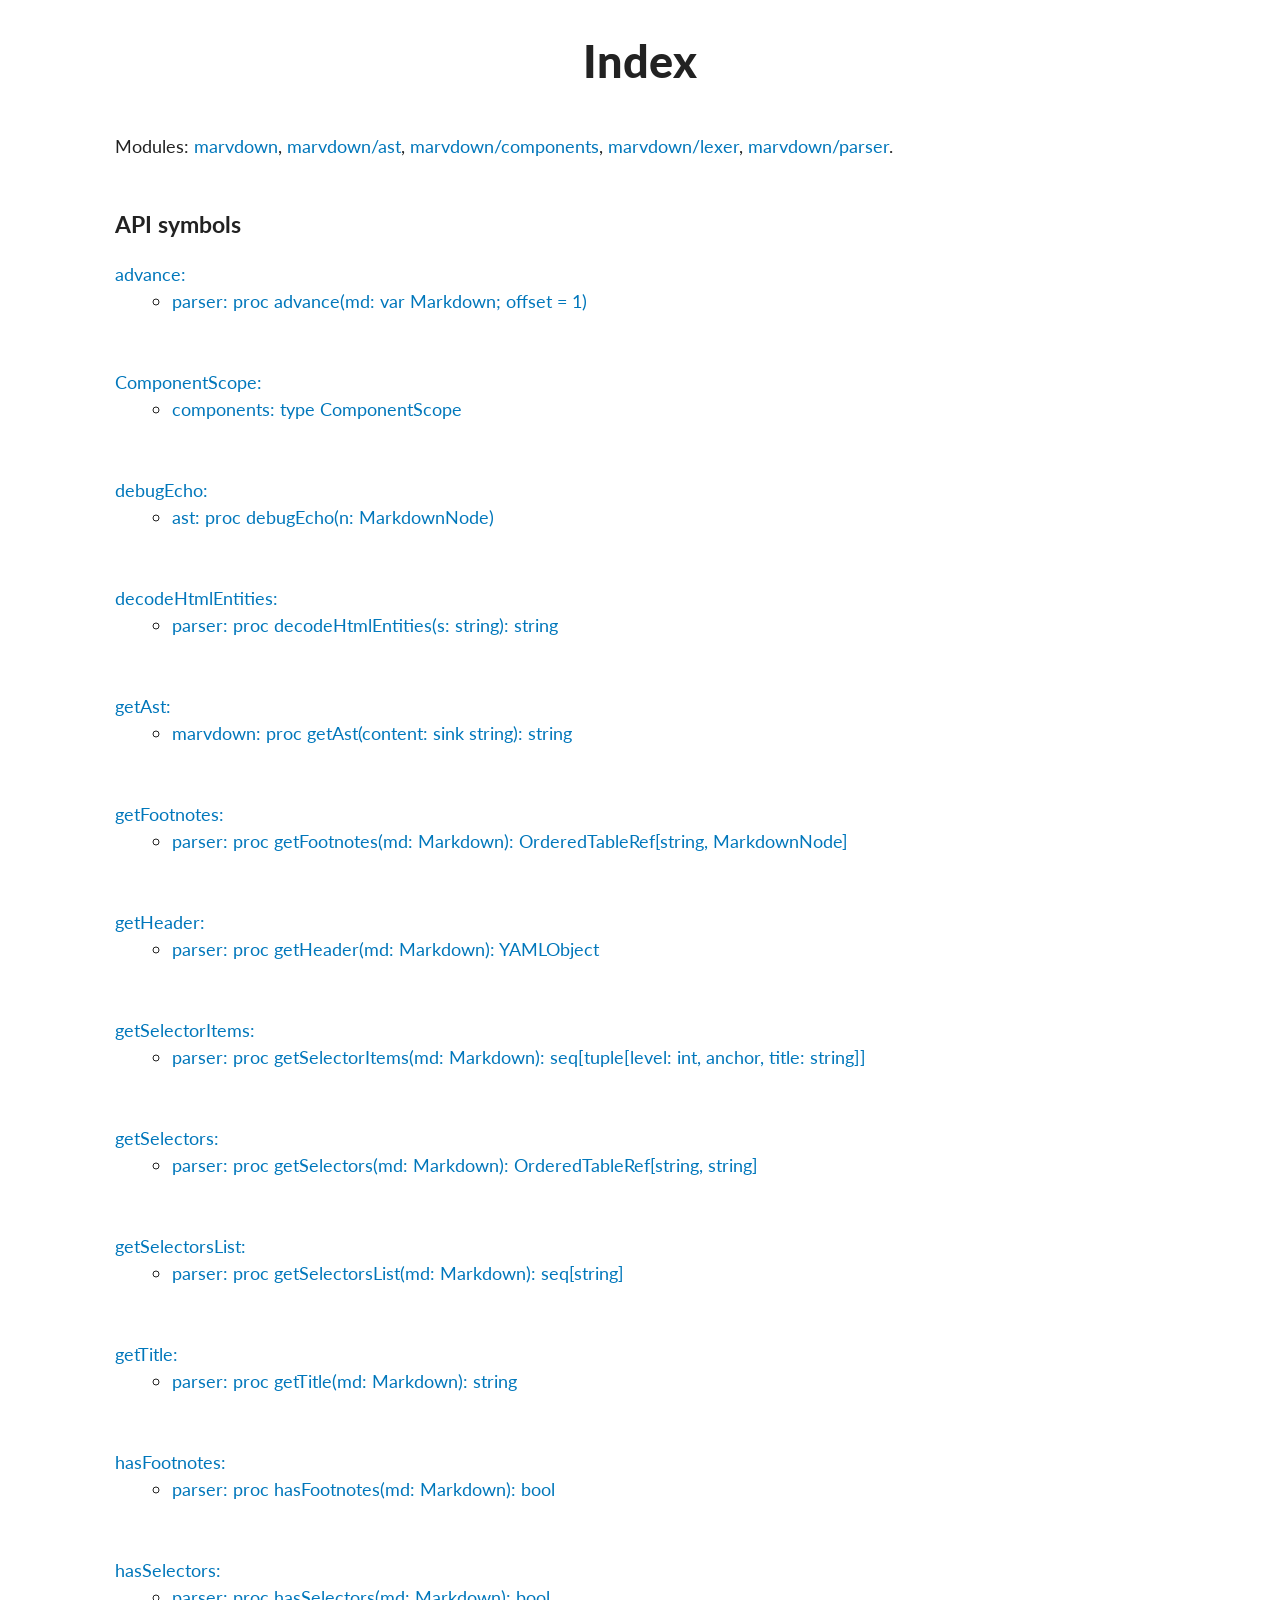
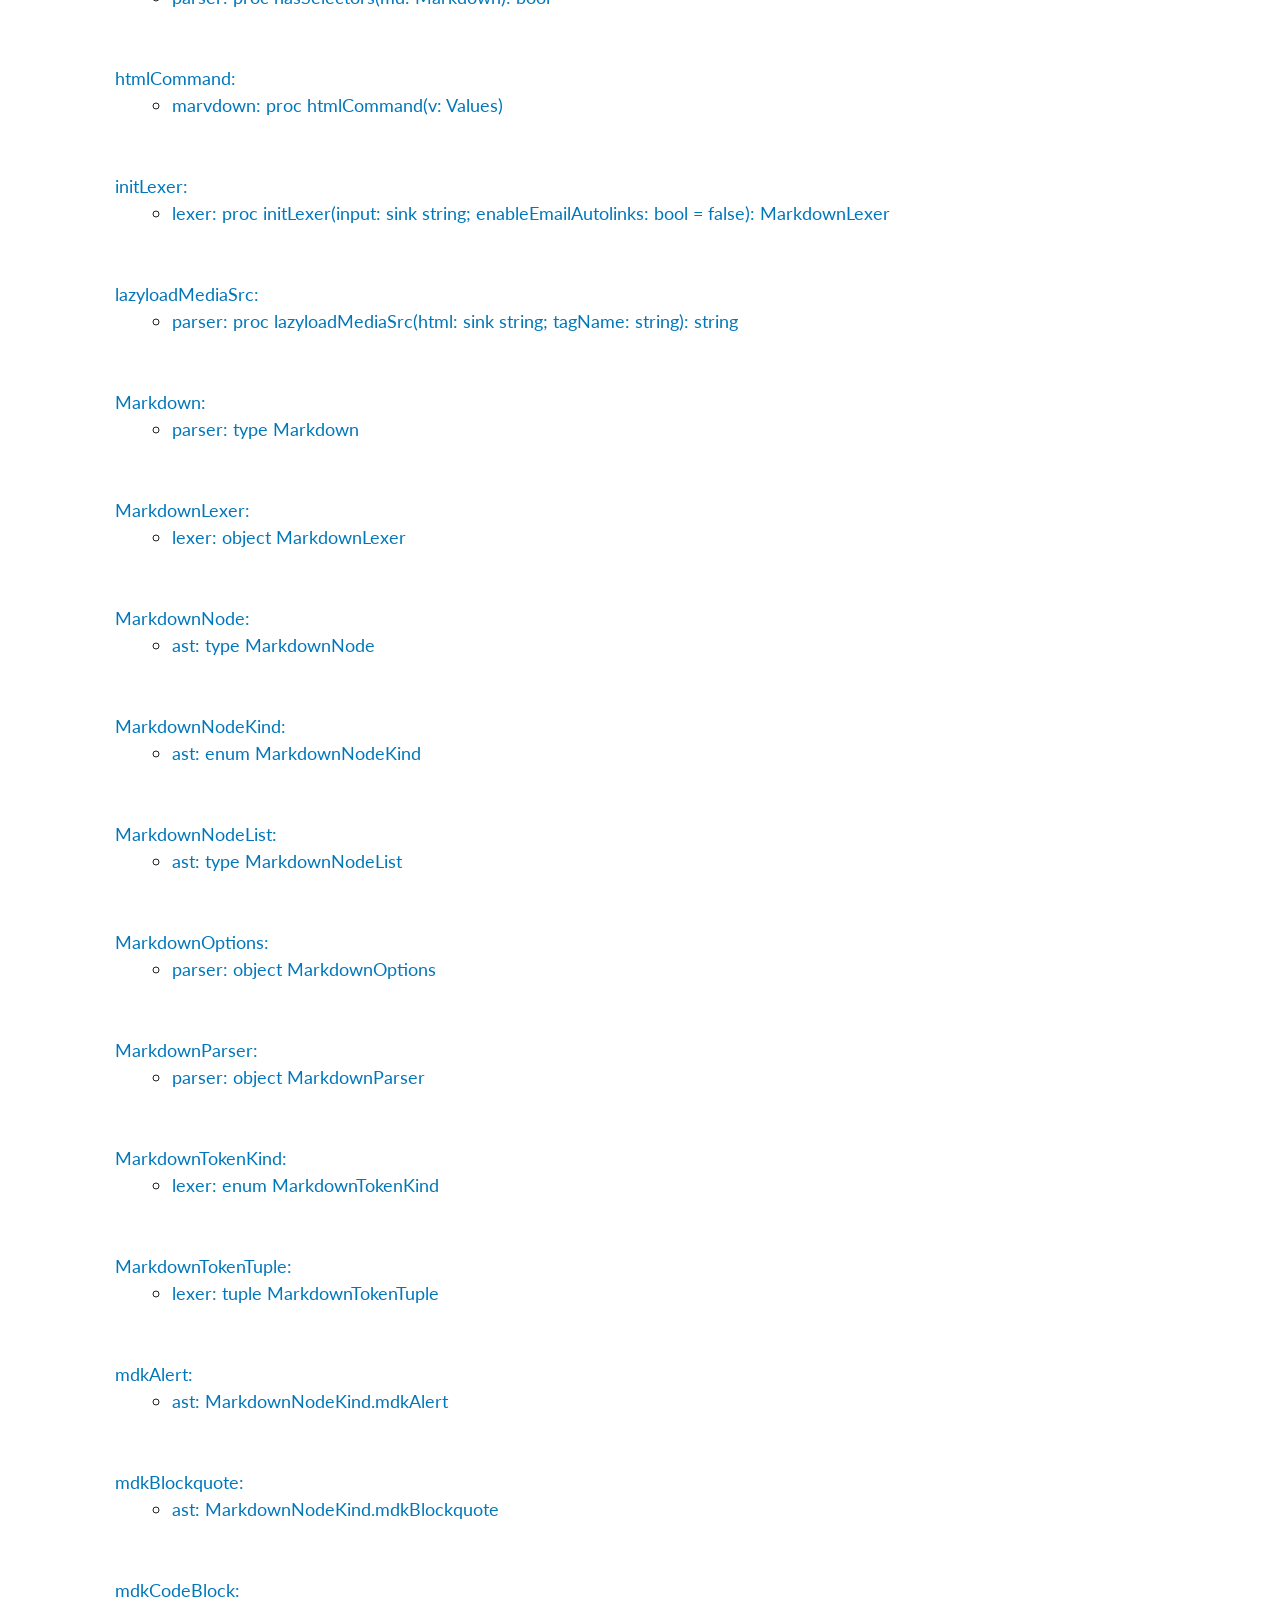
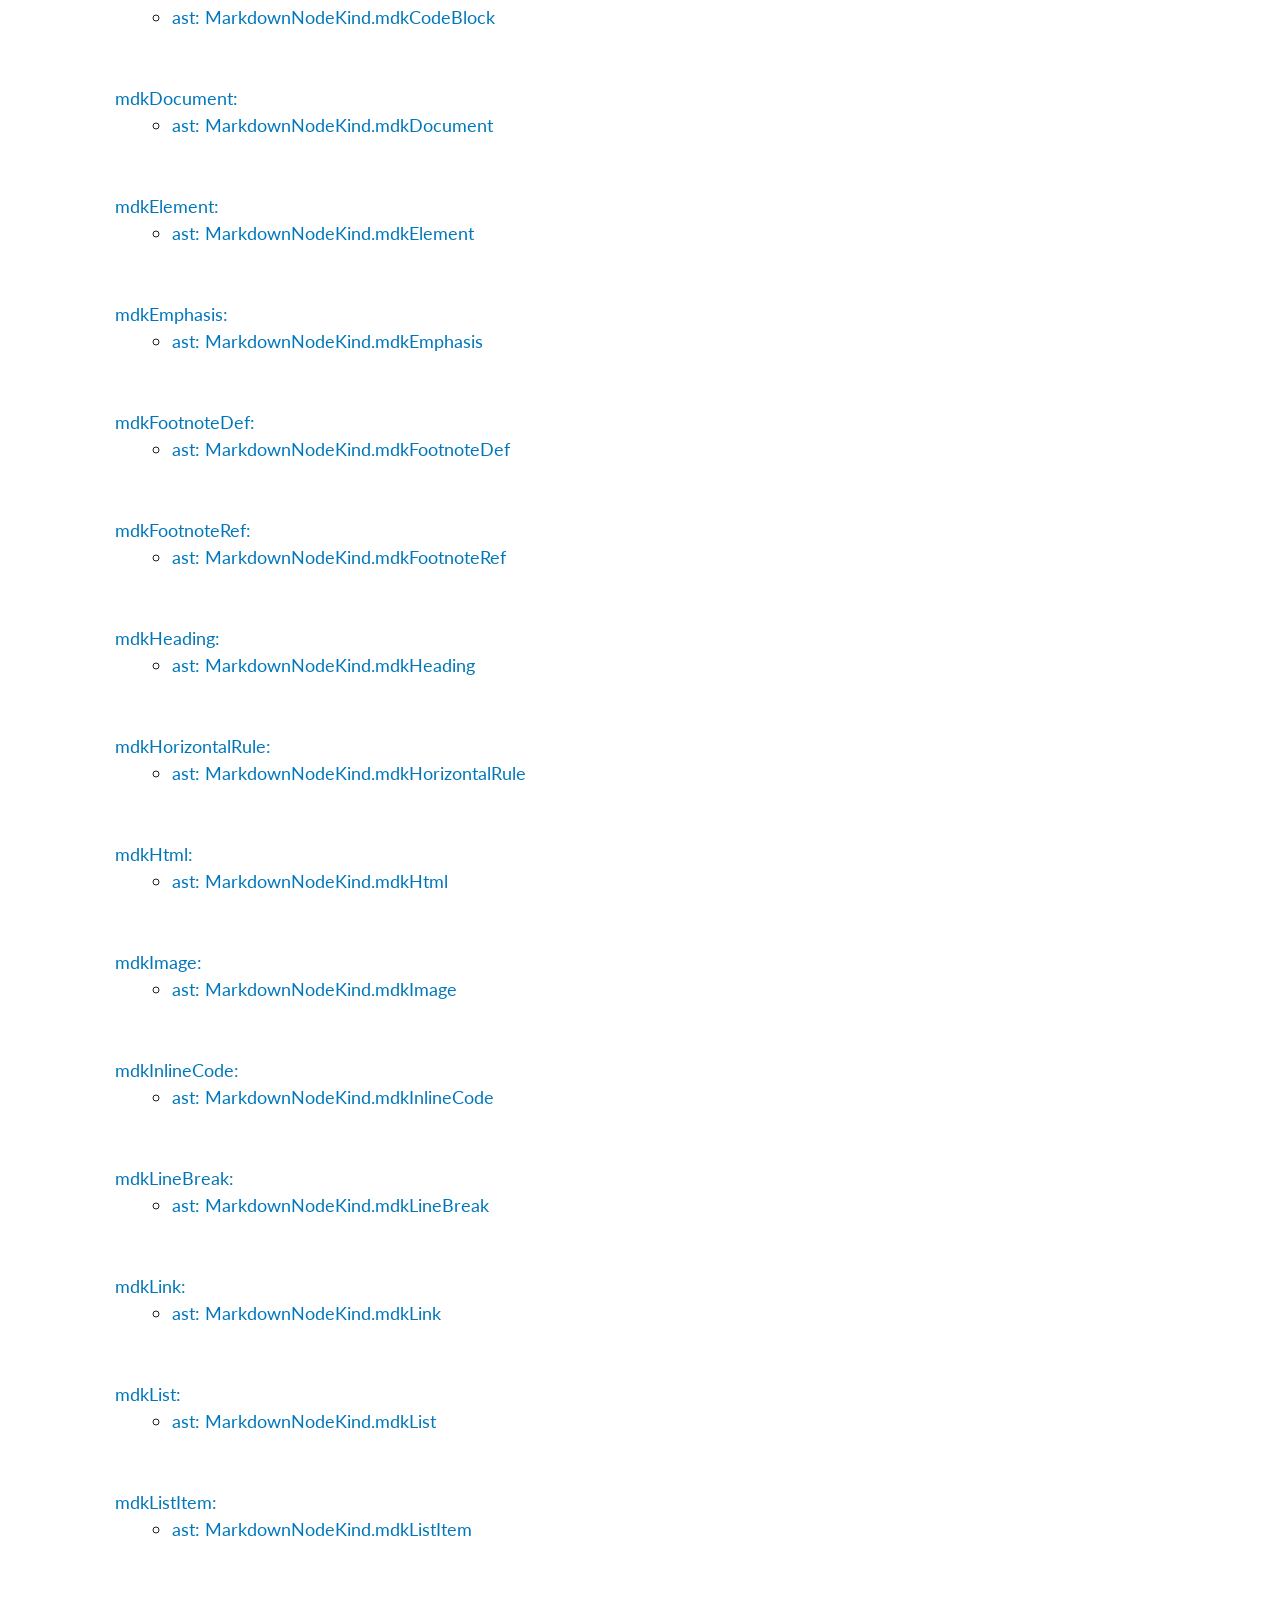
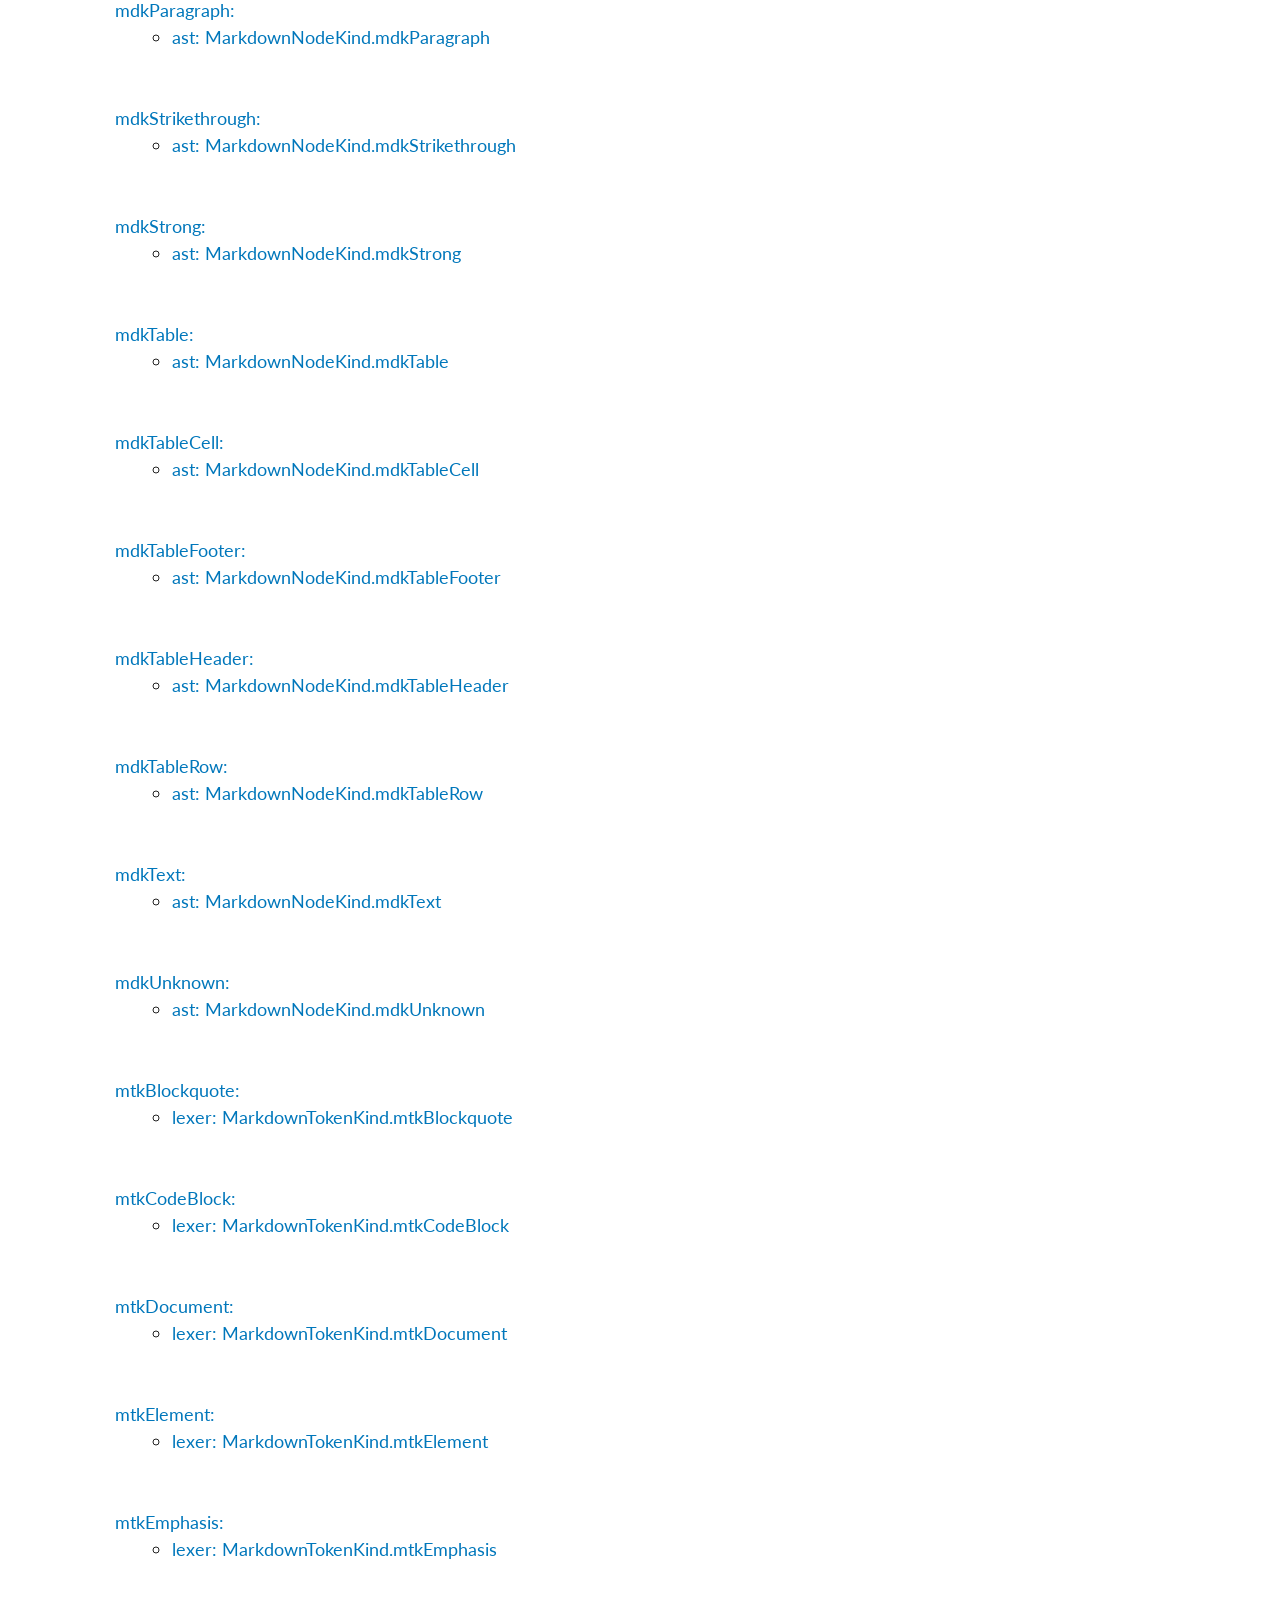
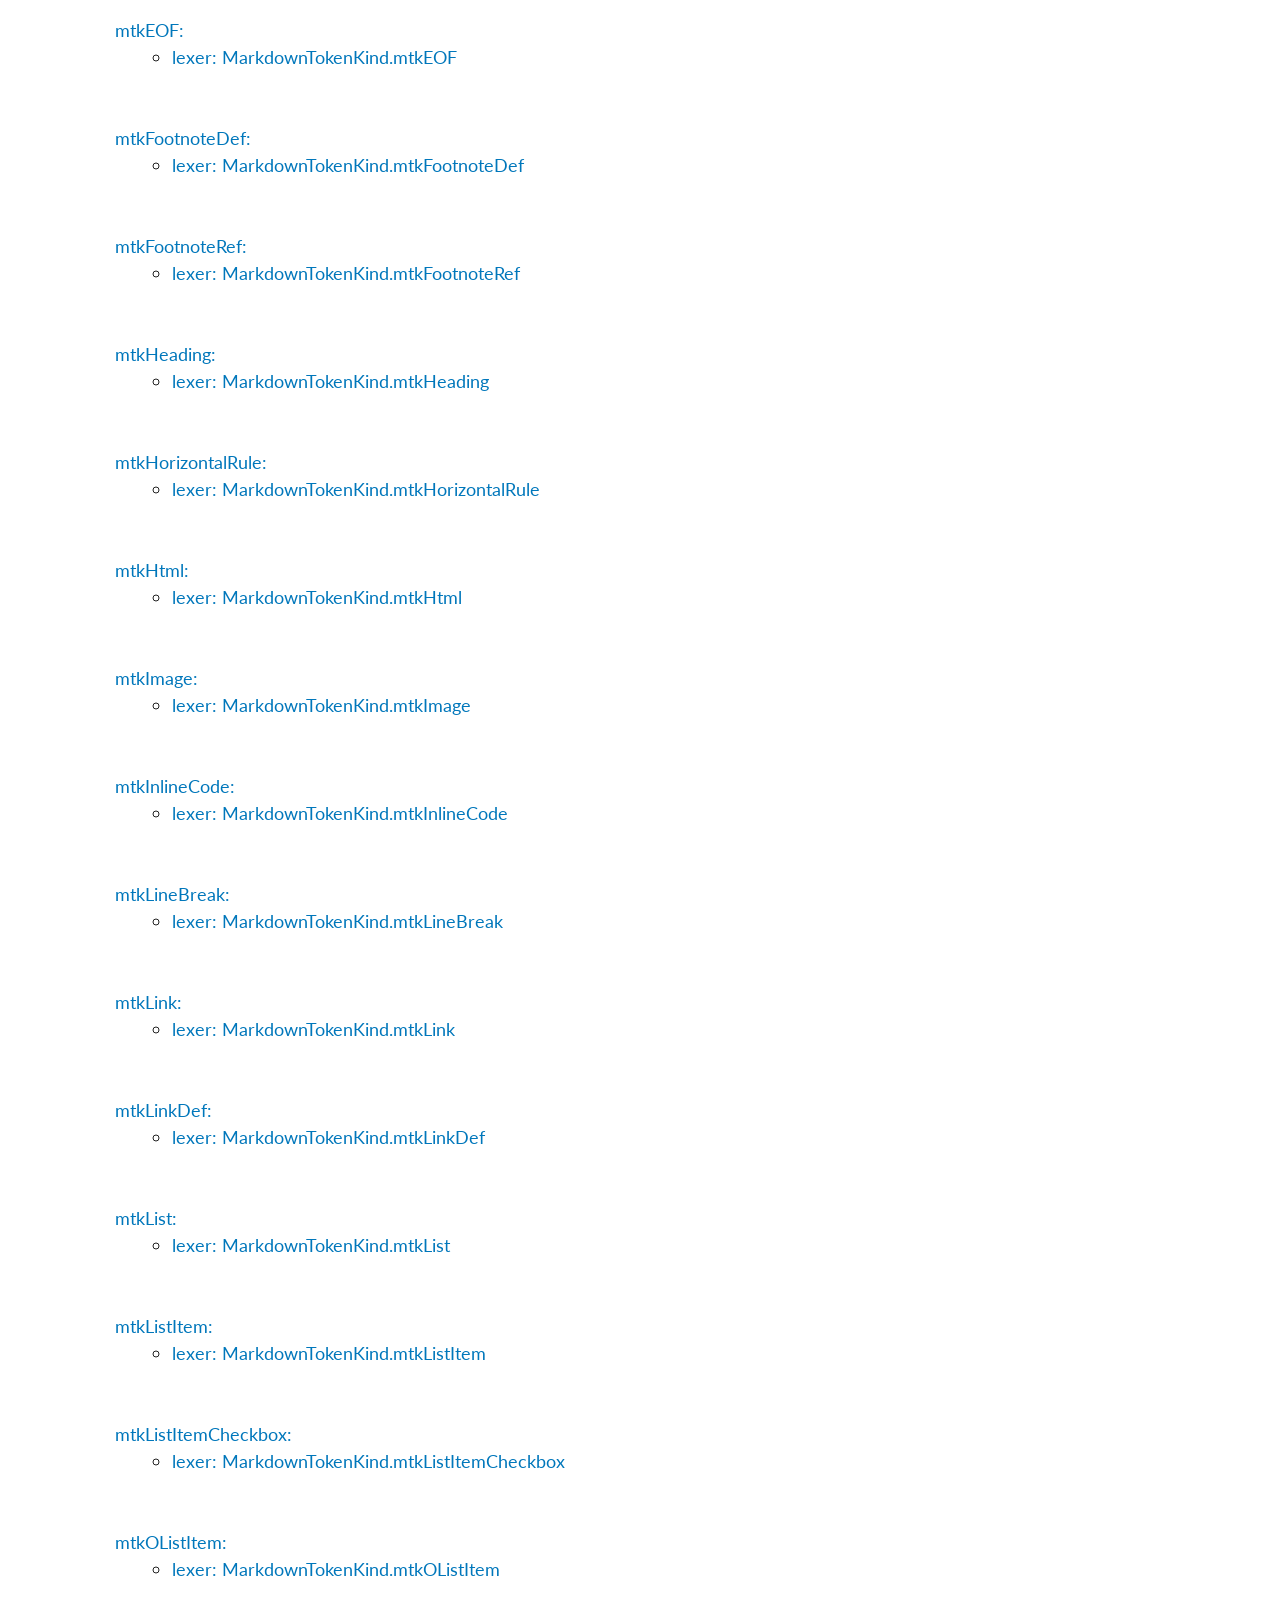
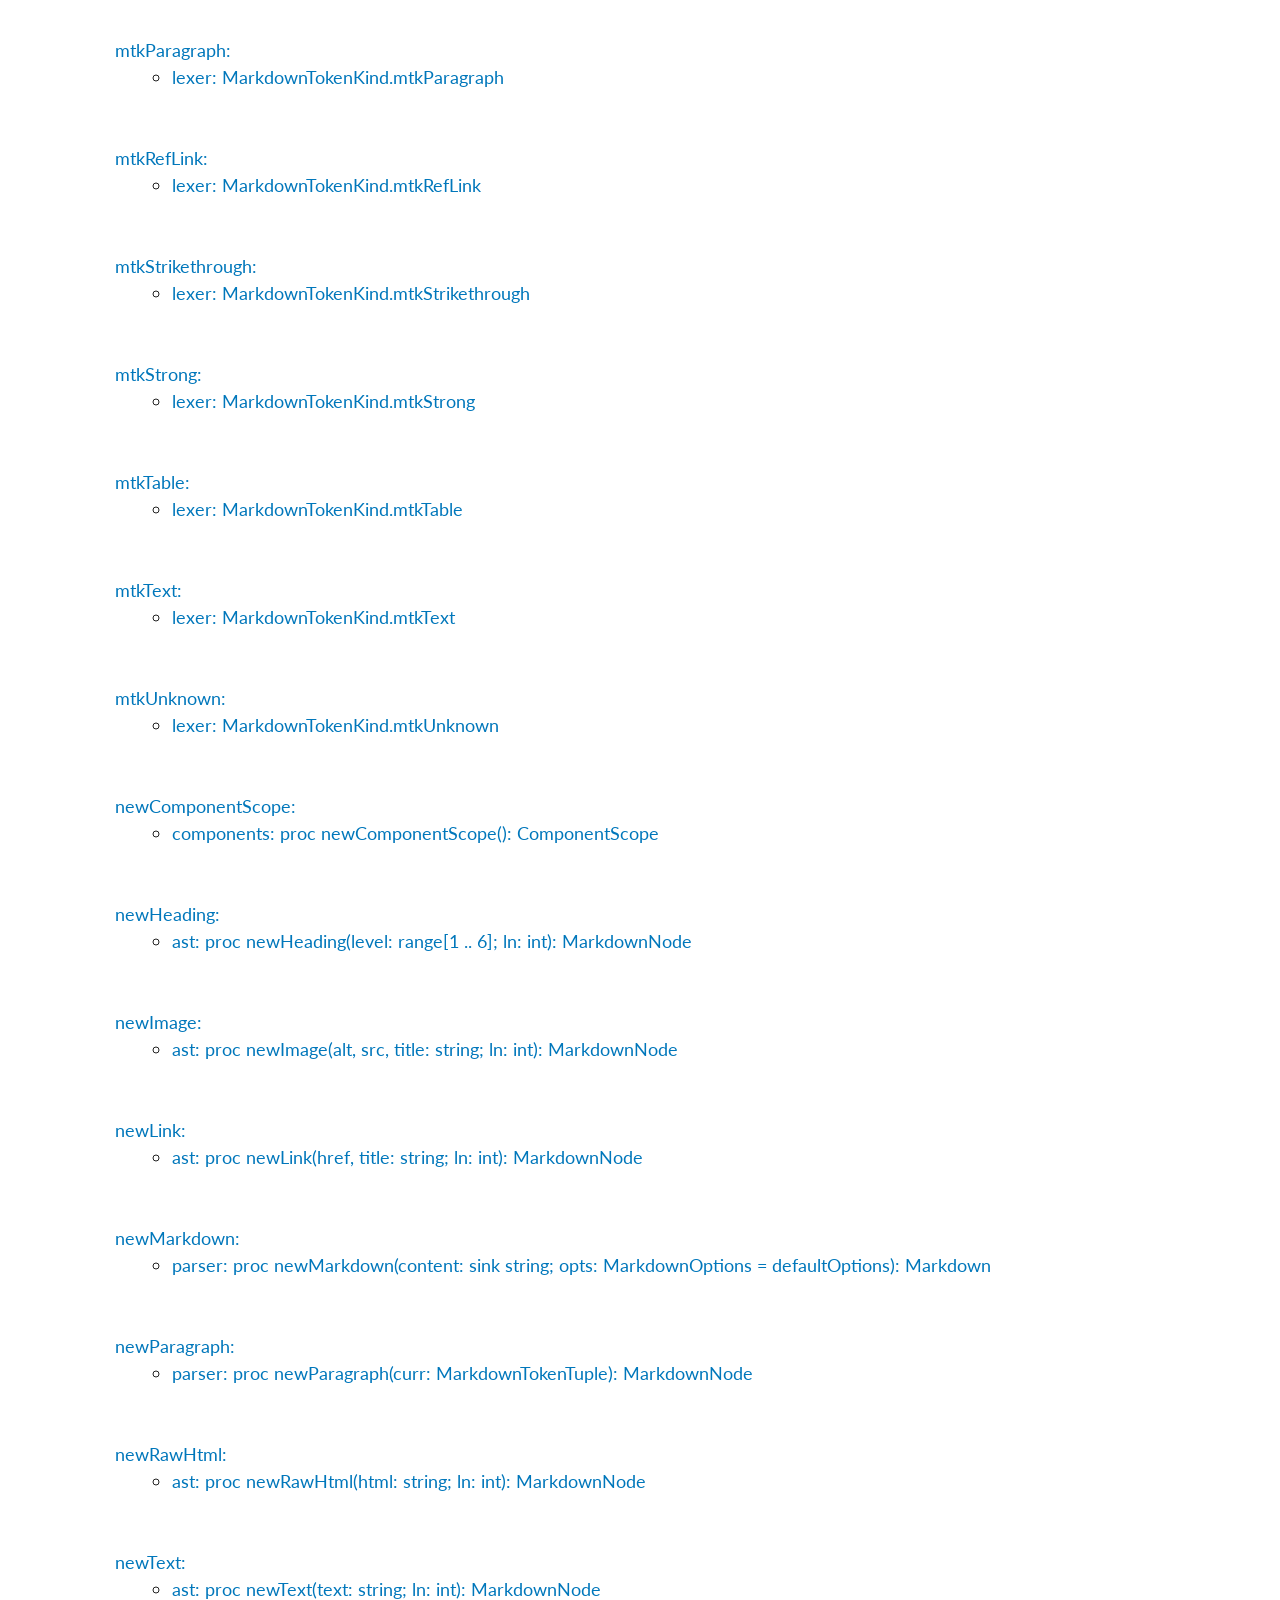
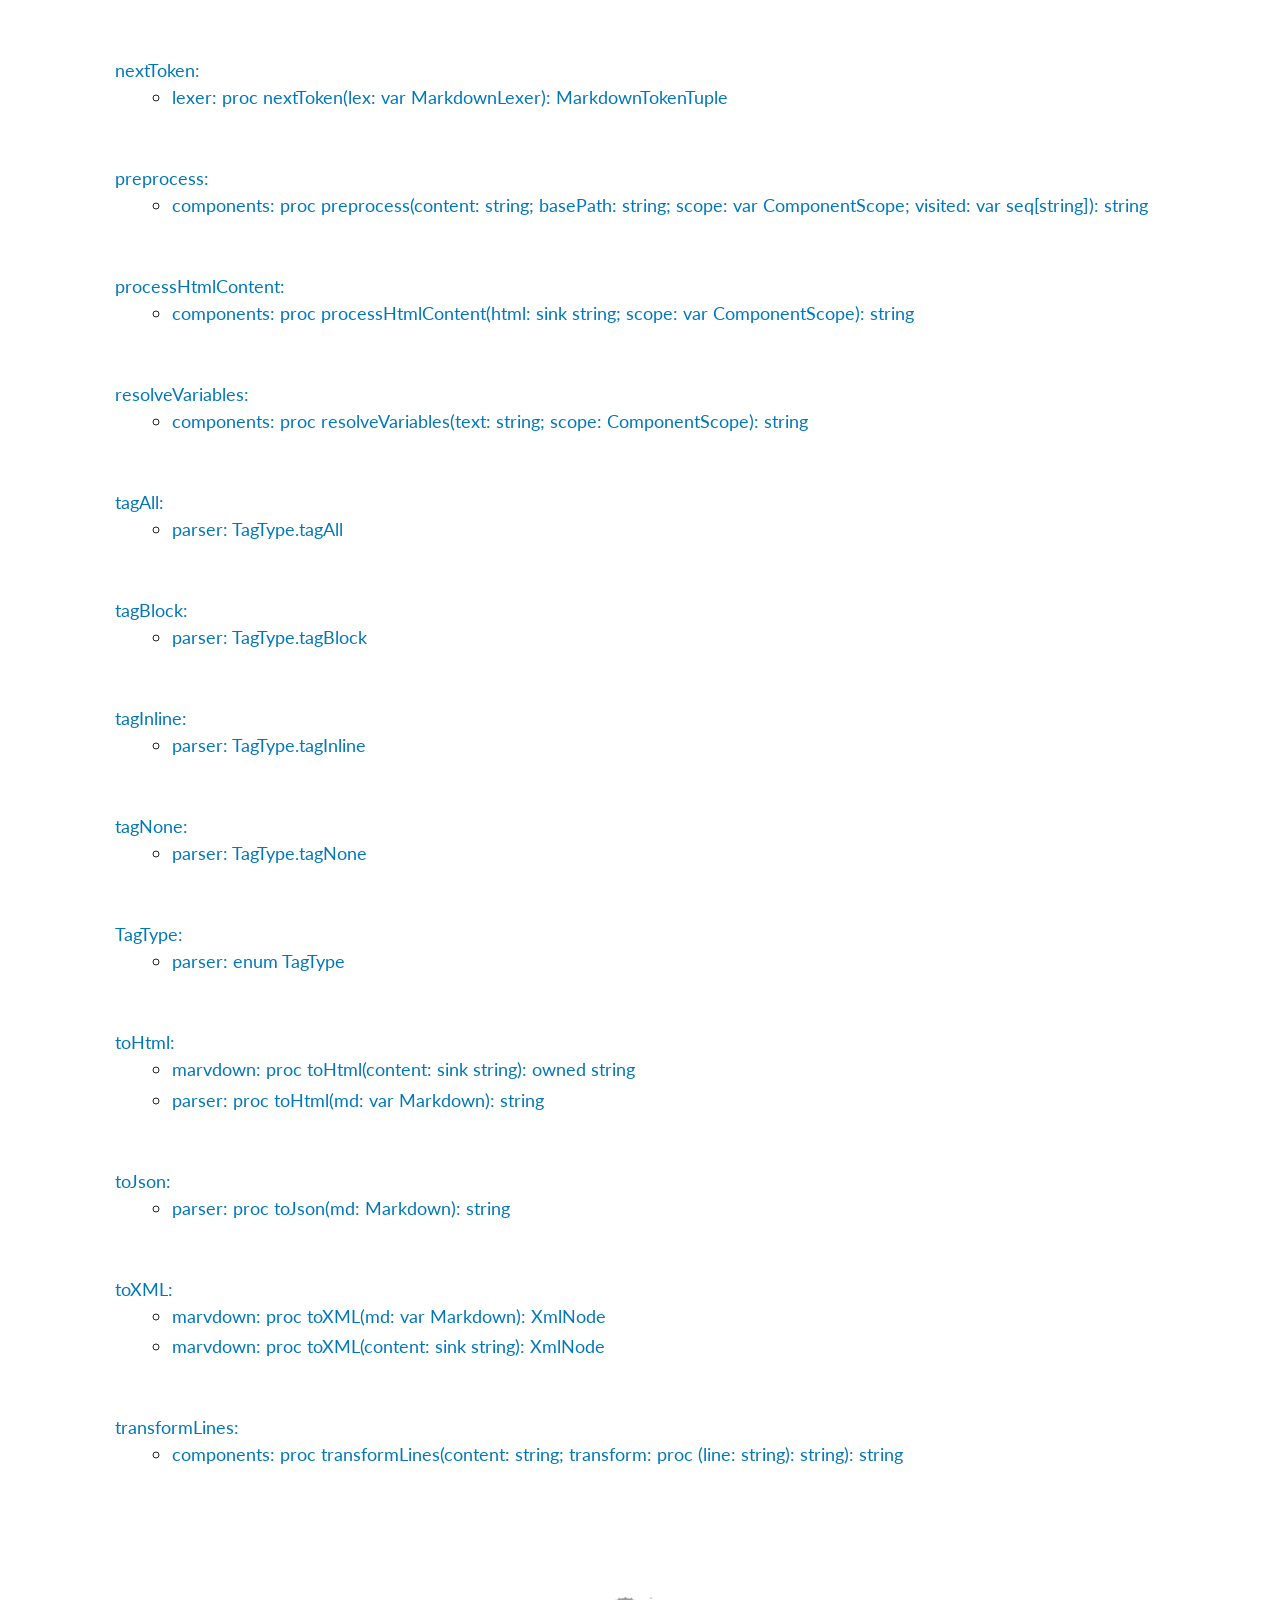
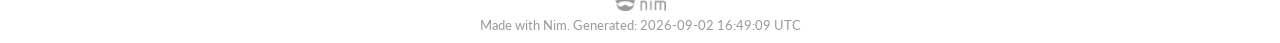
==== theindex.html @ 28900aa8 "deploy: 1a27517451162610bb986bdd2b9c433c51e7cf7b" ====
<?xml version="1.0" encoding="utf-8" ?>
<!DOCTYPE html PUBLIC "-//W3C//DTD XHTML 1.0 Transitional//EN" "https://www.w3.org/TR/xhtml1/DTD/xhtml1-transitional.dtd">
<!--  This file is generated by Nim. -->
<html xmlns="https://www.w3.org/1999/xhtml" xml:lang="en" lang="en" data-theme="auto">
<head>
<meta http-equiv="Content-Type" content="text/html; charset=utf-8" />
<meta name="viewport" content="width=device-width, initial-scale=1.0">
<title>Index</title>

<!-- Google fonts -->
<link href='https://fonts.googleapis.com/css?family=Lato:400,600,900' rel='stylesheet' type='text/css'/>
<link href='https://fonts.googleapis.com/css?family=Source+Code+Pro:400,500,600' rel='stylesheet' type='text/css'/>

<!-- Favicon -->
<link rel="shortcut icon" href="[data-uri]"/>
<link rel="icon" type="image/png" sizes="32x32" href="[data-uri]">

<!-- CSS -->
<link rel="stylesheet" type="text/css" href="nimdoc.out.css?v=2.2.10">

<!-- JS -->
<script type="text/javascript" src="dochack.js?v=2.2.10"></script>
</head>
<body>
  <div class="document" id="documentId">
    <input type="checkbox" id="nav-toggle" hidden>
    <label for="nav-toggle" id="nav-burger">&#9776;</label>
    <label for="nav-toggle" id="nav-overlay"></label>
    <div class="container">
      <h1 class="title">Index</h1>
      Modules: <a href="index.html">marvdown</a>, <a href="marvdown/ast.html">marvdown/ast</a>, <a href="marvdown/components.html">marvdown/components</a>, <a href="marvdown/lexer.html">marvdown/lexer</a>, <a href="marvdown/parser.html">marvdown/parser</a>.<br/><p /><h2>API symbols</h2>
<dl><dt><a name="advance" href="#advance"><span>advance:</span></a></dt><dd><ul class="simple">
<li><a class="reference external"
          data-doc-search-tag="parser: proc advance(md: var Markdown; offset = 1)" href="marvdown/parser.html#advance%2CMarkdown%2Cint">parser: proc advance(md: var Markdown; offset = 1)</a></li>
          </ul></dd>
<dt><a name="ComponentScope" href="#ComponentScope"><span>ComponentScope:</span></a></dt><dd><ul class="simple">
<li><a class="reference external"
          data-doc-search-tag="components: type ComponentScope" href="marvdown/components.html#ComponentScope">components: type ComponentScope</a></li>
          </ul></dd>
<dt><a name="debugEcho" href="#debugEcho"><span>debugEcho:</span></a></dt><dd><ul class="simple">
<li><a class="reference external"
          data-doc-search-tag="ast: proc debugEcho(n: MarkdownNode)" href="marvdown/ast.html#debugEcho%2CMarkdownNode">ast: proc debugEcho(n: MarkdownNode)</a></li>
          </ul></dd>
<dt><a name="decodeHtmlEntities" href="#decodeHtmlEntities"><span>decodeHtmlEntities:</span></a></dt><dd><ul class="simple">
<li><a class="reference external"
          data-doc-search-tag="parser: proc decodeHtmlEntities(s: string): string" href="marvdown/parser.html#decodeHtmlEntities%2Cstring">parser: proc decodeHtmlEntities(s: string): string</a></li>
          </ul></dd>
<dt><a name="getAst" href="#getAst"><span>getAst:</span></a></dt><dd><ul class="simple">
<li><a class="reference external"
          data-doc-search-tag="marvdown: proc getAst(content: sink string): string" href="index.html#getAst%2Csinkstring">marvdown: proc getAst(content: sink string): string</a></li>
          </ul></dd>
<dt><a name="getFootnotes" href="#getFootnotes"><span>getFootnotes:</span></a></dt><dd><ul class="simple">
<li><a class="reference external"
          data-doc-search-tag="parser: proc getFootnotes(md: Markdown): OrderedTableRef[string, MarkdownNode]" href="marvdown/parser.html#getFootnotes%2CMarkdown">parser: proc getFootnotes(md: Markdown): OrderedTableRef[string, MarkdownNode]</a></li>
          </ul></dd>
<dt><a name="getHeader" href="#getHeader"><span>getHeader:</span></a></dt><dd><ul class="simple">
<li><a class="reference external"
          data-doc-search-tag="parser: proc getHeader(md: Markdown): YAMLObject" href="marvdown/parser.html#getHeader%2CMarkdown">parser: proc getHeader(md: Markdown): YAMLObject</a></li>
          </ul></dd>
<dt><a name="getSelectorItems" href="#getSelectorItems"><span>getSelectorItems:</span></a></dt><dd><ul class="simple">
<li><a class="reference external"
          data-doc-search-tag="parser: proc getSelectorItems(md: Markdown): seq[tuple[level: int, anchor, title: string]]" href="marvdown/parser.html#getSelectorItems%2CMarkdown">parser: proc getSelectorItems(md: Markdown): seq[tuple[level: int, anchor, title: string]]</a></li>
          </ul></dd>
<dt><a name="getSelectors" href="#getSelectors"><span>getSelectors:</span></a></dt><dd><ul class="simple">
<li><a class="reference external"
          data-doc-search-tag="parser: proc getSelectors(md: Markdown): OrderedTableRef[string, string]" href="marvdown/parser.html#getSelectors%2CMarkdown">parser: proc getSelectors(md: Markdown): OrderedTableRef[string, string]</a></li>
          </ul></dd>
<dt><a name="getSelectorsList" href="#getSelectorsList"><span>getSelectorsList:</span></a></dt><dd><ul class="simple">
<li><a class="reference external"
          data-doc-search-tag="parser: proc getSelectorsList(md: Markdown): seq[string]" href="marvdown/parser.html#getSelectorsList%2CMarkdown">parser: proc getSelectorsList(md: Markdown): seq[string]</a></li>
          </ul></dd>
<dt><a name="getTitle" href="#getTitle"><span>getTitle:</span></a></dt><dd><ul class="simple">
<li><a class="reference external"
          data-doc-search-tag="parser: proc getTitle(md: Markdown): string" href="marvdown/parser.html#getTitle%2CMarkdown">parser: proc getTitle(md: Markdown): string</a></li>
          </ul></dd>
<dt><a name="hasFootnotes" href="#hasFootnotes"><span>hasFootnotes:</span></a></dt><dd><ul class="simple">
<li><a class="reference external"
          data-doc-search-tag="parser: proc hasFootnotes(md: Markdown): bool" href="marvdown/parser.html#hasFootnotes%2CMarkdown">parser: proc hasFootnotes(md: Markdown): bool</a></li>
          </ul></dd>
<dt><a name="hasSelectors" href="#hasSelectors"><span>hasSelectors:</span></a></dt><dd><ul class="simple">
<li><a class="reference external"
          data-doc-search-tag="parser: proc hasSelectors(md: Markdown): bool" href="marvdown/parser.html#hasSelectors%2CMarkdown">parser: proc hasSelectors(md: Markdown): bool</a></li>
          </ul></dd>
<dt><a name="htmlCommand" href="#htmlCommand"><span>htmlCommand:</span></a></dt><dd><ul class="simple">
<li><a class="reference external"
          data-doc-search-tag="marvdown: proc htmlCommand(v: Values)" href="index.html#htmlCommand%2CValues">marvdown: proc htmlCommand(v: Values)</a></li>
          </ul></dd>
<dt><a name="initLexer" href="#initLexer"><span>initLexer:</span></a></dt><dd><ul class="simple">
<li><a class="reference external"
          data-doc-search-tag="lexer: proc initLexer(input: sink string; enableEmailAutolinks: bool = false): MarkdownLexer" href="marvdown/lexer.html#initLexer%2Csinkstring%2Cbool">lexer: proc initLexer(input: sink string; enableEmailAutolinks: bool = false): MarkdownLexer</a></li>
          </ul></dd>
<dt><a name="lazyloadMediaSrc" href="#lazyloadMediaSrc"><span>lazyloadMediaSrc:</span></a></dt><dd><ul class="simple">
<li><a class="reference external"
          data-doc-search-tag="parser: proc lazyloadMediaSrc(html: sink string; tagName: string): string" href="marvdown/parser.html#lazyloadMediaSrc%2Csinkstring%2Cstring">parser: proc lazyloadMediaSrc(html: sink string; tagName: string): string</a></li>
          </ul></dd>
<dt><a name="Markdown" href="#Markdown"><span>Markdown:</span></a></dt><dd><ul class="simple">
<li><a class="reference external"
          data-doc-search-tag="parser: type Markdown" href="marvdown/parser.html#Markdown">parser: type Markdown</a></li>
          </ul></dd>
<dt><a name="MarkdownLexer" href="#MarkdownLexer"><span>MarkdownLexer:</span></a></dt><dd><ul class="simple">
<li><a class="reference external"
          data-doc-search-tag="lexer: object MarkdownLexer" href="marvdown/lexer.html#MarkdownLexer">lexer: object MarkdownLexer</a></li>
          </ul></dd>
<dt><a name="MarkdownNode" href="#MarkdownNode"><span>MarkdownNode:</span></a></dt><dd><ul class="simple">
<li><a class="reference external"
          data-doc-search-tag="ast: type MarkdownNode" href="marvdown/ast.html#MarkdownNode">ast: type MarkdownNode</a></li>
          </ul></dd>
<dt><a name="MarkdownNodeKind" href="#MarkdownNodeKind"><span>MarkdownNodeKind:</span></a></dt><dd><ul class="simple">
<li><a class="reference external"
          data-doc-search-tag="ast: enum MarkdownNodeKind" href="marvdown/ast.html#MarkdownNodeKind">ast: enum MarkdownNodeKind</a></li>
          </ul></dd>
<dt><a name="MarkdownNodeList" href="#MarkdownNodeList"><span>MarkdownNodeList:</span></a></dt><dd><ul class="simple">
<li><a class="reference external"
          data-doc-search-tag="ast: type MarkdownNodeList" href="marvdown/ast.html#MarkdownNodeList">ast: type MarkdownNodeList</a></li>
          </ul></dd>
<dt><a name="MarkdownOptions" href="#MarkdownOptions"><span>MarkdownOptions:</span></a></dt><dd><ul class="simple">
<li><a class="reference external"
          data-doc-search-tag="parser: object MarkdownOptions" href="marvdown/parser.html#MarkdownOptions">parser: object MarkdownOptions</a></li>
          </ul></dd>
<dt><a name="MarkdownParser" href="#MarkdownParser"><span>MarkdownParser:</span></a></dt><dd><ul class="simple">
<li><a class="reference external"
          data-doc-search-tag="parser: object MarkdownParser" href="marvdown/parser.html#MarkdownParser">parser: object MarkdownParser</a></li>
          </ul></dd>
<dt><a name="MarkdownTokenKind" href="#MarkdownTokenKind"><span>MarkdownTokenKind:</span></a></dt><dd><ul class="simple">
<li><a class="reference external"
          data-doc-search-tag="lexer: enum MarkdownTokenKind" href="marvdown/lexer.html#MarkdownTokenKind">lexer: enum MarkdownTokenKind</a></li>
          </ul></dd>
<dt><a name="MarkdownTokenTuple" href="#MarkdownTokenTuple"><span>MarkdownTokenTuple:</span></a></dt><dd><ul class="simple">
<li><a class="reference external"
          data-doc-search-tag="lexer: tuple MarkdownTokenTuple" href="marvdown/lexer.html#MarkdownTokenTuple">lexer: tuple MarkdownTokenTuple</a></li>
          </ul></dd>
<dt><a name="mdkAlert" href="#mdkAlert"><span>mdkAlert:</span></a></dt><dd><ul class="simple">
<li><a class="reference external"
          data-doc-search-tag="ast: MarkdownNodeKind.mdkAlert" href="marvdown/ast.html#mdkAlert">ast: MarkdownNodeKind.mdkAlert</a></li>
          </ul></dd>
<dt><a name="mdkBlockquote" href="#mdkBlockquote"><span>mdkBlockquote:</span></a></dt><dd><ul class="simple">
<li><a class="reference external"
          data-doc-search-tag="ast: MarkdownNodeKind.mdkBlockquote" href="marvdown/ast.html#mdkBlockquote">ast: MarkdownNodeKind.mdkBlockquote</a></li>
          </ul></dd>
<dt><a name="mdkCodeBlock" href="#mdkCodeBlock"><span>mdkCodeBlock:</span></a></dt><dd><ul class="simple">
<li><a class="reference external"
          data-doc-search-tag="ast: MarkdownNodeKind.mdkCodeBlock" href="marvdown/ast.html#mdkCodeBlock">ast: MarkdownNodeKind.mdkCodeBlock</a></li>
          </ul></dd>
<dt><a name="mdkDocument" href="#mdkDocument"><span>mdkDocument:</span></a></dt><dd><ul class="simple">
<li><a class="reference external"
          data-doc-search-tag="ast: MarkdownNodeKind.mdkDocument" href="marvdown/ast.html#mdkDocument">ast: MarkdownNodeKind.mdkDocument</a></li>
          </ul></dd>
<dt><a name="mdkElement" href="#mdkElement"><span>mdkElement:</span></a></dt><dd><ul class="simple">
<li><a class="reference external"
          data-doc-search-tag="ast: MarkdownNodeKind.mdkElement" href="marvdown/ast.html#mdkElement">ast: MarkdownNodeKind.mdkElement</a></li>
          </ul></dd>
<dt><a name="mdkEmphasis" href="#mdkEmphasis"><span>mdkEmphasis:</span></a></dt><dd><ul class="simple">
<li><a class="reference external"
          data-doc-search-tag="ast: MarkdownNodeKind.mdkEmphasis" href="marvdown/ast.html#mdkEmphasis">ast: MarkdownNodeKind.mdkEmphasis</a></li>
          </ul></dd>
<dt><a name="mdkFootnoteDef" href="#mdkFootnoteDef"><span>mdkFootnoteDef:</span></a></dt><dd><ul class="simple">
<li><a class="reference external"
          data-doc-search-tag="ast: MarkdownNodeKind.mdkFootnoteDef" href="marvdown/ast.html#mdkFootnoteDef">ast: MarkdownNodeKind.mdkFootnoteDef</a></li>
          </ul></dd>
<dt><a name="mdkFootnoteRef" href="#mdkFootnoteRef"><span>mdkFootnoteRef:</span></a></dt><dd><ul class="simple">
<li><a class="reference external"
          data-doc-search-tag="ast: MarkdownNodeKind.mdkFootnoteRef" href="marvdown/ast.html#mdkFootnoteRef">ast: MarkdownNodeKind.mdkFootnoteRef</a></li>
          </ul></dd>
<dt><a name="mdkHeading" href="#mdkHeading"><span>mdkHeading:</span></a></dt><dd><ul class="simple">
<li><a class="reference external"
          data-doc-search-tag="ast: MarkdownNodeKind.mdkHeading" href="marvdown/ast.html#mdkHeading">ast: MarkdownNodeKind.mdkHeading</a></li>
          </ul></dd>
<dt><a name="mdkHorizontalRule" href="#mdkHorizontalRule"><span>mdkHorizontalRule:</span></a></dt><dd><ul class="simple">
<li><a class="reference external"
          data-doc-search-tag="ast: MarkdownNodeKind.mdkHorizontalRule" href="marvdown/ast.html#mdkHorizontalRule">ast: MarkdownNodeKind.mdkHorizontalRule</a></li>
          </ul></dd>
<dt><a name="mdkHtml" href="#mdkHtml"><span>mdkHtml:</span></a></dt><dd><ul class="simple">
<li><a class="reference external"
          data-doc-search-tag="ast: MarkdownNodeKind.mdkHtml" href="marvdown/ast.html#mdkHtml">ast: MarkdownNodeKind.mdkHtml</a></li>
          </ul></dd>
<dt><a name="mdkImage" href="#mdkImage"><span>mdkImage:</span></a></dt><dd><ul class="simple">
<li><a class="reference external"
          data-doc-search-tag="ast: MarkdownNodeKind.mdkImage" href="marvdown/ast.html#mdkImage">ast: MarkdownNodeKind.mdkImage</a></li>
          </ul></dd>
<dt><a name="mdkInlineCode" href="#mdkInlineCode"><span>mdkInlineCode:</span></a></dt><dd><ul class="simple">
<li><a class="reference external"
          data-doc-search-tag="ast: MarkdownNodeKind.mdkInlineCode" href="marvdown/ast.html#mdkInlineCode">ast: MarkdownNodeKind.mdkInlineCode</a></li>
          </ul></dd>
<dt><a name="mdkLineBreak" href="#mdkLineBreak"><span>mdkLineBreak:</span></a></dt><dd><ul class="simple">
<li><a class="reference external"
          data-doc-search-tag="ast: MarkdownNodeKind.mdkLineBreak" href="marvdown/ast.html#mdkLineBreak">ast: MarkdownNodeKind.mdkLineBreak</a></li>
          </ul></dd>
<dt><a name="mdkLink" href="#mdkLink"><span>mdkLink:</span></a></dt><dd><ul class="simple">
<li><a class="reference external"
          data-doc-search-tag="ast: MarkdownNodeKind.mdkLink" href="marvdown/ast.html#mdkLink">ast: MarkdownNodeKind.mdkLink</a></li>
          </ul></dd>
<dt><a name="mdkList" href="#mdkList"><span>mdkList:</span></a></dt><dd><ul class="simple">
<li><a class="reference external"
          data-doc-search-tag="ast: MarkdownNodeKind.mdkList" href="marvdown/ast.html#mdkList">ast: MarkdownNodeKind.mdkList</a></li>
          </ul></dd>
<dt><a name="mdkListItem" href="#mdkListItem"><span>mdkListItem:</span></a></dt><dd><ul class="simple">
<li><a class="reference external"
          data-doc-search-tag="ast: MarkdownNodeKind.mdkListItem" href="marvdown/ast.html#mdkListItem">ast: MarkdownNodeKind.mdkListItem</a></li>
          </ul></dd>
<dt><a name="mdkParagraph" href="#mdkParagraph"><span>mdkParagraph:</span></a></dt><dd><ul class="simple">
<li><a class="reference external"
          data-doc-search-tag="ast: MarkdownNodeKind.mdkParagraph" href="marvdown/ast.html#mdkParagraph">ast: MarkdownNodeKind.mdkParagraph</a></li>
          </ul></dd>
<dt><a name="mdkStrikethrough" href="#mdkStrikethrough"><span>mdkStrikethrough:</span></a></dt><dd><ul class="simple">
<li><a class="reference external"
          data-doc-search-tag="ast: MarkdownNodeKind.mdkStrikethrough" href="marvdown/ast.html#mdkStrikethrough">ast: MarkdownNodeKind.mdkStrikethrough</a></li>
          </ul></dd>
<dt><a name="mdkStrong" href="#mdkStrong"><span>mdkStrong:</span></a></dt><dd><ul class="simple">
<li><a class="reference external"
          data-doc-search-tag="ast: MarkdownNodeKind.mdkStrong" href="marvdown/ast.html#mdkStrong">ast: MarkdownNodeKind.mdkStrong</a></li>
          </ul></dd>
<dt><a name="mdkTable" href="#mdkTable"><span>mdkTable:</span></a></dt><dd><ul class="simple">
<li><a class="reference external"
          data-doc-search-tag="ast: MarkdownNodeKind.mdkTable" href="marvdown/ast.html#mdkTable">ast: MarkdownNodeKind.mdkTable</a></li>
          </ul></dd>
<dt><a name="mdkTableCell" href="#mdkTableCell"><span>mdkTableCell:</span></a></dt><dd><ul class="simple">
<li><a class="reference external"
          data-doc-search-tag="ast: MarkdownNodeKind.mdkTableCell" href="marvdown/ast.html#mdkTableCell">ast: MarkdownNodeKind.mdkTableCell</a></li>
          </ul></dd>
<dt><a name="mdkTableFooter" href="#mdkTableFooter"><span>mdkTableFooter:</span></a></dt><dd><ul class="simple">
<li><a class="reference external"
          data-doc-search-tag="ast: MarkdownNodeKind.mdkTableFooter" href="marvdown/ast.html#mdkTableFooter">ast: MarkdownNodeKind.mdkTableFooter</a></li>
          </ul></dd>
<dt><a name="mdkTableHeader" href="#mdkTableHeader"><span>mdkTableHeader:</span></a></dt><dd><ul class="simple">
<li><a class="reference external"
          data-doc-search-tag="ast: MarkdownNodeKind.mdkTableHeader" href="marvdown/ast.html#mdkTableHeader">ast: MarkdownNodeKind.mdkTableHeader</a></li>
          </ul></dd>
<dt><a name="mdkTableRow" href="#mdkTableRow"><span>mdkTableRow:</span></a></dt><dd><ul class="simple">
<li><a class="reference external"
          data-doc-search-tag="ast: MarkdownNodeKind.mdkTableRow" href="marvdown/ast.html#mdkTableRow">ast: MarkdownNodeKind.mdkTableRow</a></li>
          </ul></dd>
<dt><a name="mdkText" href="#mdkText"><span>mdkText:</span></a></dt><dd><ul class="simple">
<li><a class="reference external"
          data-doc-search-tag="ast: MarkdownNodeKind.mdkText" href="marvdown/ast.html#mdkText">ast: MarkdownNodeKind.mdkText</a></li>
          </ul></dd>
<dt><a name="mdkUnknown" href="#mdkUnknown"><span>mdkUnknown:</span></a></dt><dd><ul class="simple">
<li><a class="reference external"
          data-doc-search-tag="ast: MarkdownNodeKind.mdkUnknown" href="marvdown/ast.html#mdkUnknown">ast: MarkdownNodeKind.mdkUnknown</a></li>
          </ul></dd>
<dt><a name="mtkBlockquote" href="#mtkBlockquote"><span>mtkBlockquote:</span></a></dt><dd><ul class="simple">
<li><a class="reference external"
          data-doc-search-tag="lexer: MarkdownTokenKind.mtkBlockquote" href="marvdown/lexer.html#mtkBlockquote">lexer: MarkdownTokenKind.mtkBlockquote</a></li>
          </ul></dd>
<dt><a name="mtkCodeBlock" href="#mtkCodeBlock"><span>mtkCodeBlock:</span></a></dt><dd><ul class="simple">
<li><a class="reference external"
          data-doc-search-tag="lexer: MarkdownTokenKind.mtkCodeBlock" href="marvdown/lexer.html#mtkCodeBlock">lexer: MarkdownTokenKind.mtkCodeBlock</a></li>
          </ul></dd>
<dt><a name="mtkDocument" href="#mtkDocument"><span>mtkDocument:</span></a></dt><dd><ul class="simple">
<li><a class="reference external"
          data-doc-search-tag="lexer: MarkdownTokenKind.mtkDocument" href="marvdown/lexer.html#mtkDocument">lexer: MarkdownTokenKind.mtkDocument</a></li>
          </ul></dd>
<dt><a name="mtkElement" href="#mtkElement"><span>mtkElement:</span></a></dt><dd><ul class="simple">
<li><a class="reference external"
          data-doc-search-tag="lexer: MarkdownTokenKind.mtkElement" href="marvdown/lexer.html#mtkElement">lexer: MarkdownTokenKind.mtkElement</a></li>
          </ul></dd>
<dt><a name="mtkEmphasis" href="#mtkEmphasis"><span>mtkEmphasis:</span></a></dt><dd><ul class="simple">
<li><a class="reference external"
          data-doc-search-tag="lexer: MarkdownTokenKind.mtkEmphasis" href="marvdown/lexer.html#mtkEmphasis">lexer: MarkdownTokenKind.mtkEmphasis</a></li>
          </ul></dd>
<dt><a name="mtkEOF" href="#mtkEOF"><span>mtkEOF:</span></a></dt><dd><ul class="simple">
<li><a class="reference external"
          data-doc-search-tag="lexer: MarkdownTokenKind.mtkEOF" href="marvdown/lexer.html#mtkEOF">lexer: MarkdownTokenKind.mtkEOF</a></li>
          </ul></dd>
<dt><a name="mtkFootnoteDef" href="#mtkFootnoteDef"><span>mtkFootnoteDef:</span></a></dt><dd><ul class="simple">
<li><a class="reference external"
          data-doc-search-tag="lexer: MarkdownTokenKind.mtkFootnoteDef" href="marvdown/lexer.html#mtkFootnoteDef">lexer: MarkdownTokenKind.mtkFootnoteDef</a></li>
          </ul></dd>
<dt><a name="mtkFootnoteRef" href="#mtkFootnoteRef"><span>mtkFootnoteRef:</span></a></dt><dd><ul class="simple">
<li><a class="reference external"
          data-doc-search-tag="lexer: MarkdownTokenKind.mtkFootnoteRef" href="marvdown/lexer.html#mtkFootnoteRef">lexer: MarkdownTokenKind.mtkFootnoteRef</a></li>
          </ul></dd>
<dt><a name="mtkHeading" href="#mtkHeading"><span>mtkHeading:</span></a></dt><dd><ul class="simple">
<li><a class="reference external"
          data-doc-search-tag="lexer: MarkdownTokenKind.mtkHeading" href="marvdown/lexer.html#mtkHeading">lexer: MarkdownTokenKind.mtkHeading</a></li>
          </ul></dd>
<dt><a name="mtkHorizontalRule" href="#mtkHorizontalRule"><span>mtkHorizontalRule:</span></a></dt><dd><ul class="simple">
<li><a class="reference external"
          data-doc-search-tag="lexer: MarkdownTokenKind.mtkHorizontalRule" href="marvdown/lexer.html#mtkHorizontalRule">lexer: MarkdownTokenKind.mtkHorizontalRule</a></li>
          </ul></dd>
<dt><a name="mtkHtml" href="#mtkHtml"><span>mtkHtml:</span></a></dt><dd><ul class="simple">
<li><a class="reference external"
          data-doc-search-tag="lexer: MarkdownTokenKind.mtkHtml" href="marvdown/lexer.html#mtkHtml">lexer: MarkdownTokenKind.mtkHtml</a></li>
          </ul></dd>
<dt><a name="mtkImage" href="#mtkImage"><span>mtkImage:</span></a></dt><dd><ul class="simple">
<li><a class="reference external"
          data-doc-search-tag="lexer: MarkdownTokenKind.mtkImage" href="marvdown/lexer.html#mtkImage">lexer: MarkdownTokenKind.mtkImage</a></li>
          </ul></dd>
<dt><a name="mtkInlineCode" href="#mtkInlineCode"><span>mtkInlineCode:</span></a></dt><dd><ul class="simple">
<li><a class="reference external"
          data-doc-search-tag="lexer: MarkdownTokenKind.mtkInlineCode" href="marvdown/lexer.html#mtkInlineCode">lexer: MarkdownTokenKind.mtkInlineCode</a></li>
          </ul></dd>
<dt><a name="mtkLineBreak" href="#mtkLineBreak"><span>mtkLineBreak:</span></a></dt><dd><ul class="simple">
<li><a class="reference external"
          data-doc-search-tag="lexer: MarkdownTokenKind.mtkLineBreak" href="marvdown/lexer.html#mtkLineBreak">lexer: MarkdownTokenKind.mtkLineBreak</a></li>
          </ul></dd>
<dt><a name="mtkLink" href="#mtkLink"><span>mtkLink:</span></a></dt><dd><ul class="simple">
<li><a class="reference external"
          data-doc-search-tag="lexer: MarkdownTokenKind.mtkLink" href="marvdown/lexer.html#mtkLink">lexer: MarkdownTokenKind.mtkLink</a></li>
          </ul></dd>
<dt><a name="mtkLinkDef" href="#mtkLinkDef"><span>mtkLinkDef:</span></a></dt><dd><ul class="simple">
<li><a class="reference external"
          data-doc-search-tag="lexer: MarkdownTokenKind.mtkLinkDef" href="marvdown/lexer.html#mtkLinkDef">lexer: MarkdownTokenKind.mtkLinkDef</a></li>
          </ul></dd>
<dt><a name="mtkList" href="#mtkList"><span>mtkList:</span></a></dt><dd><ul class="simple">
<li><a class="reference external"
          data-doc-search-tag="lexer: MarkdownTokenKind.mtkList" href="marvdown/lexer.html#mtkList">lexer: MarkdownTokenKind.mtkList</a></li>
          </ul></dd>
<dt><a name="mtkListItem" href="#mtkListItem"><span>mtkListItem:</span></a></dt><dd><ul class="simple">
<li><a class="reference external"
          data-doc-search-tag="lexer: MarkdownTokenKind.mtkListItem" href="marvdown/lexer.html#mtkListItem">lexer: MarkdownTokenKind.mtkListItem</a></li>
          </ul></dd>
<dt><a name="mtkListItemCheckbox" href="#mtkListItemCheckbox"><span>mtkListItemCheckbox:</span></a></dt><dd><ul class="simple">
<li><a class="reference external"
          data-doc-search-tag="lexer: MarkdownTokenKind.mtkListItemCheckbox" href="marvdown/lexer.html#mtkListItemCheckbox">lexer: MarkdownTokenKind.mtkListItemCheckbox</a></li>
          </ul></dd>
<dt><a name="mtkOListItem" href="#mtkOListItem"><span>mtkOListItem:</span></a></dt><dd><ul class="simple">
<li><a class="reference external"
          data-doc-search-tag="lexer: MarkdownTokenKind.mtkOListItem" href="marvdown/lexer.html#mtkOListItem">lexer: MarkdownTokenKind.mtkOListItem</a></li>
          </ul></dd>
<dt><a name="mtkParagraph" href="#mtkParagraph"><span>mtkParagraph:</span></a></dt><dd><ul class="simple">
<li><a class="reference external"
          data-doc-search-tag="lexer: MarkdownTokenKind.mtkParagraph" href="marvdown/lexer.html#mtkParagraph">lexer: MarkdownTokenKind.mtkParagraph</a></li>
          </ul></dd>
<dt><a name="mtkRefLink" href="#mtkRefLink"><span>mtkRefLink:</span></a></dt><dd><ul class="simple">
<li><a class="reference external"
          data-doc-search-tag="lexer: MarkdownTokenKind.mtkRefLink" href="marvdown/lexer.html#mtkRefLink">lexer: MarkdownTokenKind.mtkRefLink</a></li>
          </ul></dd>
<dt><a name="mtkStrikethrough" href="#mtkStrikethrough"><span>mtkStrikethrough:</span></a></dt><dd><ul class="simple">
<li><a class="reference external"
          data-doc-search-tag="lexer: MarkdownTokenKind.mtkStrikethrough" href="marvdown/lexer.html#mtkStrikethrough">lexer: MarkdownTokenKind.mtkStrikethrough</a></li>
          </ul></dd>
<dt><a name="mtkStrong" href="#mtkStrong"><span>mtkStrong:</span></a></dt><dd><ul class="simple">
<li><a class="reference external"
          data-doc-search-tag="lexer: MarkdownTokenKind.mtkStrong" href="marvdown/lexer.html#mtkStrong">lexer: MarkdownTokenKind.mtkStrong</a></li>
          </ul></dd>
<dt><a name="mtkTable" href="#mtkTable"><span>mtkTable:</span></a></dt><dd><ul class="simple">
<li><a class="reference external"
          data-doc-search-tag="lexer: MarkdownTokenKind.mtkTable" href="marvdown/lexer.html#mtkTable">lexer: MarkdownTokenKind.mtkTable</a></li>
          </ul></dd>
<dt><a name="mtkText" href="#mtkText"><span>mtkText:</span></a></dt><dd><ul class="simple">
<li><a class="reference external"
          data-doc-search-tag="lexer: MarkdownTokenKind.mtkText" href="marvdown/lexer.html#mtkText">lexer: MarkdownTokenKind.mtkText</a></li>
          </ul></dd>
<dt><a name="mtkUnknown" href="#mtkUnknown"><span>mtkUnknown:</span></a></dt><dd><ul class="simple">
<li><a class="reference external"
          data-doc-search-tag="lexer: MarkdownTokenKind.mtkUnknown" href="marvdown/lexer.html#mtkUnknown">lexer: MarkdownTokenKind.mtkUnknown</a></li>
          </ul></dd>
<dt><a name="newComponentScope" href="#newComponentScope"><span>newComponentScope:</span></a></dt><dd><ul class="simple">
<li><a class="reference external"
          data-doc-search-tag="components: proc newComponentScope(): ComponentScope" href="marvdown/components.html#newComponentScope">components: proc newComponentScope(): ComponentScope</a></li>
          </ul></dd>
<dt><a name="newHeading" href="#newHeading"><span>newHeading:</span></a></dt><dd><ul class="simple">
<li><a class="reference external"
          data-doc-search-tag="ast: proc newHeading(level: range[1 .. 6]; ln: int): MarkdownNode" href="marvdown/ast.html#newHeading%2Crange%5B%5D%2Cint">ast: proc newHeading(level: range[1 .. 6]; ln: int): MarkdownNode</a></li>
          </ul></dd>
<dt><a name="newImage" href="#newImage"><span>newImage:</span></a></dt><dd><ul class="simple">
<li><a class="reference external"
          data-doc-search-tag="ast: proc newImage(alt, src, title: string; ln: int): MarkdownNode" href="marvdown/ast.html#newImage%2Cstring%2Cstring%2Cstring%2Cint">ast: proc newImage(alt, src, title: string; ln: int): MarkdownNode</a></li>
          </ul></dd>
<dt><a name="newLink" href="#newLink"><span>newLink:</span></a></dt><dd><ul class="simple">
<li><a class="reference external"
          data-doc-search-tag="ast: proc newLink(href, title: string; ln: int): MarkdownNode" href="marvdown/ast.html#newLink%2Cstring%2Cstring%2Cint">ast: proc newLink(href, title: string; ln: int): MarkdownNode</a></li>
          </ul></dd>
<dt><a name="newMarkdown" href="#newMarkdown"><span>newMarkdown:</span></a></dt><dd><ul class="simple">
<li><a class="reference external"
          data-doc-search-tag="parser: proc newMarkdown(content: sink string; opts: MarkdownOptions = defaultOptions): Markdown" href="marvdown/parser.html#newMarkdown%2Csinkstring%2CMarkdownOptions">parser: proc newMarkdown(content: sink string; opts: MarkdownOptions = defaultOptions): Markdown</a></li>
          </ul></dd>
<dt><a name="newParagraph" href="#newParagraph"><span>newParagraph:</span></a></dt><dd><ul class="simple">
<li><a class="reference external"
          data-doc-search-tag="parser: proc newParagraph(curr: MarkdownTokenTuple): MarkdownNode" href="marvdown/parser.html#newParagraph%2CMarkdownTokenTuple">parser: proc newParagraph(curr: MarkdownTokenTuple): MarkdownNode</a></li>
          </ul></dd>
<dt><a name="newRawHtml" href="#newRawHtml"><span>newRawHtml:</span></a></dt><dd><ul class="simple">
<li><a class="reference external"
          data-doc-search-tag="ast: proc newRawHtml(html: string; ln: int): MarkdownNode" href="marvdown/ast.html#newRawHtml%2Cstring%2Cint">ast: proc newRawHtml(html: string; ln: int): MarkdownNode</a></li>
          </ul></dd>
<dt><a name="newText" href="#newText"><span>newText:</span></a></dt><dd><ul class="simple">
<li><a class="reference external"
          data-doc-search-tag="ast: proc newText(text: string; ln: int): MarkdownNode" href="marvdown/ast.html#newText%2Cstring%2Cint">ast: proc newText(text: string; ln: int): MarkdownNode</a></li>
          </ul></dd>
<dt><a name="nextToken" href="#nextToken"><span>nextToken:</span></a></dt><dd><ul class="simple">
<li><a class="reference external"
          data-doc-search-tag="lexer: proc nextToken(lex: var MarkdownLexer): MarkdownTokenTuple" href="marvdown/lexer.html#nextToken%2CMarkdownLexer">lexer: proc nextToken(lex: var MarkdownLexer): MarkdownTokenTuple</a></li>
          </ul></dd>
<dt><a name="preprocess" href="#preprocess"><span>preprocess:</span></a></dt><dd><ul class="simple">
<li><a class="reference external"
          data-doc-search-tag="components: proc preprocess(content: string; basePath: string; scope: var ComponentScope;
           visited: var seq[string]): string" href="marvdown/components.html#preprocess%2Cstring%2Cstring%2CComponentScope%2Cseq%5Bstring%5D">components: proc preprocess(content: string; basePath: string; scope: var ComponentScope;
           visited: var seq[string]): string</a></li>
          </ul></dd>
<dt><a name="processHtmlContent" href="#processHtmlContent"><span>processHtmlContent:</span></a></dt><dd><ul class="simple">
<li><a class="reference external"
          data-doc-search-tag="components: proc processHtmlContent(html: sink string; scope: var ComponentScope): string" href="marvdown/components.html#processHtmlContent%2Csinkstring%2CComponentScope">components: proc processHtmlContent(html: sink string; scope: var ComponentScope): string</a></li>
          </ul></dd>
<dt><a name="resolveVariables" href="#resolveVariables"><span>resolveVariables:</span></a></dt><dd><ul class="simple">
<li><a class="reference external"
          data-doc-search-tag="components: proc resolveVariables(text: string; scope: ComponentScope): string" href="marvdown/components.html#resolveVariables%2Cstring%2CComponentScope">components: proc resolveVariables(text: string; scope: ComponentScope): string</a></li>
          </ul></dd>
<dt><a name="tagAll" href="#tagAll"><span>tagAll:</span></a></dt><dd><ul class="simple">
<li><a class="reference external"
          data-doc-search-tag="parser: TagType.tagAll" href="marvdown/parser.html#tagAll">parser: TagType.tagAll</a></li>
          </ul></dd>
<dt><a name="tagBlock" href="#tagBlock"><span>tagBlock:</span></a></dt><dd><ul class="simple">
<li><a class="reference external"
          data-doc-search-tag="parser: TagType.tagBlock" href="marvdown/parser.html#tagBlock">parser: TagType.tagBlock</a></li>
          </ul></dd>
<dt><a name="tagInline" href="#tagInline"><span>tagInline:</span></a></dt><dd><ul class="simple">
<li><a class="reference external"
          data-doc-search-tag="parser: TagType.tagInline" href="marvdown/parser.html#tagInline">parser: TagType.tagInline</a></li>
          </ul></dd>
<dt><a name="tagNone" href="#tagNone"><span>tagNone:</span></a></dt><dd><ul class="simple">
<li><a class="reference external"
          data-doc-search-tag="parser: TagType.tagNone" href="marvdown/parser.html#tagNone">parser: TagType.tagNone</a></li>
          </ul></dd>
<dt><a name="TagType" href="#TagType"><span>TagType:</span></a></dt><dd><ul class="simple">
<li><a class="reference external"
          data-doc-search-tag="parser: enum TagType" href="marvdown/parser.html#TagType">parser: enum TagType</a></li>
          </ul></dd>
<dt><a name="toHtml" href="#toHtml"><span>toHtml:</span></a></dt><dd><ul class="simple">
<li><a class="reference external"
          data-doc-search-tag="marvdown: proc toHtml(content: sink string): owned string" href="index.html#toHtml%2Csinkstring">marvdown: proc toHtml(content: sink string): owned string</a></li>
          <li><a class="reference external"
          data-doc-search-tag="parser: proc toHtml(md: var Markdown): string" href="marvdown/parser.html#toHtml%2CMarkdown">parser: proc toHtml(md: var Markdown): string</a></li>
          </ul></dd>
<dt><a name="toJson" href="#toJson"><span>toJson:</span></a></dt><dd><ul class="simple">
<li><a class="reference external"
          data-doc-search-tag="parser: proc toJson(md: Markdown): string" href="marvdown/parser.html#toJson%2CMarkdown">parser: proc toJson(md: Markdown): string</a></li>
          </ul></dd>
<dt><a name="toXML" href="#toXML"><span>toXML:</span></a></dt><dd><ul class="simple">
<li><a class="reference external"
          data-doc-search-tag="marvdown: proc toXML(md: var Markdown): XmlNode" href="index.html#toXML%2CMarkdown">marvdown: proc toXML(md: var Markdown): XmlNode</a></li>
          <li><a class="reference external"
          data-doc-search-tag="marvdown: proc toXML(content: sink string): XmlNode" href="index.html#toXML%2Csinkstring">marvdown: proc toXML(content: sink string): XmlNode</a></li>
          </ul></dd>
<dt><a name="transformLines" href="#transformLines"><span>transformLines:</span></a></dt><dd><ul class="simple">
<li><a class="reference external"
          data-doc-search-tag="components: proc transformLines(content: string; transform: proc (line: string): string): string" href="marvdown/components.html#transformLines%2Cstring%2Cproc%28string%29">components: proc transformLines(content: string; transform: proc (line: string): string): string</a></li>
          </ul></dd>
</dl>
      <div class="twelve-columns footer">
        <span class="nim-sprite"></span>
        <br>
        <small style="color: var(--hint);">Made with Nim. Generated: 2026-09-02 16:49:09 UTC</small>
      </div>
    </div>
  </div>
  
</body>
</html>
---- nimdoc.out.css ----
/*
Stylesheet for use with Docutils/rst2html.

See http://docutils.sf.net/docs/howto/html-stylesheets.html for how to
customize this style sheet.

Modified from Chad Skeeters' rst2html-style
https://bitbucket.org/cskeeters/rst2html-style/

Modified by Boyd Greenfield and narimiran
*/

:root {
  color-scheme: light;
  --primary-background: #fff;
  --secondary-background: ghostwhite;
  --third-background: #e8e8e8;
  --info-background: #50c050;
  --warning-background: #c0a000;
  --error-background: #e04040;
  --border: #dde;
  --text: #222;
  --anchor: #07b;
  --anchor-focus: #607c9f;
  --input-focus: #1fa0eb;
  --strong: #3c3c3c;
  --hint: #9A9A9A;
  --nim-sprite-base64: url("[data-uri]");

  --keyword: #5e8f60;
  --identifier: #222;
  --comment: #484a86;
  --operator: #155da4;
  --punctuation: black;
  --other: black;
  --escapeSequence: #c4891b;
  --number: #252dbe;
  --literal: #a4255b;
  --program: #6060c0;
  --option: #508000;
  --raw-data: #a4255b;

  --clipboard-image-normal: url("data:image/svg+xml,%3Csvg xmlns='http://www.w3.org/2000/svg' style='color: black' fill='none' viewBox='0 0 24 24' stroke='currentColor'%3E %3Cpath stroke-linecap='round' stroke-linejoin='round' stroke-width='2' d='M9 5H7a2 2 0 00-2 2v12a2 2 0 002 2h10a2 2 0 002-2V7a2 2 0 00-2-2h-2M9 5a2 2 0 002 2h2a2 2 0 002-2M9 5a2 2 0 012-2h2a2 2 0 012 2' /%3E %3C/svg%3E");
  --clipboard-image-selected: url("data:image/svg+xml,%3Csvg xmlns='http://www.w3.org/2000/svg' style='color: black' viewBox='0 0 20 20' fill='currentColor'%3E %3Cpath d='M8 3a1 1 0 011-1h2a1 1 0 110 2H9a1 1 0 01-1-1z' /%3E %3Cpath d='M6 3a2 2 0 00-2 2v11a2 2 0 002 2h8a2 2 0 002-2V5a2 2 0 00-2-2 3 3 0 01-3 3H9a3 3 0 01-3-3z' /%3E %3C/svg%3E");
  --clipboard-image: var(--clipboard-image-normal)
}

[data-theme="dark"] {
  color-scheme: dark;
  --primary-background: #171921;
  --secondary-background: #1e202a;
  --third-background: #2b2e3b;
  --info-background: #008000;
  --warning-background: #807000;
  --error-background: #c03000;
  --border: #0e1014;
  --text: #fff;
  --anchor: #8be9fd;
  --anchor-focus: #8be9fd;
  --input-focus: #8be9fd;
  --strong: #bd93f9;
  --hint: #7A7C85;
  --nim-sprite-base64: url("[data-uri]");

  --keyword: #ff79c6;
  --identifier: #f8f8f2;
  --comment: #6272a4;
  --operator: #ff79c6;
  --punctuation: #f8f8f2;
  --other: #f8f8f2;
  --escapeSequence: #bd93f9;
  --number: #bd93f9;
  --literal: #f1fa8c;
  --program: #9090c0;
  --option: #90b010;
  --raw-data: #8be9fd;

  --clipboard-image-normal: url("data:image/svg+xml,%3Csvg xmlns='http://www.w3.org/2000/svg' style='color: lightgray' fill='none' viewBox='0 0 24 24' stroke='currentColor'%3E %3Cpath stroke-linecap='round' stroke-linejoin='round' stroke-width='2' d='M9 5H7a2 2 0 00-2 2v12a2 2 0 002 2h10a2 2 0 002-2V7a2 2 0 00-2-2h-2M9 5a2 2 0 002 2h2a2 2 0 002-2M9 5a2 2 0 012-2h2a2 2 0 012 2' /%3E %3C/svg%3E");
  --clipboard-image-selected: url("data:image/svg+xml,%3Csvg xmlns='http://www.w3.org/2000/svg' style='color: lightgray' viewBox='0 0 20 20' fill='currentColor'%3E %3Cpath d='M8 3a1 1 0 011-1h2a1 1 0 110 2H9a1 1 0 01-1-1z' /%3E %3Cpath d='M6 3a2 2 0 00-2 2v11a2 2 0 002 2h8a2 2 0 002-2V5a2 2 0 00-2-2 3 3 0 01-3 3H9a3 3 0 01-3-3z' /%3E %3C/svg%3E");
  --clipboard-image: var(--clipboard-image-normal);
}

@media (prefers-color-scheme: dark) {
  [data-theme="auto"] {
    color-scheme: dark;
    --primary-background: #171921;
    --secondary-background: #1e202a;
    --third-background: #2b2e3b;
    --info-background: #008000;
    --warning-background: #807000;
    --error-background: #c03000;
    --border: #0e1014;
    --text: #fff;
    --anchor: #8be9fd;
    --anchor-focus: #8be9fd;
    --input-focus: #8be9fd;
    --strong: #bd93f9;
    --hint: #7A7C85;
    --nim-sprite-base64: url("[data-uri]");

    --keyword: #ff79c6;
    --identifier: #f8f8f2;
    --comment: #6272a4;
    --operator: #ff79c6;
    --punctuation: #f8f8f2;
    --other: #f8f8f2;
    --escapeSequence: #bd93f9;
    --number: #bd93f9;
    --literal: #f1fa8c;
    --program: #9090c0;
    --option: #90b010;
    --raw-data: #8be9fd;

    --clipboard-image-normal: url("data:image/svg+xml,%3Csvg xmlns='http://www.w3.org/2000/svg' style='color: lightgray' fill='none' viewBox='0 0 24 24' stroke='currentColor'%3E %3Cpath stroke-linecap='round' stroke-linejoin='round' stroke-width='2' d='M9 5H7a2 2 0 00-2 2v12a2 2 0 002 2h10a2 2 0 002-2V7a2 2 0 00-2-2h-2M9 5a2 2 0 002 2h2a2 2 0 002-2M9 5a2 2 0 012-2h2a2 2 0 012 2' /%3E %3C/svg%3E");
    --clipboard-image-selected: url("data:image/svg+xml,%3Csvg xmlns='http://www.w3.org/2000/svg' style='color: lightgray' viewBox='0 0 20 20' fill='currentColor'%3E %3Cpath d='M8 3a1 1 0 011-1h2a1 1 0 110 2H9a1 1 0 01-1-1z' /%3E %3Cpath d='M6 3a2 2 0 00-2 2v11a2 2 0 002 2h8a2 2 0 002-2V5a2 2 0 00-2-2 3 3 0 01-3 3H9a3 3 0 01-3-3z' /%3E %3C/svg%3E");
    --clipboard-image: var(--clipboard-image-normal);
  }
}

.theme-select-wrapper {
  display: flex;
  align-items: center;
}

html {
  max-width: 100%;
  box-sizing: border-box;
  font-size: 100%;
  -webkit-text-size-adjust: 100%;
  -ms-text-size-adjust: 100%; }

body {
  max-width: 100%;
  box-sizing: border-box;
  font-family: "Lato", "Helvetica Neue", "HelveticaNeue", Helvetica, Arial, sans-serif;
  font-weight: 400;
  font-size: 1.125em;
  line-height: 1.5;
  color: var(--text);
  background-color: var(--primary-background); }

/* Skeleton grid */
.container {
  position: relative;
  width: 100%;
  max-width: 1050px;
  margin: 0 auto;
  padding: 0;
  box-sizing: border-box; }

.column, .columns {
  width: 100%;
  float: left;
  box-sizing: border-box;
  margin-left: 1%; }

@media print {
  #global-links, .link-seesrc, .theme-switch-wrapper, #searchInputDiv, .search-groupby,
  #nav-burger, #nav-overlay, .three.columns  {
    display:none;
  }
  .columns {
    width:100% !important;
  }
}

.column:first-child, .columns:first-child {
  margin-left: 0; }

.container .row {
  display: flex; }

.three.columns {
  width: 25.0%;
  height: 100vh;
  position: sticky;
  top: 0px;
  left: 0px;
  overflow-y: auto;
  padding: 2px;
}

.nine.columns {
  width: 75.0%;
  margin-left: 0;
  padding-left: 1.5em; }

.twelve.columns {
  width: 100%;
  margin-left: 0; }

#nav-burger, #nav-overlay {
  display: none;
}

@media screen and (max-width: 860px) {
  #nav-burger {
    display: flex;
    align-items: center;
    justify-content: center;
    position: fixed;
    top: 0.25em;
    left: 0.25em;
    z-index: 200;
    width: 1.6rem;
    height: 1.6rem;
    font-size: 1.25em;
    cursor: pointer;
    border-radius: 4px;
    background-color: var(--secondary-background);
    color: var(--text);
    border: 1px solid var(--border);
    user-select: none;
    opacity: 0.55;
  }
  #nav-burger:hover {
    background-color: var(--third-background);
  }
  #nav-toggle:checked ~ .container .three.columns {
    transform: translateX(0);
  }
  #nav-toggle:checked ~ #nav-overlay {
    opacity: 1;
    pointer-events: auto;
  }
  #nav-overlay {
    display: block;
    position: fixed;
    top: 0;
    left: 0;
    bottom: 0;
    right: 0;
    z-index: 99; /* below sidebar */
    background: rgba(0, 0, 0, 0.35);
    opacity: 0;
    pointer-events: none;
    transition: opacity 0.22s ease;
  }
  .three.columns {
    display: block;
    position: fixed;
    left: 0;
    width: min(80vw, 24em);
    padding-top: 1.6em;
    height: 100vh;  /* Fallback */
    height: 100dvh;
    overflow-y: auto;
    z-index: 100;
    background-color: var(--secondary-background);
    box-shadow: 2px 0 12px rgba(0,0,0,0.25);
    transform: translateX(-110%);
    transition: transform 0.25s ease;
  }
  .nine.columns {
    width: 100%;
    margin-left: 0;
    padding-left: 0;
  }
  body {
    font-size: 1em;
    line-height: 1.35;
    margin-left: 0.35em;
    margin-right: 0.35em;
  }
}

cite {
  font-style: italic !important; }


/* Nim search input */
div#searchInputDiv {
  margin-bottom: 1em;
}
input#searchInput {
  width: 80%;
}

/*
 * Some custom formatting for input forms.
 * This also fixes input form colors on Firefox with a dark system theme on Linux.
 */
input {
  -moz-appearance: none;
  background-color: var(--secondary-background);
  color: var(--text);
  border: 1px solid var(--border);
  font-family: "Lato", "Helvetica Neue", "HelveticaNeue", Helvetica, Arial, sans-serif;
  font-size: 0.9em;
  padding: 6px;
}

input:focus {
  border: 1px solid var(--input-focus);
  box-shadow: 0 0 3px var(--input-focus);
}

select {
  -moz-appearance: none;
  background-color: var(--secondary-background);
  color: var(--text);
  border: 1px solid var(--border);
  font-family: "Lato", "Helvetica Neue", "HelveticaNeue", Helvetica, Arial, sans-serif;
  font-size: 0.9em;
  padding: 6px;
}

select:focus {
  border: 1px solid var(--input-focus);
  box-shadow: 0 0 3px var(--input-focus);
}

/* Docgen styles */

:target {
  border: 2px solid #B5651D;
  border-style: dotted;
}

/* Links */
a {
  color: var(--anchor);
  text-decoration: none;
}

a span.Identifier {
  text-decoration: underline;
  text-decoration-color: #aab;
}

a.reference-toplevel {
  font-weight: bold;
}

a.nimdoc {
  word-spacing: 0.3em;
}

a.toc-backref {
  text-decoration: none;
  color: var(--text);
}

a.link-seesrc {
  color: #607c9f;
  font-size: 0.9em;
  font-style: italic;
}

a:hover, a:focus {
  color: var(--anchor-focus);
  text-decoration: underline;
}

a:hover span.Identifier {
  color: var(--anchor);
}


sub, sup {
  position: relative;
  font-size: 75%;
  line-height: 0;
  vertical-align: baseline; }

sup {
  top: -0.5em; }

sub {
  bottom: -0.25em; }

img {
  width: auto;
  height: auto;
  max-width: 100%;
  vertical-align: middle;
  border: 0;
  -ms-interpolation-mode: bicubic; }

@media print {
  * {
    color: black !important;
    text-shadow: none !important;
    background: transparent !important;
    box-shadow: none !important; }

  a, a:visited {
    text-decoration: underline; }

  a[href]:after {
    content: " (" attr(href) ")"; }

  abbr[title]:after {
    content: " (" attr(title) ")"; }

  .ir a:after,
  a[href^="javascript:"]:after,
  a[href^="#"]:after {
    content: ""; }

  pre, blockquote {
    border: 1px solid #999;
    page-break-inside: avoid; }

  thead {
    display: table-header-group; }

  tr, img {
    page-break-inside: avoid; }

  img {
    max-width: 100% !important; }

  @page {
    margin: 0.5cm; }

  h1 {
    page-break-before: always; }

  h1.title {
    page-break-before: avoid; }
	
  .nine.columns h1:first-of-type {
    page-break-before: avoid;
  }

  p, h2, h3 {
    orphans: 3;
    widows: 3; }

  h2, h3 {
    page-break-after: avoid; }
}


p {
  margin-top: 0.5em;
  margin-bottom: 0.5em; }

small {
  font-size: 85%; }

strong {
  font-weight: 600;
  font-size: 0.95em;
  color: var(--strong); }

em {
  font-style: italic; }

h1 {
  font-size: 1.8em;
  font-weight: 400;
  padding-bottom: .25em;
  border-bottom: 6px solid var(--third-background);
  margin-top: 2.5em;
  margin-bottom: 1em;
  line-height: 1.2em; }

h1.title {
  padding-bottom: 1em;
  border-bottom: 0px;
  font-size: 2.5em;
  text-align: center;
  font-weight: 900;
  margin-top: 0.75em;
  margin-bottom: 0em; }

h2 {
  font-size: 1.3em;
  margin-top: 2em; }

h2.subtitle {
  margin-top: 0em;
  text-align: center; }

h3 {
  font-size: 1.125em;
  font-style: italic;
  margin-top: 1.5em; }

h4 {
  font-size: 1.125em;
  margin-top: 1em; }

h5 {
  font-size: 1.125em;
  margin-top: 0.75em; }

h6 {
  font-size: 1.1em; }

@media screen and (max-width: 860px) {
  h1.title {
    font-size: 2em;
  }
  h1 {
    font-size: 1.5em;
    margin-top: 1.5em;
    margin-bottom: 0.75em;
  }
  h2 {
    margin-top: 1.3em;
  }
  h3 {
    margin-top: 1.2em;
  }
}

ul, ol {
  padding: 0;
  margin-top: 0.5em;
  margin-left: 0.75em; }

ul ul, ul ol, ol ol, ol ul {
  margin-bottom: 0;
  margin-left: 1.25em; }

ul.simple > li {
  list-style-type: circle; }

ul.simple-boot li {
  list-style-type: none;
  margin-left: 0em;
  margin-bottom: 0.5em; }

ol.simple > li, ul.simple > li {
  margin-bottom: 0.2em;
  margin-left: 0.4em }

ul.simple.simple-toc > li {
  margin-top: 1em; }

ul.simple-toc {
  list-style: none;
  font-size: 0.9em;
  margin-left: -0.3em;
  margin-top: 1em; }

ul.simple-toc > li {
  list-style-type: none; }

ul.simple-toc-section {
  list-style-type: circle;
  margin-left: 0.8em;
  color: #6c9aae; }

ul.nested-toc-section {
  list-style-type: circle;
  margin-left: -0.75em;
  color: var(--text); }

ul.nested-toc-section > li {
  margin-left: 1.25em; }


ol.arabic {
  list-style: decimal; }

ol.loweralpha {
  list-style: lower-alpha; }

ol.upperalpha {
  list-style: upper-alpha; }

ol.lowerroman {
  list-style: lower-roman; }

ol.upperroman {
  list-style: upper-roman; }

ul.auto-toc {
  list-style-type: none; }


dl {
  margin-bottom: 1.5em; }

dt {
  margin-bottom: -0.5em;
  margin-left: 0.0em; }

dd {
  margin-left: 2.0em;
  margin-bottom: 3.0em;
  margin-top: 0.5em; }


hr {
  margin: 2em 0;
  border: 0;
  border-top: 1px solid #aaa; }

hr.footnote {
  width: 25%;
  border-top: 0.15em solid #999;
  margin-bottom: 0.15em;
  margin-top: 0.15em;
}
div.footnote-group {
  margin-left: 1em;
}
div.footnote-label {
  display: inline-block;
  min-width: 1.7em;
}

div.option-list {
  border: 0.1em solid var(--border);
}
div.option-list-item {
  padding-left: 12em;
  padding-right: 0;
  padding-bottom: 0.3em;
  padding-top: 0.3em;
}
div.odd {
  background-color: var(--secondary-background);
}
div.option-list-label {
  margin-left: -11.5em;
  margin-right: 0em;
  min-width: 11.5em;
  display: inline-block;
  vertical-align: top;
}
div.option-list-description {
  width: calc(100% - 1em);
  padding-left: 1em;
  padding-right: 0;
  display: inline-block;
}

blockquote {
  font-size: 0.9em;
  font-style: italic;
  padding-left: 0.5em;
  margin-left: 0;
  border-left: 5px solid #bbc;
}

blockquote.markdown-quote {
  font-size: 0.9rem;  /* use rem to avoid recursion */
  font-style: normal;
}

.pre, span.tok {
  font-family: "Source Code Pro", Monaco, Menlo, Consolas, "Courier New", monospace;
  font-weight: 500;
  font-size: 0.85em;
  color: var(--text);
  background-color: var(--third-background);
  padding-left: 3px;
  padding-right: 3px;
  border-radius: 4px;
  white-space: pre-wrap;
  overflow-wrap: break-word;
}

span.tok {
  border: 1px solid #808080;
  padding-bottom: 0.1em;
  margin-right: 0.2em;
}

.copyToClipBoard {
  position: relative;
}

pre {
  font-family: "Source Code Pro", Monaco, Menlo, Consolas, "Courier New", monospace;
  color: var(--text);
  font-weight: 500;
  display: inline-block;
  box-sizing: border-box;
  min-width: 100%;
  max-width: 100%;
  padding: 0.5em;
  margin-top: 0.5em;
  margin-bottom: 0.5em;
  font-size: 0.85em;
  white-space: pre !important;
  overflow-y: hidden;
  overflow-x: auto;
  background-color: var(--secondary-background);
  border: 1px solid var(--border);
  -webkit-border-radius: 6px;
  -moz-border-radius: 6px;
  border-radius: 6px;
}

@media screen and (max-width: 860px) {
  pre {
    font-stretch: semi-condensed;
    letter-spacing: -0.25px;
    line-height: 1.25;
    padding: 0.33em;
  }
}

.copyToClipBoardBtn {
  visibility: hidden;
  position: absolute;
  width: 24px;
  border-radius: 4px;
  background-image: var(--clipboard-image);
  right: 5px;
  top: 13px;
  background-color: var(--secondary-background);
  padding: 11px;
  border: 0;
}

.copyToClipBoard:hover .copyToClipBoardBtn {
  visibility: visible;
}

.pre-scrollable {
  max-height: 340px;
  overflow-y: scroll; }


/* Nim line-numbered tables */
.line-nums-table {
  width: 100%;
  table-layout: fixed; }

table.line-nums-table {
  border-radius: 4px;
  border: 1px solid var(--border);
  background-color: var(--secondary-background);
  border-collapse: separate;
  margin-top: 15px;
  margin-bottom: 25px; }

.line-nums-table tbody {
  border: none; }

.line-nums-table td pre {
  border: none;
  background-color: transparent; }

.line-nums-table td.blob-line-nums {
  width: 28px; }

.line-nums-table td.blob-line-nums pre {
  color: #b0b0b0;
  -webkit-filter: opacity(75%);
  filter: opacity(75%);
  text-align: right;
  border-color: transparent;
  background-color: transparent;
  padding-left: 0px;
  margin-left: 0px;
  padding-right: 0px;
  margin-right: 0px; }


table {
  max-width: 100%;
  background-color: transparent;
  margin-top: 0.5em;
  margin-bottom: 1.5em;
  border-collapse: collapse;
  border-color: var(--third-background);
  border-spacing: 0;
  display: block;
  overflow-x: auto;
}

table:not(.line-nums-table) {
  font-size: 0.9em;
}

table th, table td {
  padding: 0px 0.5em 0px;
  border-color: var(--third-background);
}

table th {
  background-color: var(--third-background);
  border-color: var(--third-background);
  font-weight: bold; }

table th.docinfo-name {
  background-color: transparent;
  text-align: right;
}

table:not(.line-nums-table) tr:hover {
  background-color: var(--third-background); }


/* rst2html default used to remove borders from tables and images */
.borderless, table.borderless td, table.borderless th {
  border: 0; }

table.borderless td, table.borderless th {
  /* Override padding for "table.docutils td" with "! important".
     The right padding separates the table cells. */
  padding: 0 0.5em 0 0 !important; }

.admonition {
  padding: 0.3em;
  background-color: var(--secondary-background);
  border-left: 0.4em solid #7f7f84;
  margin-bottom: 0.5em;
  -webkit-box-shadow: 0 5px 8px -6px rgba(0,0,0,.2);
      -moz-box-shadow: 0 5px 8px -6px rgba(0,0,0,.2);
          box-shadow: 0 5px 8px -6px rgba(0,0,0,.2);
}
.admonition-info {
  border-color: var(--info-background);
}
.admonition-info-text {
  color: var(--info-background);
}
.admonition-warning {
  border-color: var(--warning-background);
}
.admonition-warning-text {
  color: var(--warning-background);
}
.admonition-error {
  border-color: var(--error-background);
}
.admonition-error-text {
  color: var(--error-background);
}

.first {
  /* Override more specific margin styles with "! important". */
  margin-top: 0 !important; }

.last, .with-subtitle {
  margin-bottom: 0 !important; }

.hidden {
  display: none; }

blockquote.epigraph {
  margin: 2em 5em; }

dl.docutils dd {
  margin-bottom: 0.5em; }

object[type="image/svg+xml"], object[type="application/x-shockwave-flash"] {
  overflow: hidden; }


div.figure {
  margin-left: 2em;
  margin-right: 2em; }

div.footer, div.header {
  clear: both;
  text-align: center;
  color: #666;
  font-size: smaller; }

div.footer {
  padding-top: 5em; }

div.line-block {
  display: block;
  margin-top: 1em;
  margin-bottom: 1em; }

div.line-block div.line-block {
  margin-top: 0;
  margin-bottom: 0;
  margin-left: 1.5em; }

div.topic {
  margin: 2em; }

div.search_results {
  background-color: var(--third-background);
  padding: 1em;
  border: 1px solid #4d4d4d;
  position: sticky;
  top: 1em;
  isolation: isolate;
  max-width: calc(100vw - 6em);
  z-index: 1;
  max-height: calc(100vh - 6em);
  overflow-y: scroll;}

div#global-links ul {
  margin-left: 0;
  list-style-type: none; }

div#global-links > simple-boot {
  margin-left: 3em; }

hr.docutils {
  width: 75%; }

img.align-left, .figure.align-left, object.align-left {
  clear: left;
  float: left;
  margin-right: 1em; }

img.align-right, .figure.align-right, object.align-right {
  clear: right;
  float: right;
  margin-left: 1em; }

img.align-center, .figure.align-center, object.align-center {
  display: block;
  margin-left: auto;
  margin-right: auto; }

.align-left {
  text-align: left; }

.align-center {
  clear: both;
  text-align: center; }

.align-right {
  text-align: right; }

/* reset inner alignment in figures */
div.align-right {
  text-align: inherit; }

p.attribution {
  text-align: right;
  margin-left: 50%; }

p.caption {
  font-style: italic; }

p.credits {
  font-style: italic;
  font-size: smaller; }

p.label {
  white-space: nowrap; }

p.rubric {
  font-weight: bold;
  font-size: larger;
  color: maroon;
  text-align: center; }

p.topic-title {
  font-weight: bold; }

pre.address {
  margin-bottom: 0;
  margin-top: 0;
  font: inherit; }

pre.literal-block, pre.doctest-block, pre.math, pre.code {
  margin-left: 2em;
  margin-right: 2em; }

pre.code .ln {
  color: grey; }

/* line numbers */
pre.code, code {
  background-color: #eeeeee; }

pre.code .comment, code .comment {
  color: #5c6576; }

pre.code .keyword, code .keyword {
  color: #3B0D06;
  font-weight: bold; }

pre.code .literal.string, code .literal.string {
  color: #0c5404; }

pre.code .name.builtin, code .name.builtin {
  color: #352b84; }

pre.code .deleted, code .deleted {
  background-color: #DEB0A1; }

pre.code .inserted, code .inserted {
  background-color: #A3D289; }

span.classifier {
  font-style: oblique; }

span.classifier-delimiter {
  font-weight: bold; }

span.problematic {
  color: #b30000; }

span.section-subtitle {
  /* font-size relative to parent (h1..h6 element) */
  font-size: 80%; }

span.DecNumber {
  color: var(--number); }

span.BinNumber {
  color: var(--number); }

span.HexNumber {
  color: var(--number); }

span.OctNumber {
  color: var(--number); }

span.FloatNumber {
  color: var(--number); }

span.Identifier {
  color: var(--identifier); }

span.Keyword {
  font-weight: 600;
  color: var(--keyword); }

span.StringLit {
  color: var(--literal); }

span.LongStringLit {
  color: var(--literal); }

span.CharLit {
  color: var(--literal); }

span.EscapeSequence {
  color: var(--escapeSequence); }

span.Operator {
  color: var(--operator); }

span.Punctuation {
  color: var(--punctuation); }

span.Comment, span.LongComment {
  font-style: italic;
  font-weight: 400;
  color: var(--comment); }

span.RegularExpression {
  color: darkviolet; }

span.TagStart {
  color: darkviolet; }

span.TagEnd {
  color: darkviolet; }

span.Key {
  color: #252dbe; }

span.Value {
  color: #252dbe; }

span.RawData {
  color: var(--raw-data); }

span.Assembler {
  color: #252dbe; }

span.Preprocessor {
  color: #252dbe; }

span.Directive {
  color: #252dbe; }

span.option {
  font-weight: bold;
  font-family: "Source Code Pro", Monaco, Menlo, Consolas, "Courier New", monospace;
  color: var(--option); }

span.Prompt {
  font-weight: bold;
  color: red; }

span.ProgramOutput {
  font-weight: bold;
  color: #808080; }

span.program {
  font-weight: bold;
  color: var(--program);
  text-decoration: underline;
  text-decoration-color: var(--hint);
  text-decoration-thickness: 0.05em;
  text-underline-offset: 0.15em; }

span.Command, span.Rule, span.Hyperlink,
span.Label, span.Reference, span.Other {
  color: var(--other); }

/* Pop type, const, proc, and iterator defs in nim def blocks */
dt pre > span.Identifier, dt pre > span.Operator {
  color: var(--identifier);
  font-weight: 700; }

dt pre > span.Keyword ~ span.Identifier, dt pre > span.Identifier ~ span.Identifier,
dt pre > span.Operator ~ span.Identifier, dt pre > span.Other ~ span.Identifier {
  color: var(--identifier);
  font-weight: inherit; }

/* Nim sprite for the footer (taken from main page favicon) */
.nim-sprite {
  display: inline-block;
  width: 51px;
  height: 14px;
  background-position: 0 0;
  background-size: 51px 14px;
  -webkit-filter: opacity(50%);
  filter: opacity(50%);
  background-repeat: no-repeat;
  background-image: var(--nim-sprite-base64);
  margin-bottom: 5px; }

span.pragmadots {
  /* Position: relative frees us up to make the dots
  look really nice without fucking up the layout and
  causing bulging in the parent container */
  position: relative;
  /* 1px down looks slightly nicer */
  top: 1px;
  padding: 2px;
  background-color: var(--third-background);
  border-radius: 4px;
  margin: 0 2px;
  cursor: pointer;
  font-size: 0.8em; }

span.pragmadots:hover {
  background-color: var(--hint); }

span.pragmawrap {
  display: none; }

span.attachedType {
  display: none;
  visibility: hidden; }
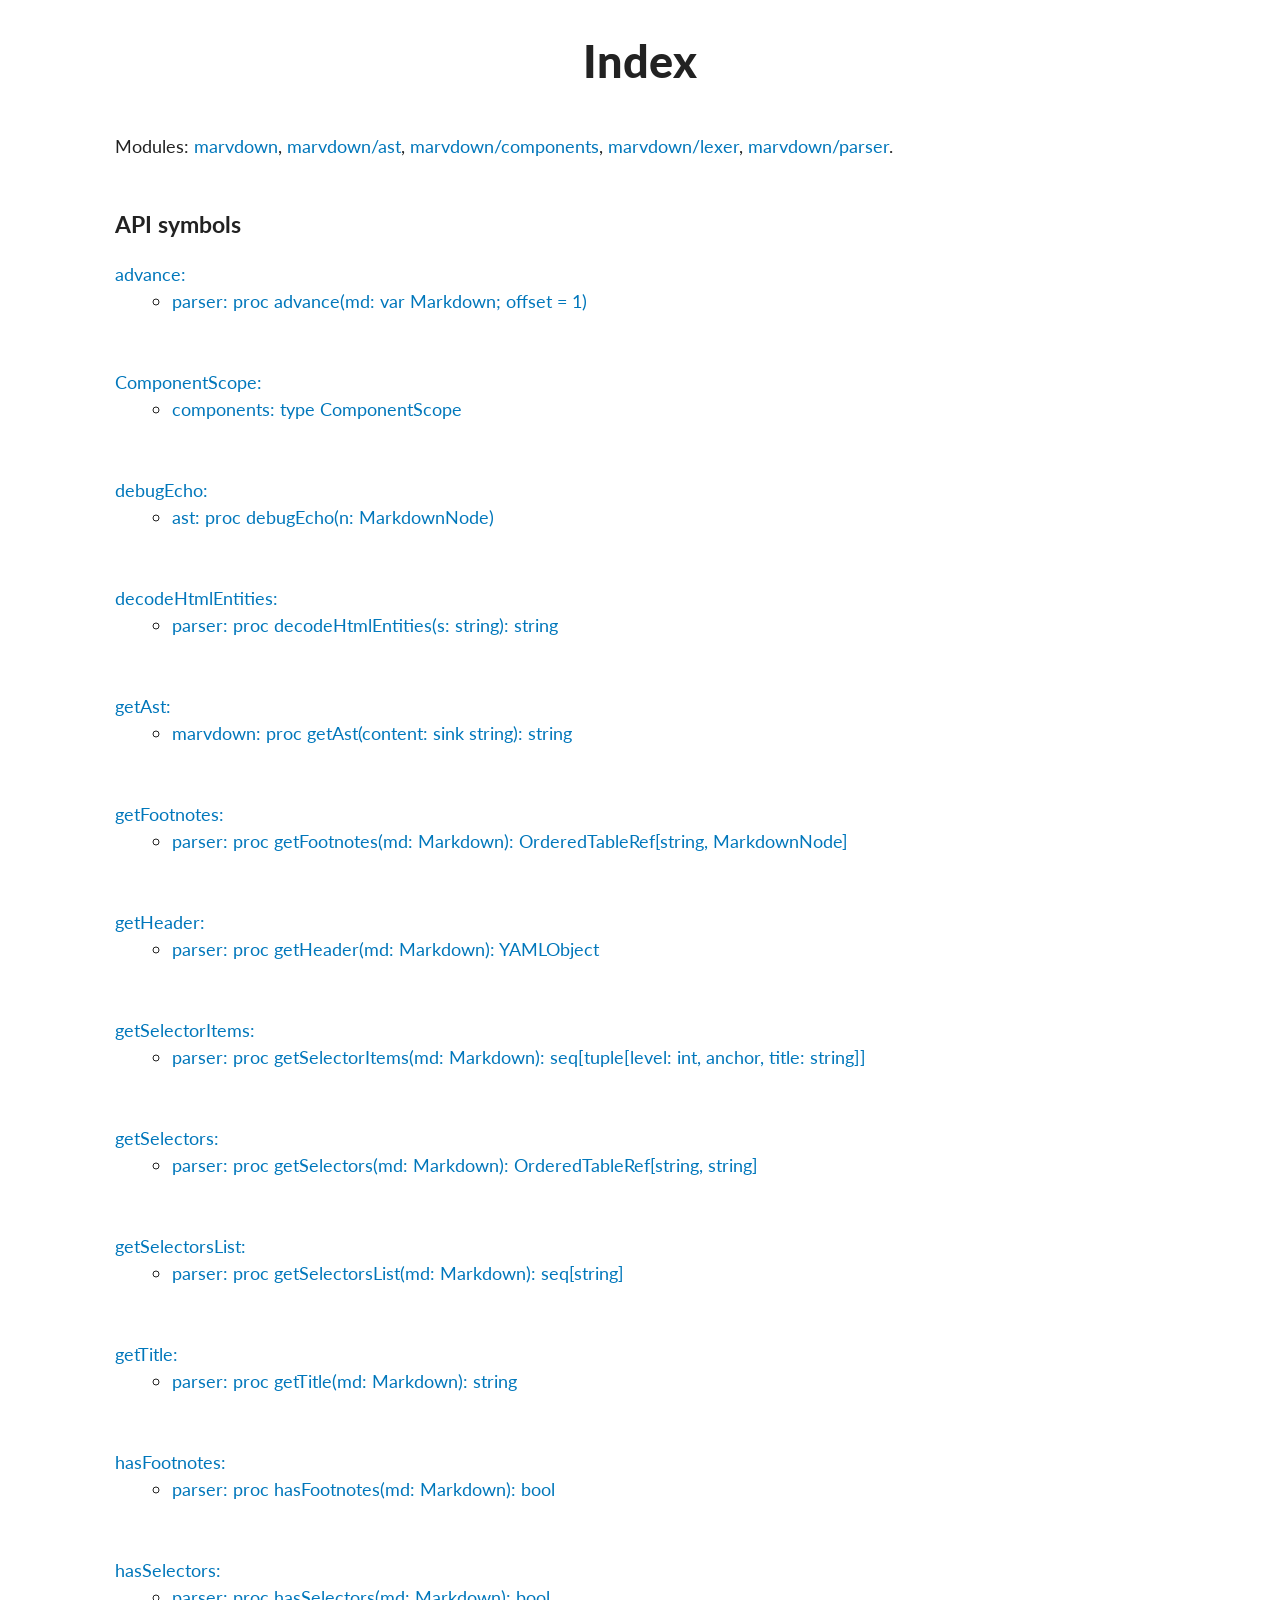
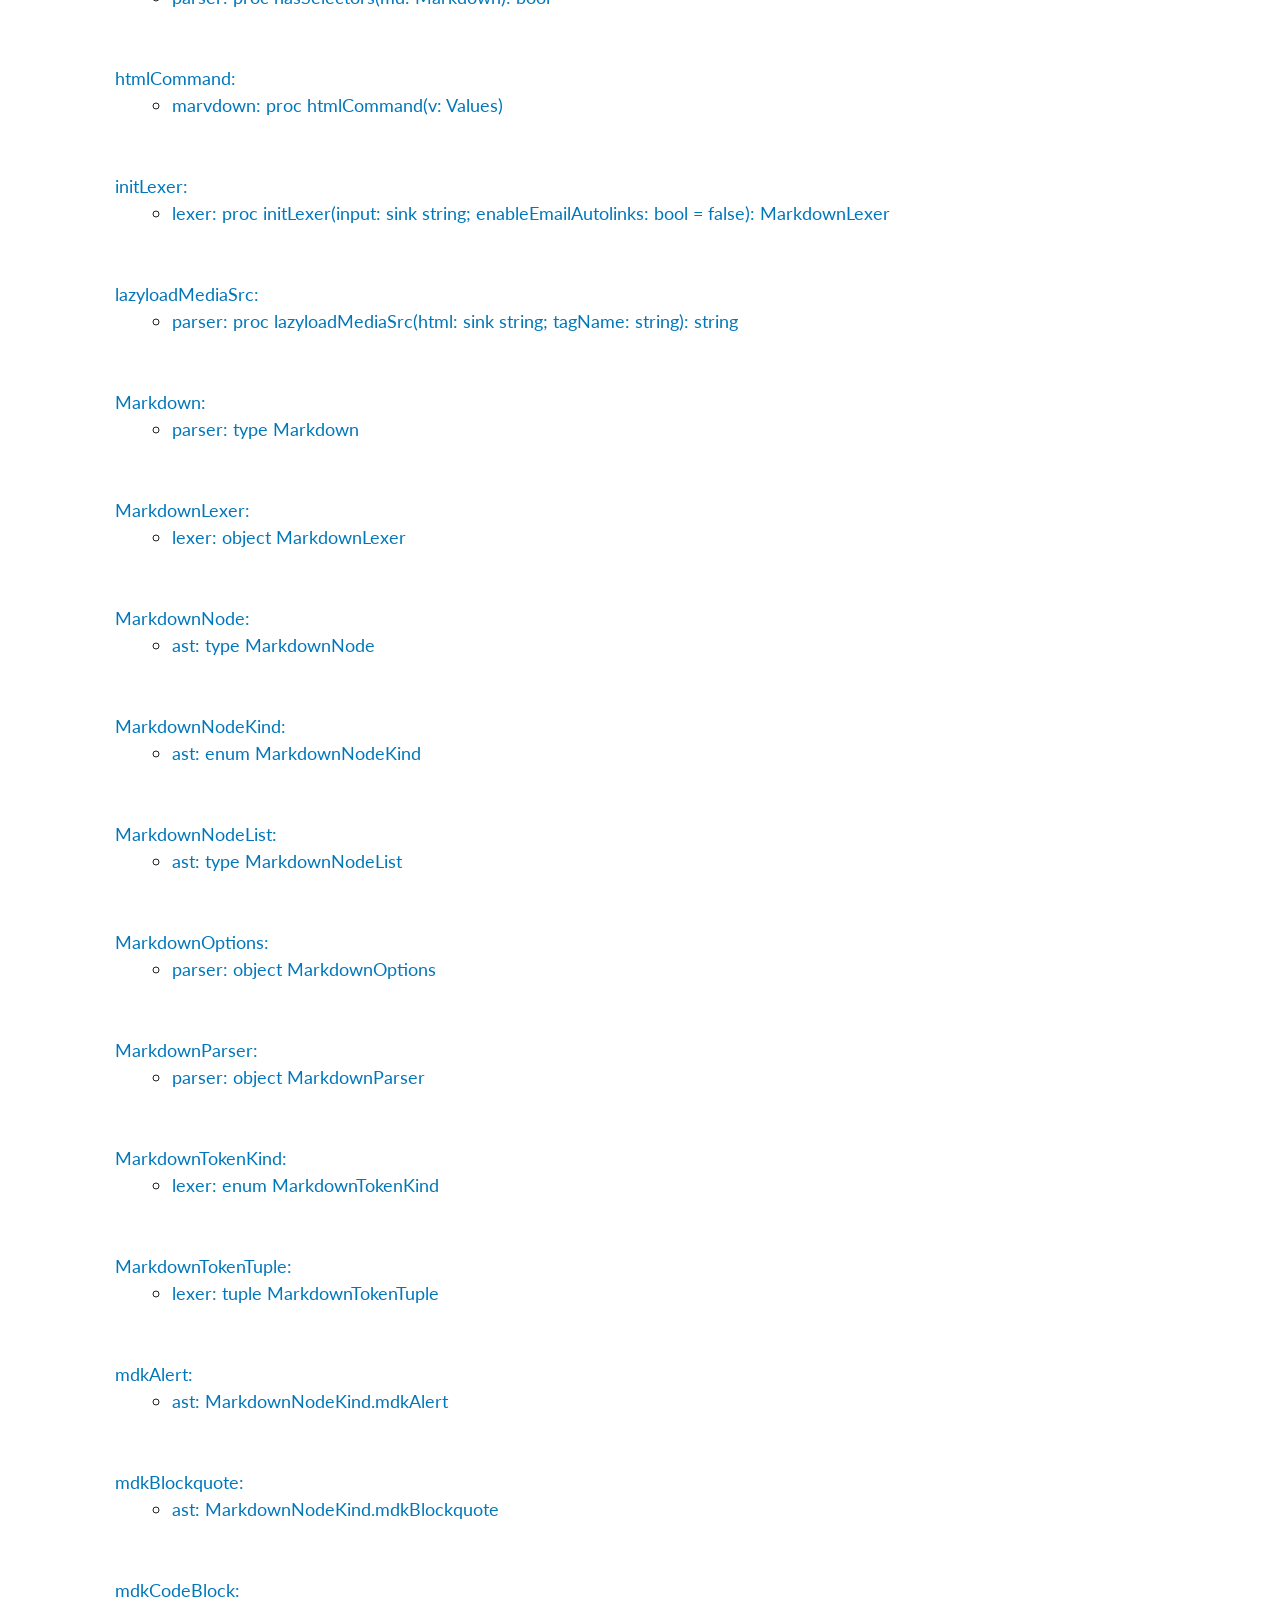
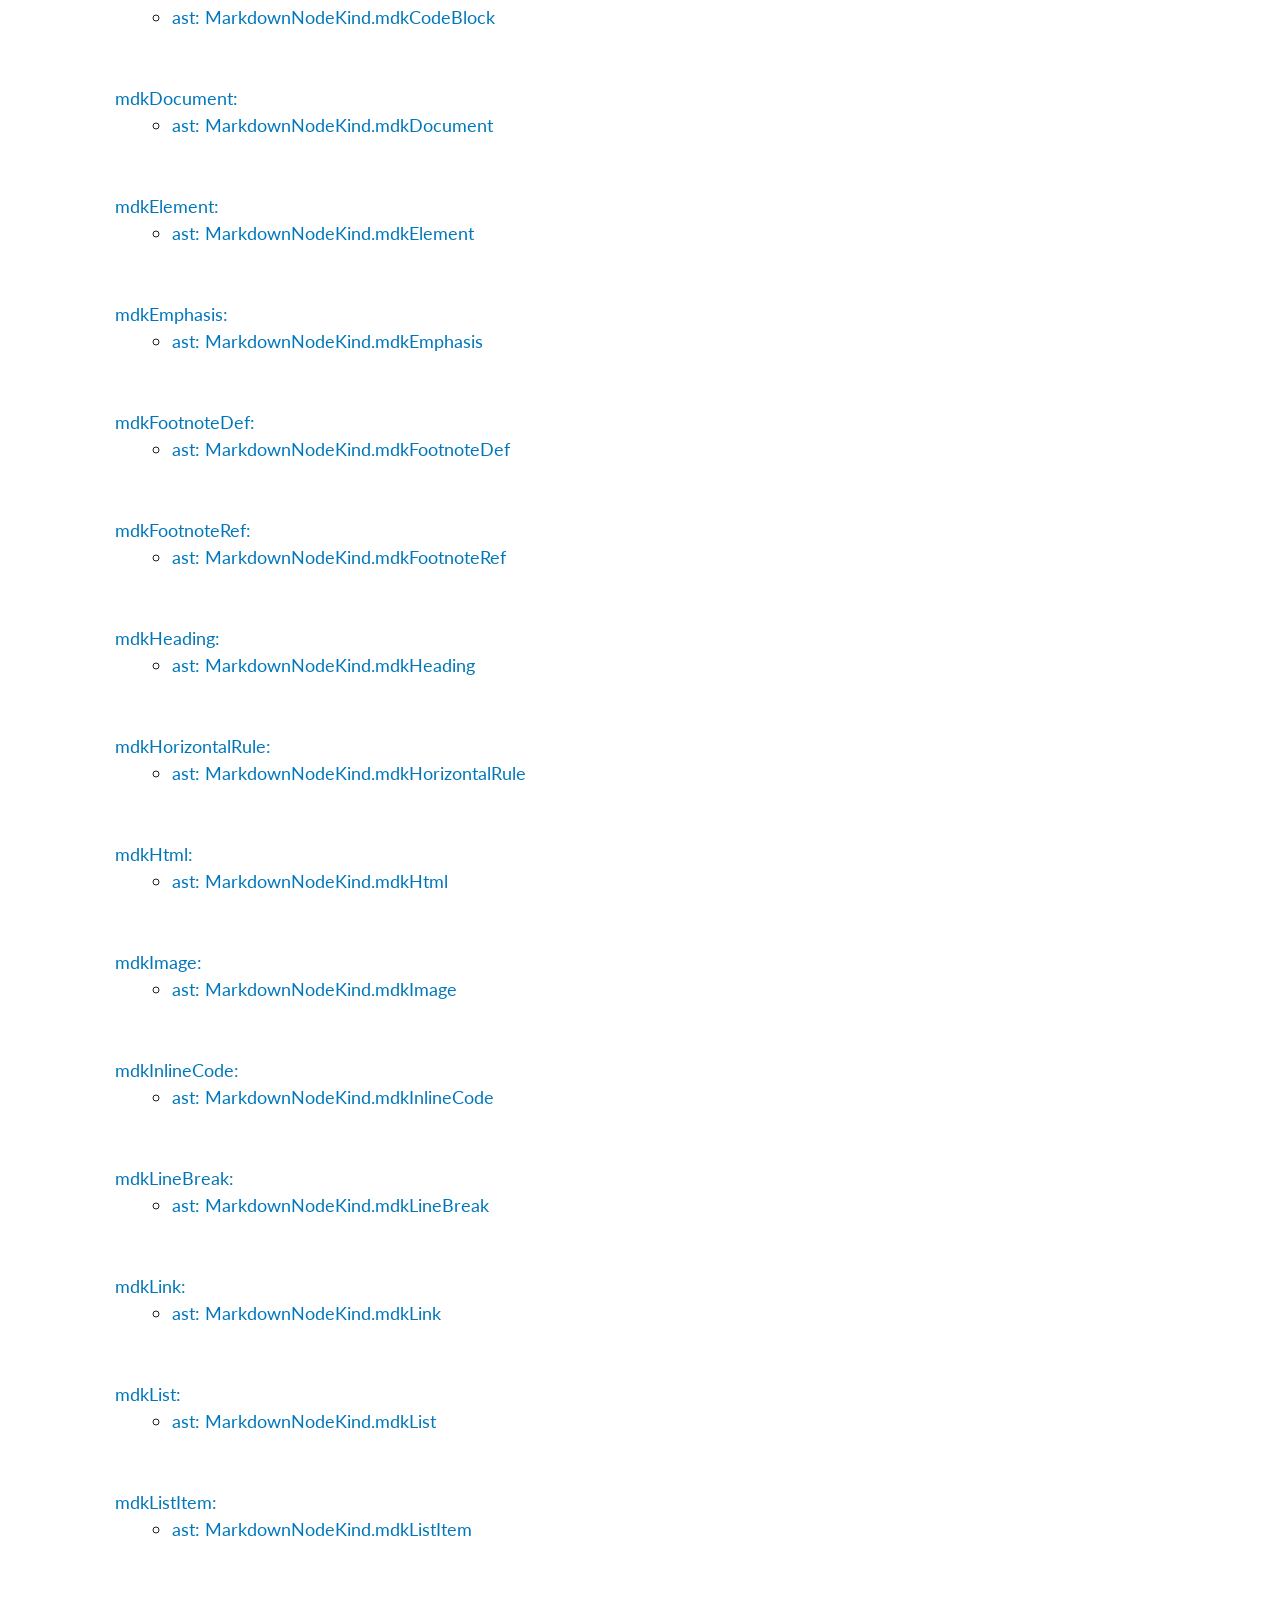
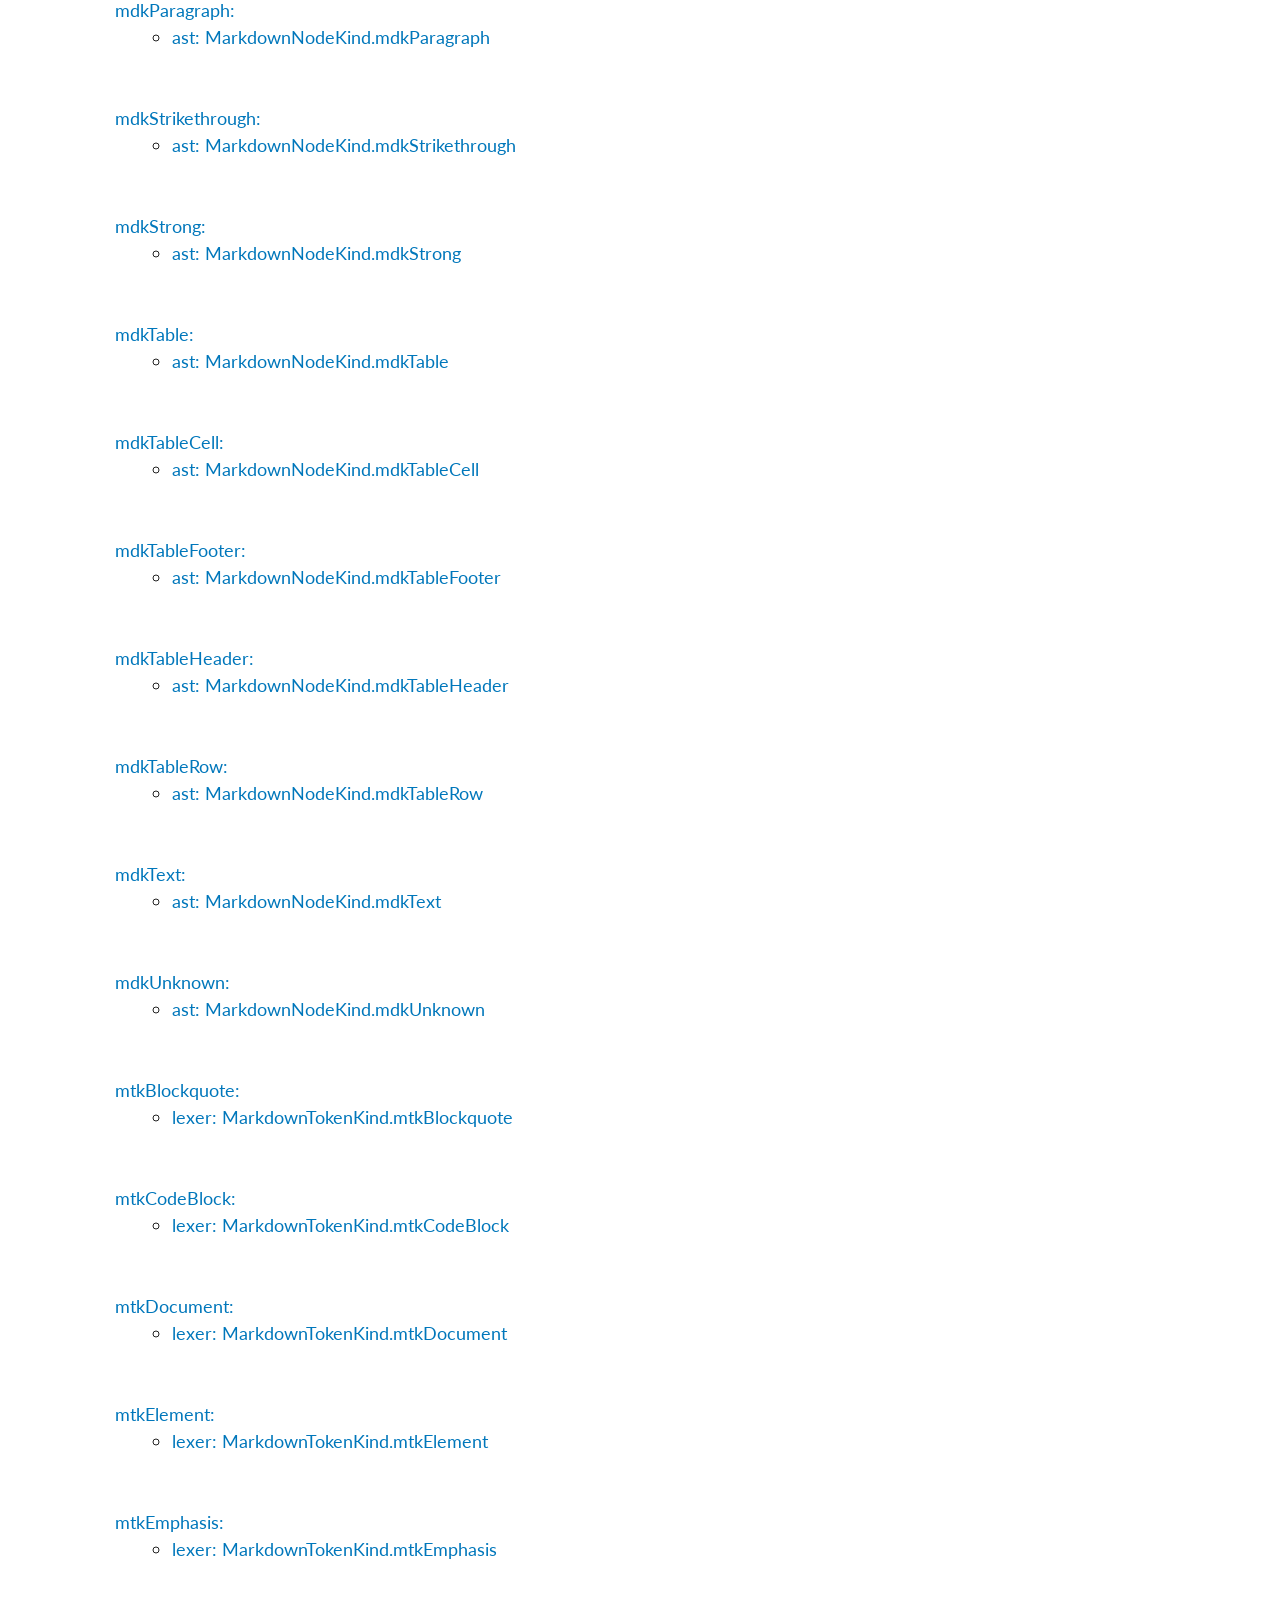
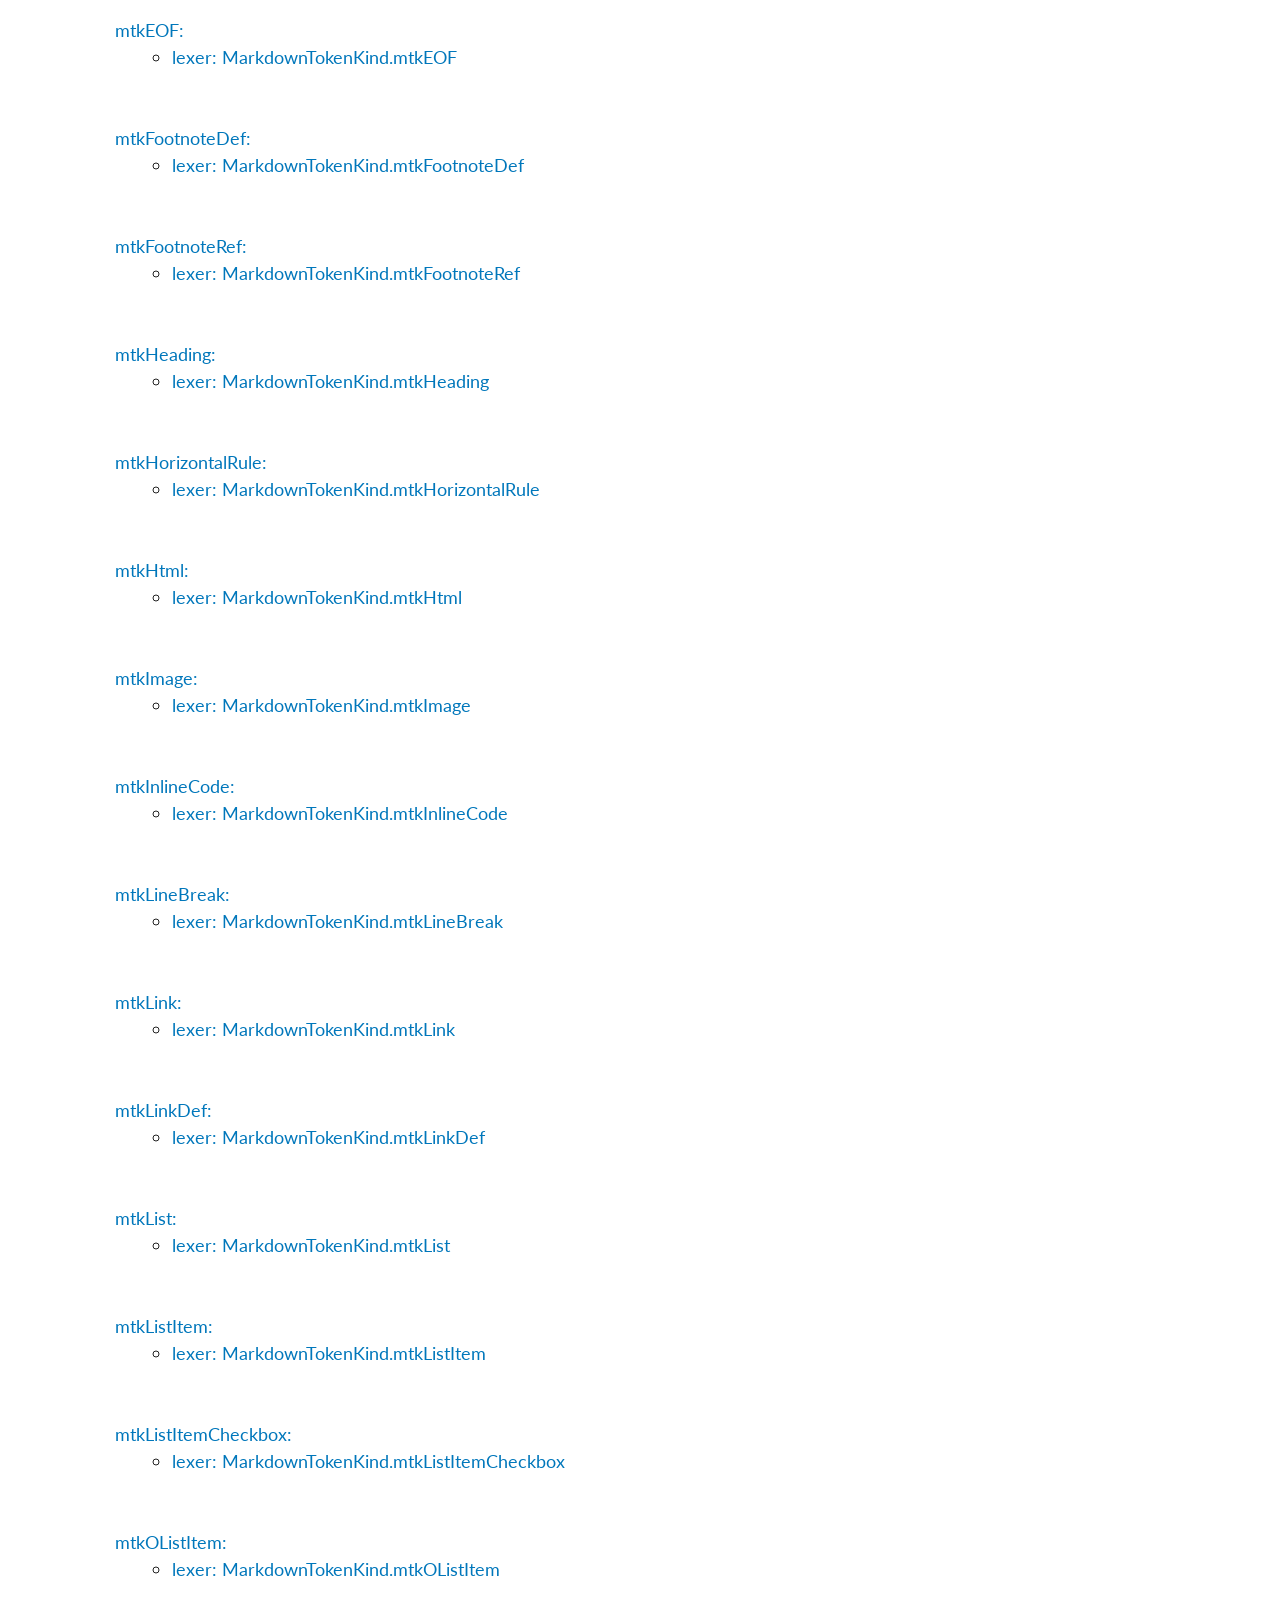
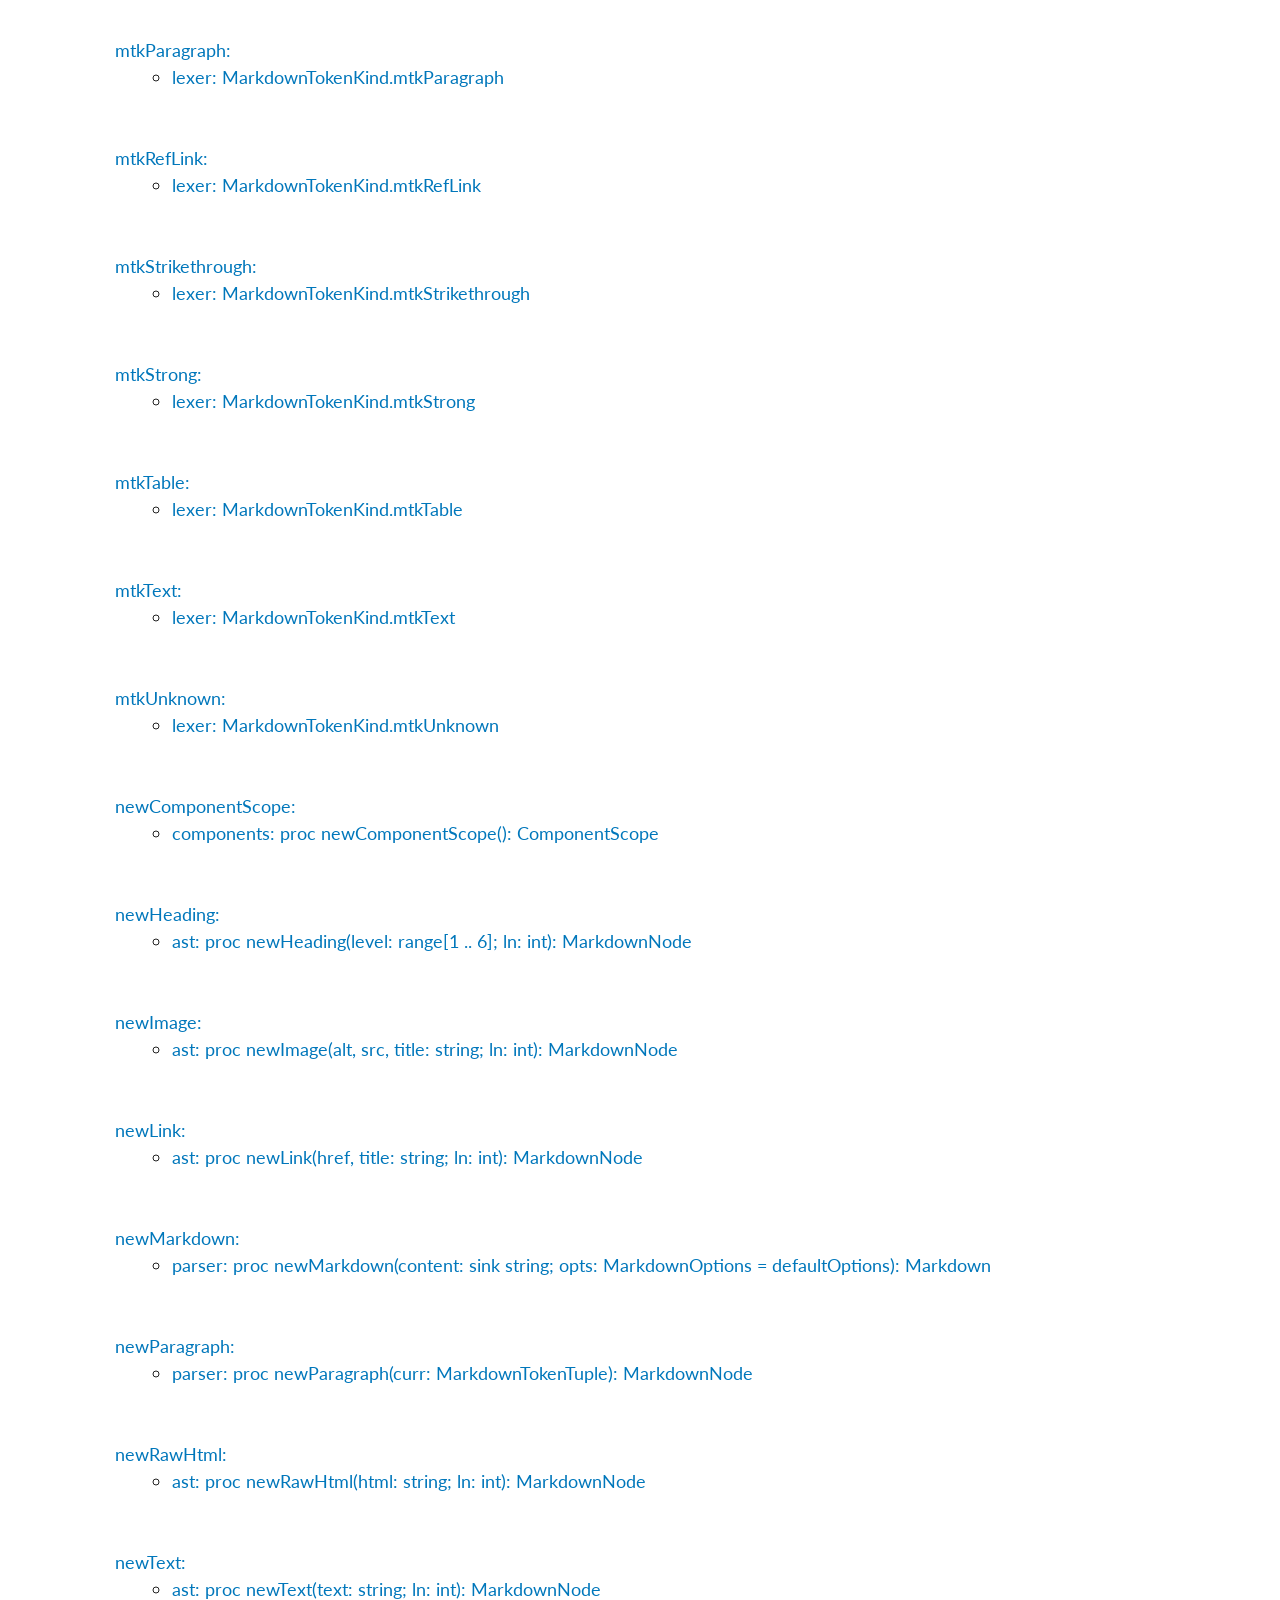
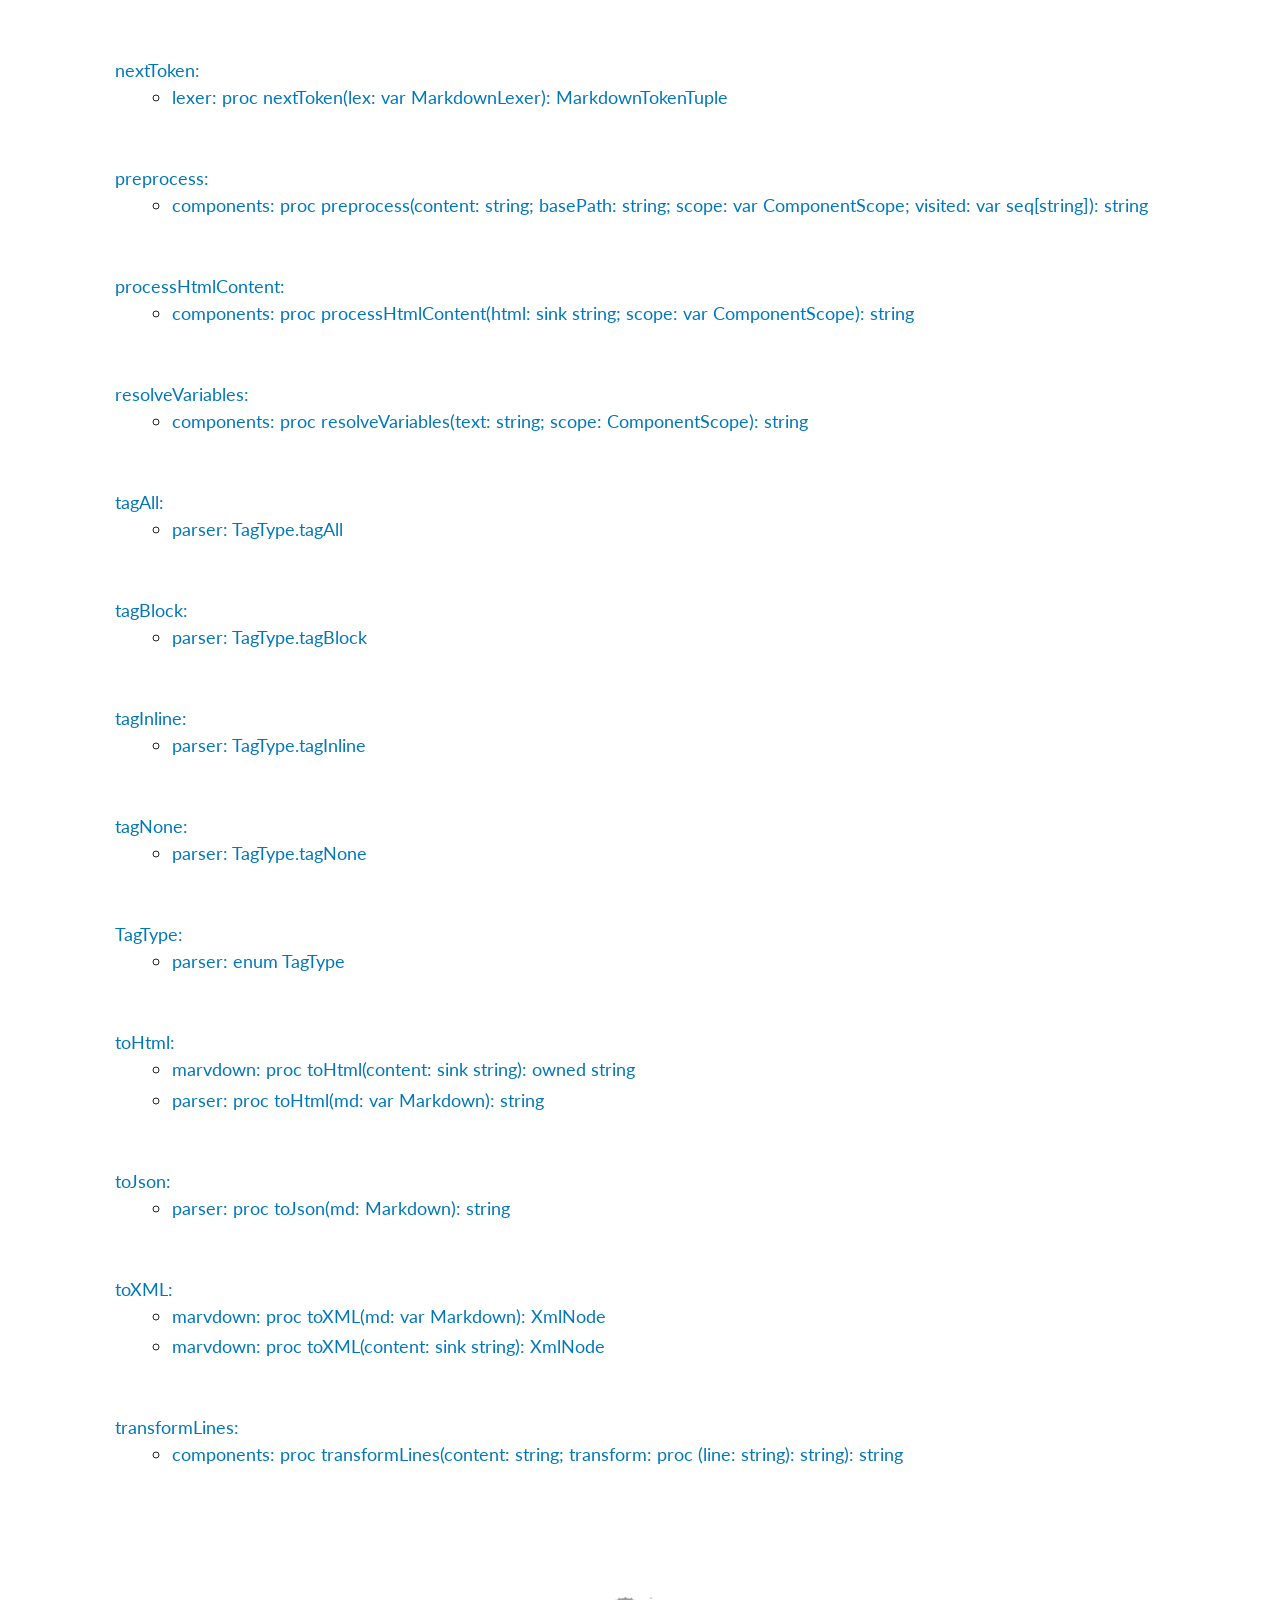
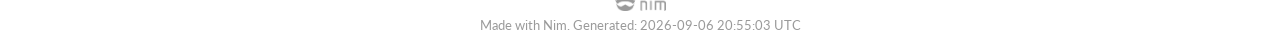
==== commit c98a7507: "deploy: 50050ff3604b27112fa3f3d23930fc98b53a6bd5" ====
--- a/theindex.html
+++ b/theindex.html
@@ -439,7 +439,7 @@
       <div class="twelve-columns footer">
         <span class="nim-sprite"></span>
         <br>
-        <small style="color: var(--hint);">Made with Nim. Generated: 2026-09-02 16:49:09 UTC</small>
+        <small style="color: var(--hint);">Made with Nim. Generated: 2026-09-06 20:55:03 UTC</small>
       </div>
     </div>
   </div>
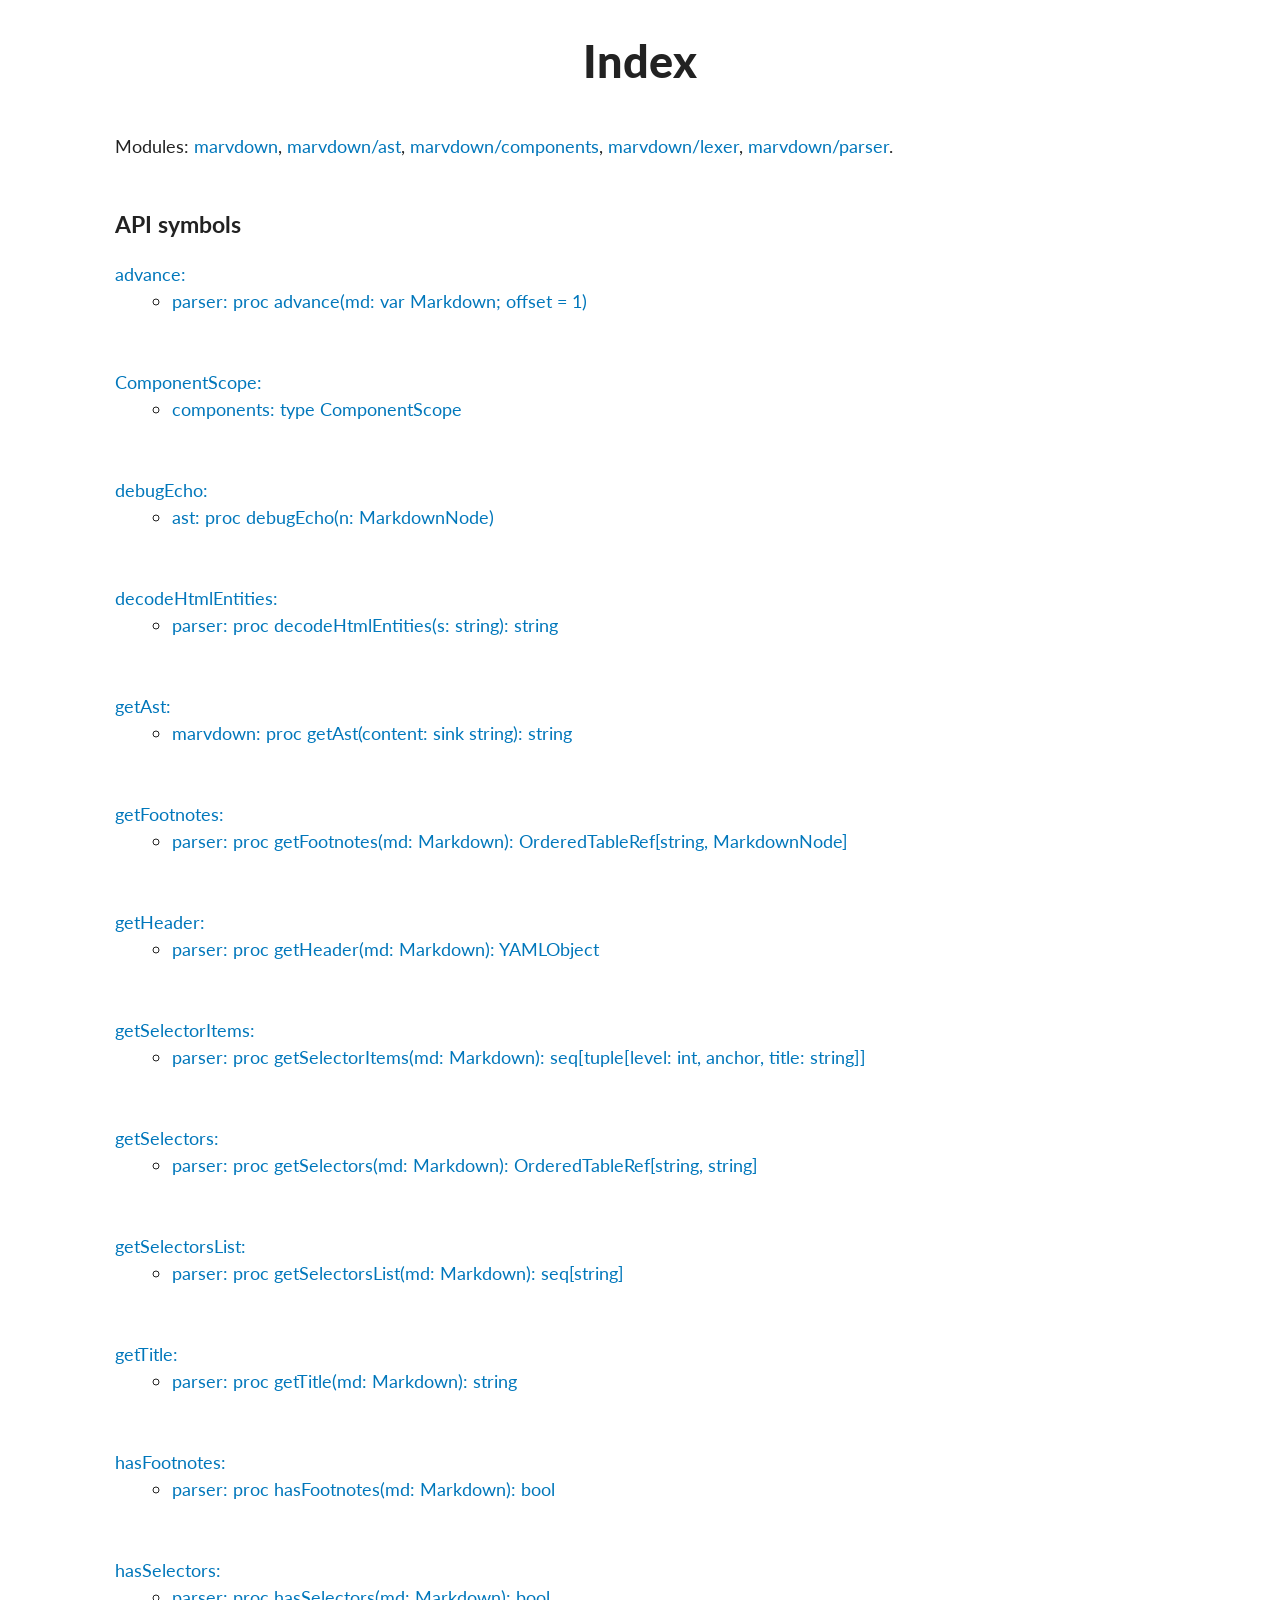
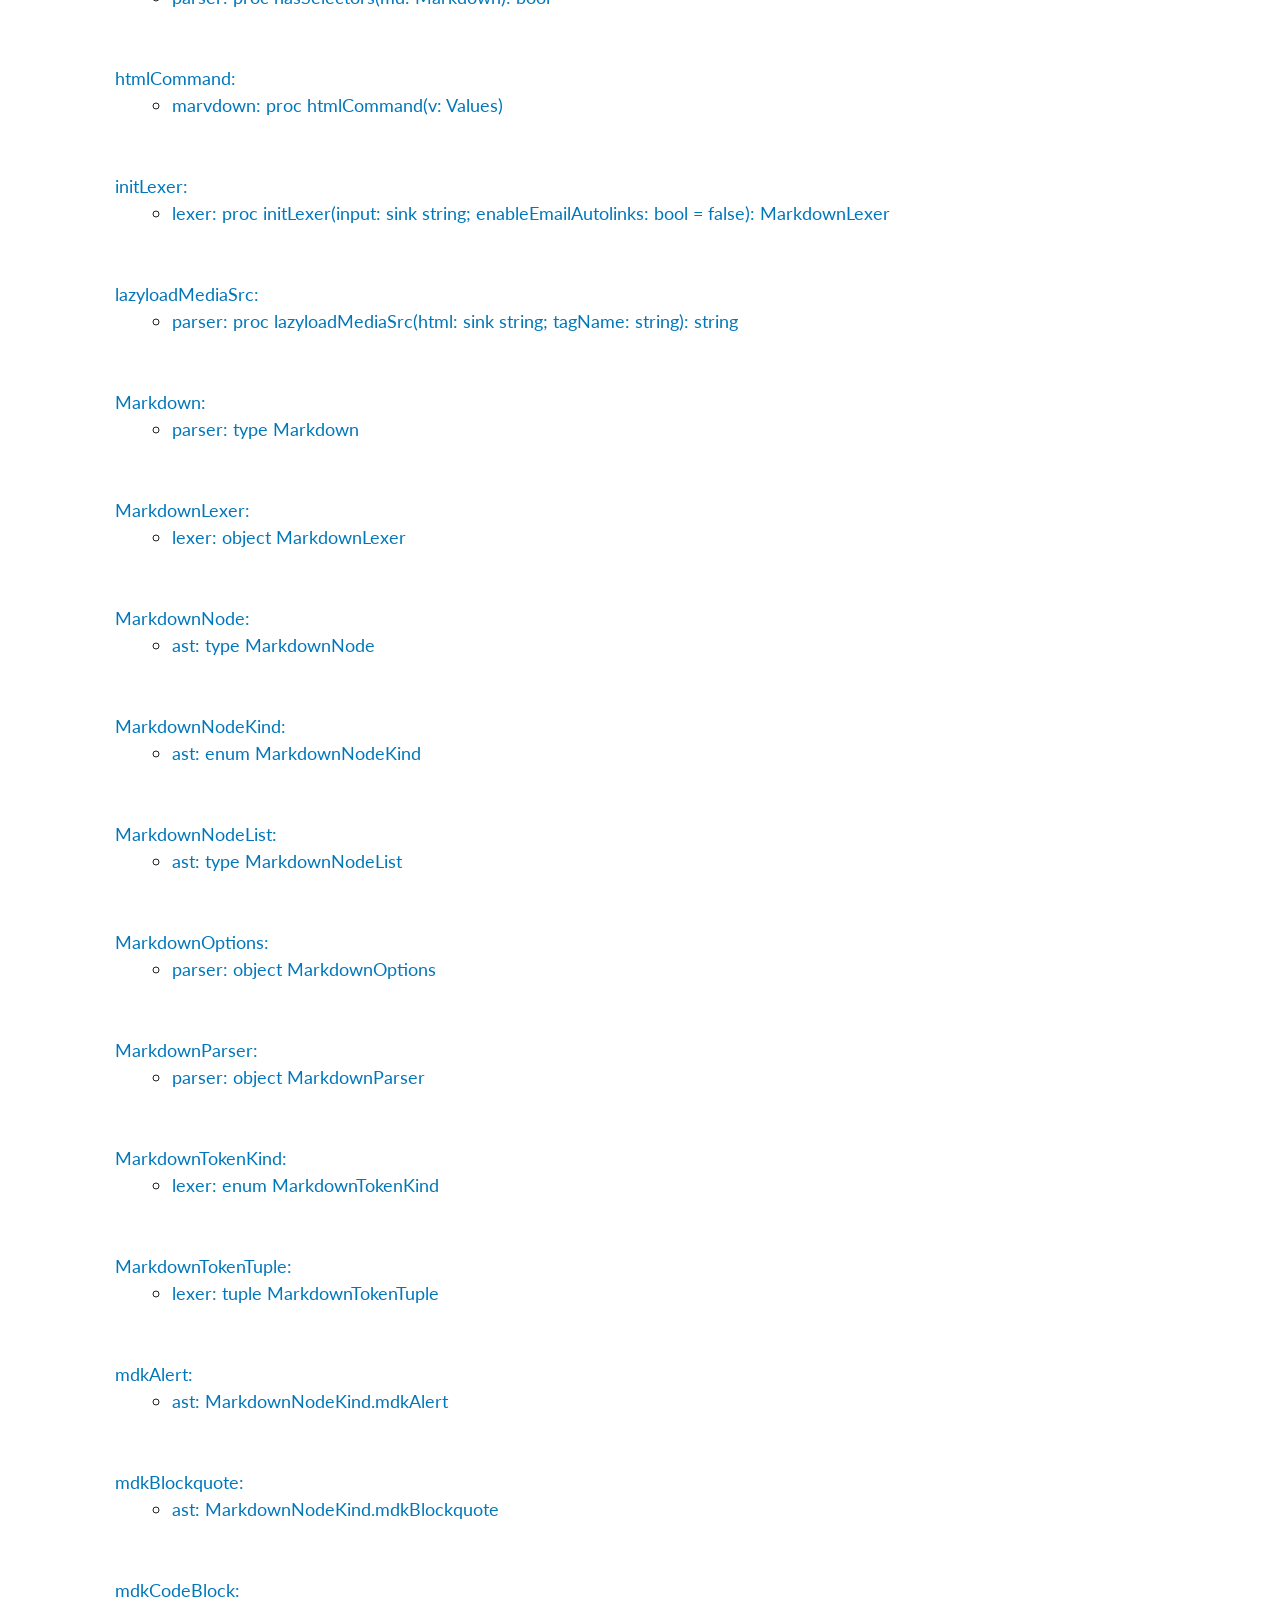
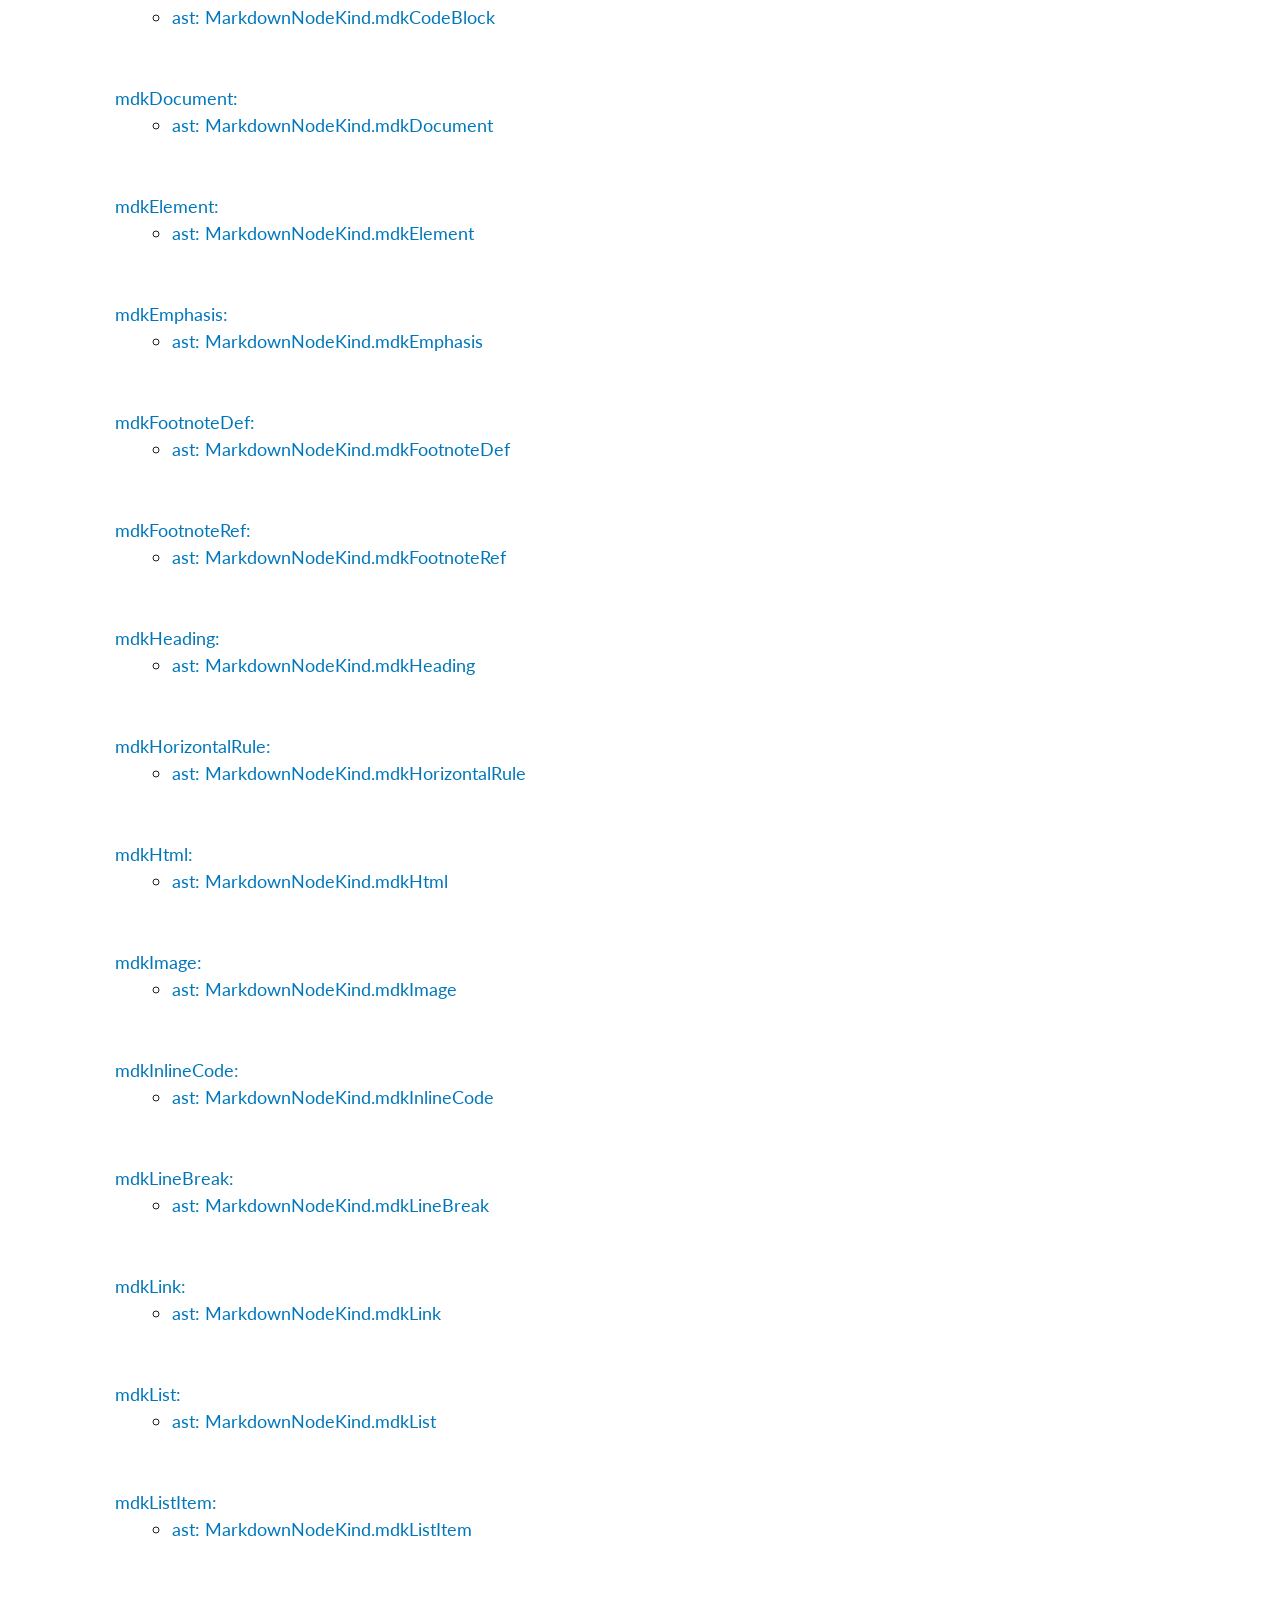
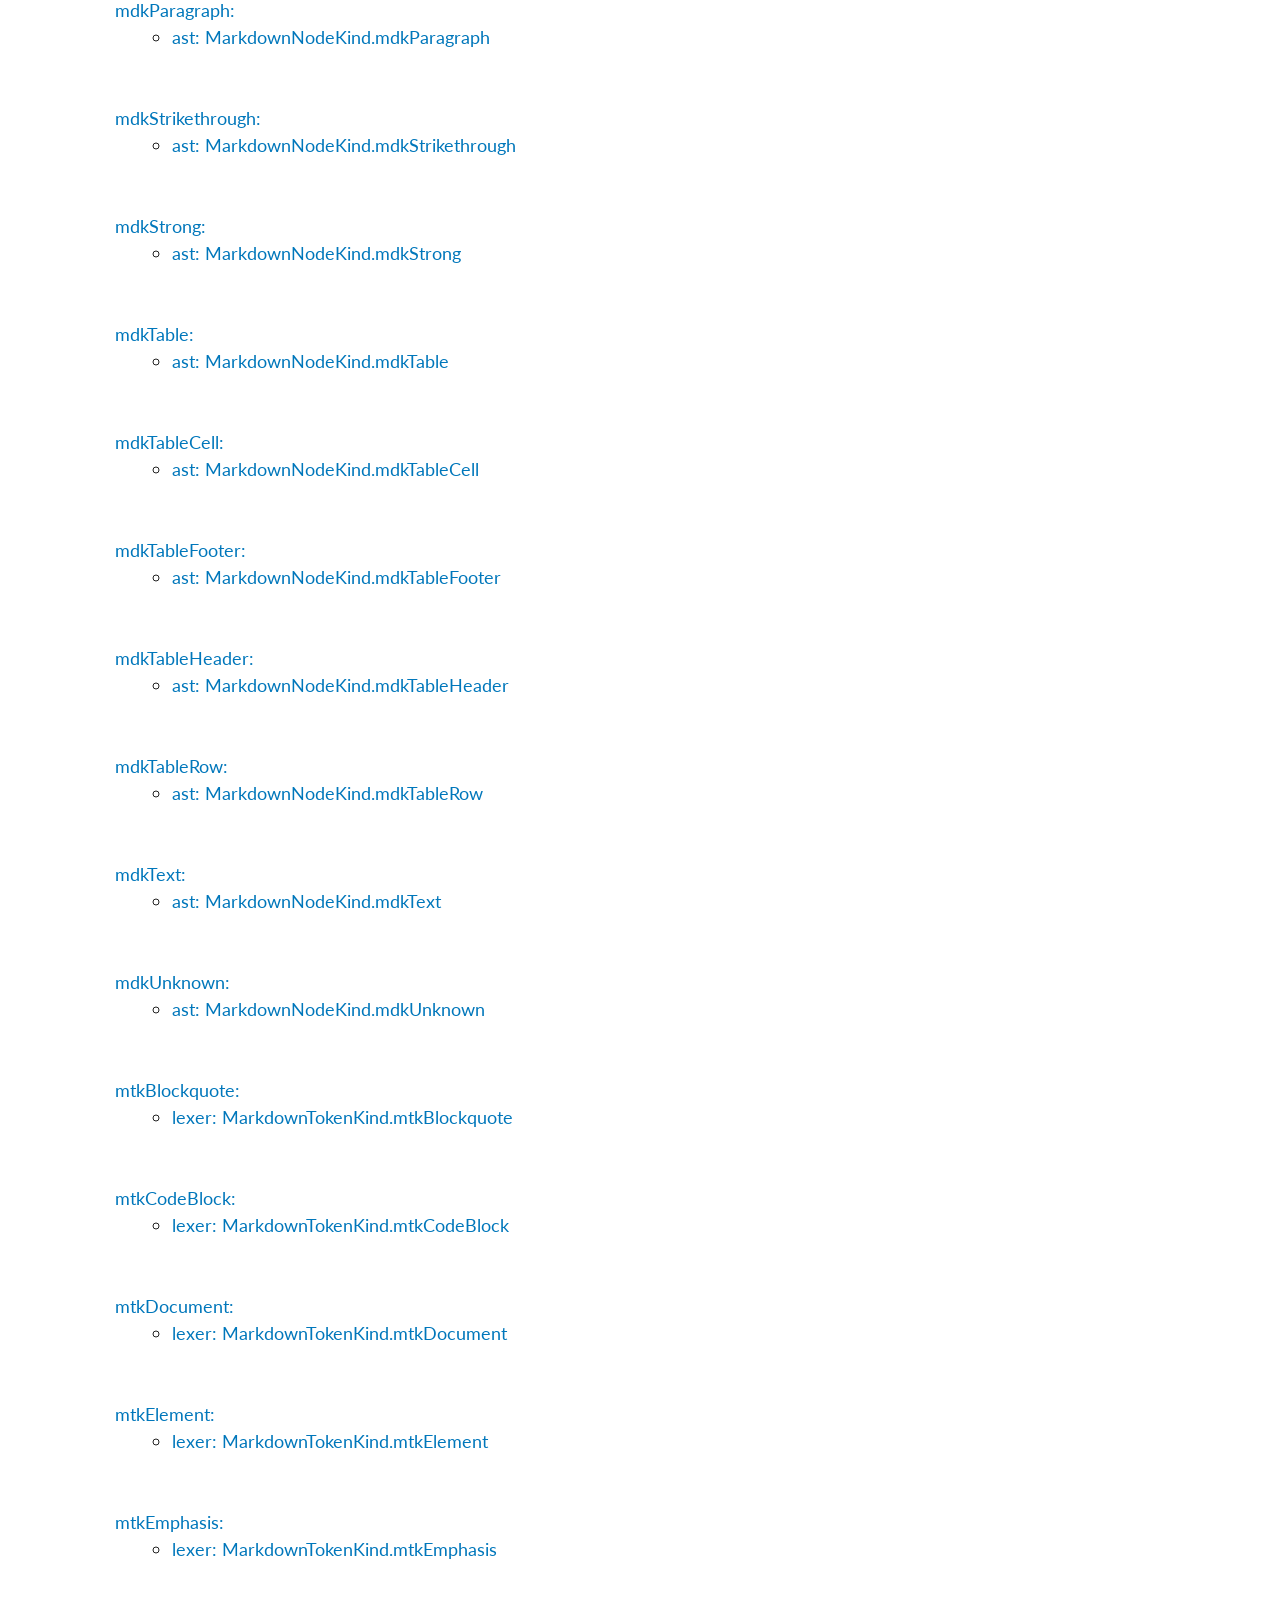
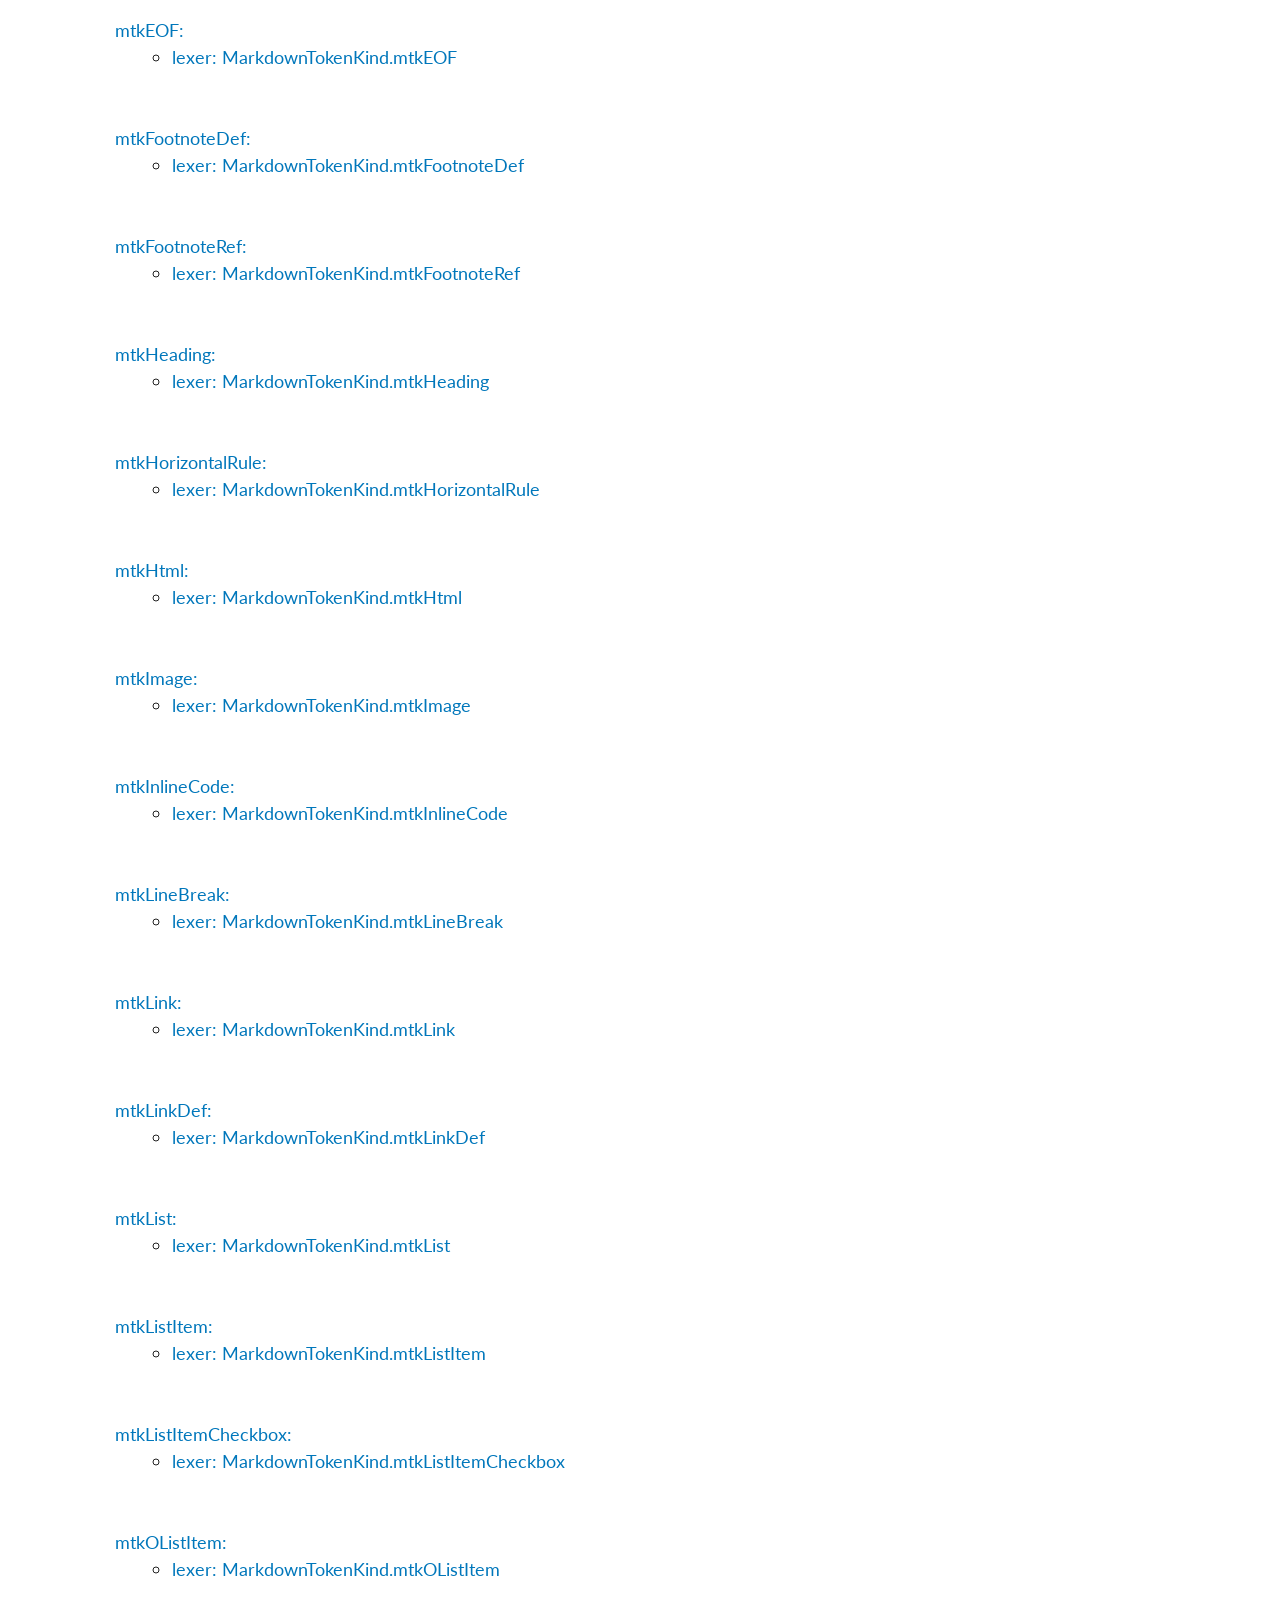
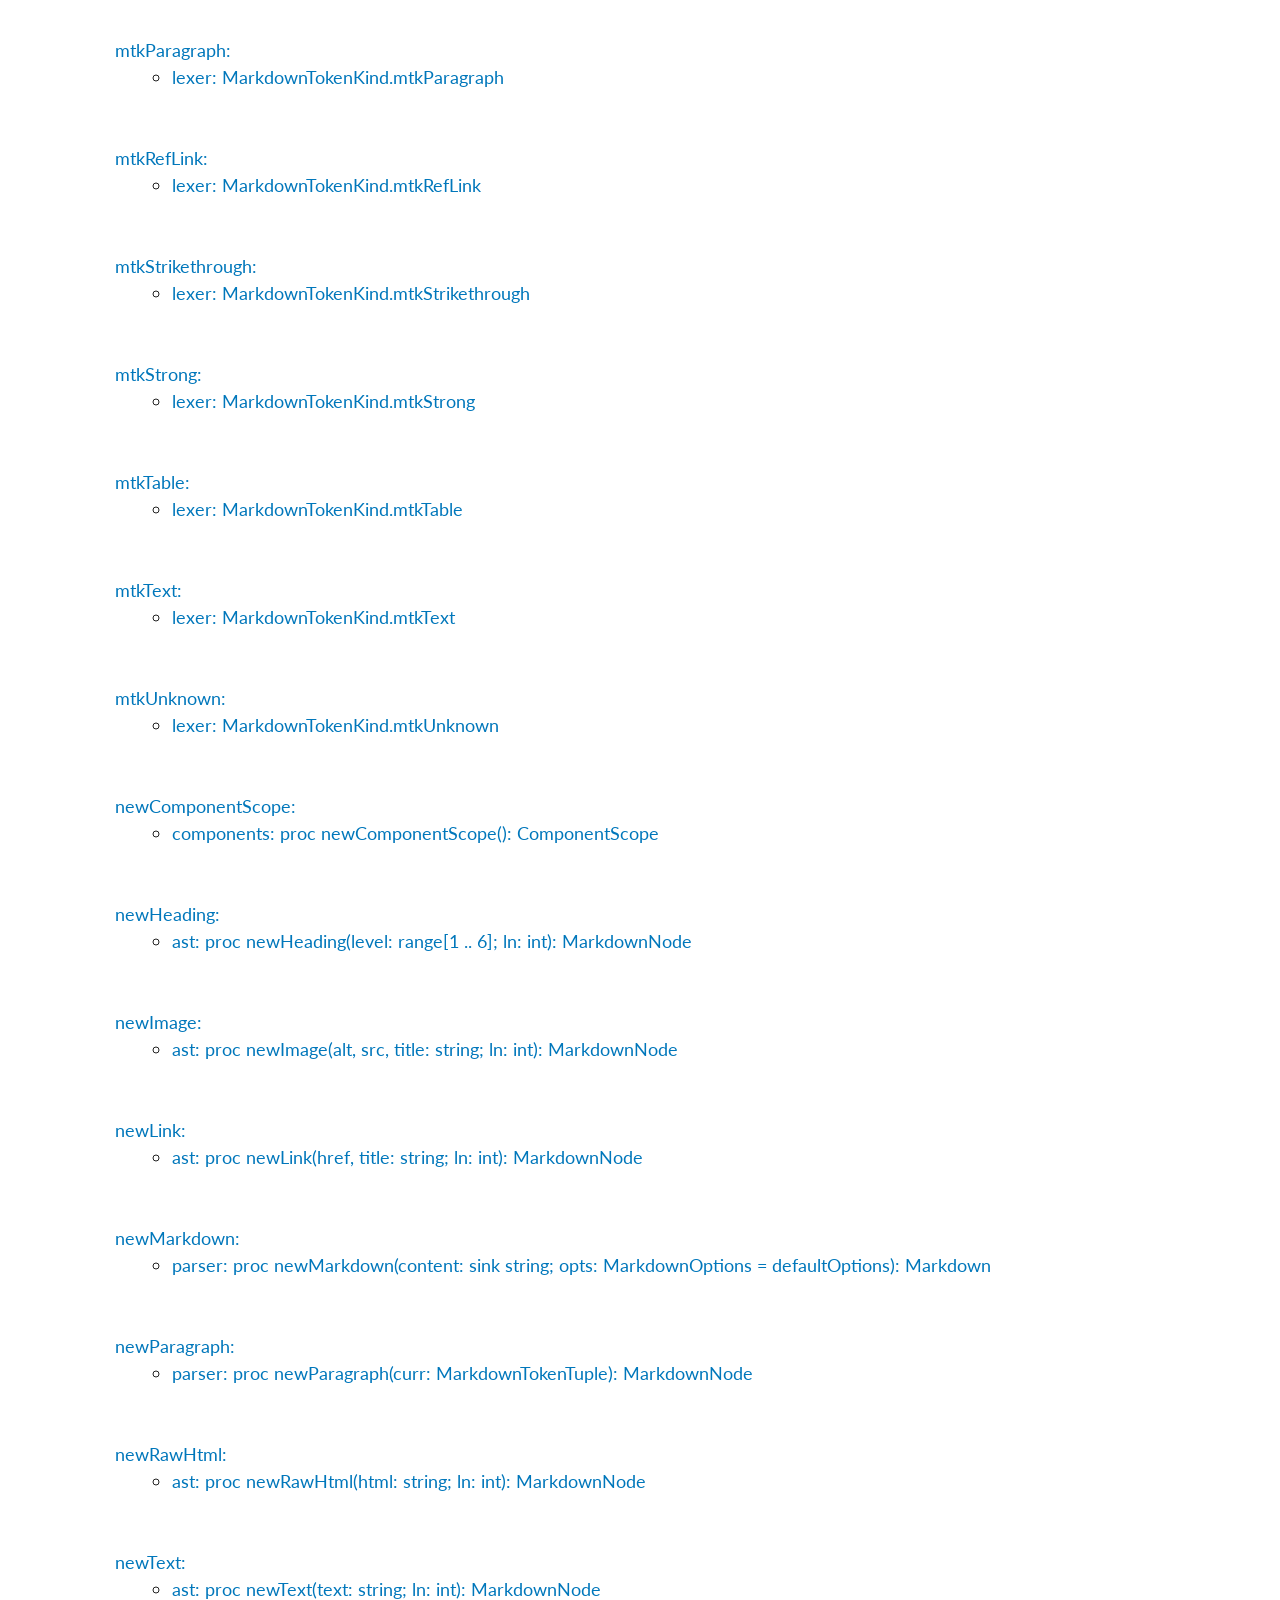
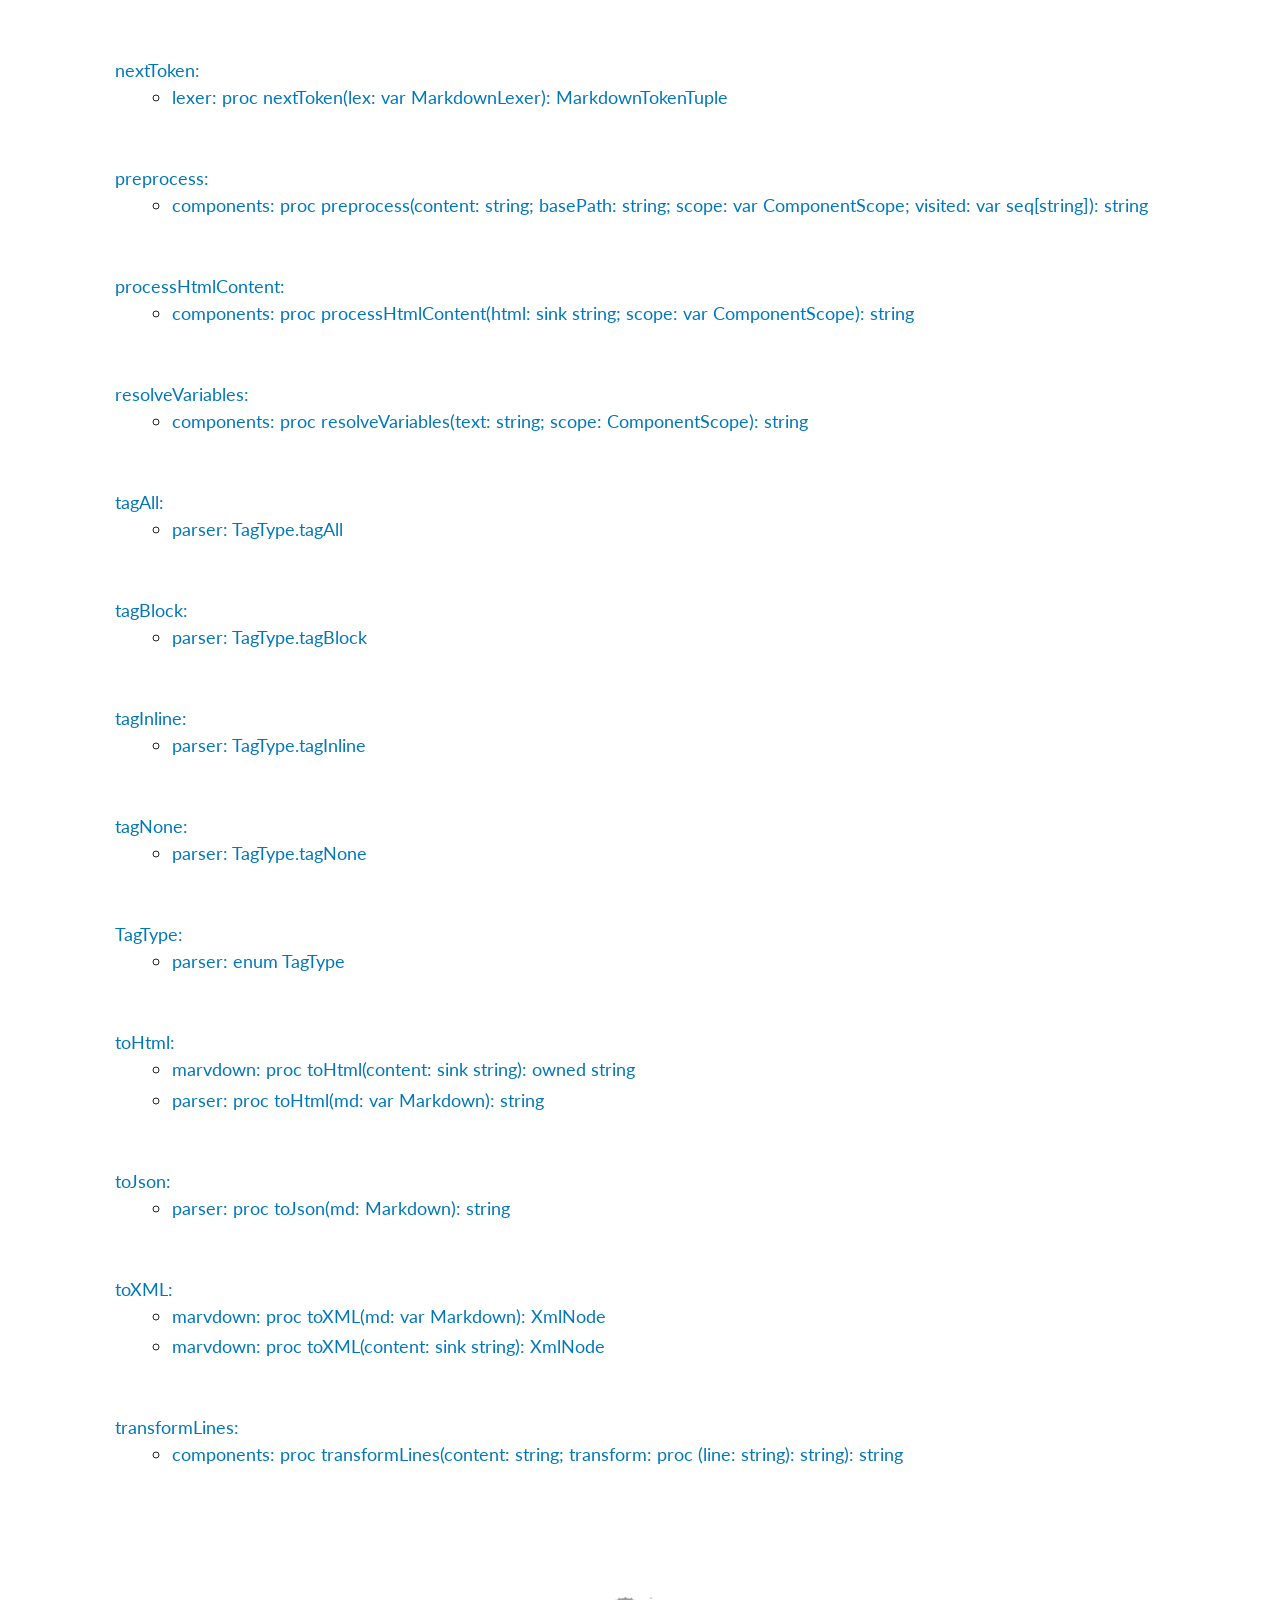
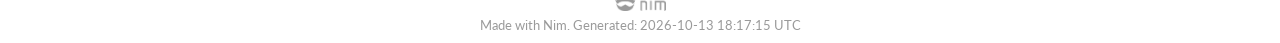
==== commit 1698c0a5: "deploy: b1ca88be606aec800b3a97579fd937297efab959" ====
--- a/theindex.html
+++ b/theindex.html
@@ -16,10 +16,10 @@
 <link rel="icon" type="image/png" sizes="32x32" href="[data-uri]">
 
 <!-- CSS -->
-<link rel="stylesheet" type="text/css" href="nimdoc.out.css?v=2.2.10">
+<link rel="stylesheet" type="text/css" href="nimdoc.out.css?v=2.2.12">
 
 <!-- JS -->
-<script type="text/javascript" src="dochack.js?v=2.2.10"></script>
+<script type="text/javascript" src="dochack.js?v=2.2.12"></script>
 </head>
 <body>
   <div class="document" id="documentId">
@@ -439,7 +439,7 @@
       <div class="twelve-columns footer">
         <span class="nim-sprite"></span>
         <br>
-        <small style="color: var(--hint);">Made with Nim. Generated: 2026-09-06 20:55:03 UTC</small>
+        <small style="color: var(--hint);">Made with Nim. Generated: 2026-10-13 18:17:15 UTC</small>
       </div>
     </div>
   </div>
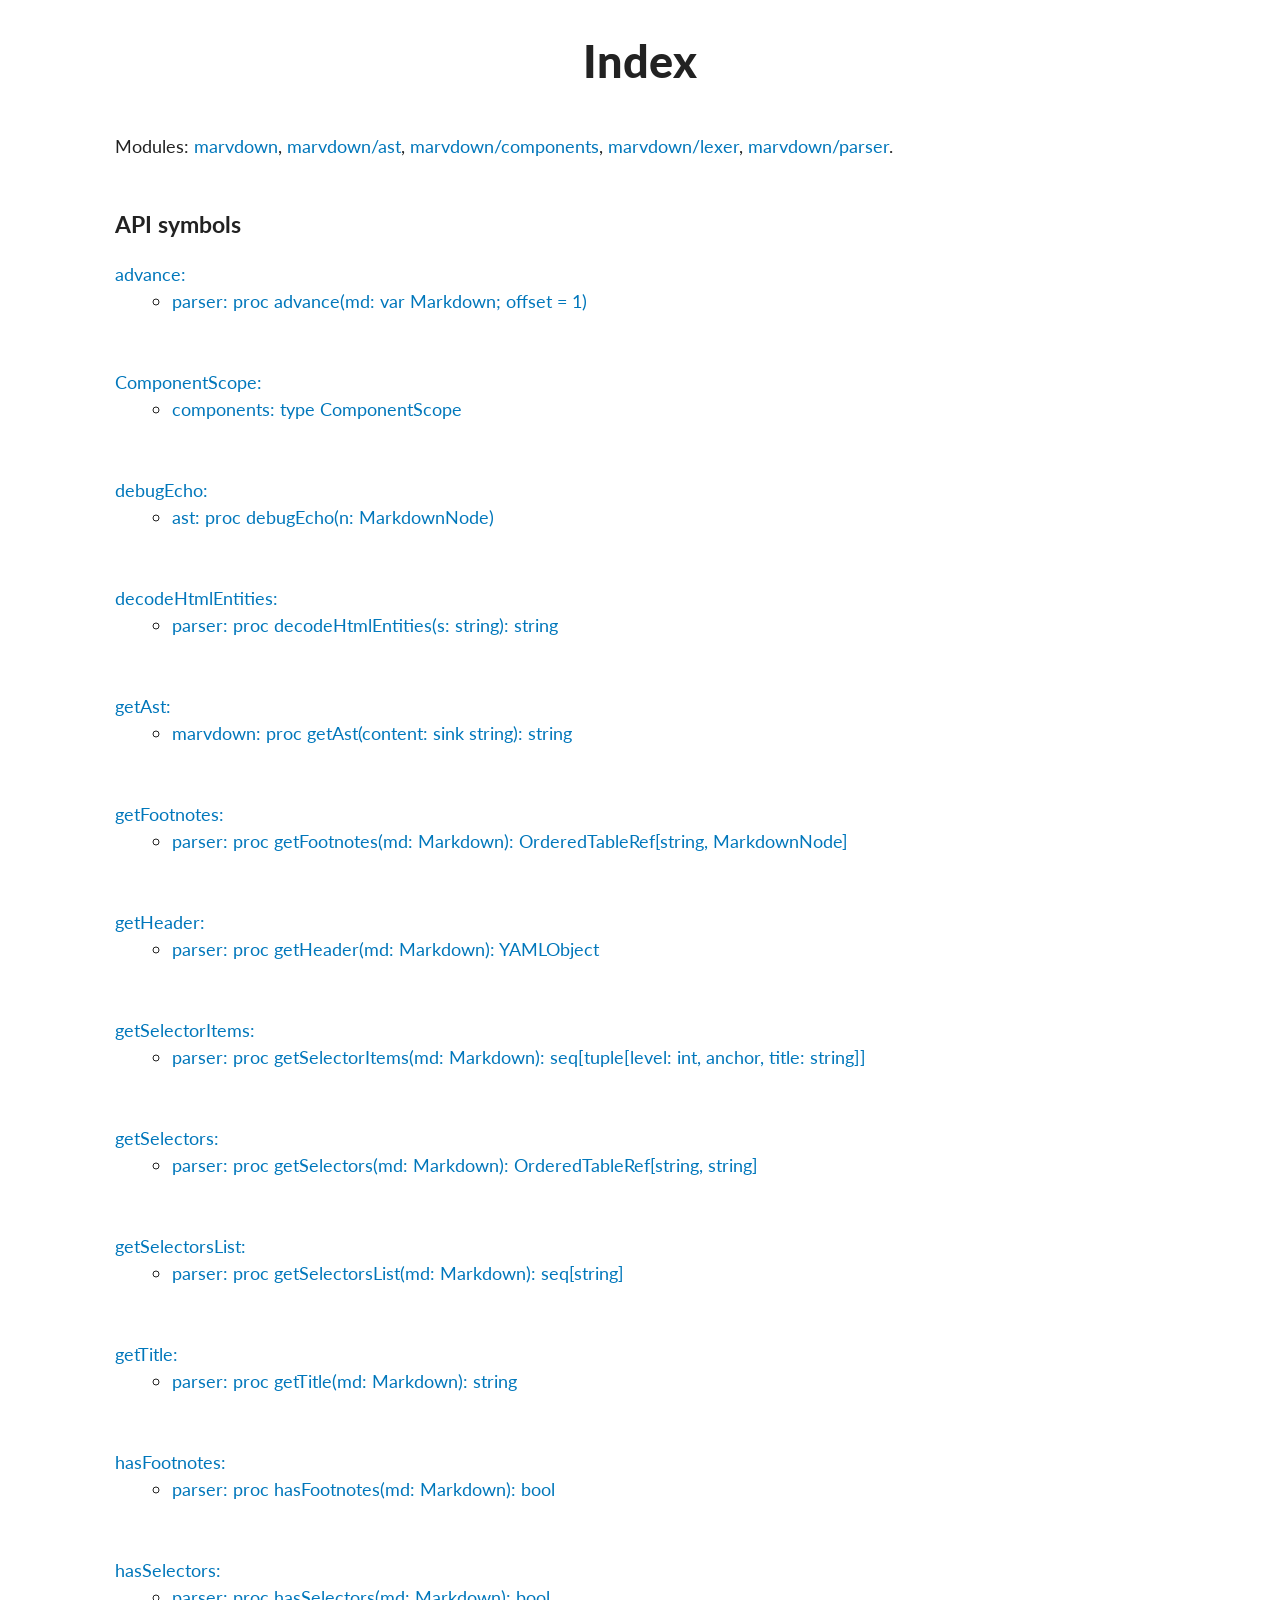
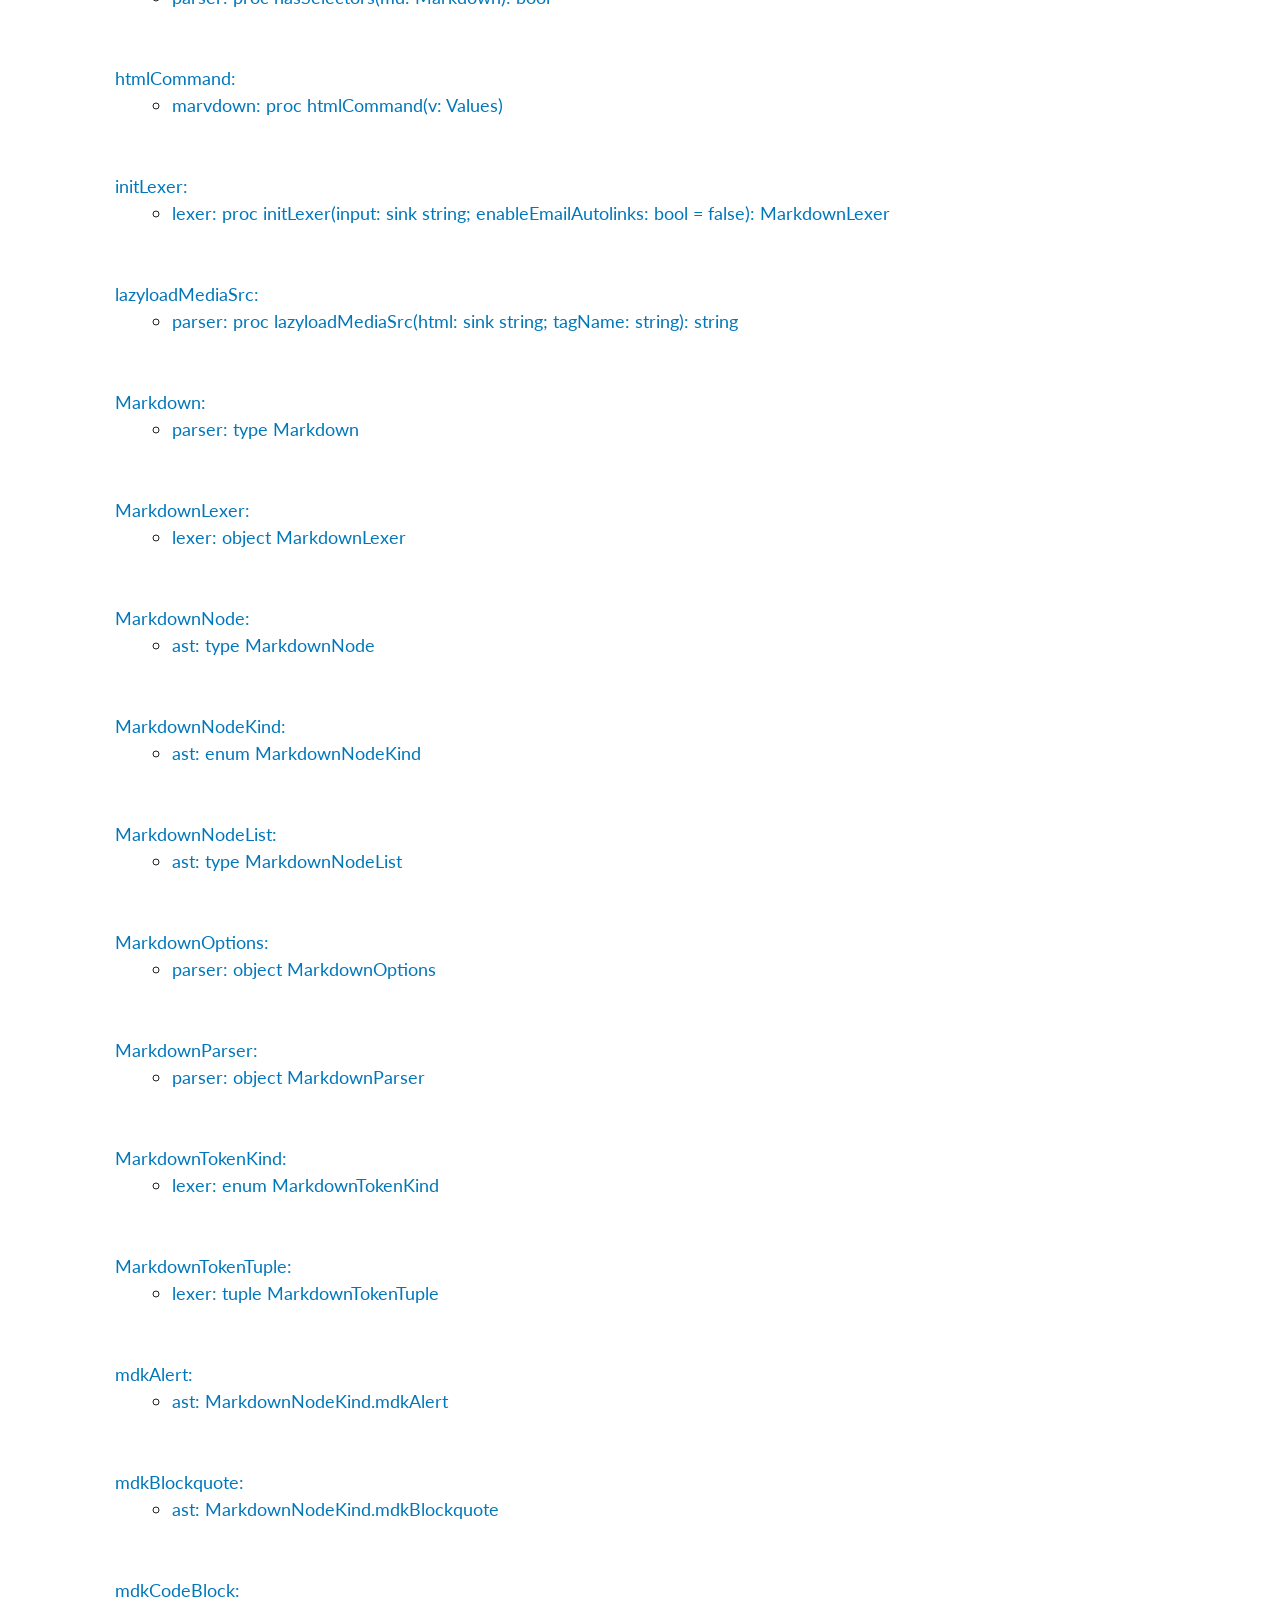
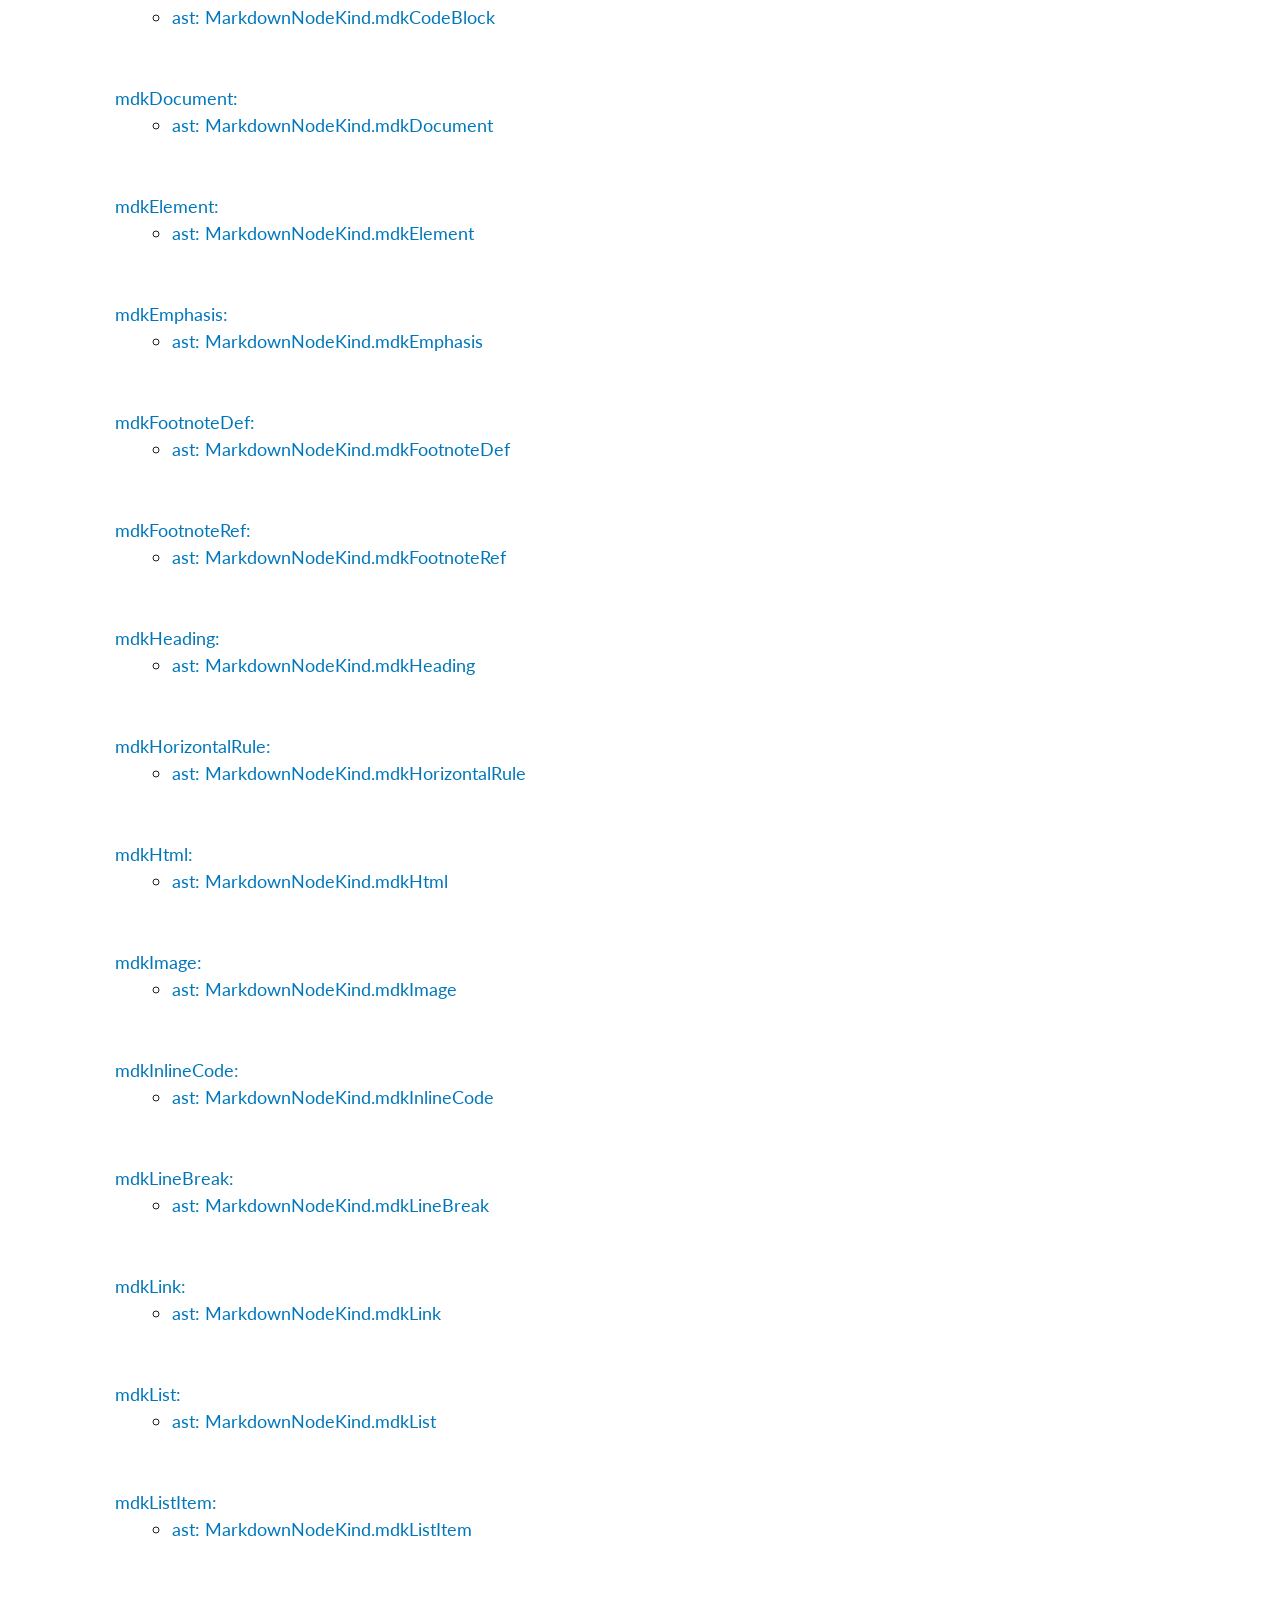
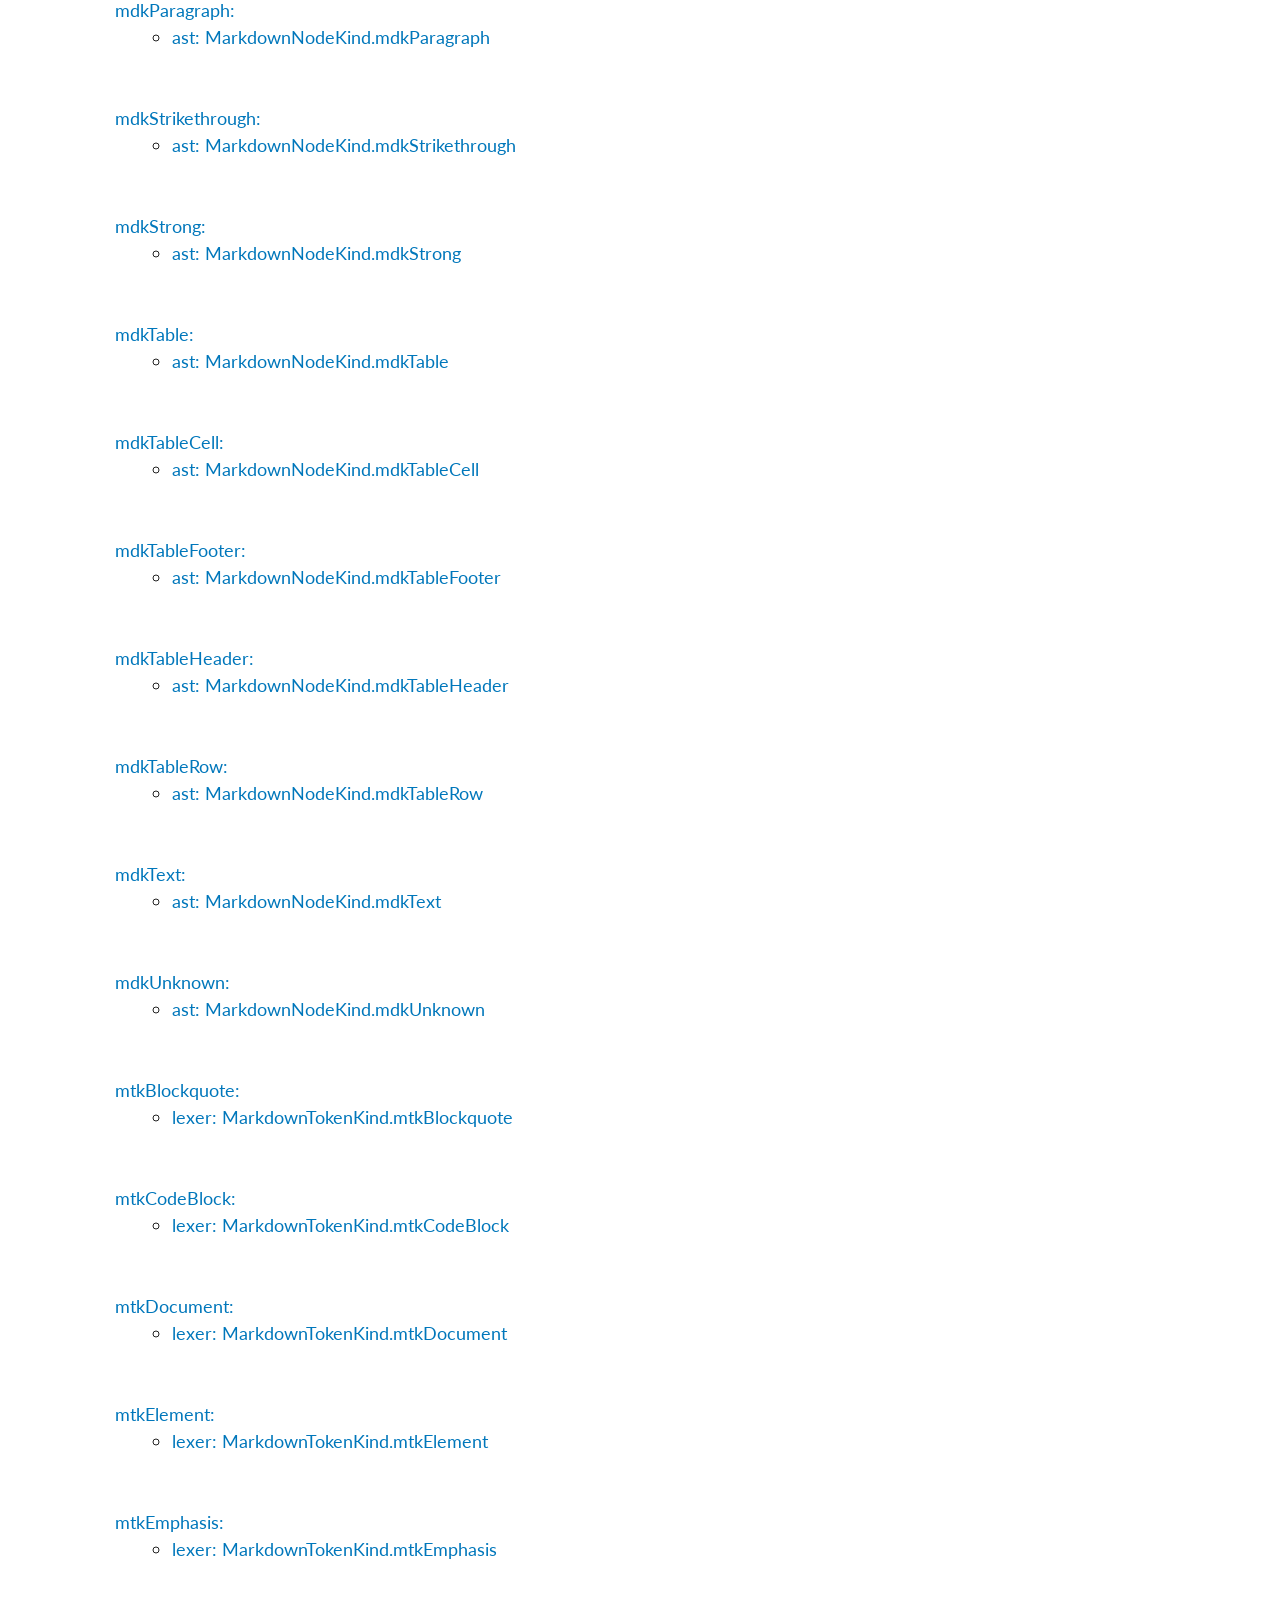
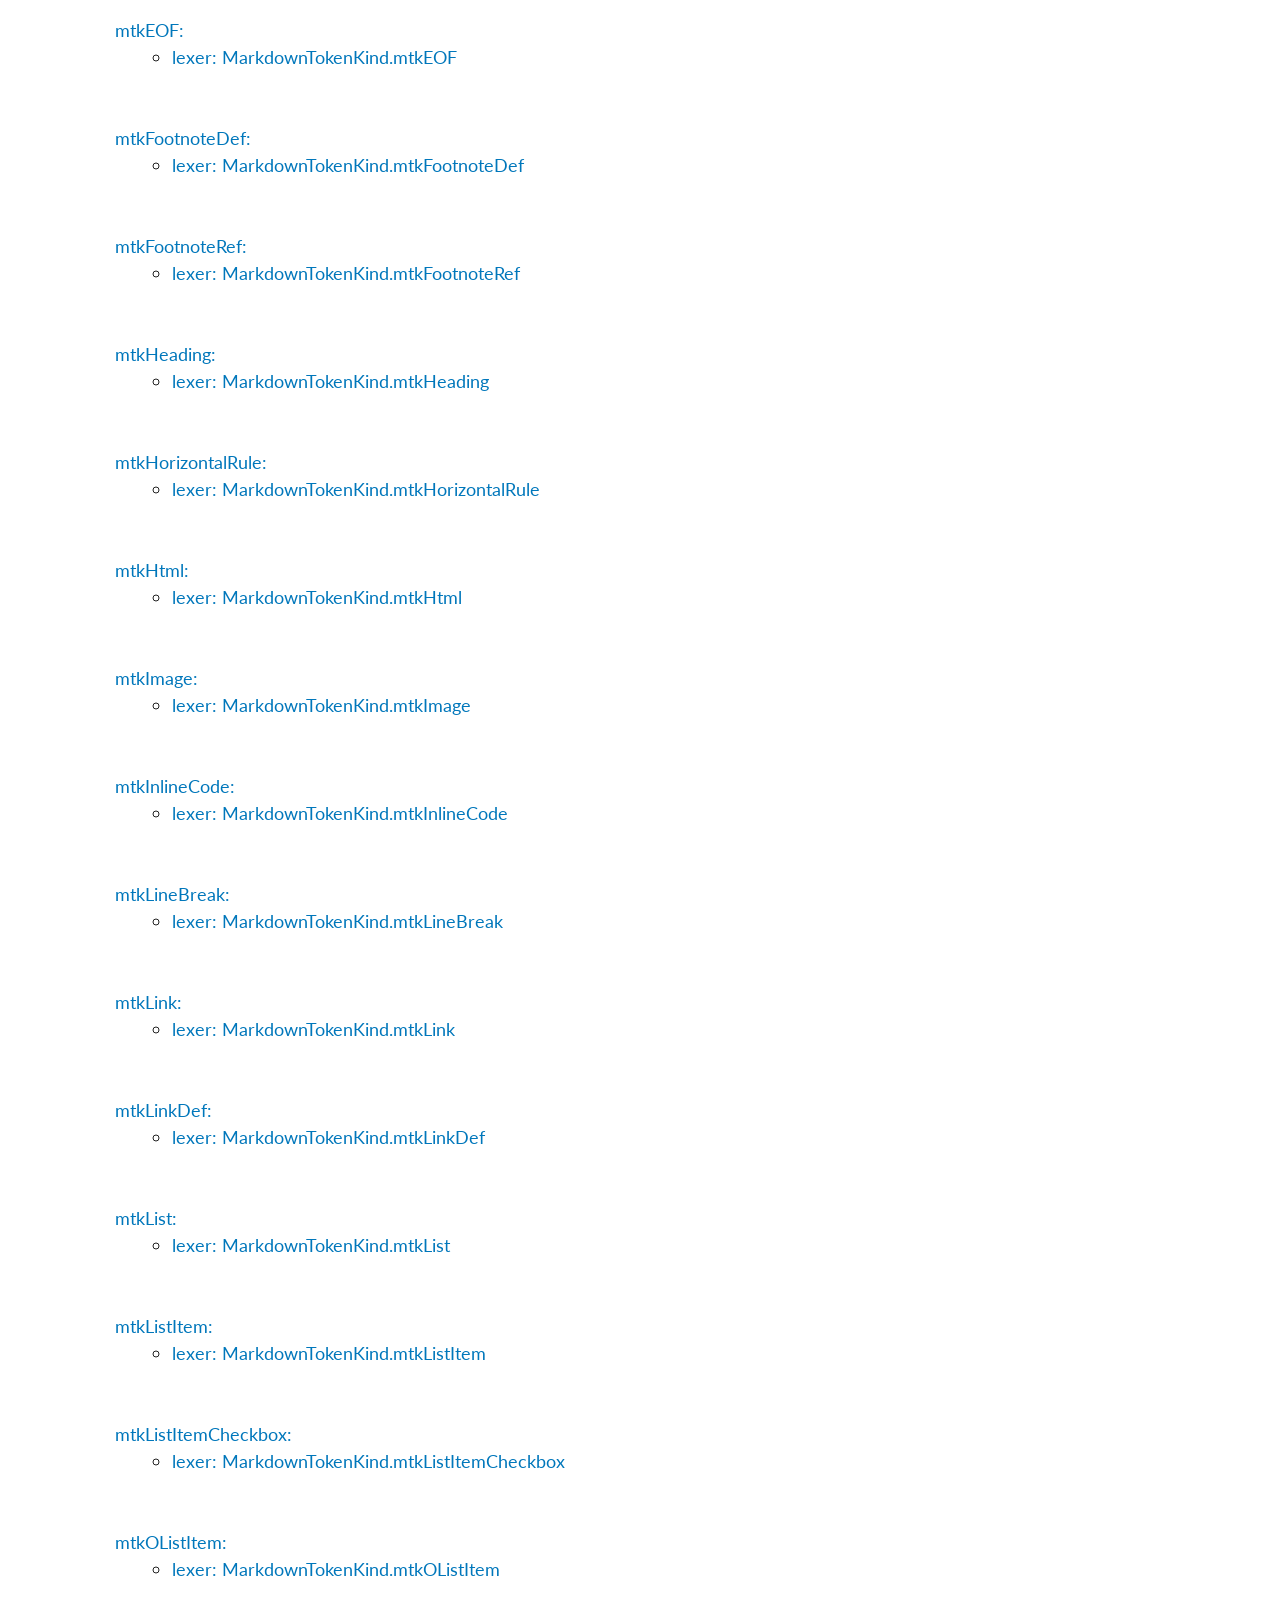
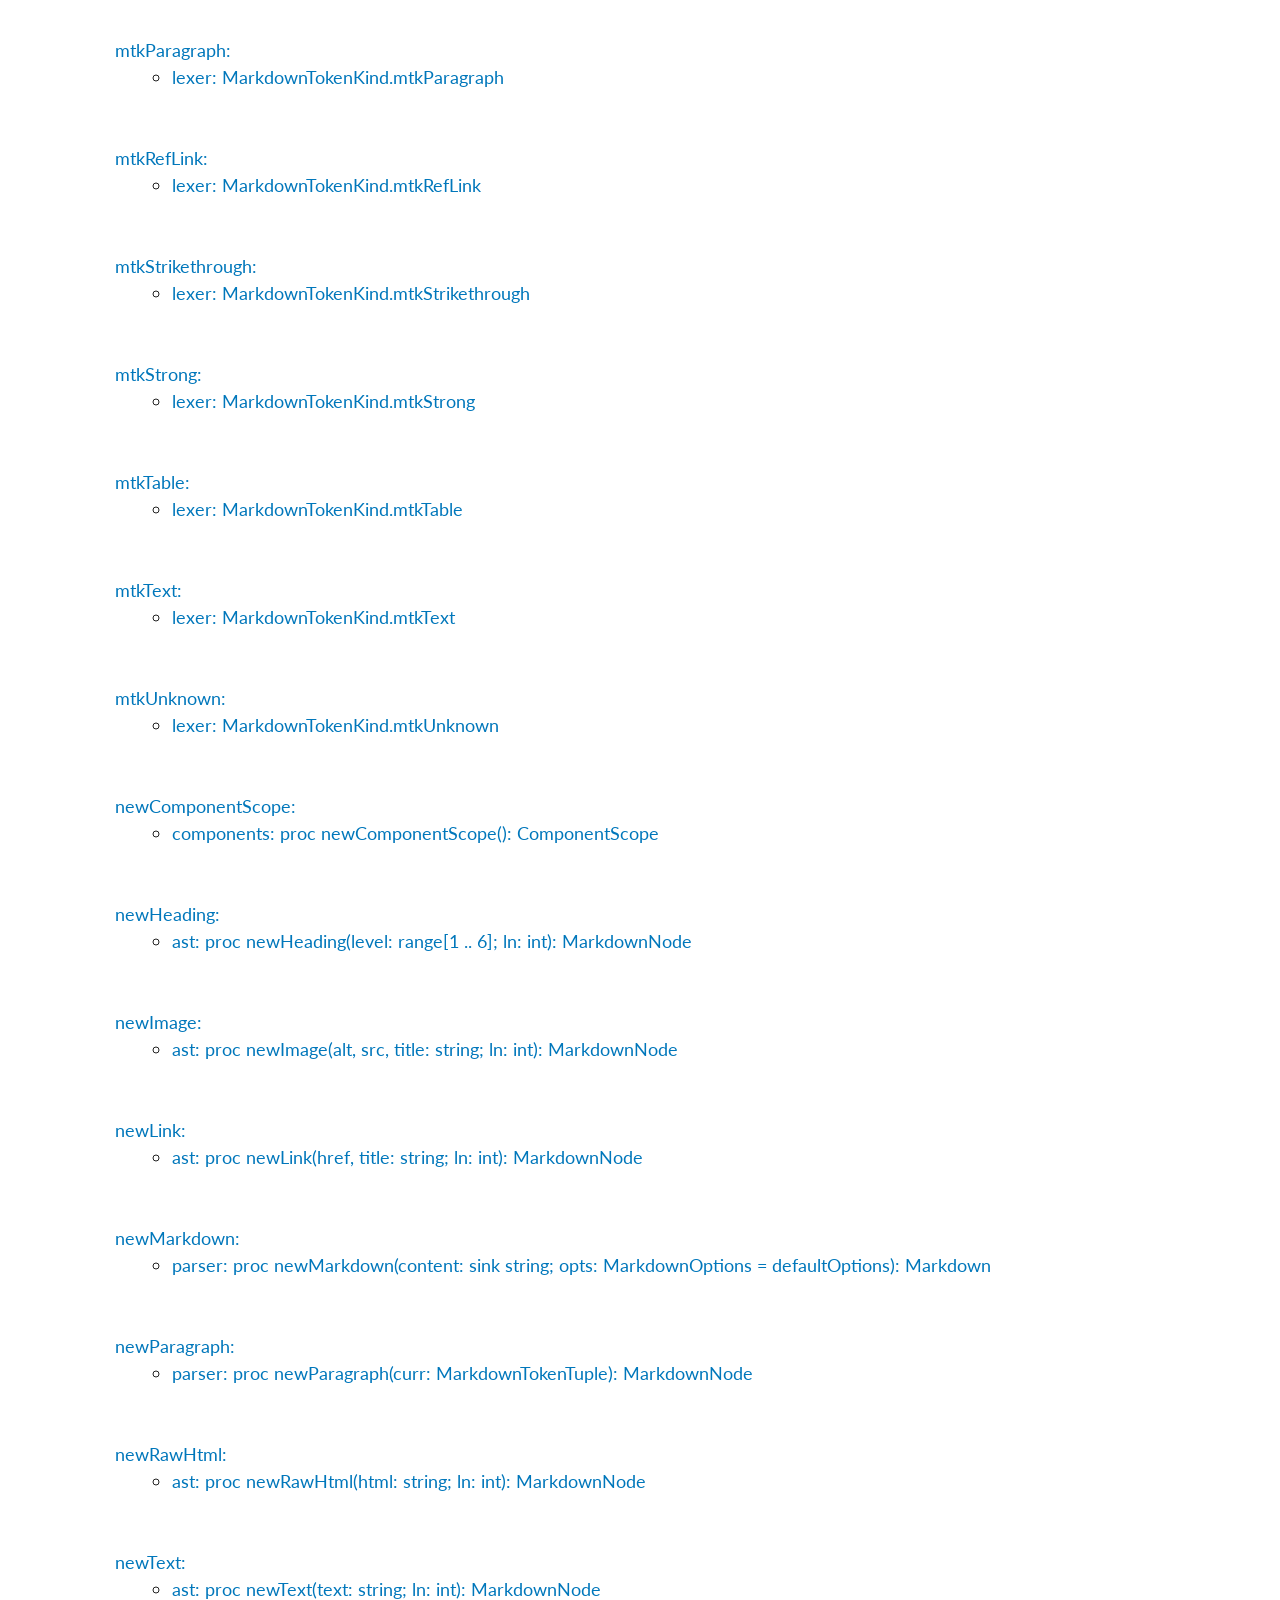
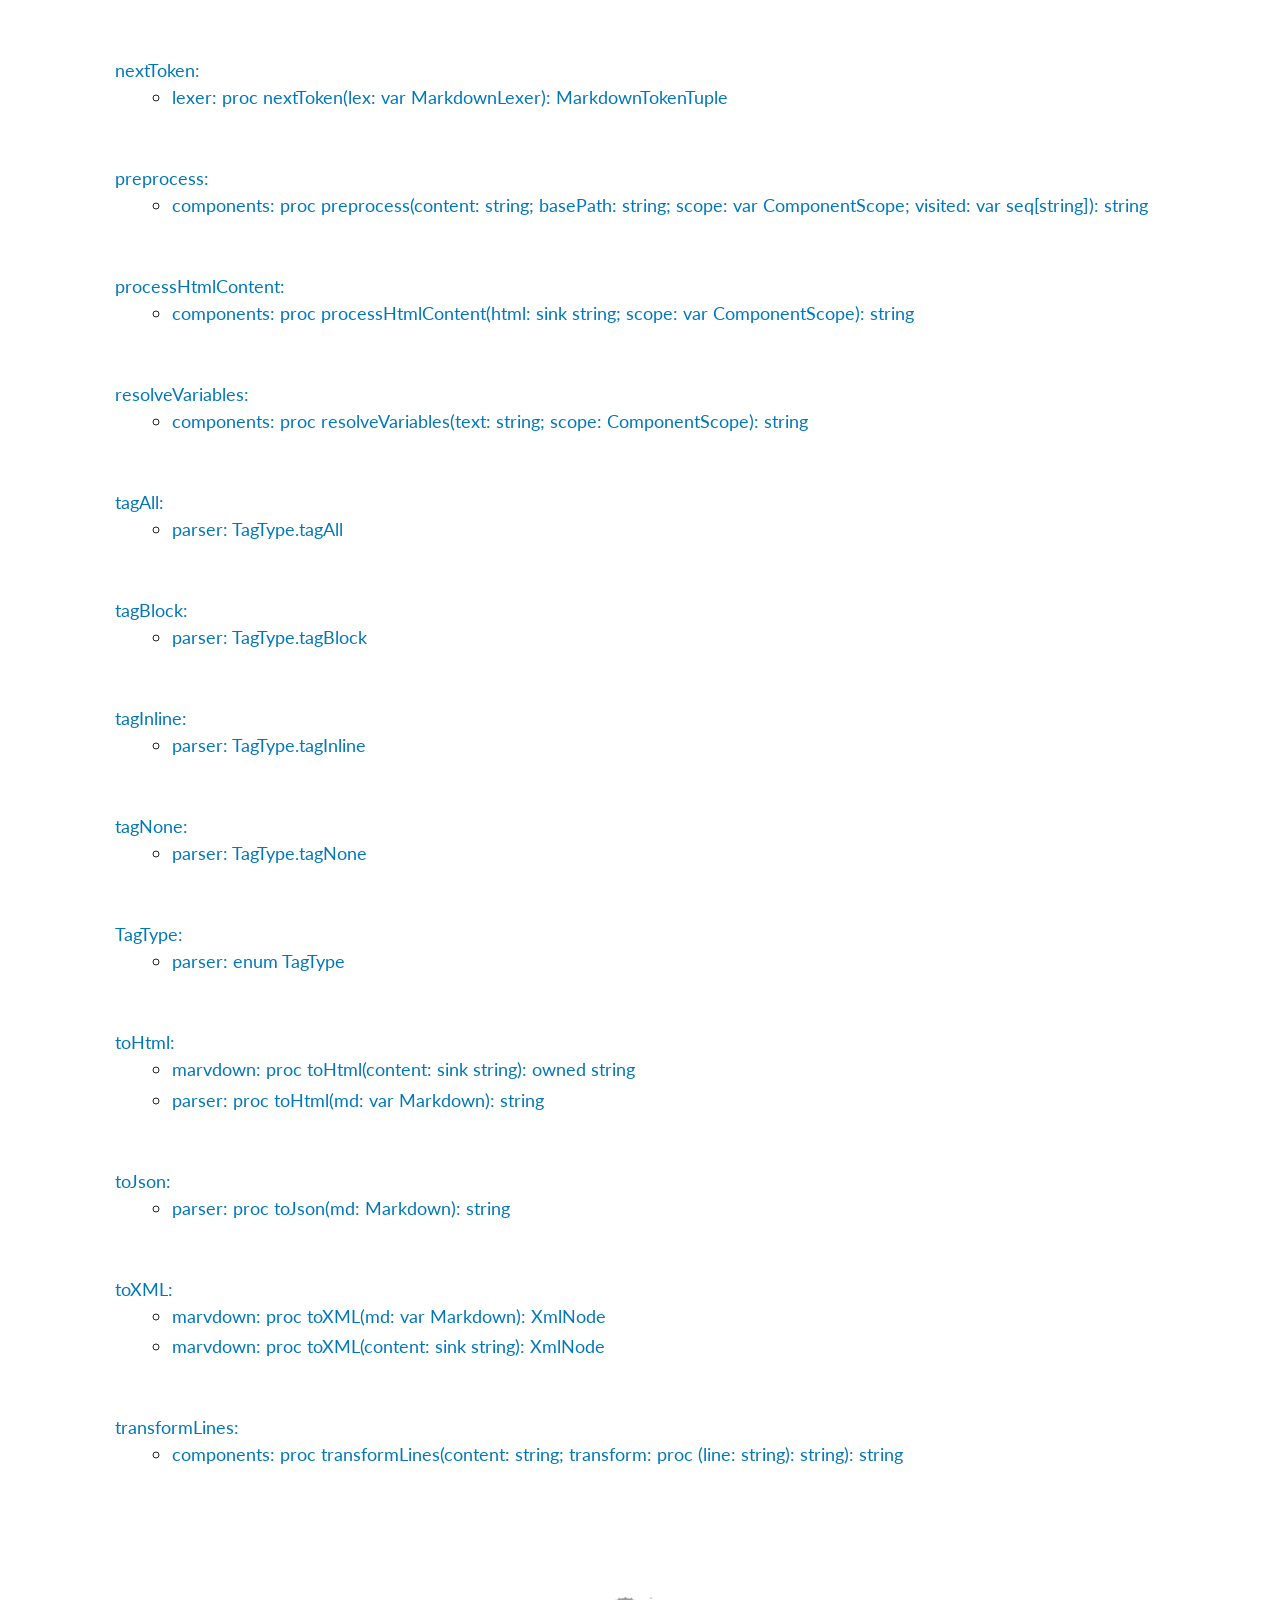
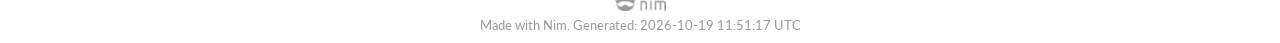
==== commit 734cc154: "deploy: 752f30b895b235f0e68df38bd6b398f04cbe0486" ====
--- a/theindex.html
+++ b/theindex.html
@@ -439,7 +439,7 @@
       <div class="twelve-columns footer">
         <span class="nim-sprite"></span>
         <br>
-        <small style="color: var(--hint);">Made with Nim. Generated: 2026-10-13 18:17:15 UTC</small>
+        <small style="color: var(--hint);">Made with Nim. Generated: 2026-10-19 11:51:17 UTC</small>
       </div>
     </div>
   </div>
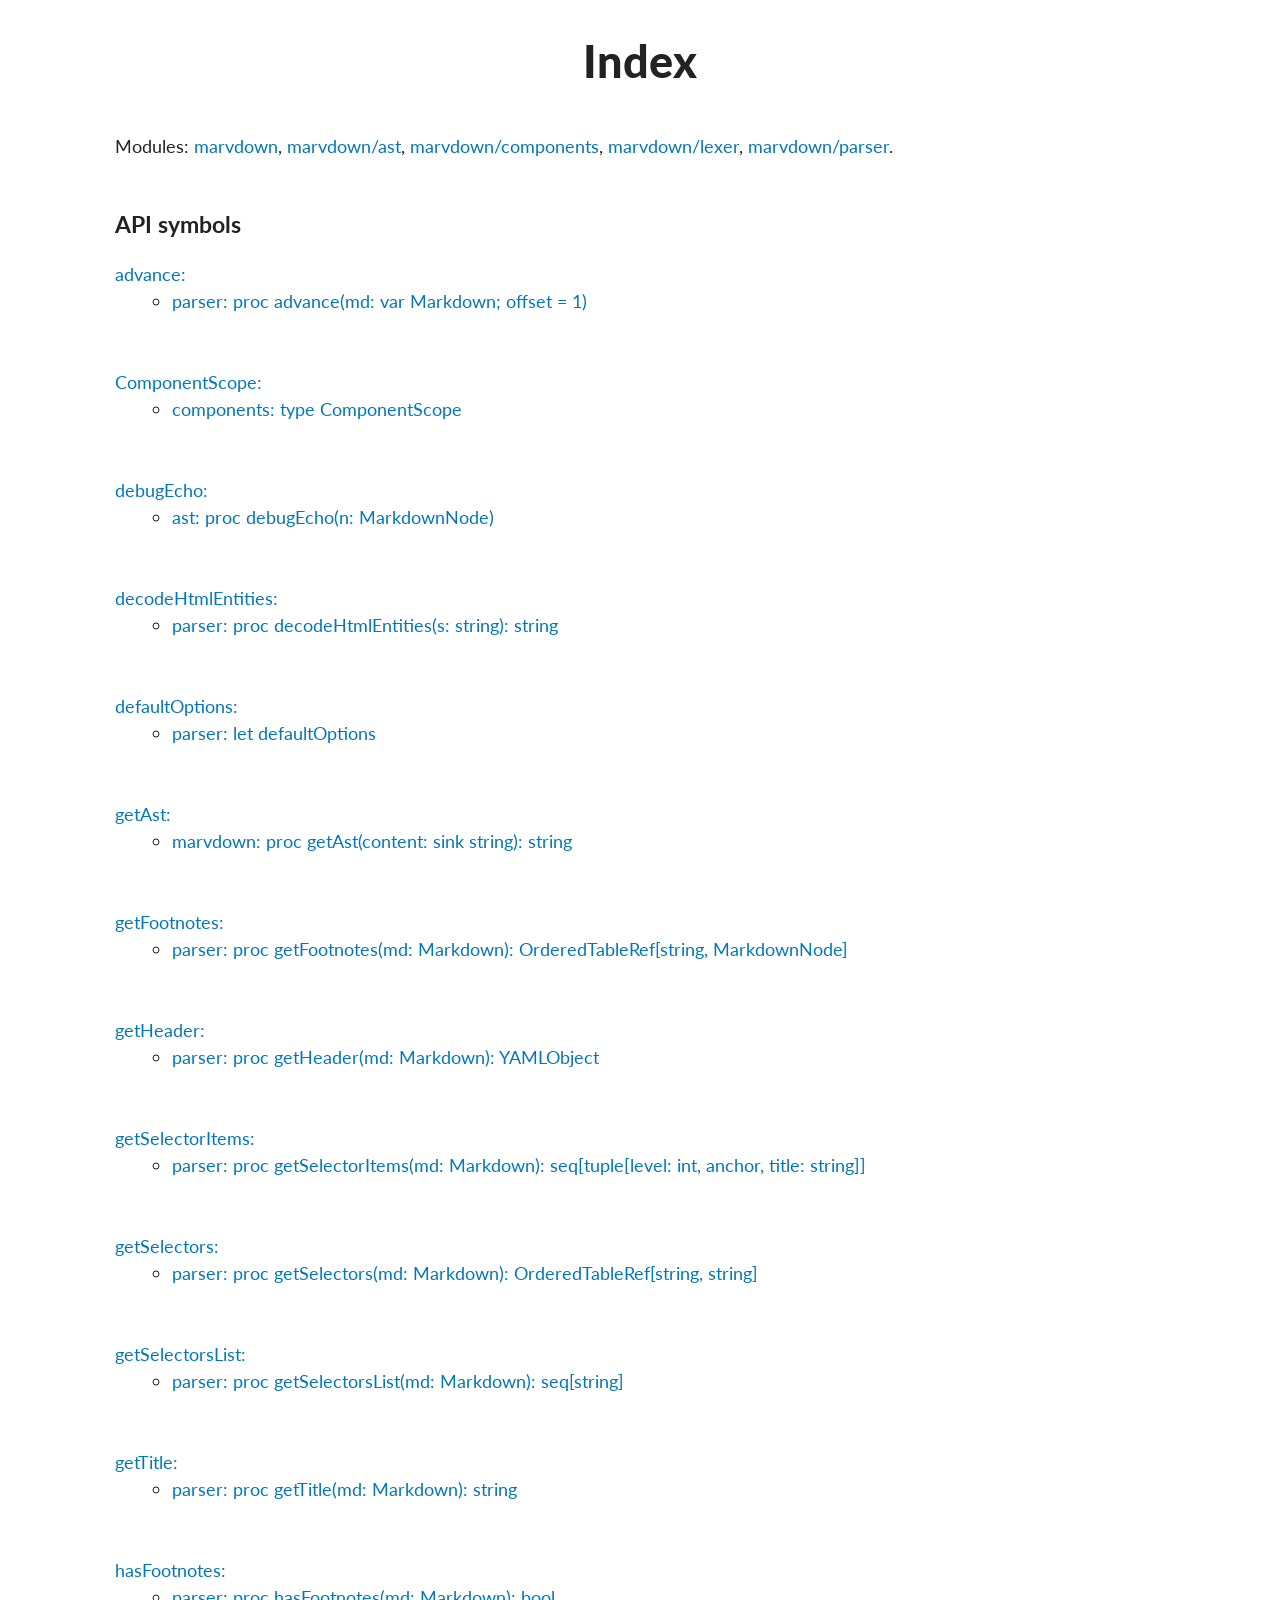
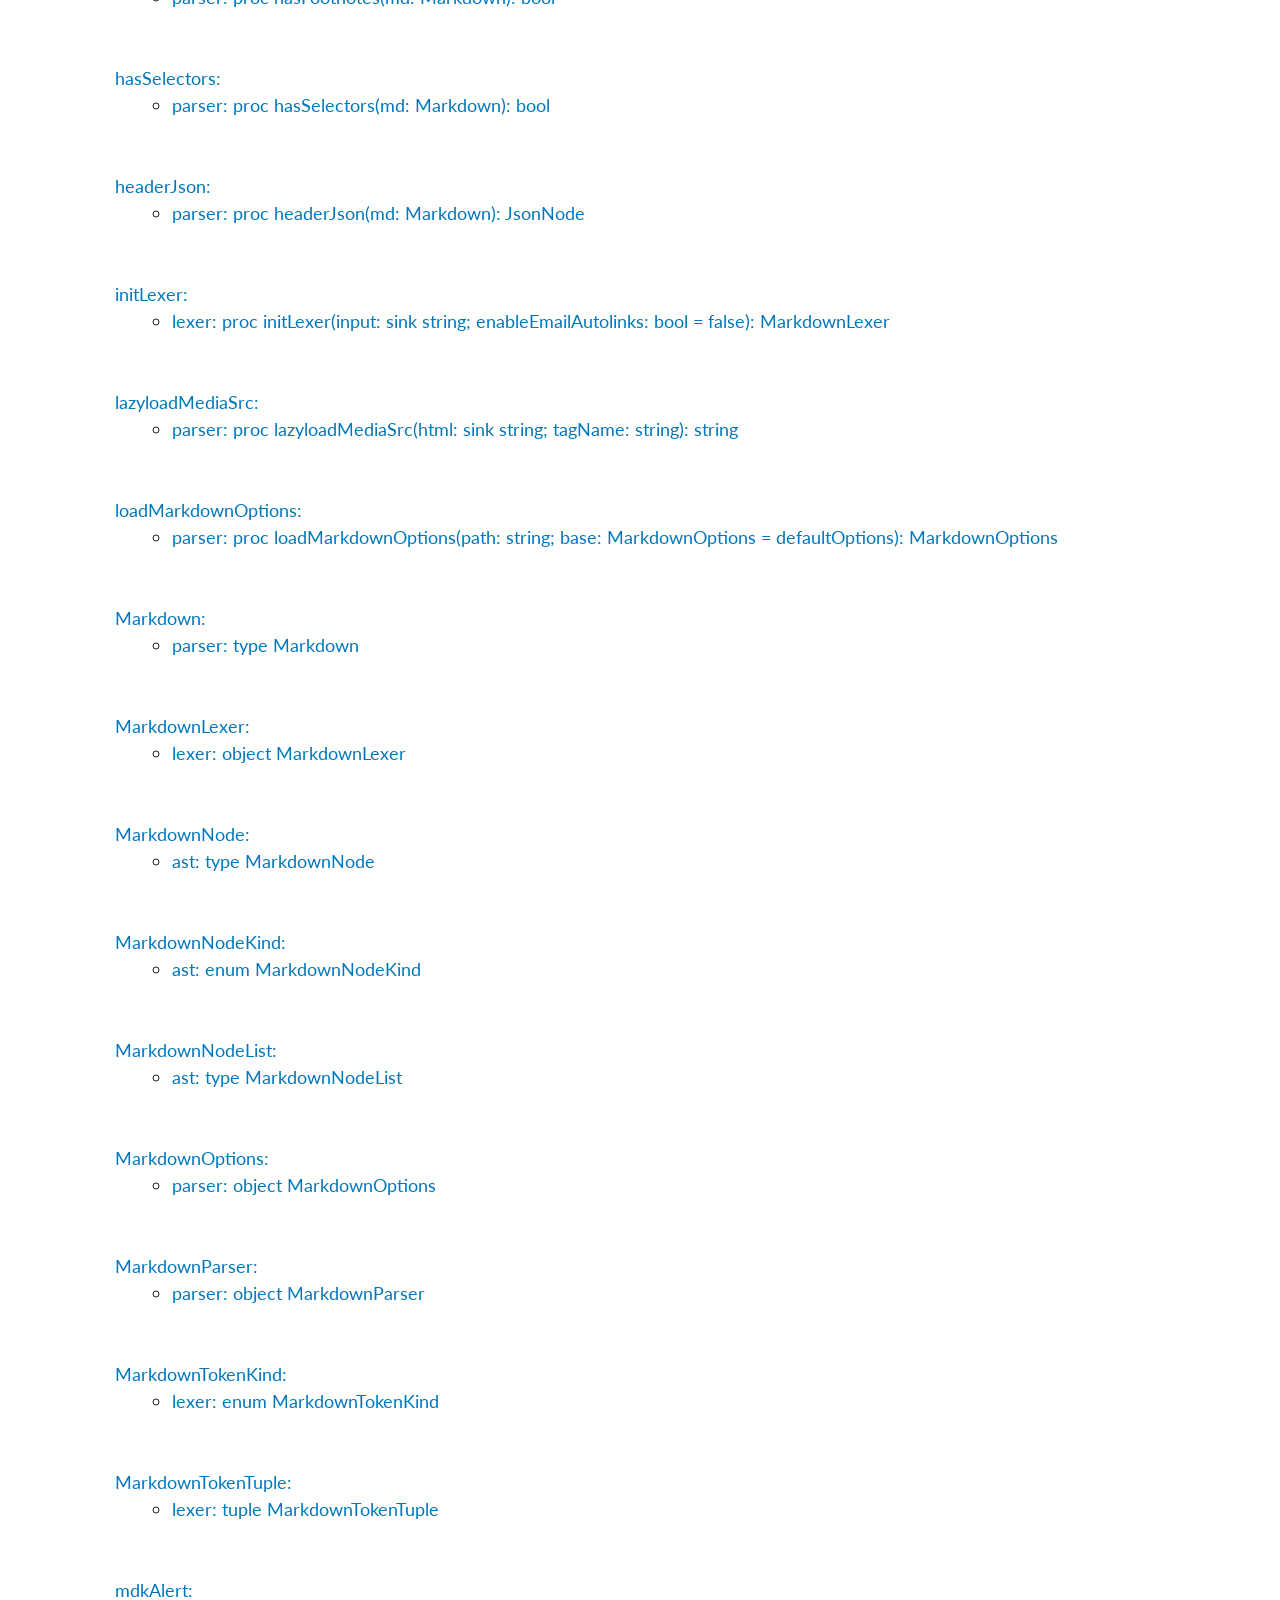
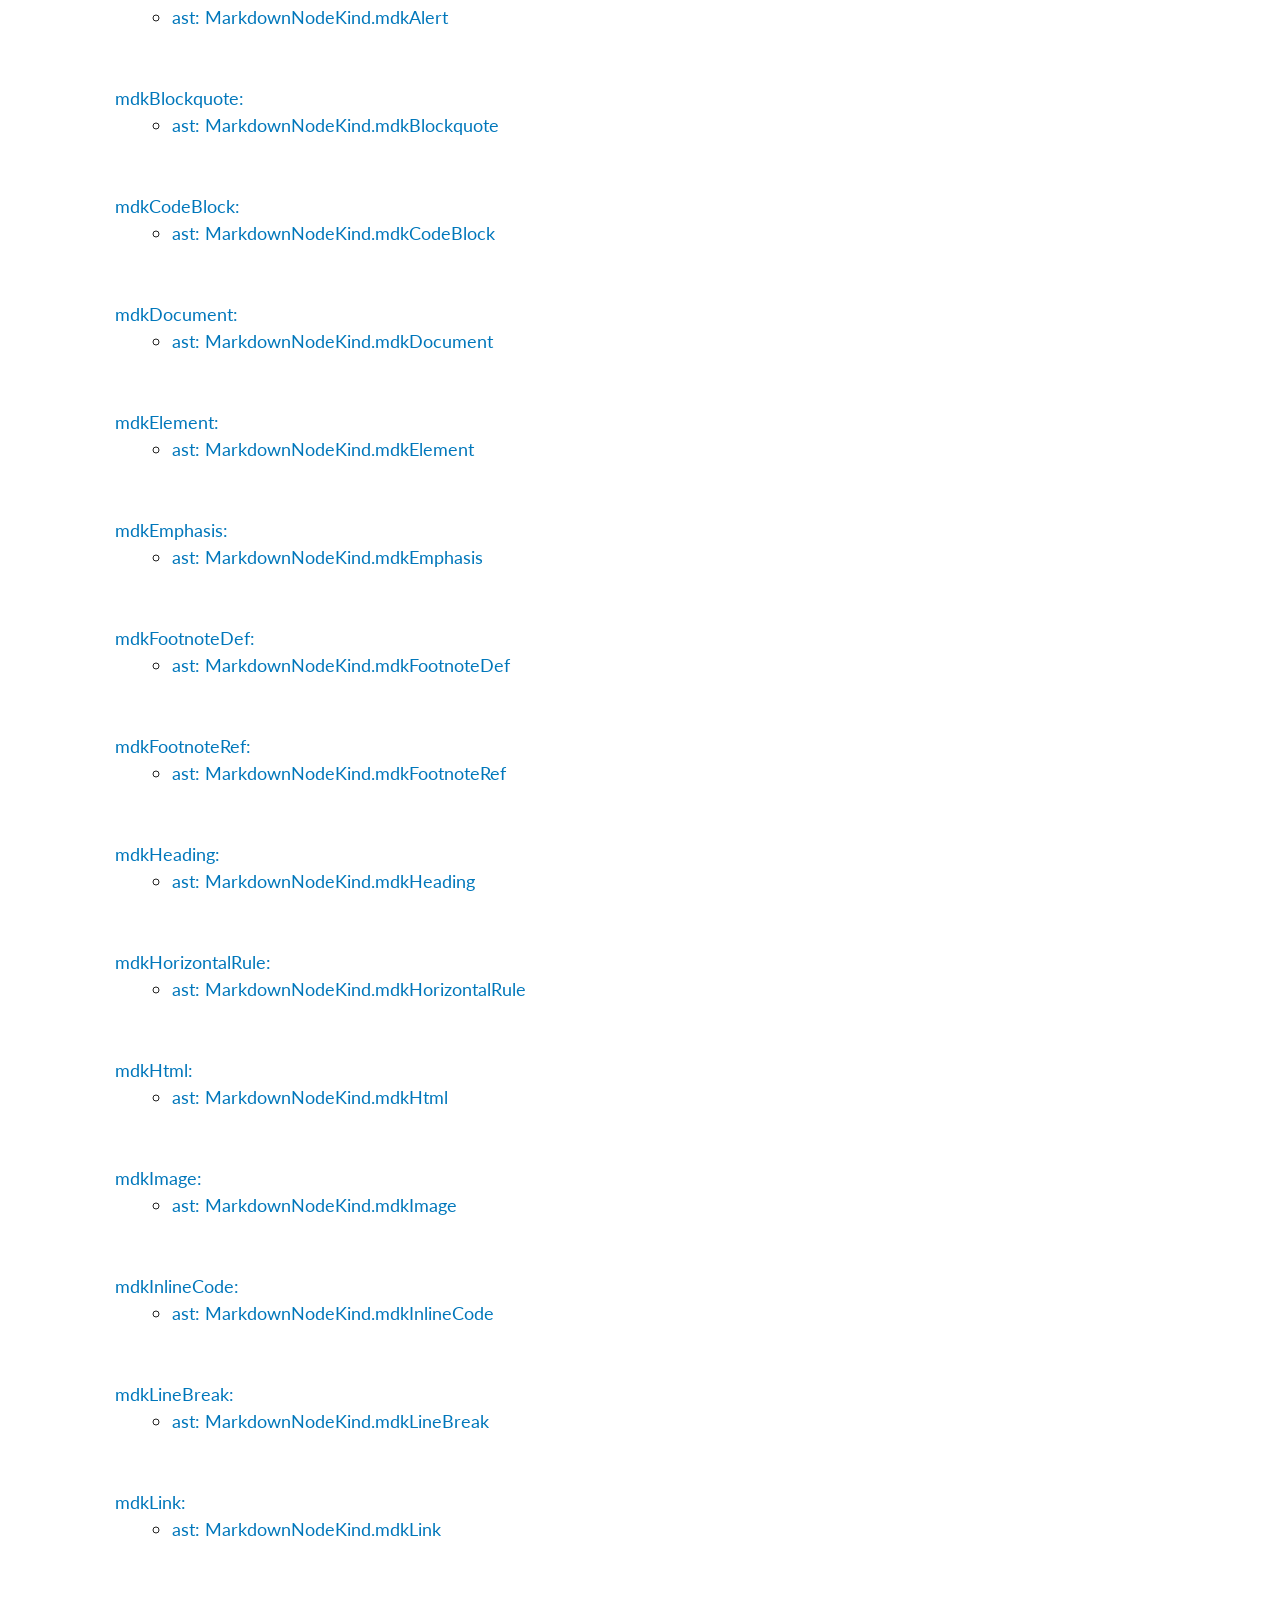
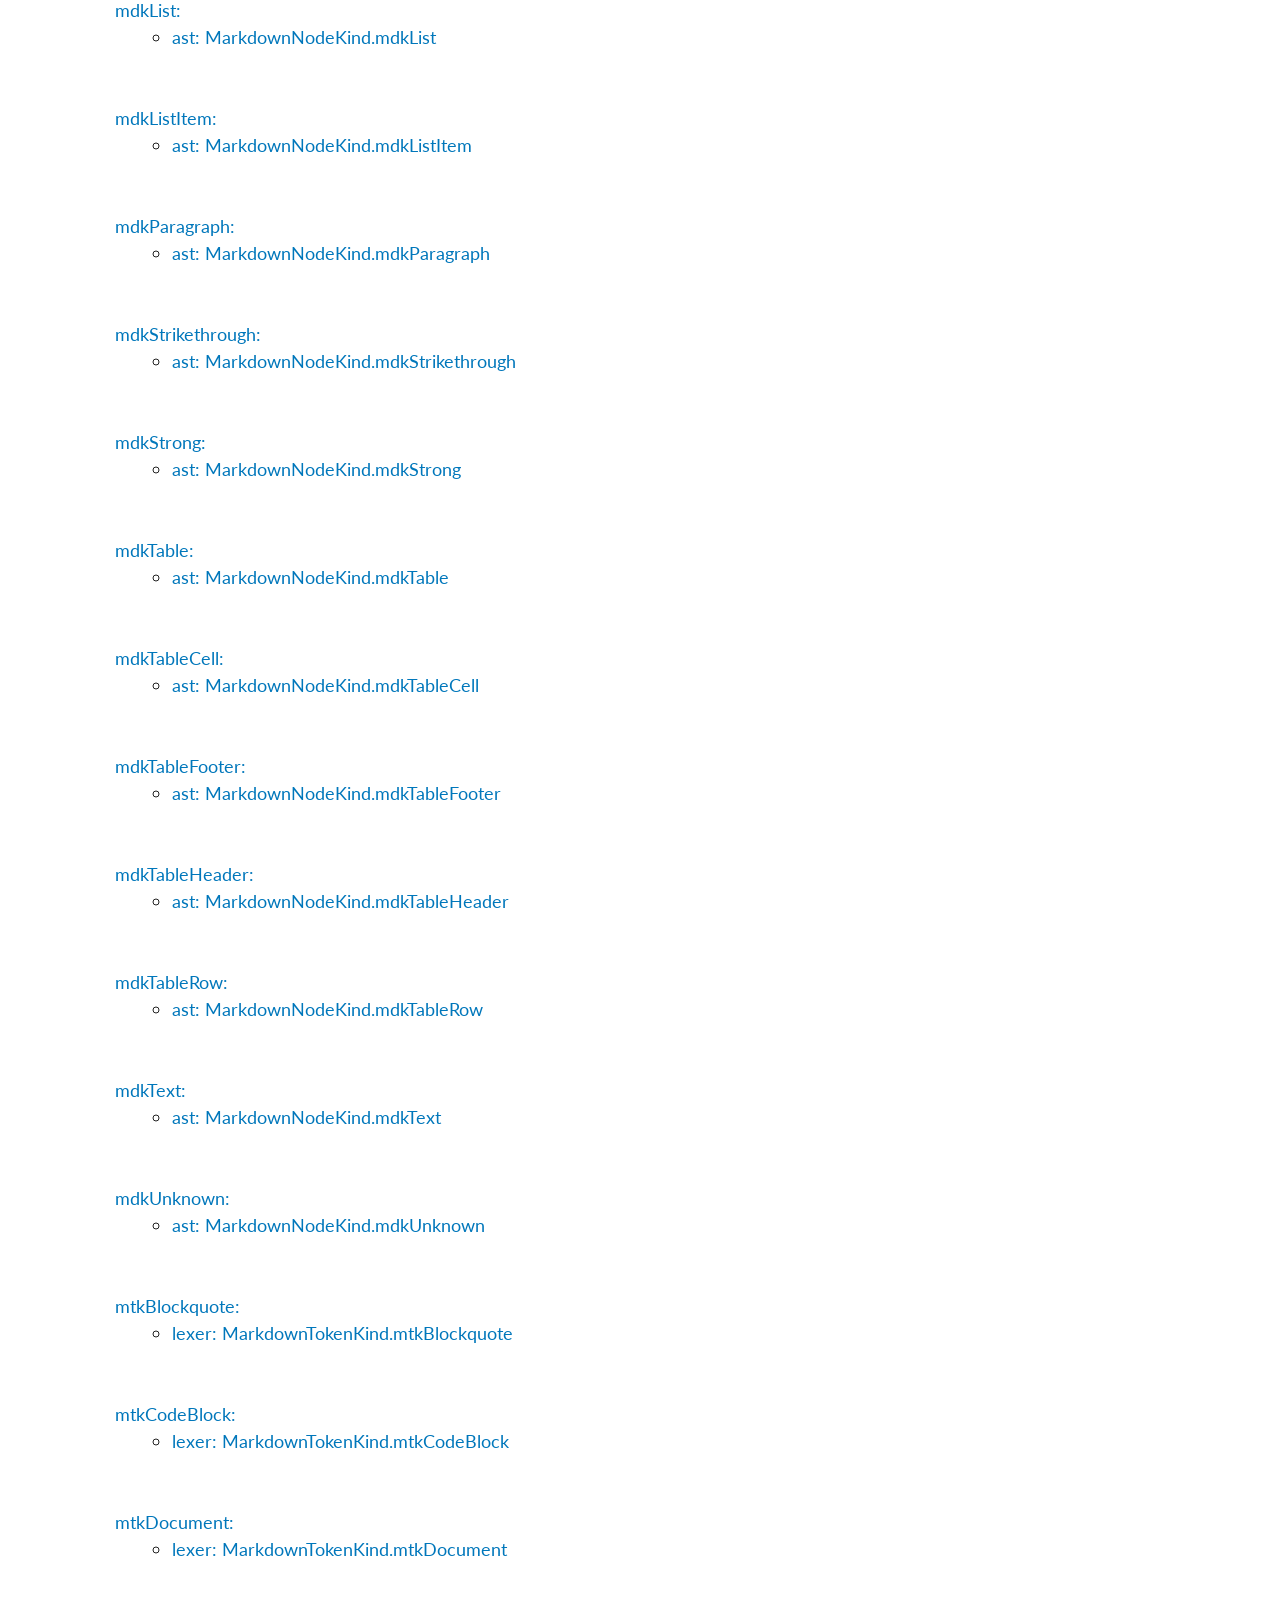
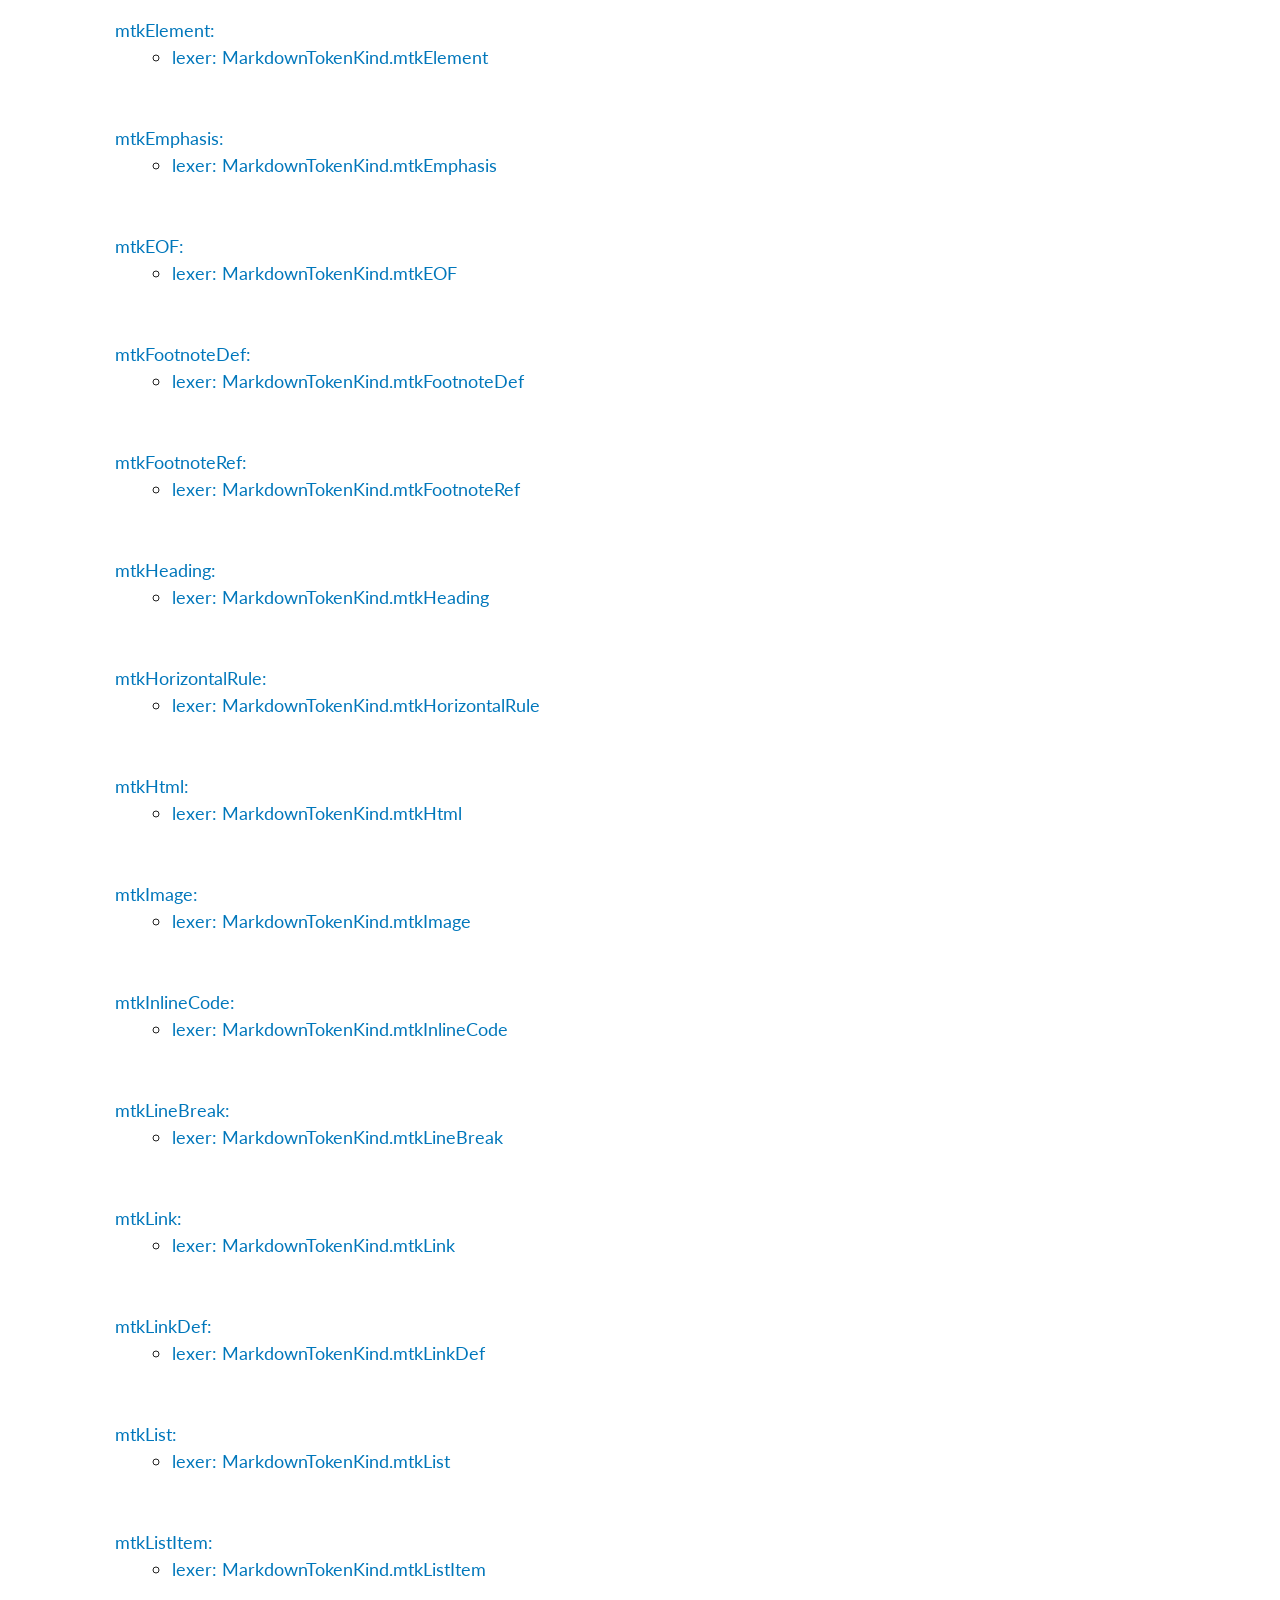
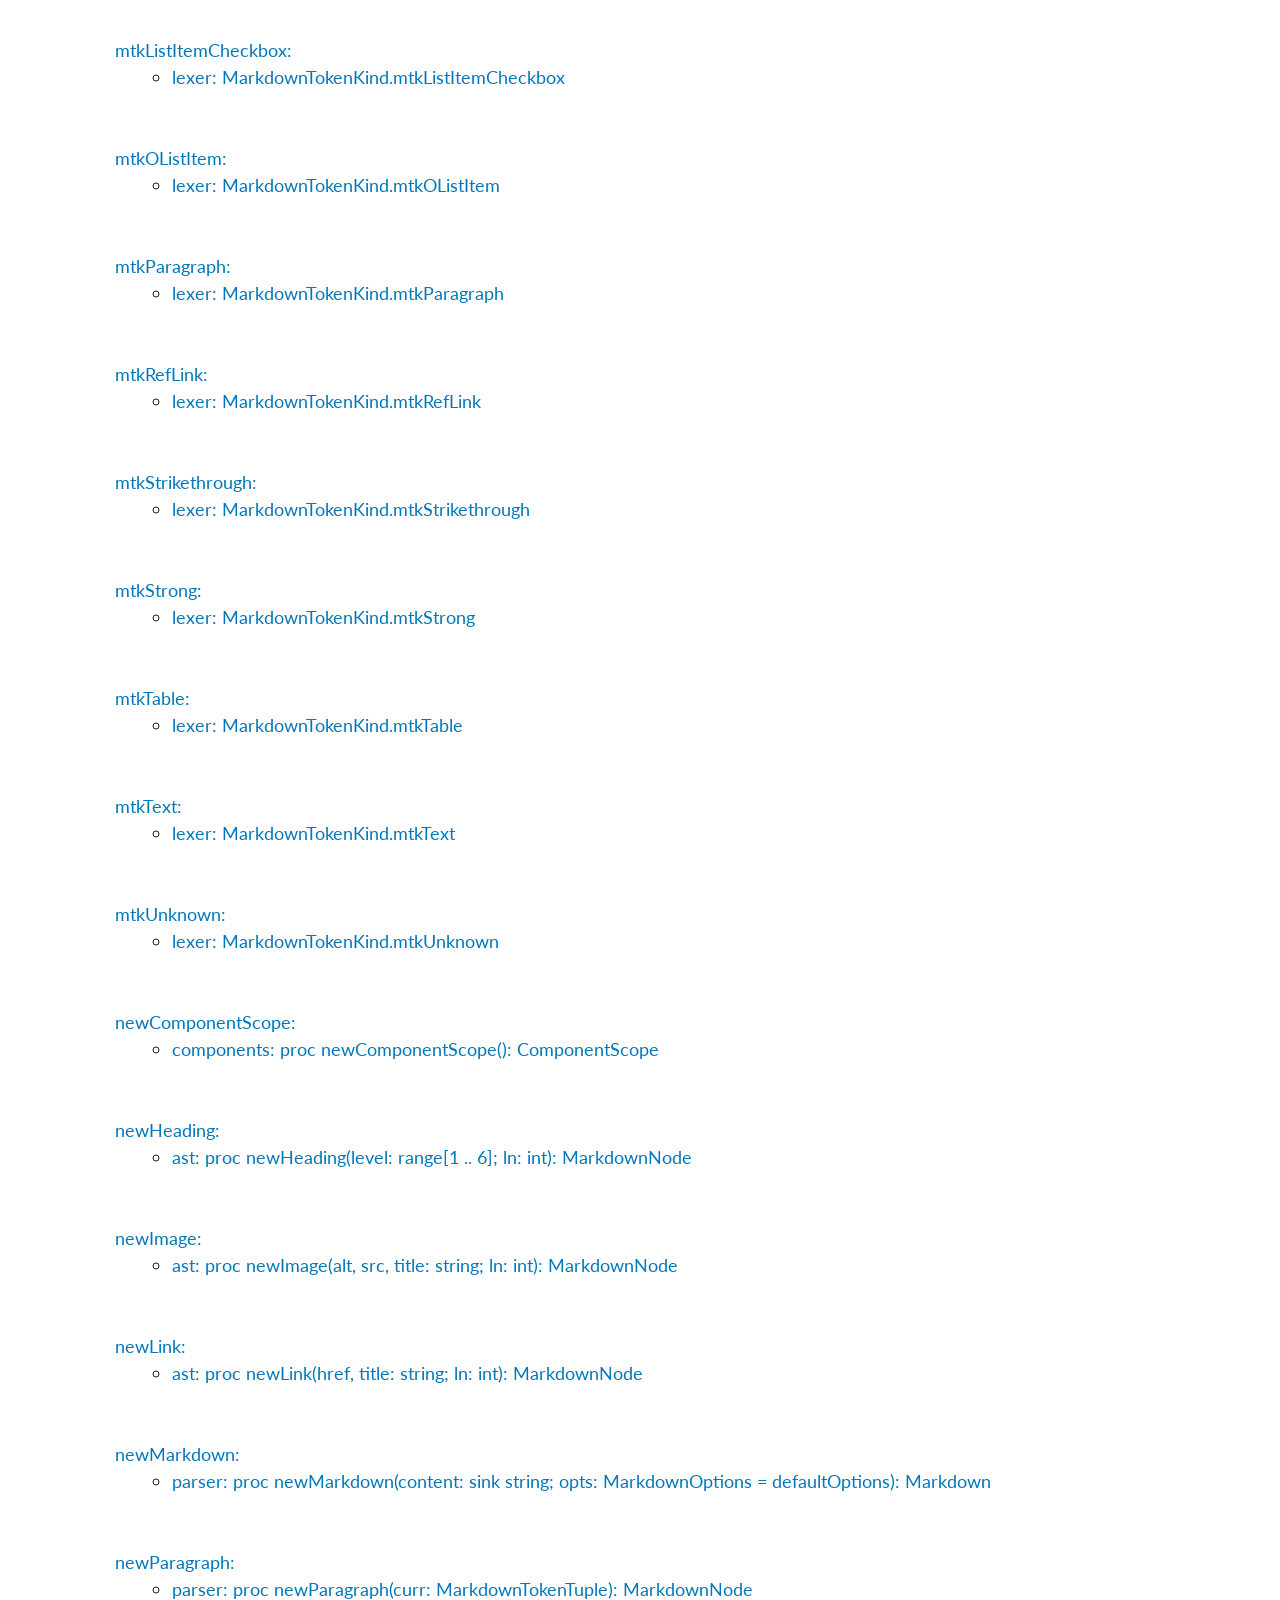
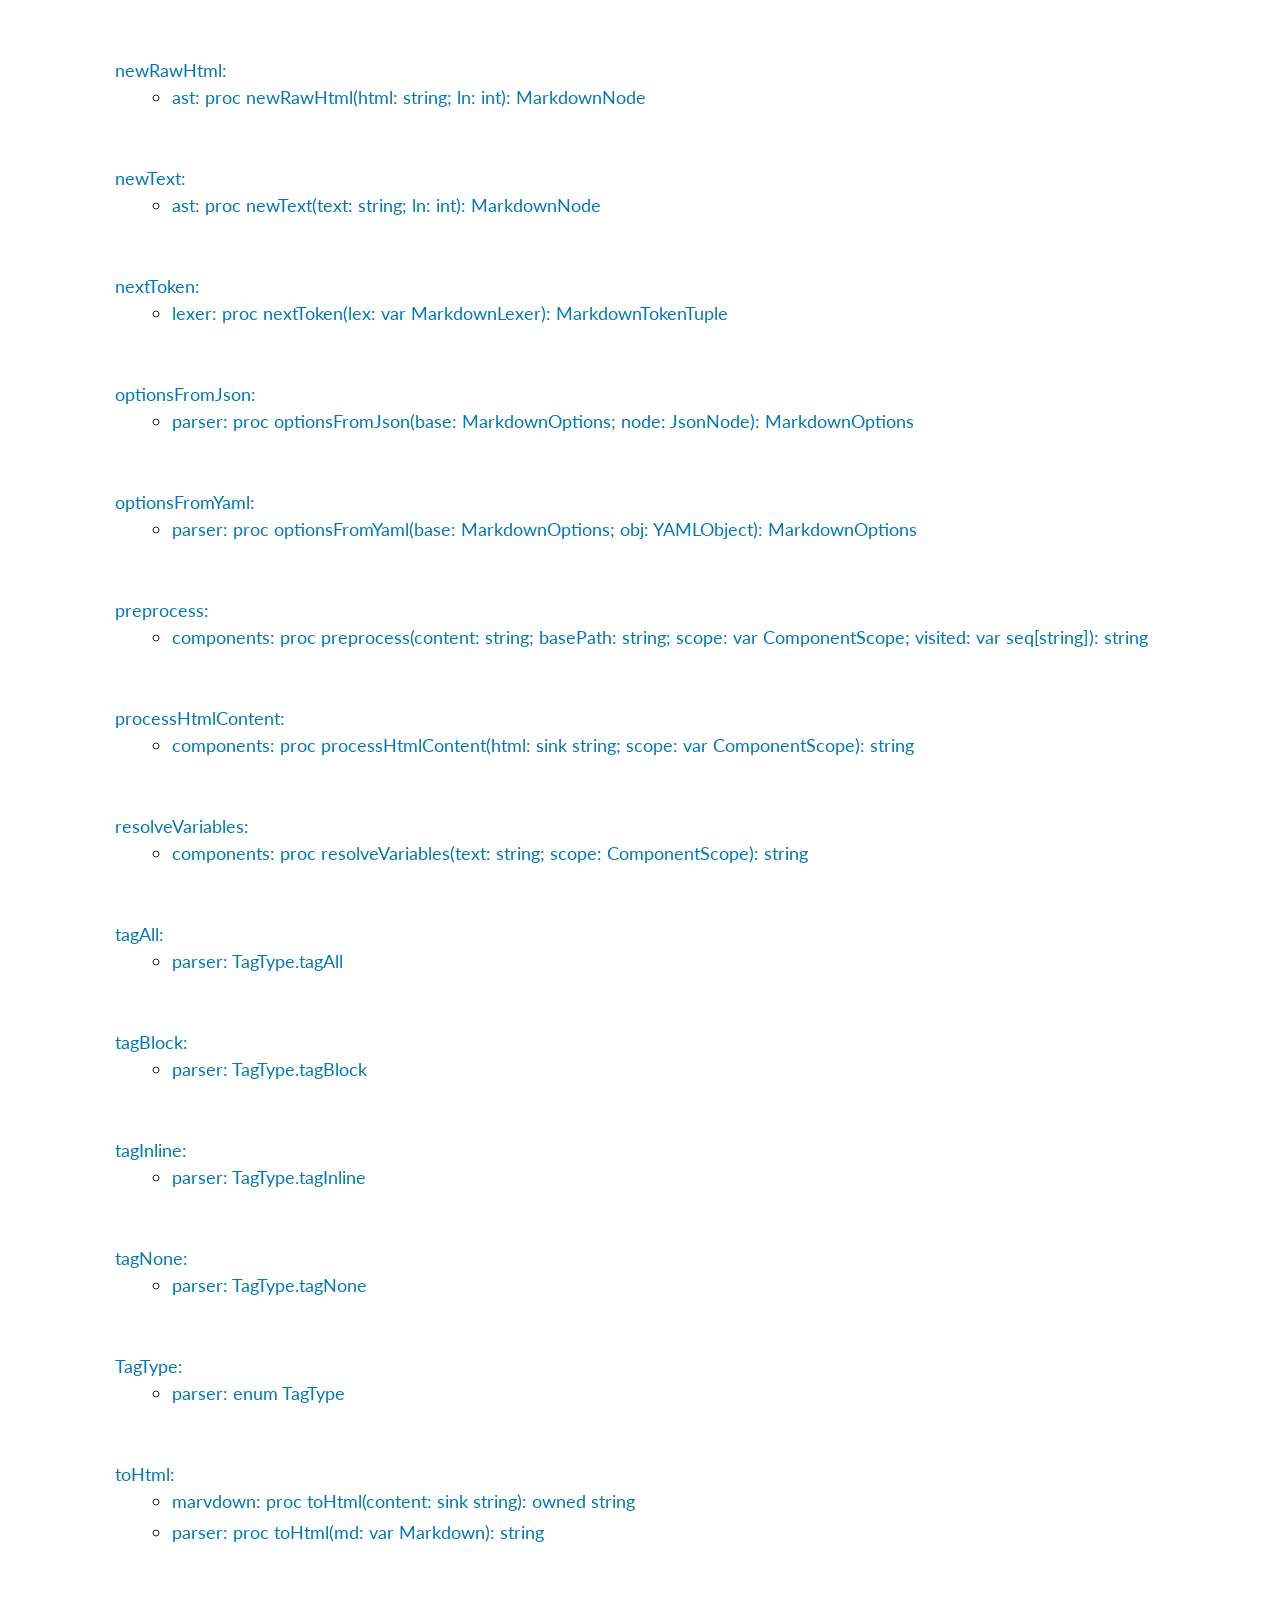
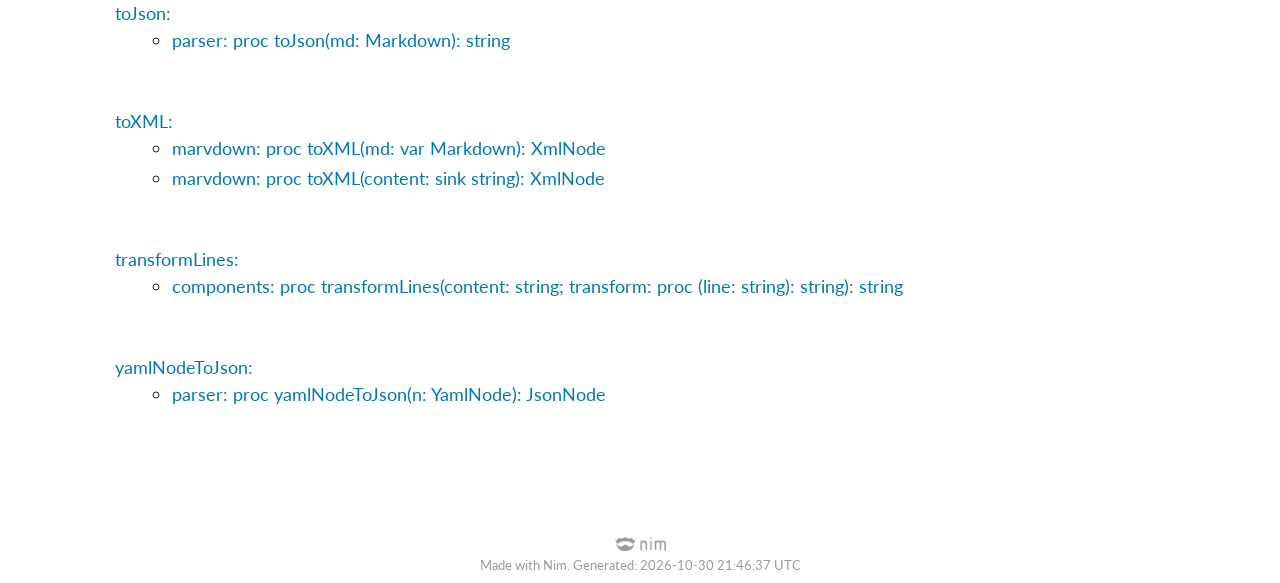
==== commit e1d274ca: "deploy: 31af583e48d2f2e766a72ef6435e6dfd199f7a07" ====
--- a/theindex.html
+++ b/theindex.html
@@ -16,10 +16,10 @@
 <link rel="icon" type="image/png" sizes="32x32" href="[data-uri]">
 
 <!-- CSS -->
-<link rel="stylesheet" type="text/css" href="nimdoc.out.css?v=2.2.12">
+<link rel="stylesheet" type="text/css" href="nimdoc.out.css?v=2.4.0">
 
 <!-- JS -->
-<script type="text/javascript" src="dochack.js?v=2.2.12"></script>
+<script type="text/javascript" src="dochack.js?v=2.4.0"></script>
 </head>
 <body>
   <div class="document" id="documentId">
@@ -45,6 +45,10 @@
 <li><a class="reference external"
           data-doc-search-tag="parser: proc decodeHtmlEntities(s: string): string" href="marvdown/parser.html#decodeHtmlEntities%2Cstring">parser: proc decodeHtmlEntities(s: string): string</a></li>
           </ul></dd>
+<dt><a name="defaultOptions" href="#defaultOptions"><span>defaultOptions:</span></a></dt><dd><ul class="simple">
+<li><a class="reference external"
+          data-doc-search-tag="parser: let defaultOptions" href="marvdown/parser.html#defaultOptions">parser: let defaultOptions</a></li>
+          </ul></dd>
 <dt><a name="getAst" href="#getAst"><span>getAst:</span></a></dt><dd><ul class="simple">
 <li><a class="reference external"
           data-doc-search-tag="marvdown: proc getAst(content: sink string): string" href="index.html#getAst%2Csinkstring">marvdown: proc getAst(content: sink string): string</a></li>
@@ -81,9 +85,9 @@
 <li><a class="reference external"
           data-doc-search-tag="parser: proc hasSelectors(md: Markdown): bool" href="marvdown/parser.html#hasSelectors%2CMarkdown">parser: proc hasSelectors(md: Markdown): bool</a></li>
           </ul></dd>
-<dt><a name="htmlCommand" href="#htmlCommand"><span>htmlCommand:</span></a></dt><dd><ul class="simple">
-<li><a class="reference external"
-          data-doc-search-tag="marvdown: proc htmlCommand(v: Values)" href="index.html#htmlCommand%2CValues">marvdown: proc htmlCommand(v: Values)</a></li>
+<dt><a name="headerJson" href="#headerJson"><span>headerJson:</span></a></dt><dd><ul class="simple">
+<li><a class="reference external"
+          data-doc-search-tag="parser: proc headerJson(md: Markdown): JsonNode" href="marvdown/parser.html#headerJson%2CMarkdown">parser: proc headerJson(md: Markdown): JsonNode</a></li>
           </ul></dd>
 <dt><a name="initLexer" href="#initLexer"><span>initLexer:</span></a></dt><dd><ul class="simple">
 <li><a class="reference external"
@@ -93,6 +97,10 @@
 <li><a class="reference external"
           data-doc-search-tag="parser: proc lazyloadMediaSrc(html: sink string; tagName: string): string" href="marvdown/parser.html#lazyloadMediaSrc%2Csinkstring%2Cstring">parser: proc lazyloadMediaSrc(html: sink string; tagName: string): string</a></li>
           </ul></dd>
+<dt><a name="loadMarkdownOptions" href="#loadMarkdownOptions"><span>loadMarkdownOptions:</span></a></dt><dd><ul class="simple">
+<li><a class="reference external"
+          data-doc-search-tag="parser: proc loadMarkdownOptions(path: string; base: MarkdownOptions = defaultOptions): MarkdownOptions" href="marvdown/parser.html#loadMarkdownOptions%2Cstring%2CMarkdownOptions">parser: proc loadMarkdownOptions(path: string; base: MarkdownOptions = defaultOptions): MarkdownOptions</a></li>
+          </ul></dd>
 <dt><a name="Markdown" href="#Markdown"><span>Markdown:</span></a></dt><dd><ul class="simple">
 <li><a class="reference external"
           data-doc-search-tag="parser: type Markdown" href="marvdown/parser.html#Markdown">parser: type Markdown</a></li>
@@ -380,6 +388,14 @@
 <dt><a name="nextToken" href="#nextToken"><span>nextToken:</span></a></dt><dd><ul class="simple">
 <li><a class="reference external"
           data-doc-search-tag="lexer: proc nextToken(lex: var MarkdownLexer): MarkdownTokenTuple" href="marvdown/lexer.html#nextToken%2CMarkdownLexer">lexer: proc nextToken(lex: var MarkdownLexer): MarkdownTokenTuple</a></li>
+          </ul></dd>
+<dt><a name="optionsFromJson" href="#optionsFromJson"><span>optionsFromJson:</span></a></dt><dd><ul class="simple">
+<li><a class="reference external"
+          data-doc-search-tag="parser: proc optionsFromJson(base: MarkdownOptions; node: JsonNode): MarkdownOptions" href="marvdown/parser.html#optionsFromJson%2CMarkdownOptions%2CJsonNode">parser: proc optionsFromJson(base: MarkdownOptions; node: JsonNode): MarkdownOptions</a></li>
+          </ul></dd>
+<dt><a name="optionsFromYaml" href="#optionsFromYaml"><span>optionsFromYaml:</span></a></dt><dd><ul class="simple">
+<li><a class="reference external"
+          data-doc-search-tag="parser: proc optionsFromYaml(base: MarkdownOptions; obj: YAMLObject): MarkdownOptions" href="marvdown/parser.html#optionsFromYaml%2CMarkdownOptions%2CYAMLObject">parser: proc optionsFromYaml(base: MarkdownOptions; obj: YAMLObject): MarkdownOptions</a></li>
           </ul></dd>
 <dt><a name="preprocess" href="#preprocess"><span>preprocess:</span></a></dt><dd><ul class="simple">
 <li><a class="reference external"
@@ -434,12 +450,16 @@
 <dt><a name="transformLines" href="#transformLines"><span>transformLines:</span></a></dt><dd><ul class="simple">
 <li><a class="reference external"
           data-doc-search-tag="components: proc transformLines(content: string; transform: proc (line: string): string): string" href="marvdown/components.html#transformLines%2Cstring%2Cproc%28string%29">components: proc transformLines(content: string; transform: proc (line: string): string): string</a></li>
+          </ul></dd>
+<dt><a name="yamlNodeToJson" href="#yamlNodeToJson"><span>yamlNodeToJson:</span></a></dt><dd><ul class="simple">
+<li><a class="reference external"
+          data-doc-search-tag="parser: proc yamlNodeToJson(n: YamlNode): JsonNode" href="marvdown/parser.html#yamlNodeToJson%2CYamlNode">parser: proc yamlNodeToJson(n: YamlNode): JsonNode</a></li>
           </ul></dd>
 </dl>
       <div class="twelve-columns footer">
         <span class="nim-sprite"></span>
         <br>
-        <small style="color: var(--hint);">Made with Nim. Generated: 2026-10-19 11:51:17 UTC</small>
+        <small style="color: var(--hint);">Made with Nim. Generated: 2026-10-30 21:46:37 UTC</small>
       </div>
     </div>
   </div>
--- a/nimdoc.out.css
+++ b/nimdoc.out.css
@@ -553,6 +553,11 @@
 ul.nested-toc-section > li {
   margin-left: 1.25em; }
 
+ul.simple-toc-section a.current,
+ul.nested-toc-section a.current {
+  font-weight: bold;
+  color: var(--anchor-focus);
+}
 
 ol.arabic {
   list-style: decimal; }
@@ -1139,3 +1144,7 @@
 span.attachedType {
   display: none;
   visibility: hidden; }
+
+summary {
+  cursor: pointer;
+}
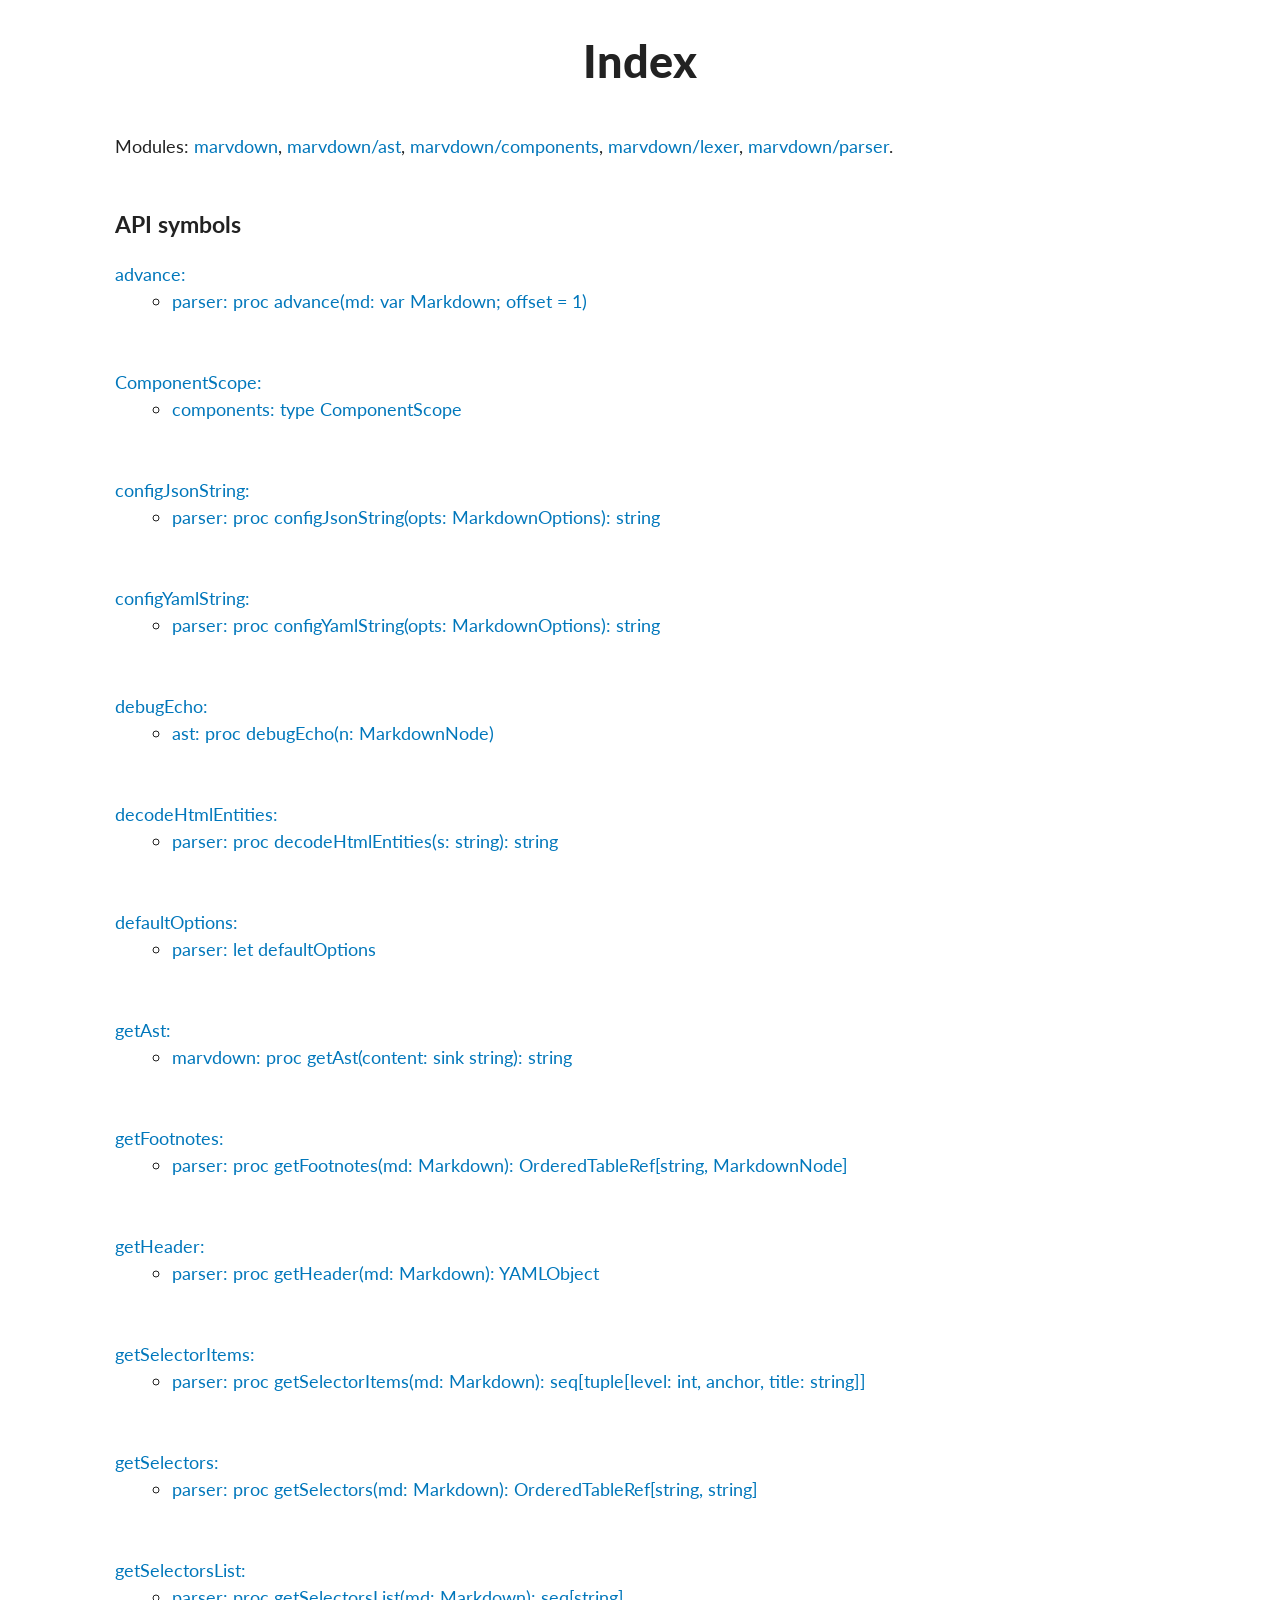
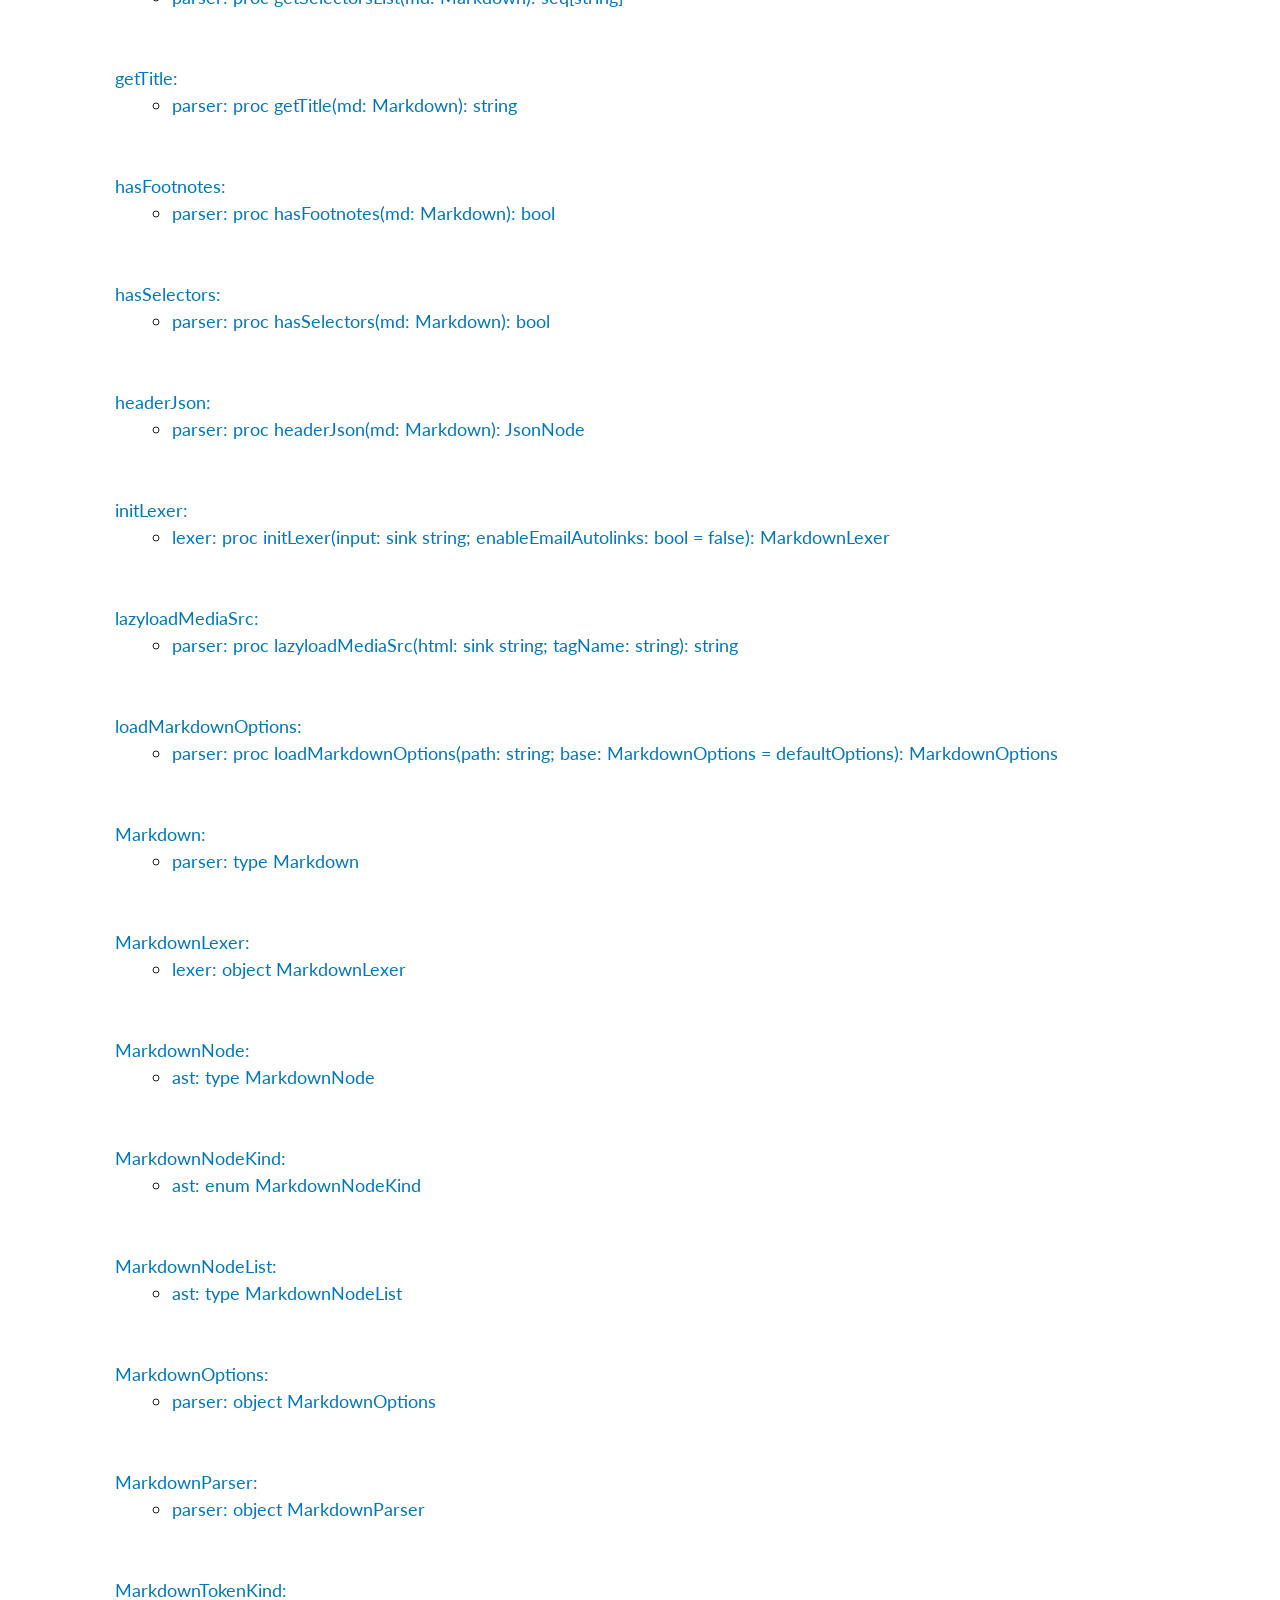
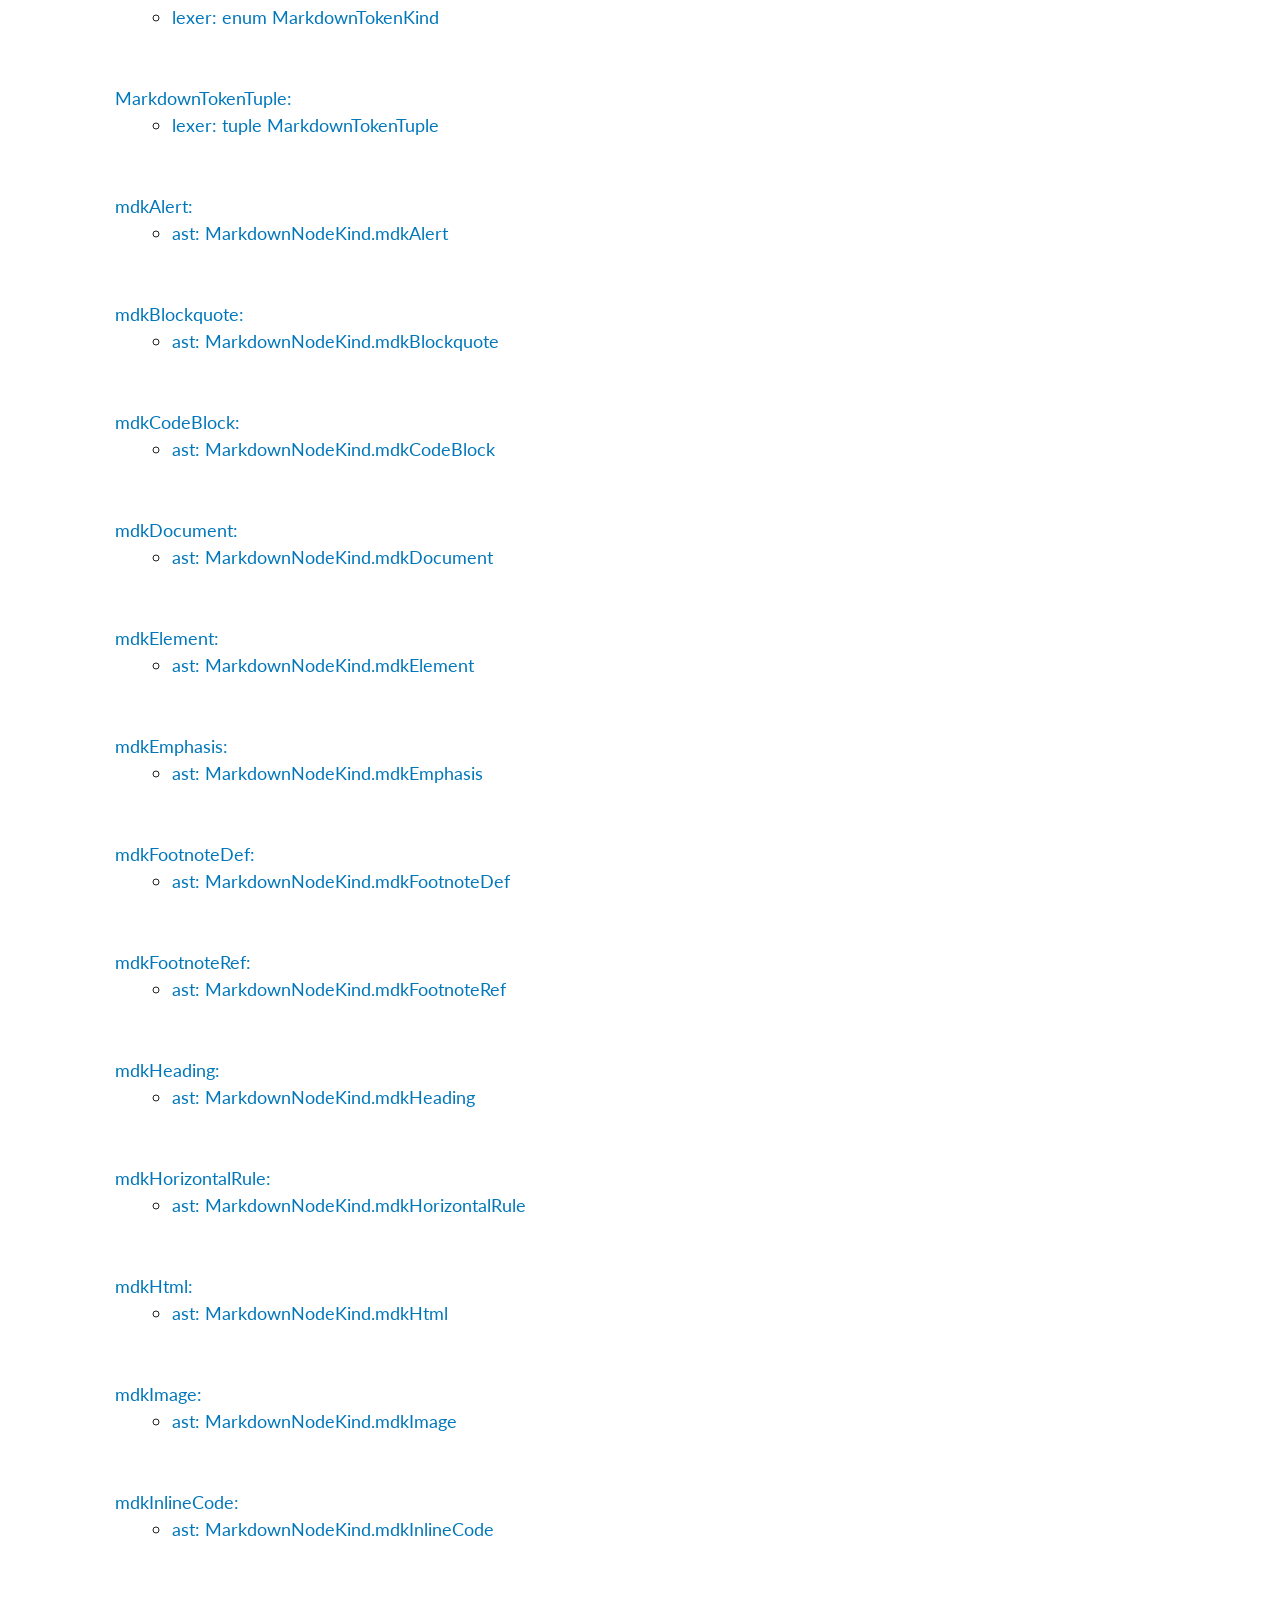
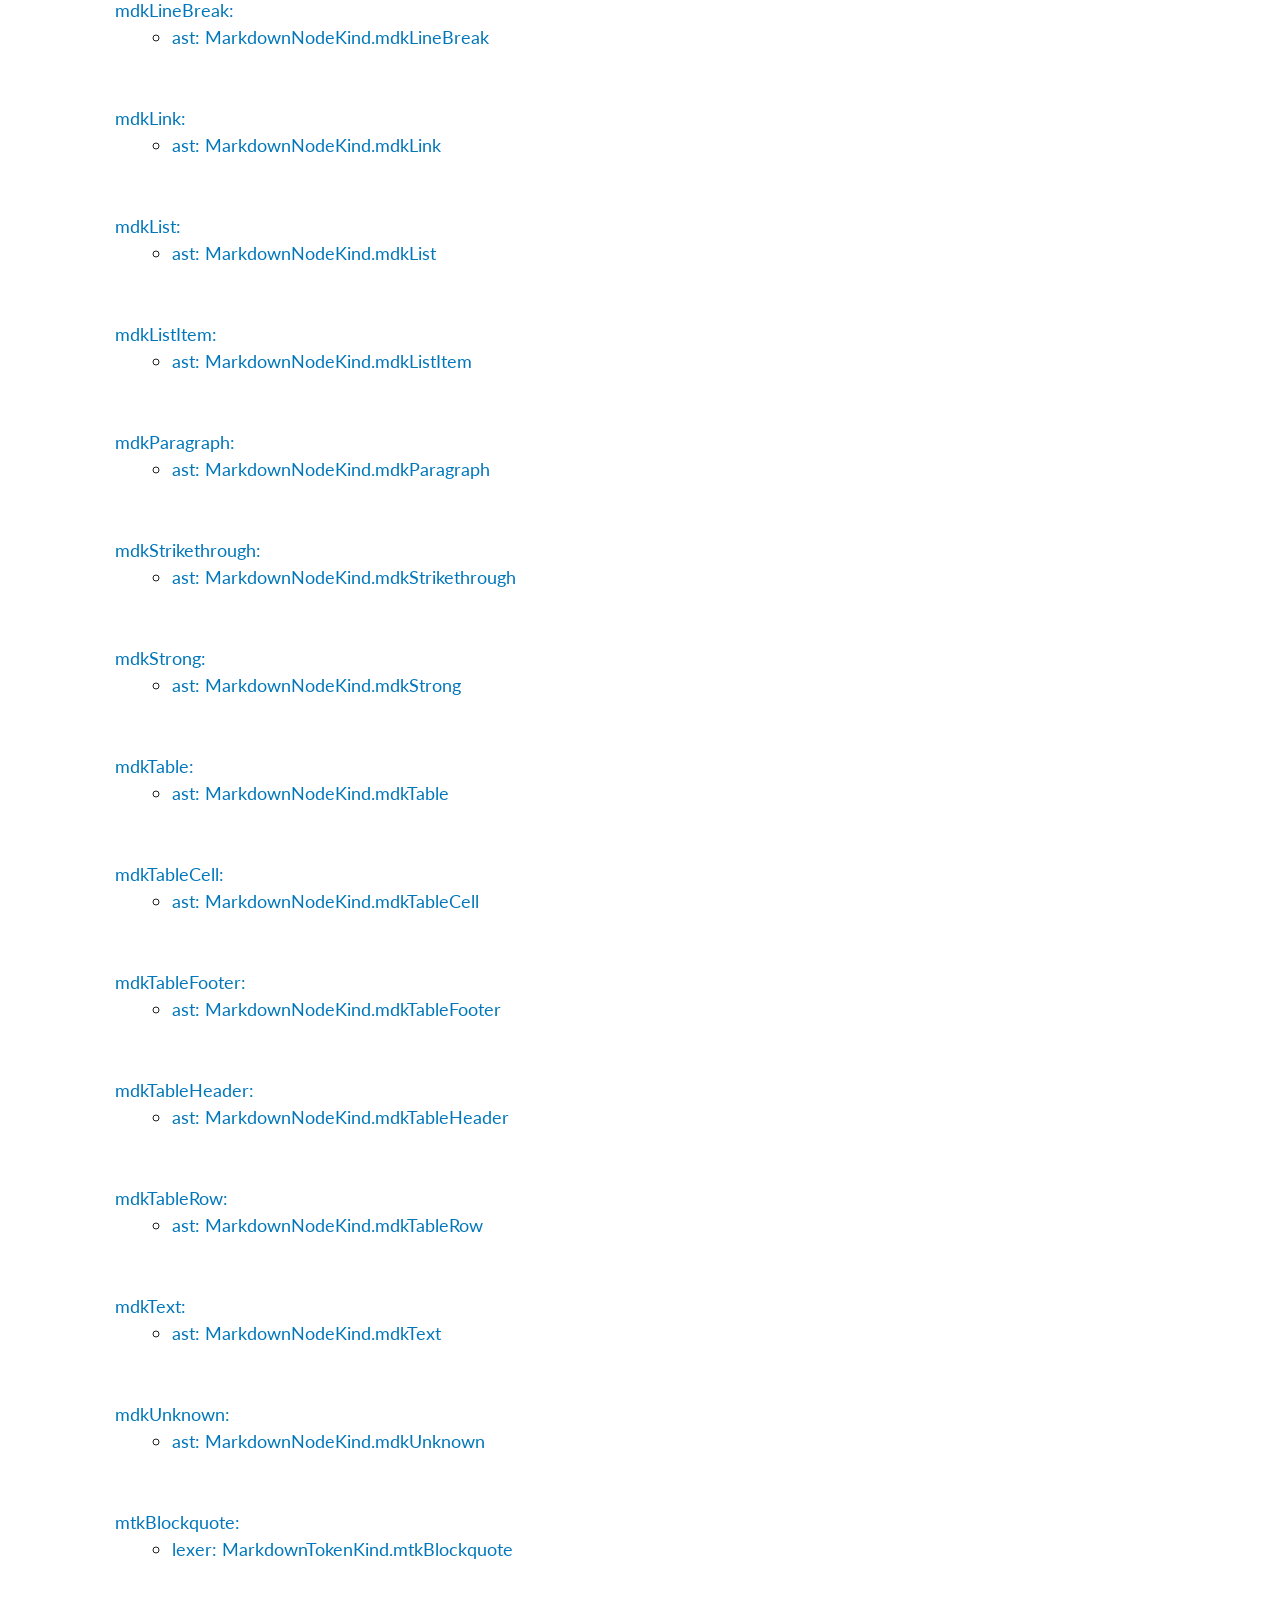
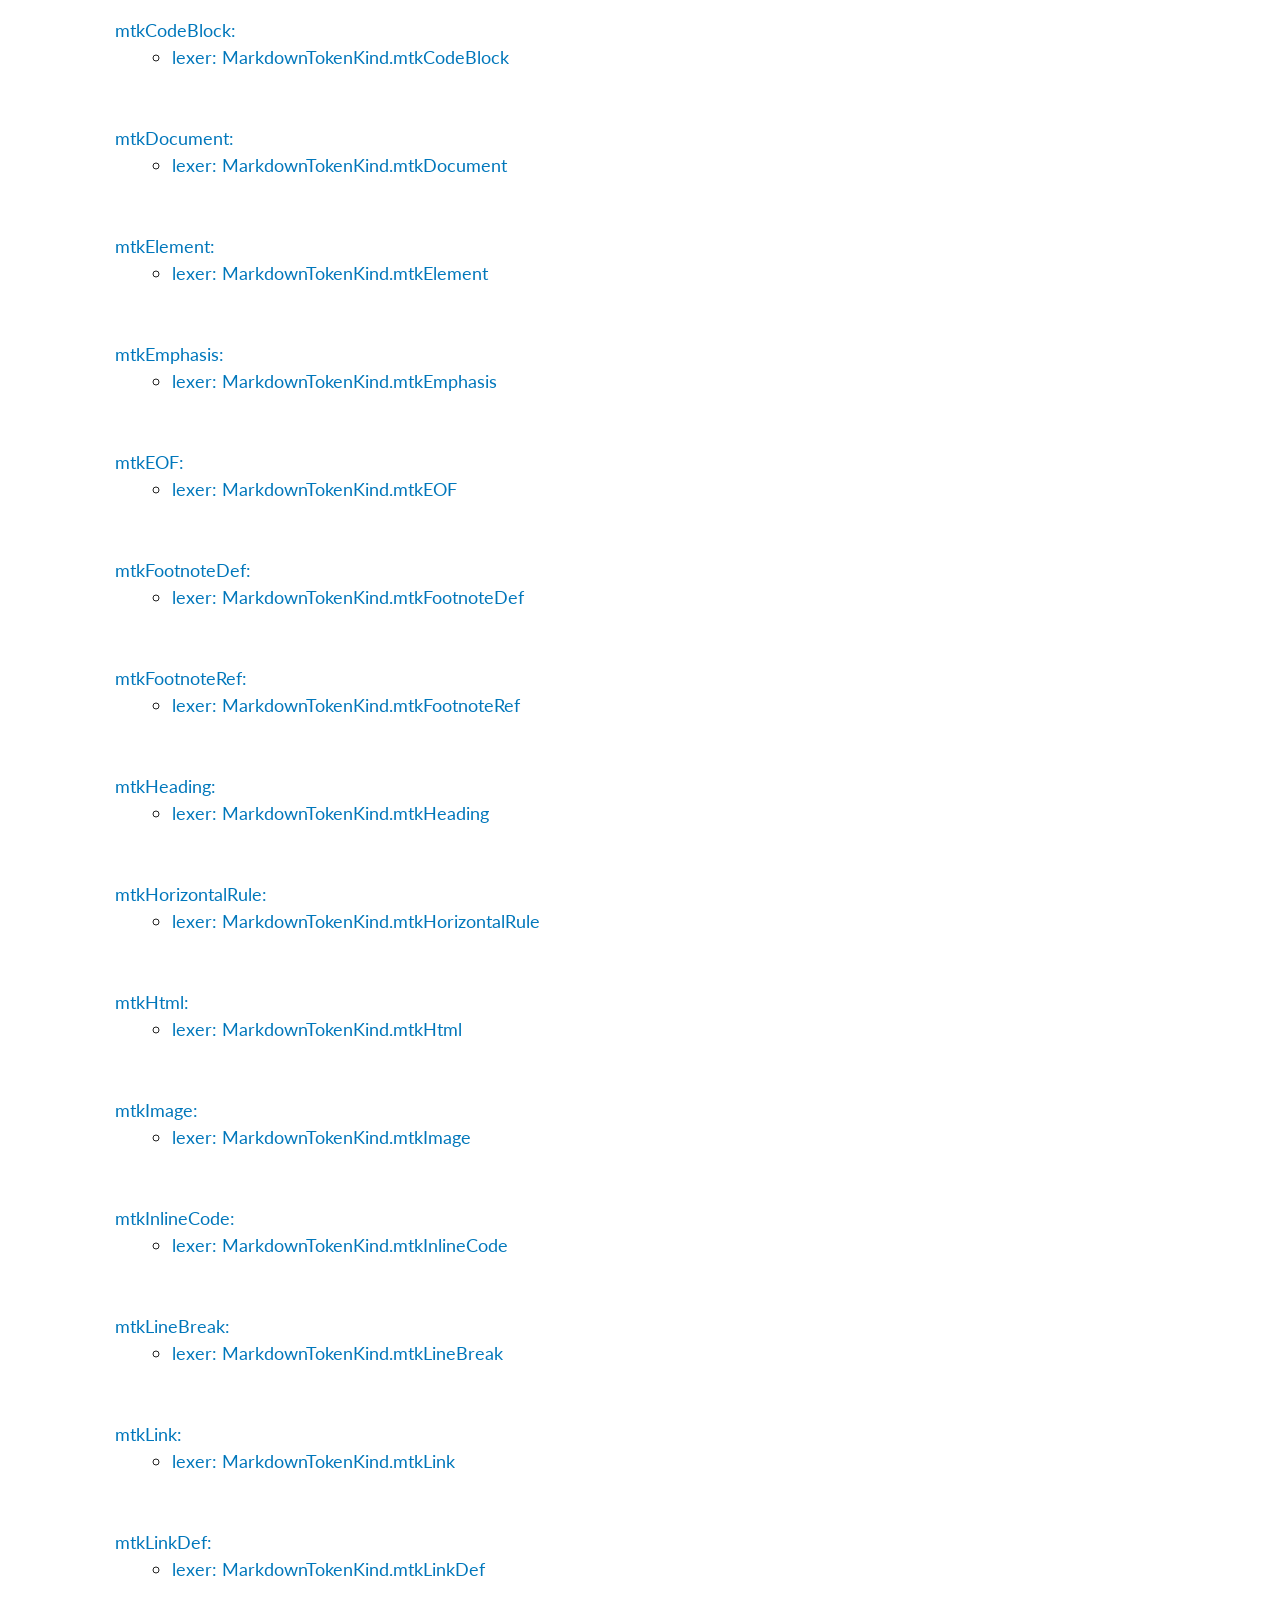
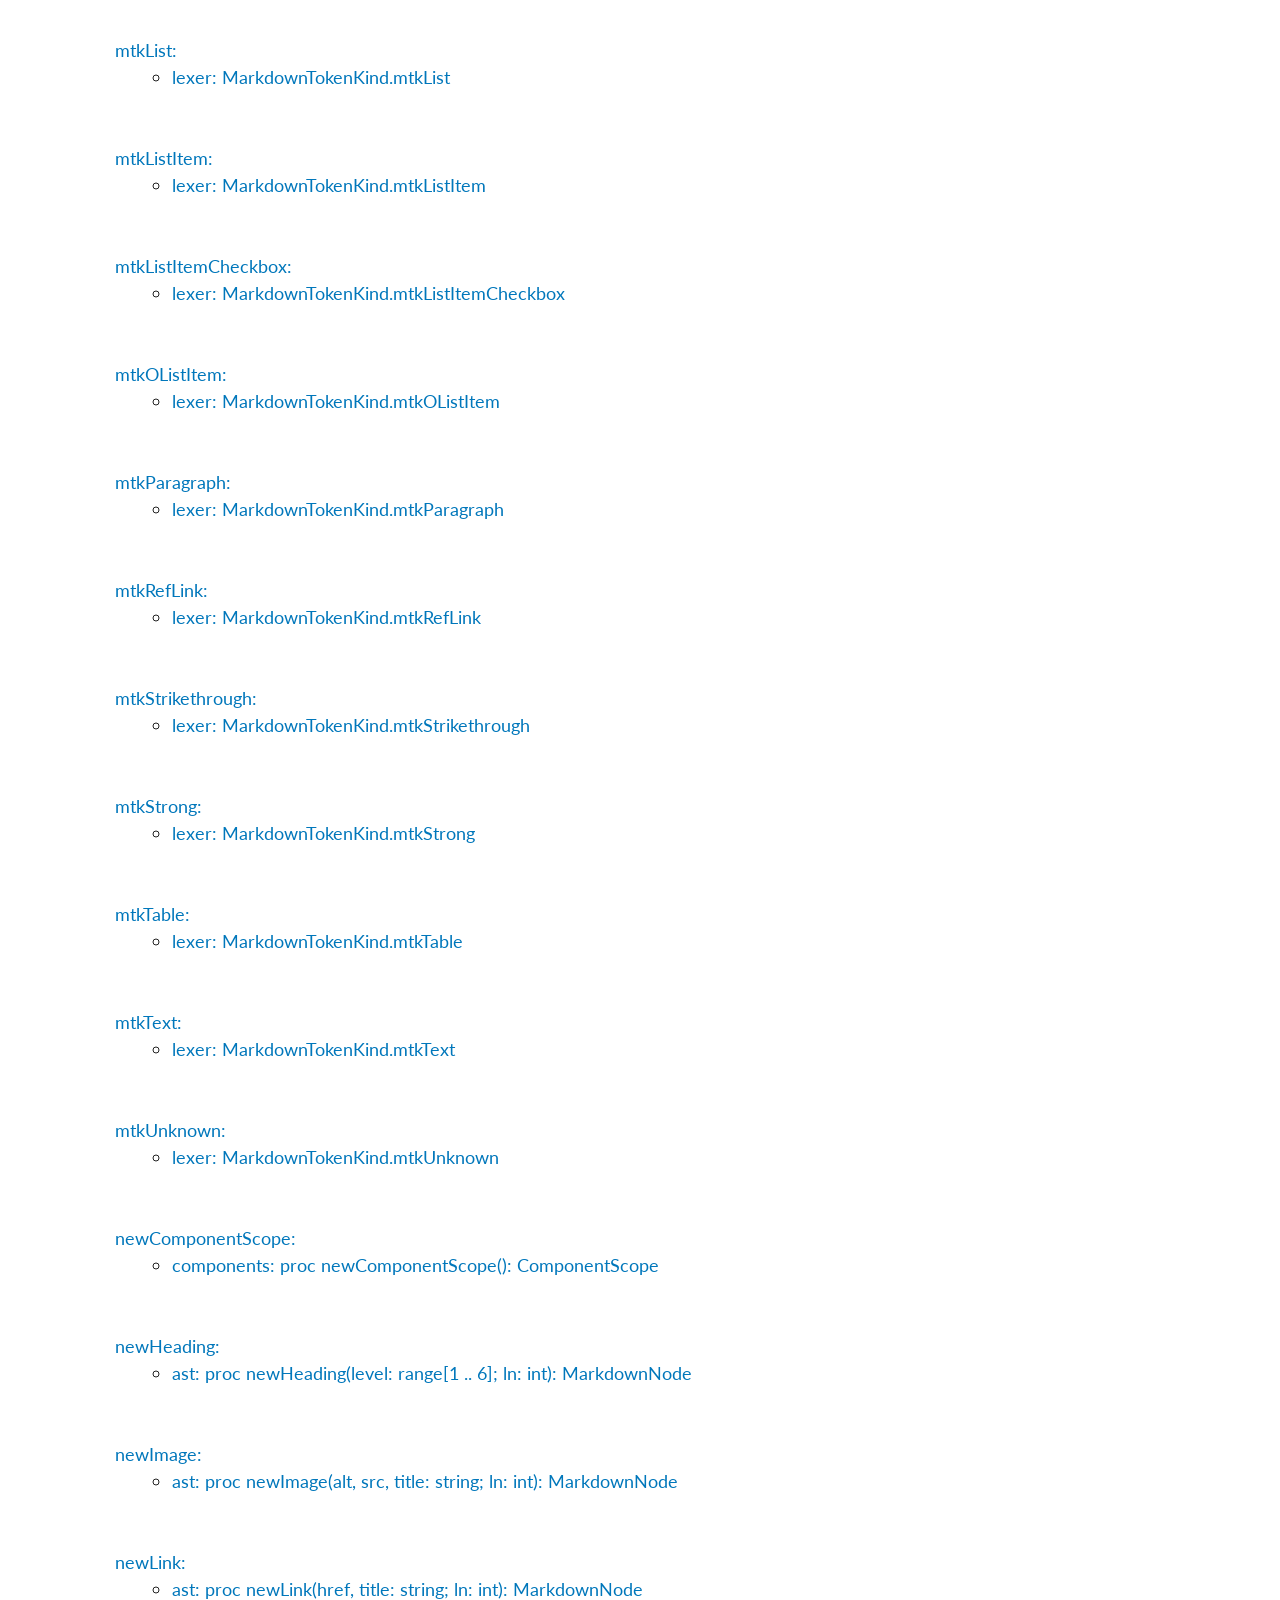
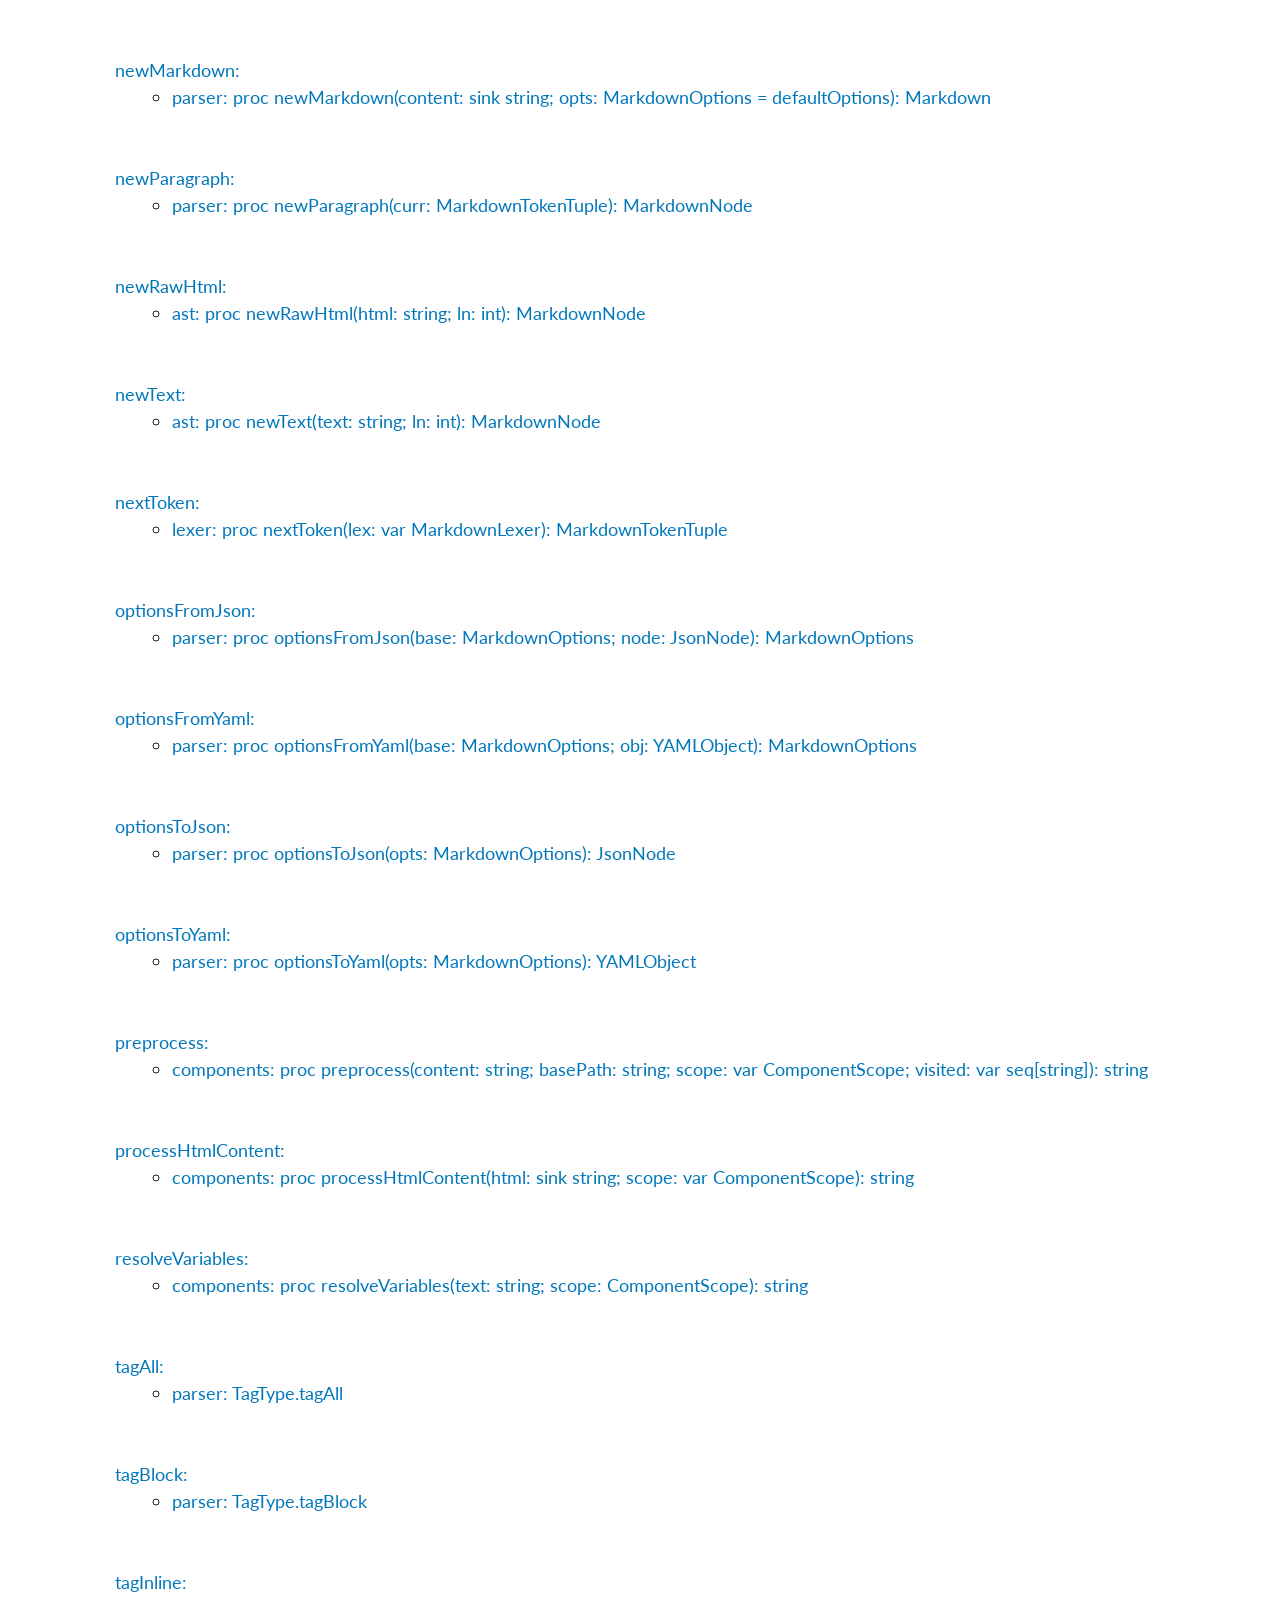
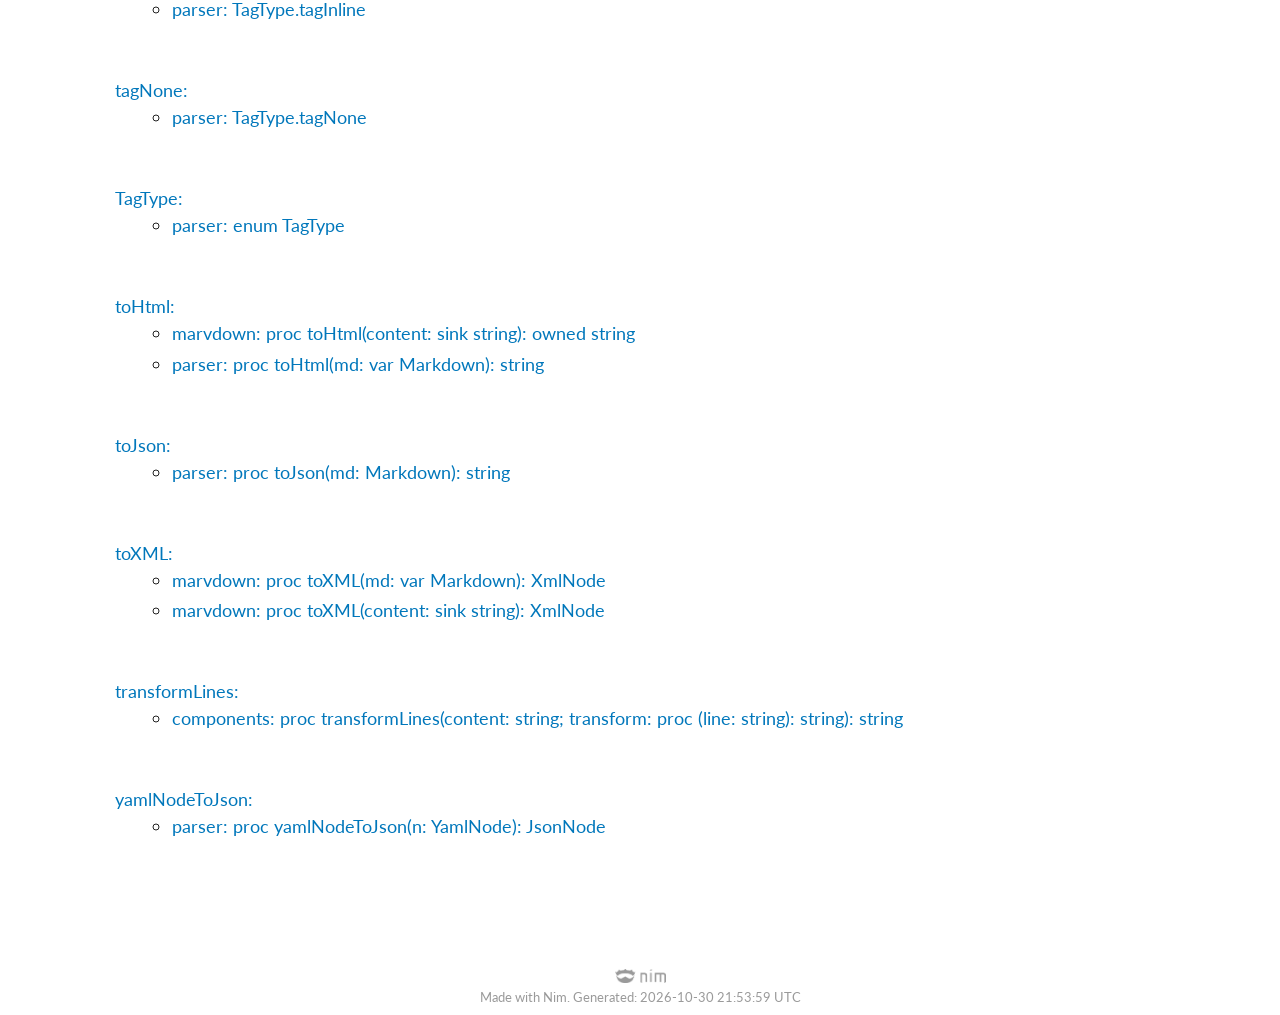
==== commit 69f26bbf: "deploy: 3396cfd2c2655c8af7a3f4ed3c9e228f661e0008" ====
--- a/theindex.html
+++ b/theindex.html
@@ -37,6 +37,14 @@
 <li><a class="reference external"
           data-doc-search-tag="components: type ComponentScope" href="marvdown/components.html#ComponentScope">components: type ComponentScope</a></li>
           </ul></dd>
+<dt><a name="configJsonString" href="#configJsonString"><span>configJsonString:</span></a></dt><dd><ul class="simple">
+<li><a class="reference external"
+          data-doc-search-tag="parser: proc configJsonString(opts: MarkdownOptions): string" href="marvdown/parser.html#configJsonString%2CMarkdownOptions">parser: proc configJsonString(opts: MarkdownOptions): string</a></li>
+          </ul></dd>
+<dt><a name="configYamlString" href="#configYamlString"><span>configYamlString:</span></a></dt><dd><ul class="simple">
+<li><a class="reference external"
+          data-doc-search-tag="parser: proc configYamlString(opts: MarkdownOptions): string" href="marvdown/parser.html#configYamlString%2CMarkdownOptions">parser: proc configYamlString(opts: MarkdownOptions): string</a></li>
+          </ul></dd>
 <dt><a name="debugEcho" href="#debugEcho"><span>debugEcho:</span></a></dt><dd><ul class="simple">
 <li><a class="reference external"
           data-doc-search-tag="ast: proc debugEcho(n: MarkdownNode)" href="marvdown/ast.html#debugEcho%2CMarkdownNode">ast: proc debugEcho(n: MarkdownNode)</a></li>
@@ -396,6 +404,14 @@
 <dt><a name="optionsFromYaml" href="#optionsFromYaml"><span>optionsFromYaml:</span></a></dt><dd><ul class="simple">
 <li><a class="reference external"
           data-doc-search-tag="parser: proc optionsFromYaml(base: MarkdownOptions; obj: YAMLObject): MarkdownOptions" href="marvdown/parser.html#optionsFromYaml%2CMarkdownOptions%2CYAMLObject">parser: proc optionsFromYaml(base: MarkdownOptions; obj: YAMLObject): MarkdownOptions</a></li>
+          </ul></dd>
+<dt><a name="optionsToJson" href="#optionsToJson"><span>optionsToJson:</span></a></dt><dd><ul class="simple">
+<li><a class="reference external"
+          data-doc-search-tag="parser: proc optionsToJson(opts: MarkdownOptions): JsonNode" href="marvdown/parser.html#optionsToJson%2CMarkdownOptions">parser: proc optionsToJson(opts: MarkdownOptions): JsonNode</a></li>
+          </ul></dd>
+<dt><a name="optionsToYaml" href="#optionsToYaml"><span>optionsToYaml:</span></a></dt><dd><ul class="simple">
+<li><a class="reference external"
+          data-doc-search-tag="parser: proc optionsToYaml(opts: MarkdownOptions): YAMLObject" href="marvdown/parser.html#optionsToYaml%2CMarkdownOptions">parser: proc optionsToYaml(opts: MarkdownOptions): YAMLObject</a></li>
           </ul></dd>
 <dt><a name="preprocess" href="#preprocess"><span>preprocess:</span></a></dt><dd><ul class="simple">
 <li><a class="reference external"
@@ -459,7 +475,7 @@
       <div class="twelve-columns footer">
         <span class="nim-sprite"></span>
         <br>
-        <small style="color: var(--hint);">Made with Nim. Generated: 2026-10-30 21:46:37 UTC</small>
+        <small style="color: var(--hint);">Made with Nim. Generated: 2026-10-30 21:53:59 UTC</small>
       </div>
     </div>
   </div>
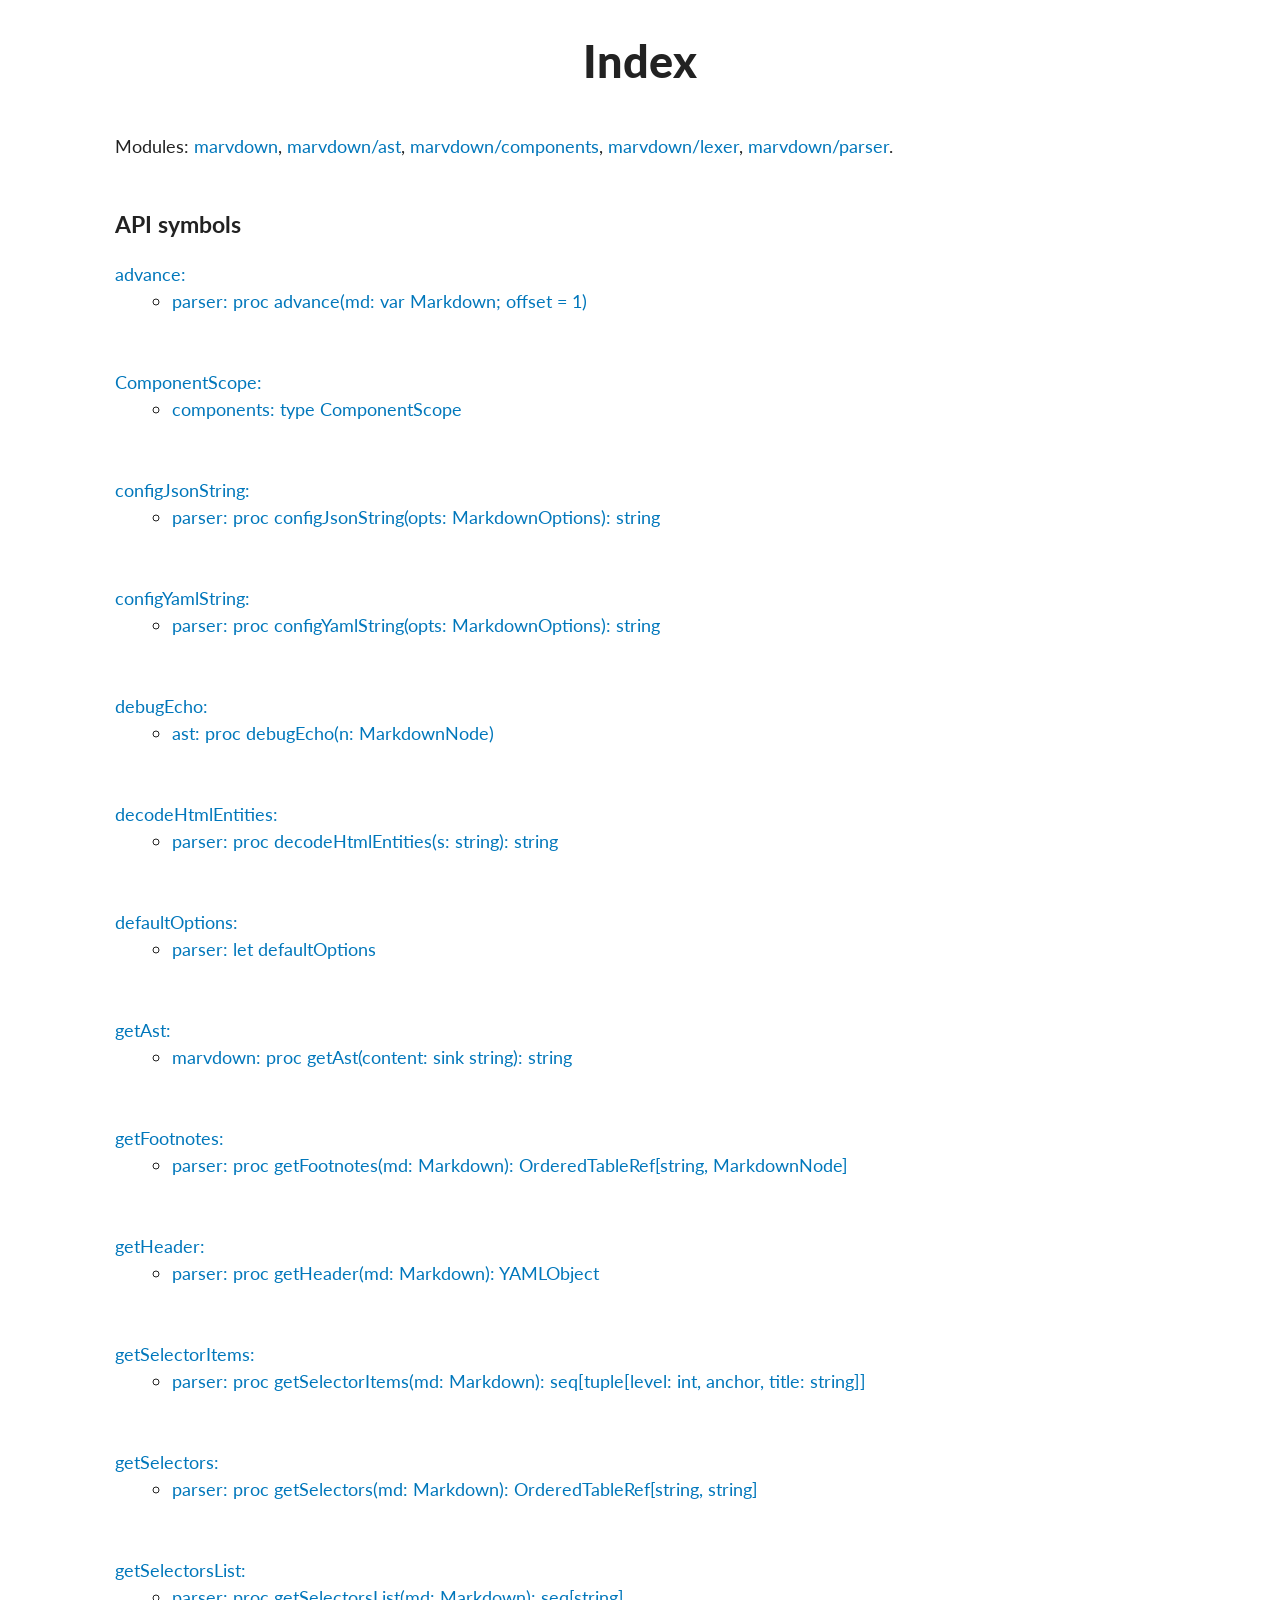
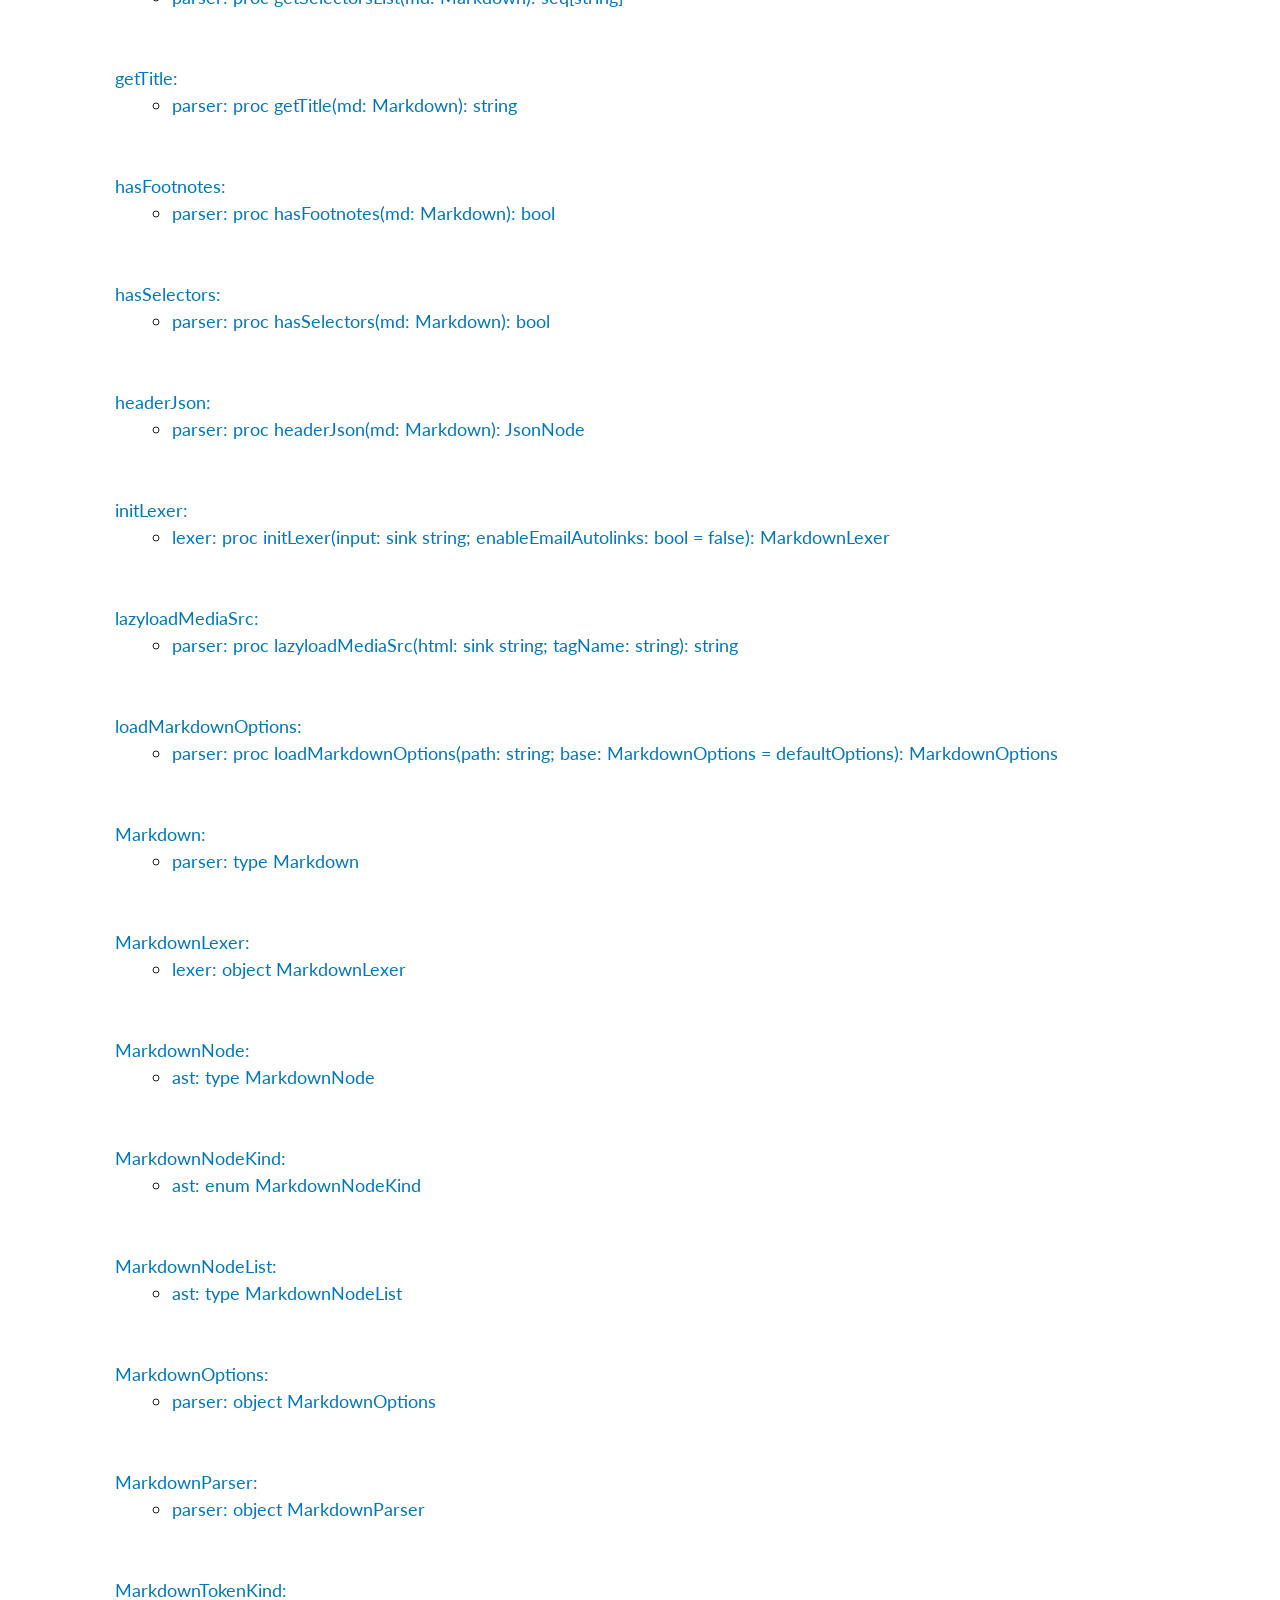
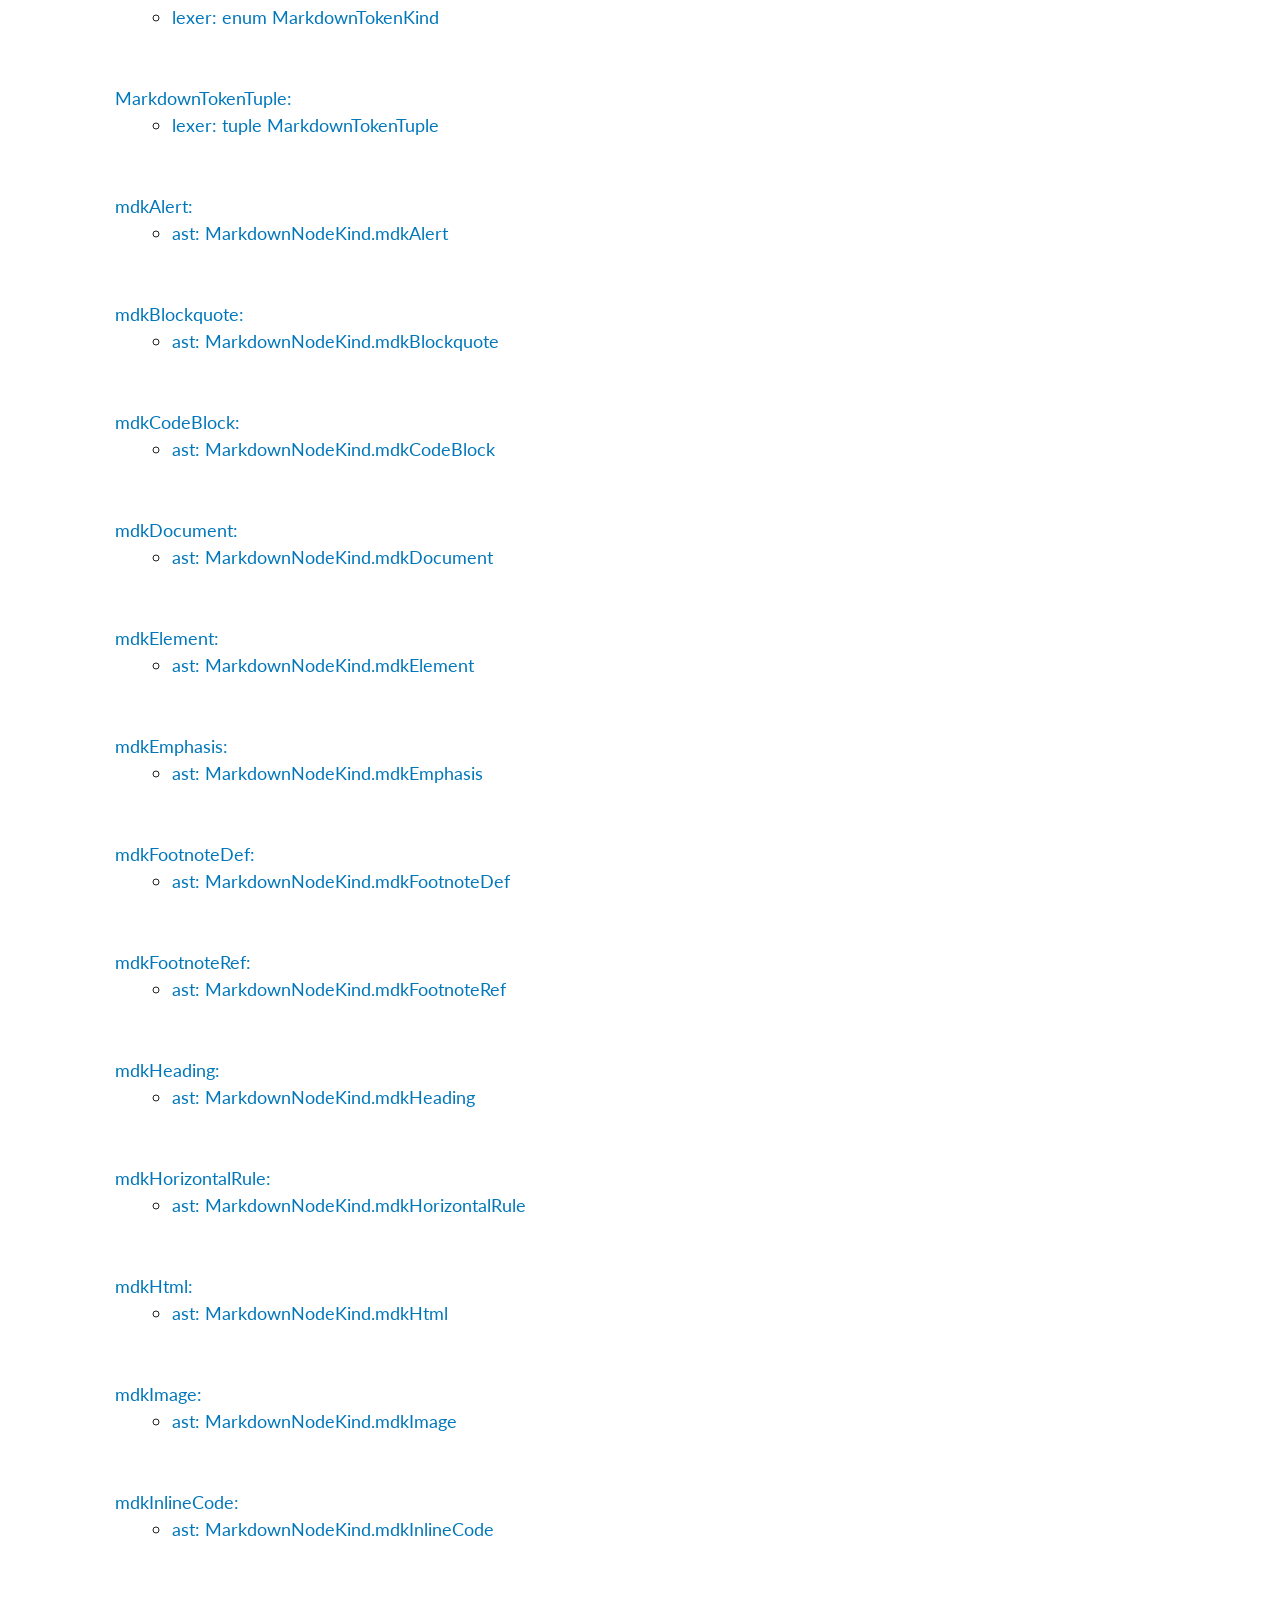
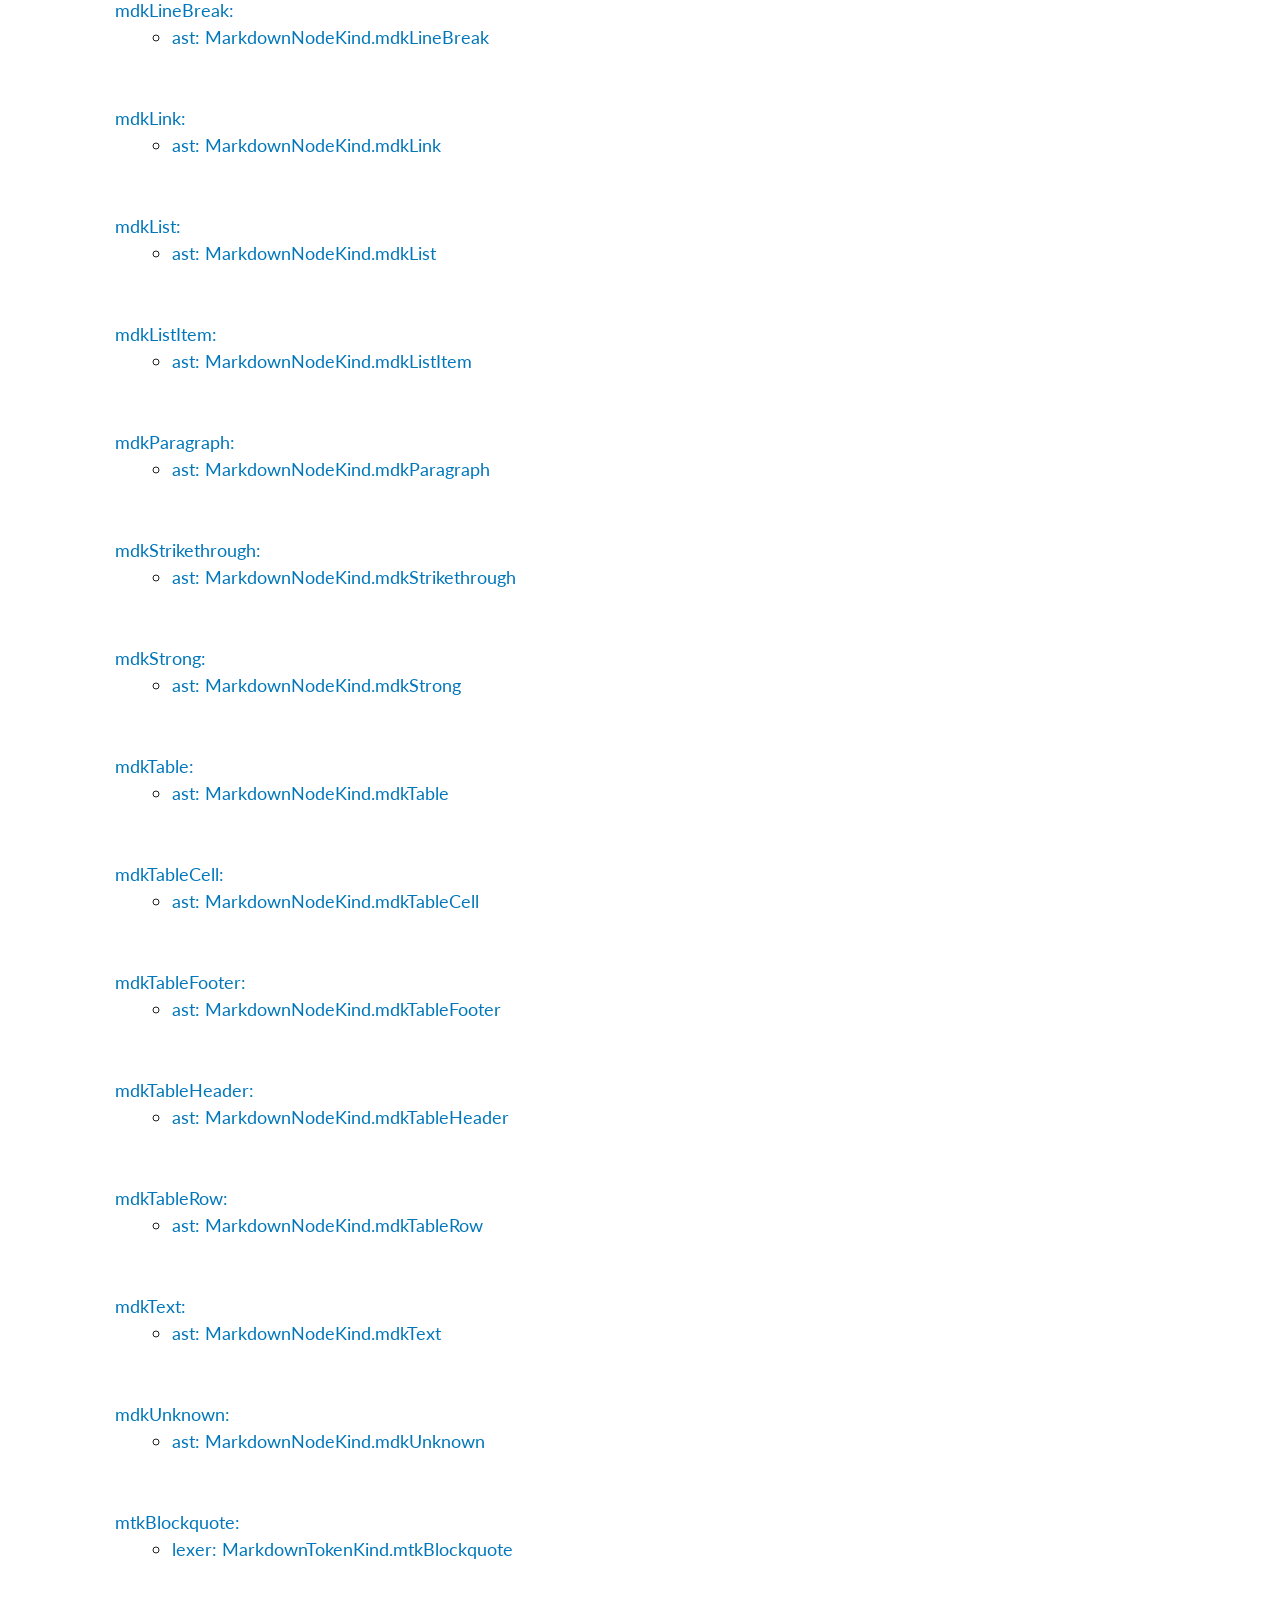
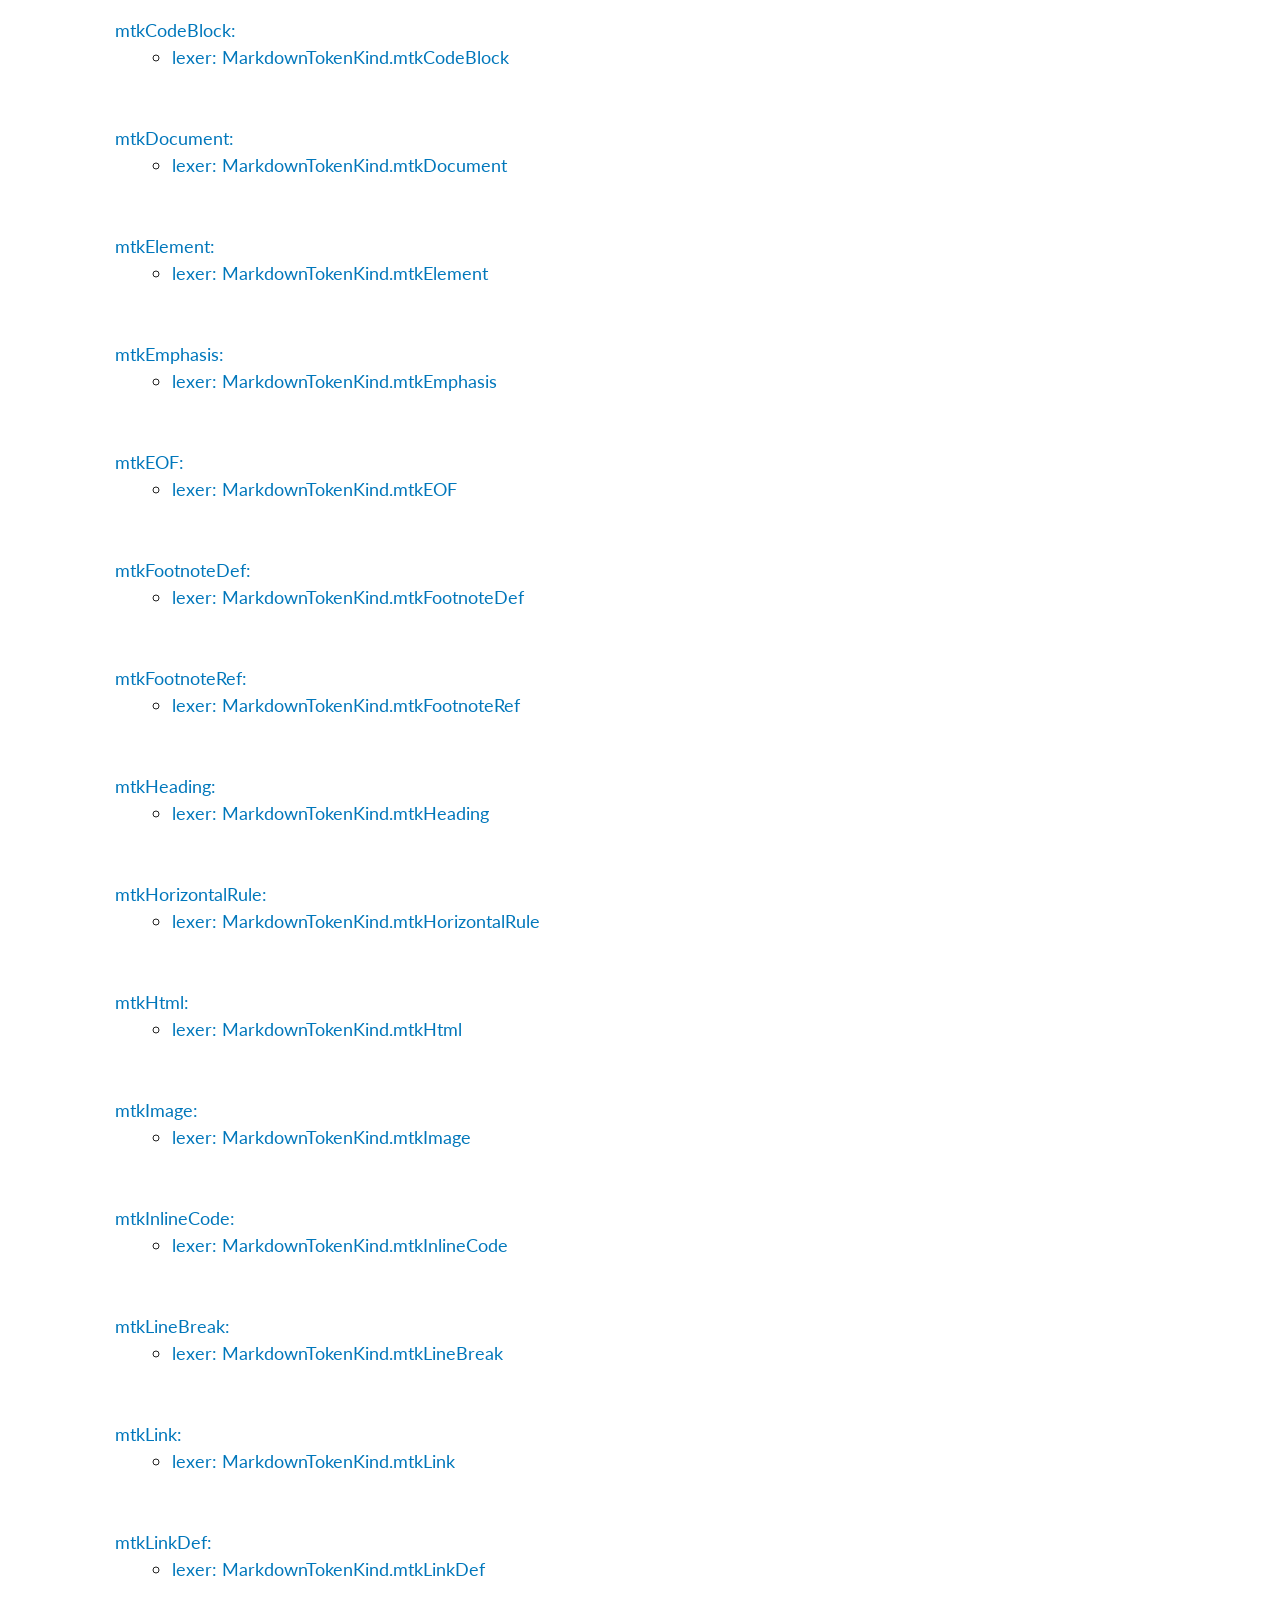
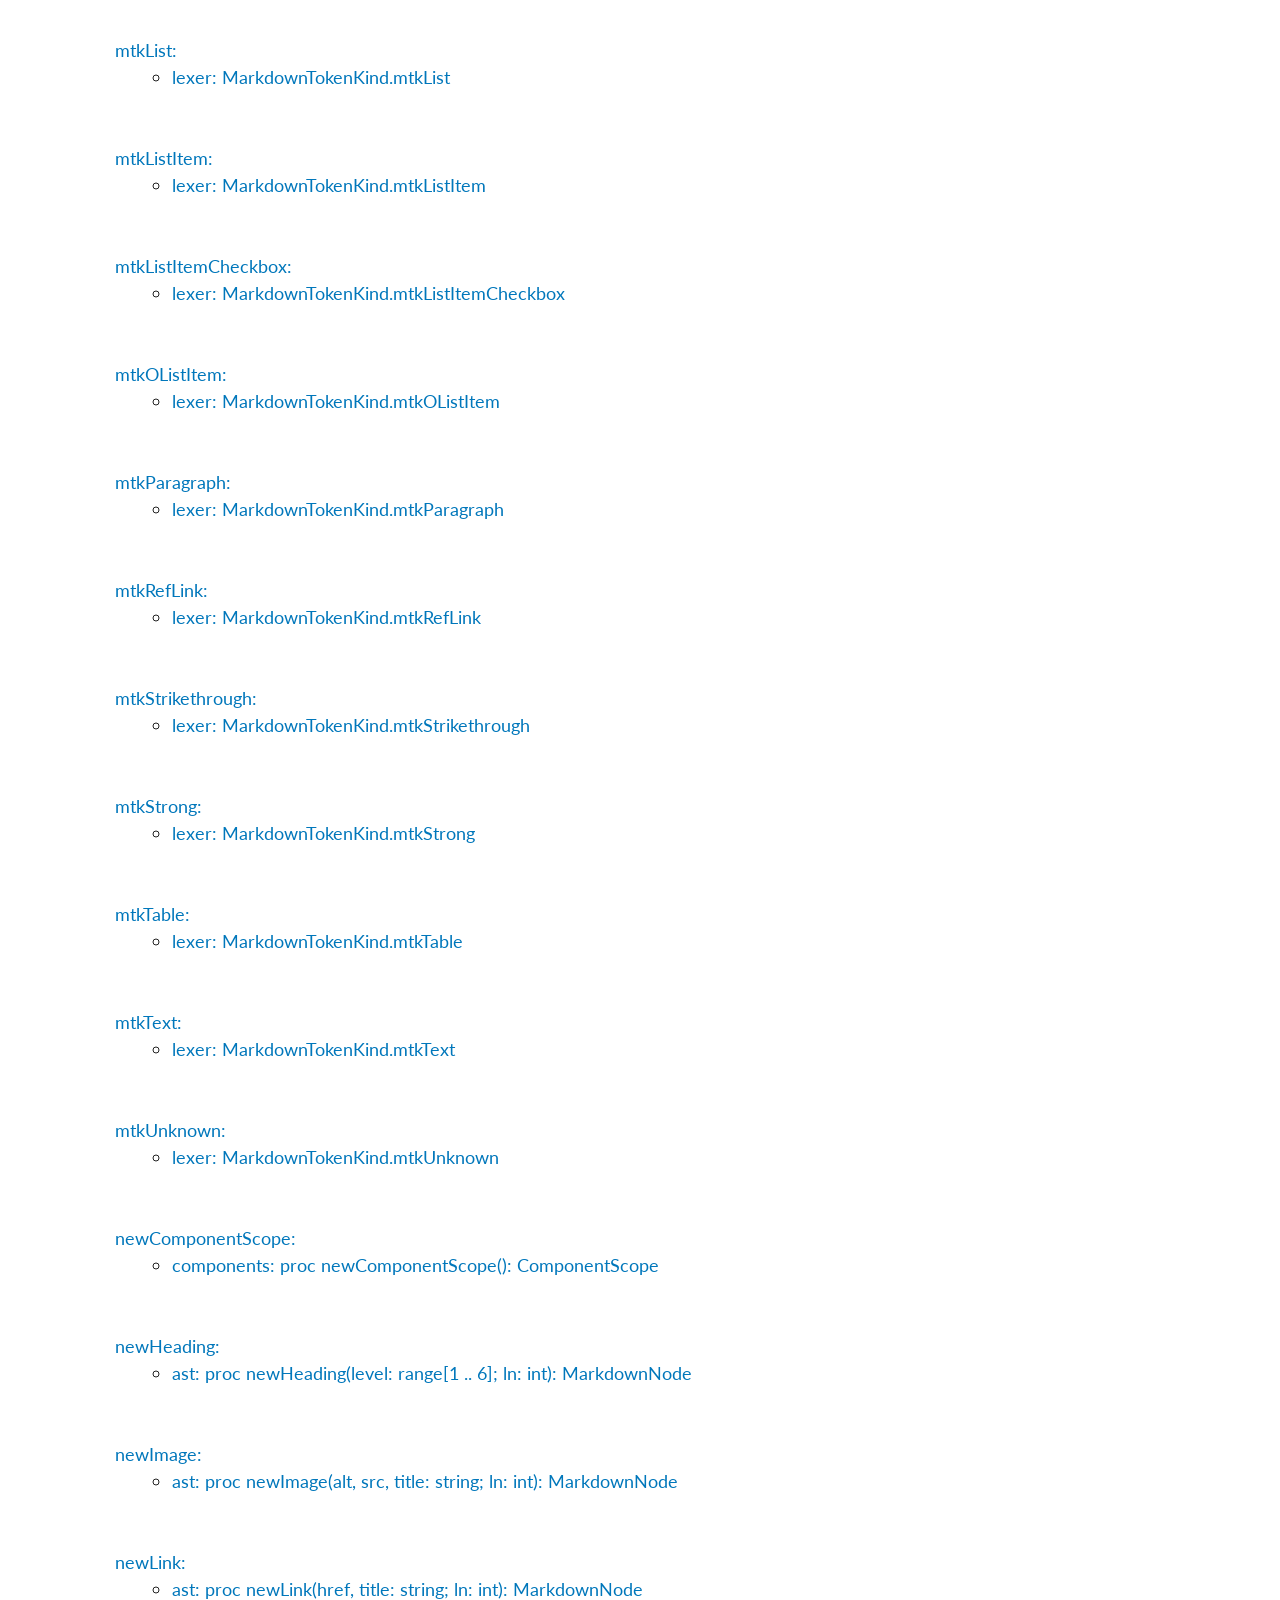
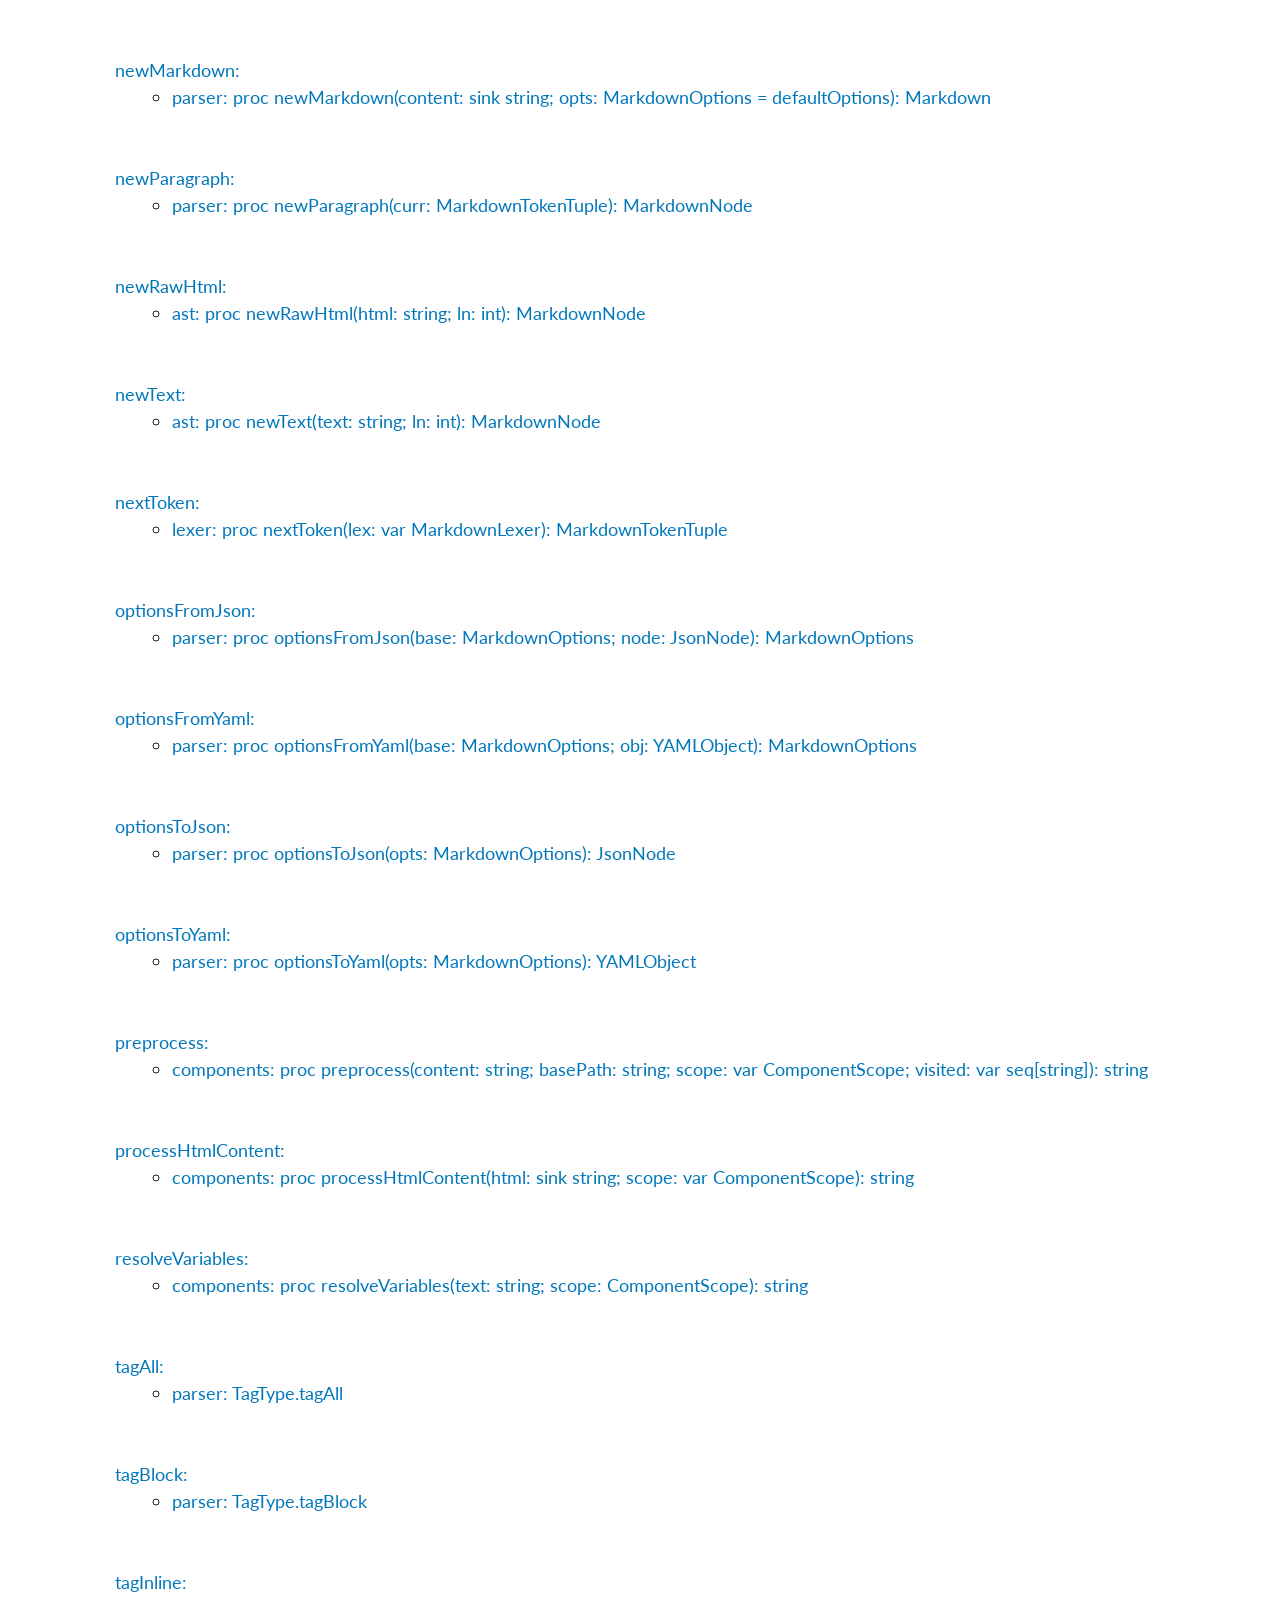
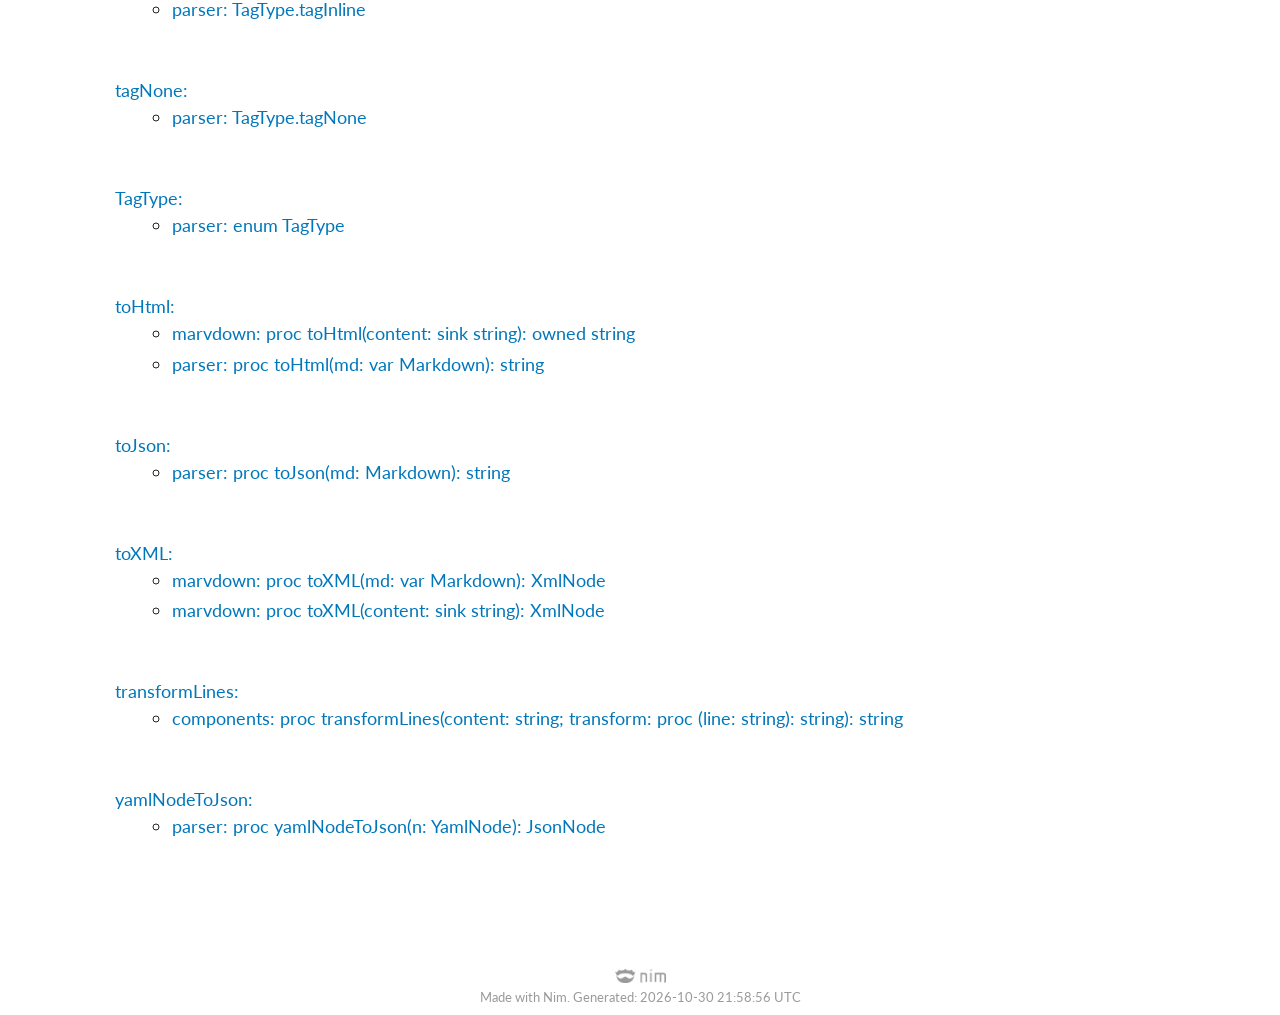
==== commit 41c272cc: "deploy: be768fcf396232bd0ad414af837552679a64601a" ====
--- a/theindex.html
+++ b/theindex.html
@@ -475,7 +475,7 @@
       <div class="twelve-columns footer">
         <span class="nim-sprite"></span>
         <br>
-        <small style="color: var(--hint);">Made with Nim. Generated: 2026-10-30 21:53:59 UTC</small>
+        <small style="color: var(--hint);">Made with Nim. Generated: 2026-10-30 21:58:56 UTC</small>
       </div>
     </div>
   </div>
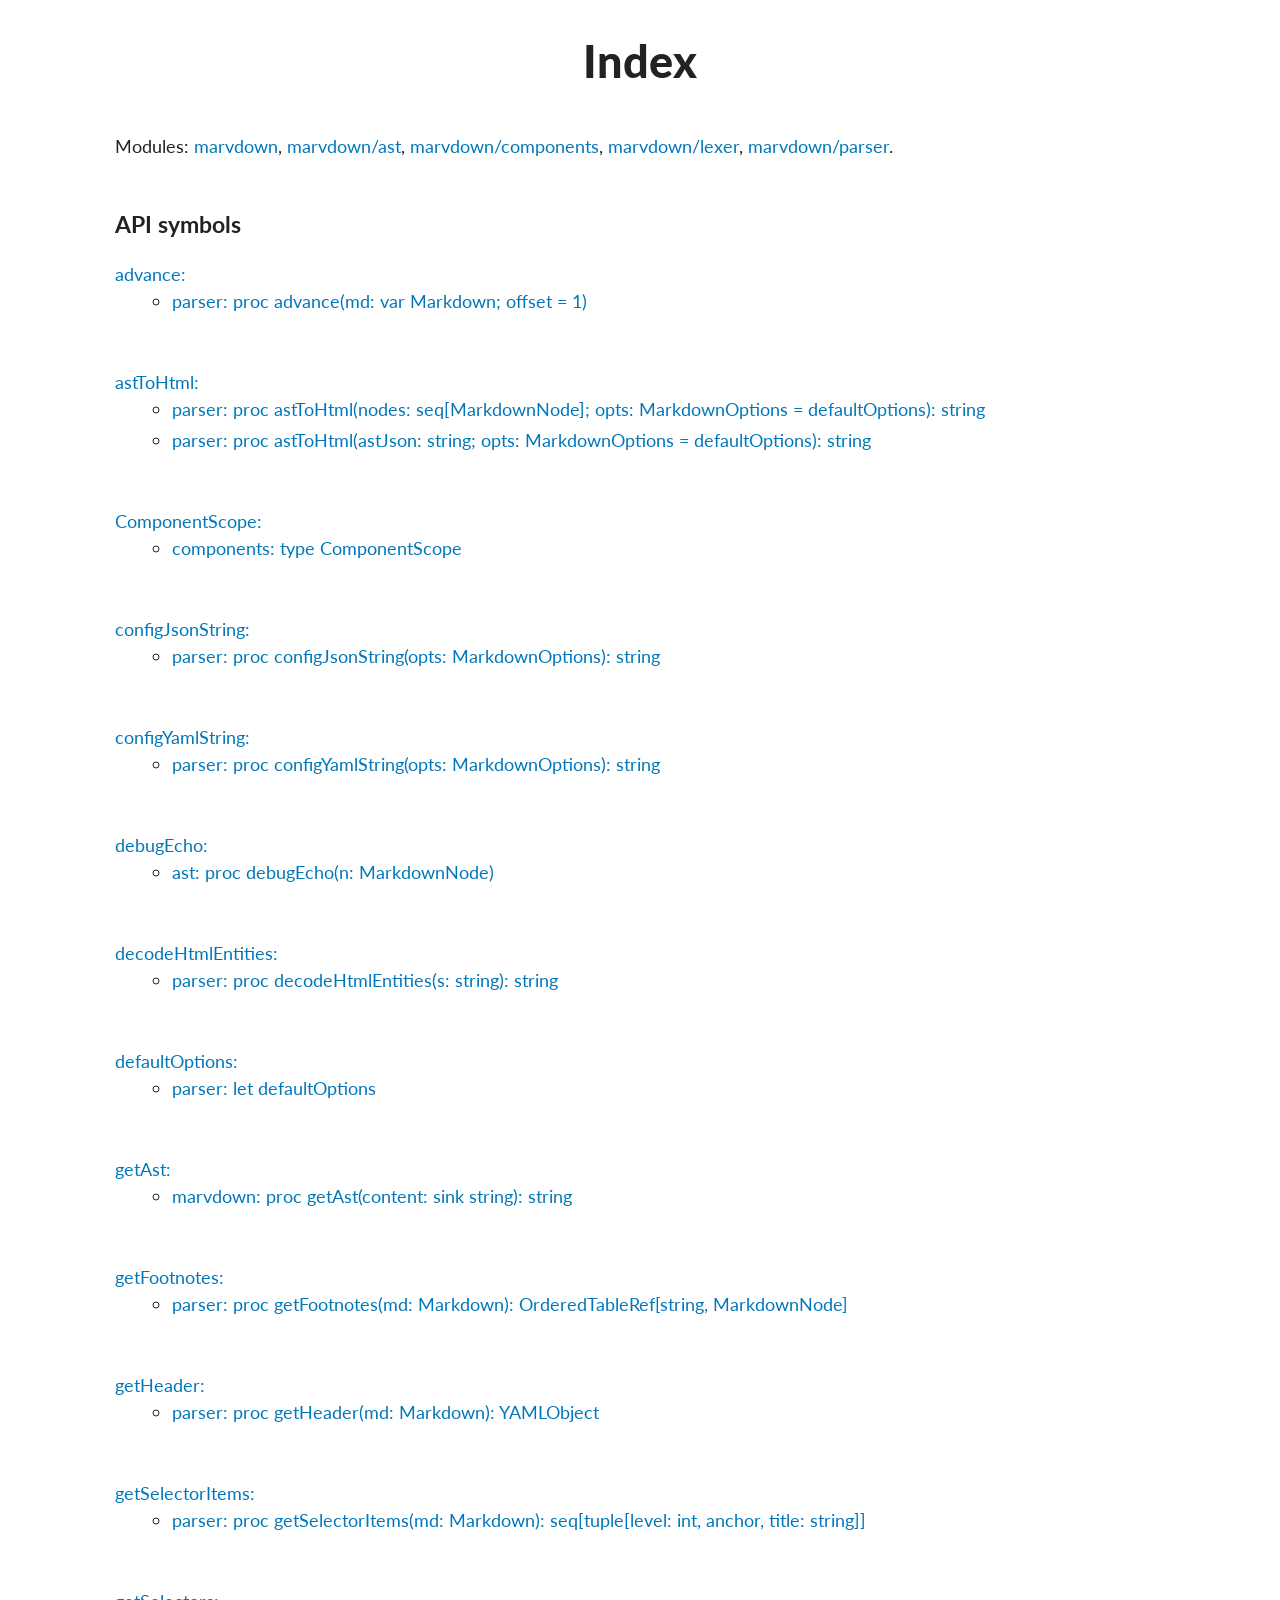
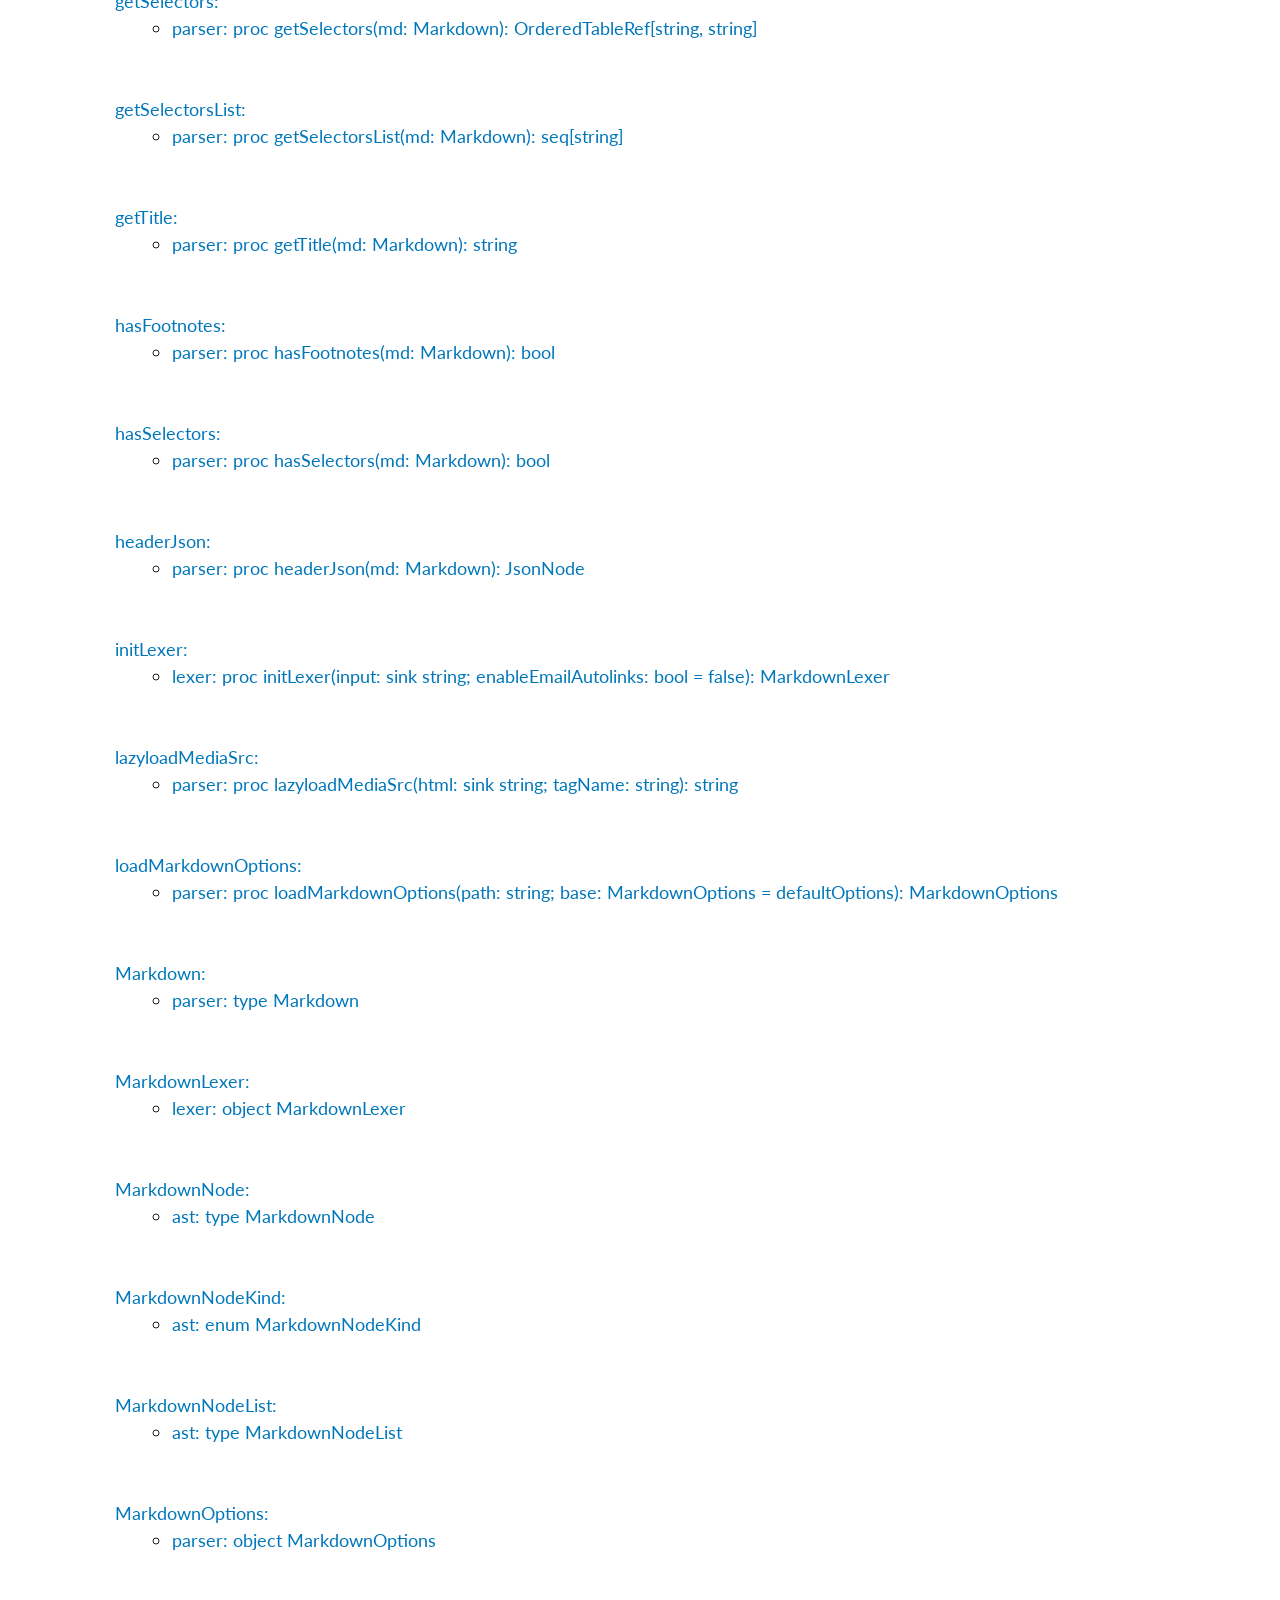
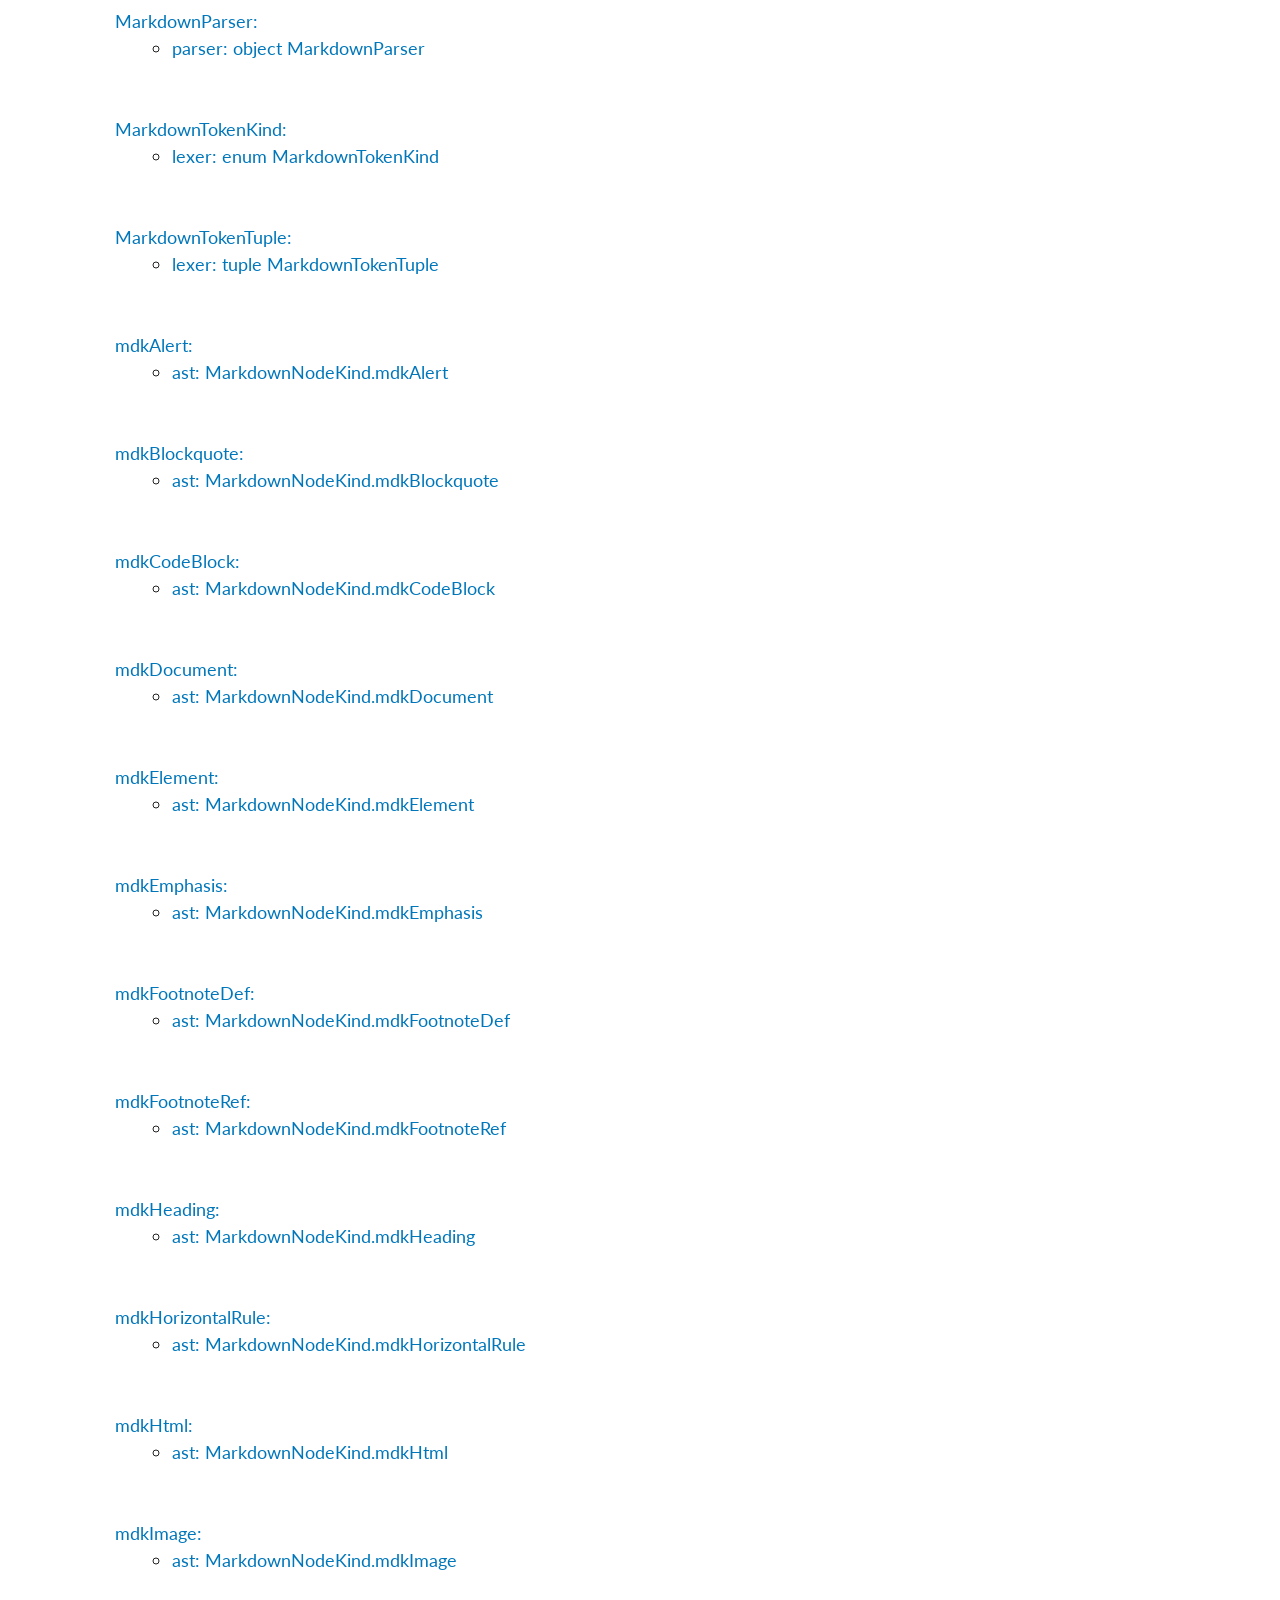
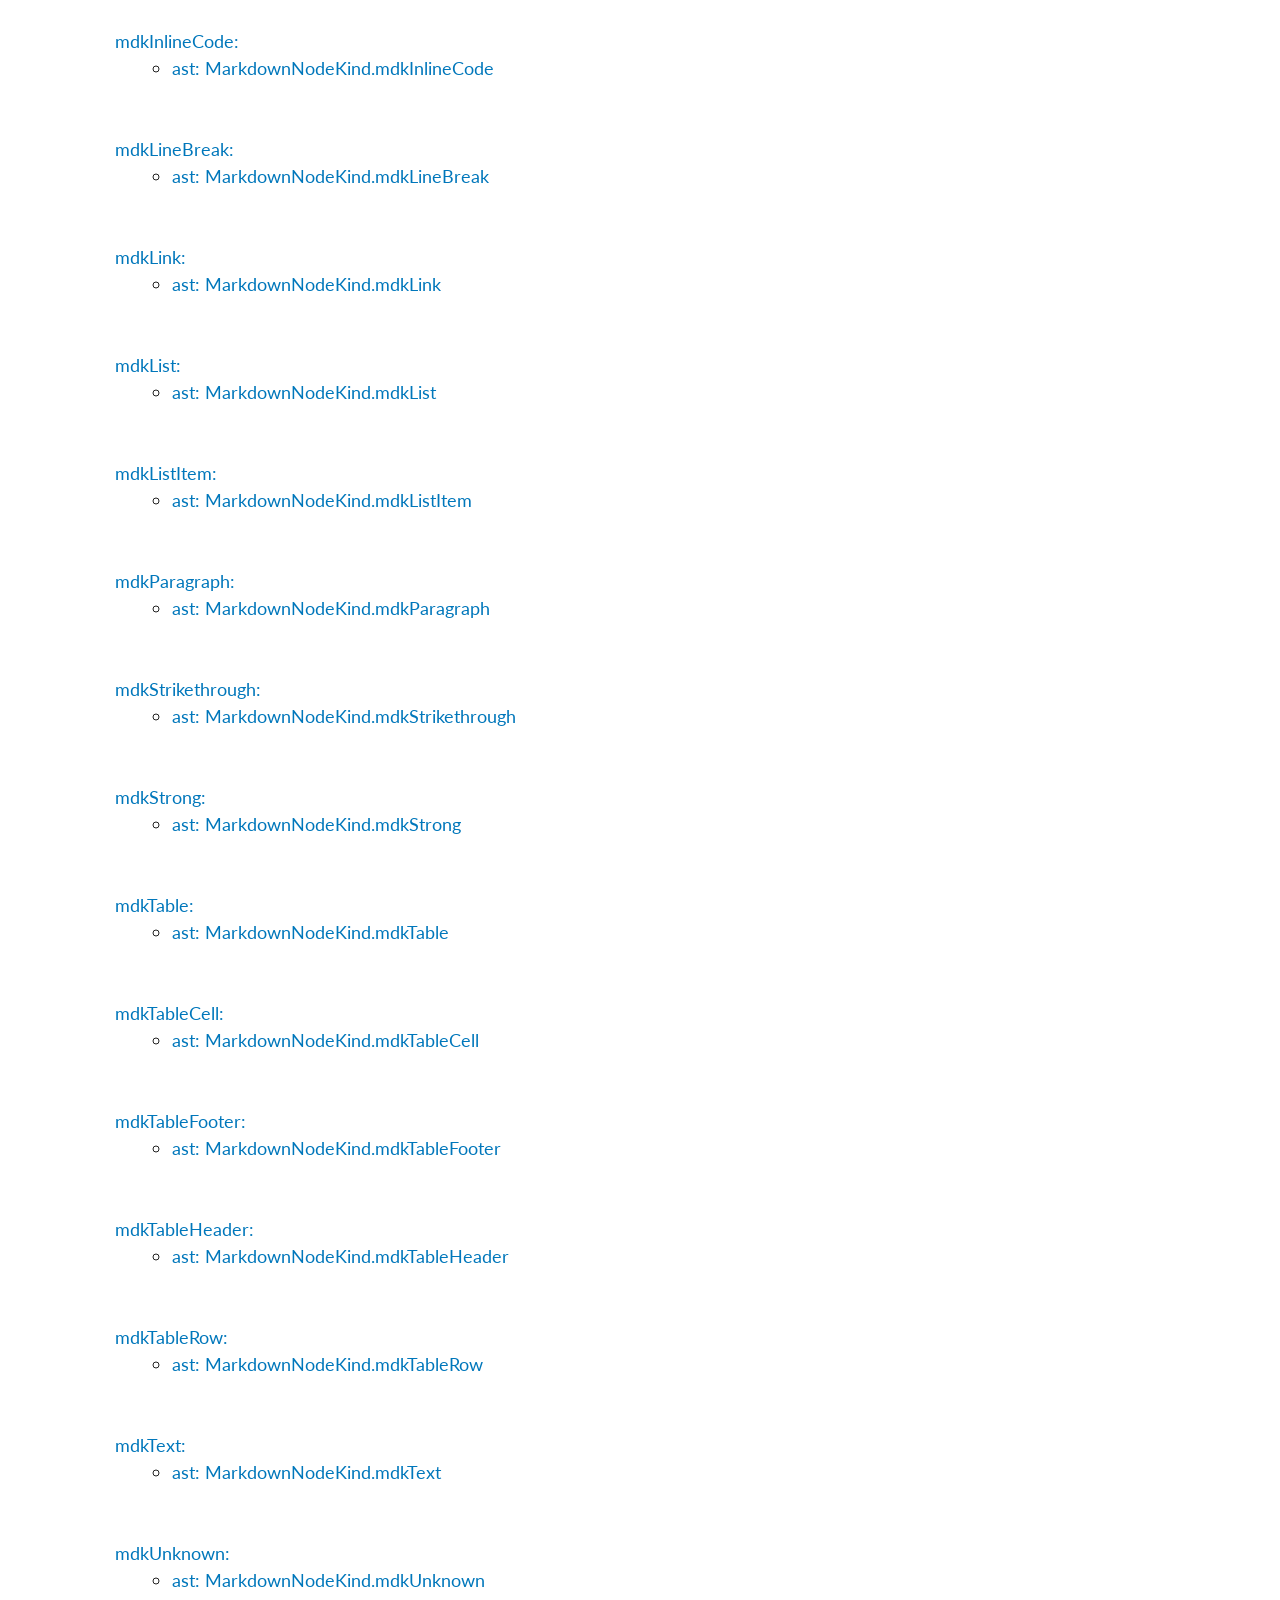
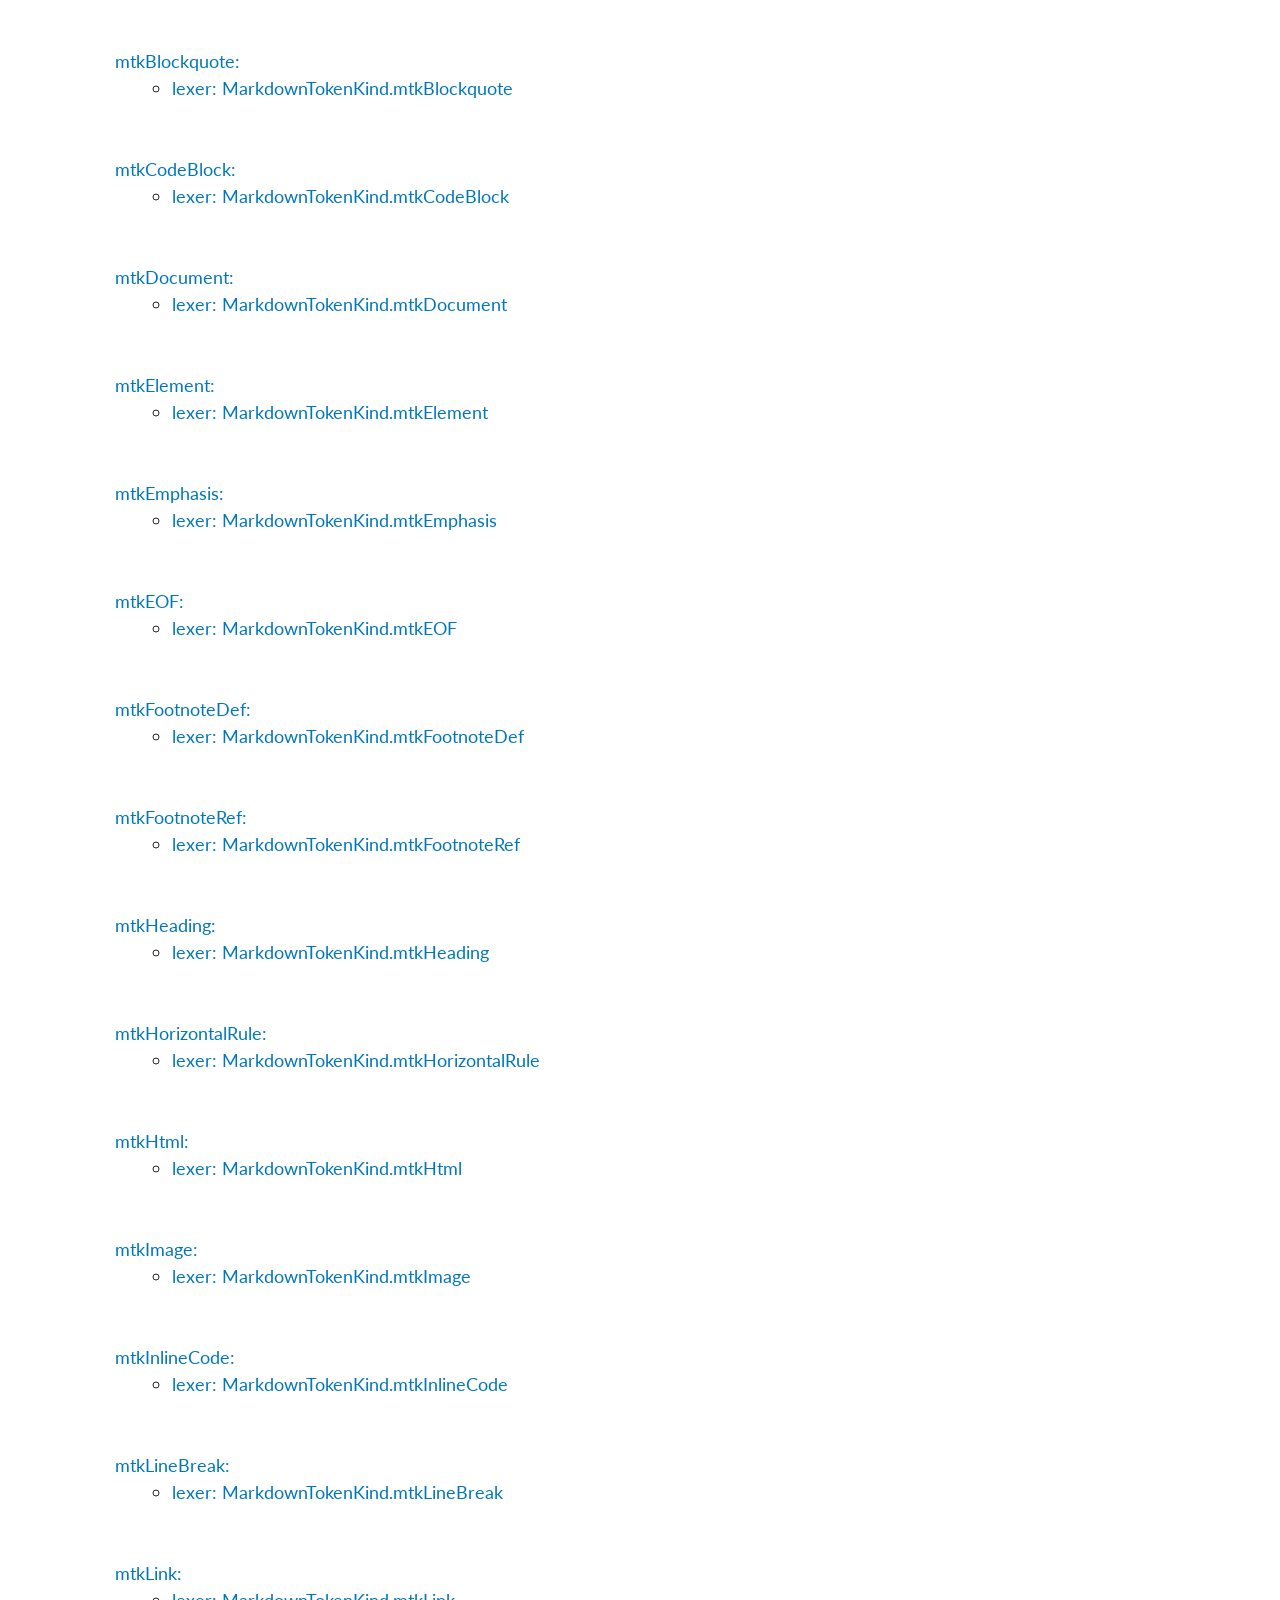
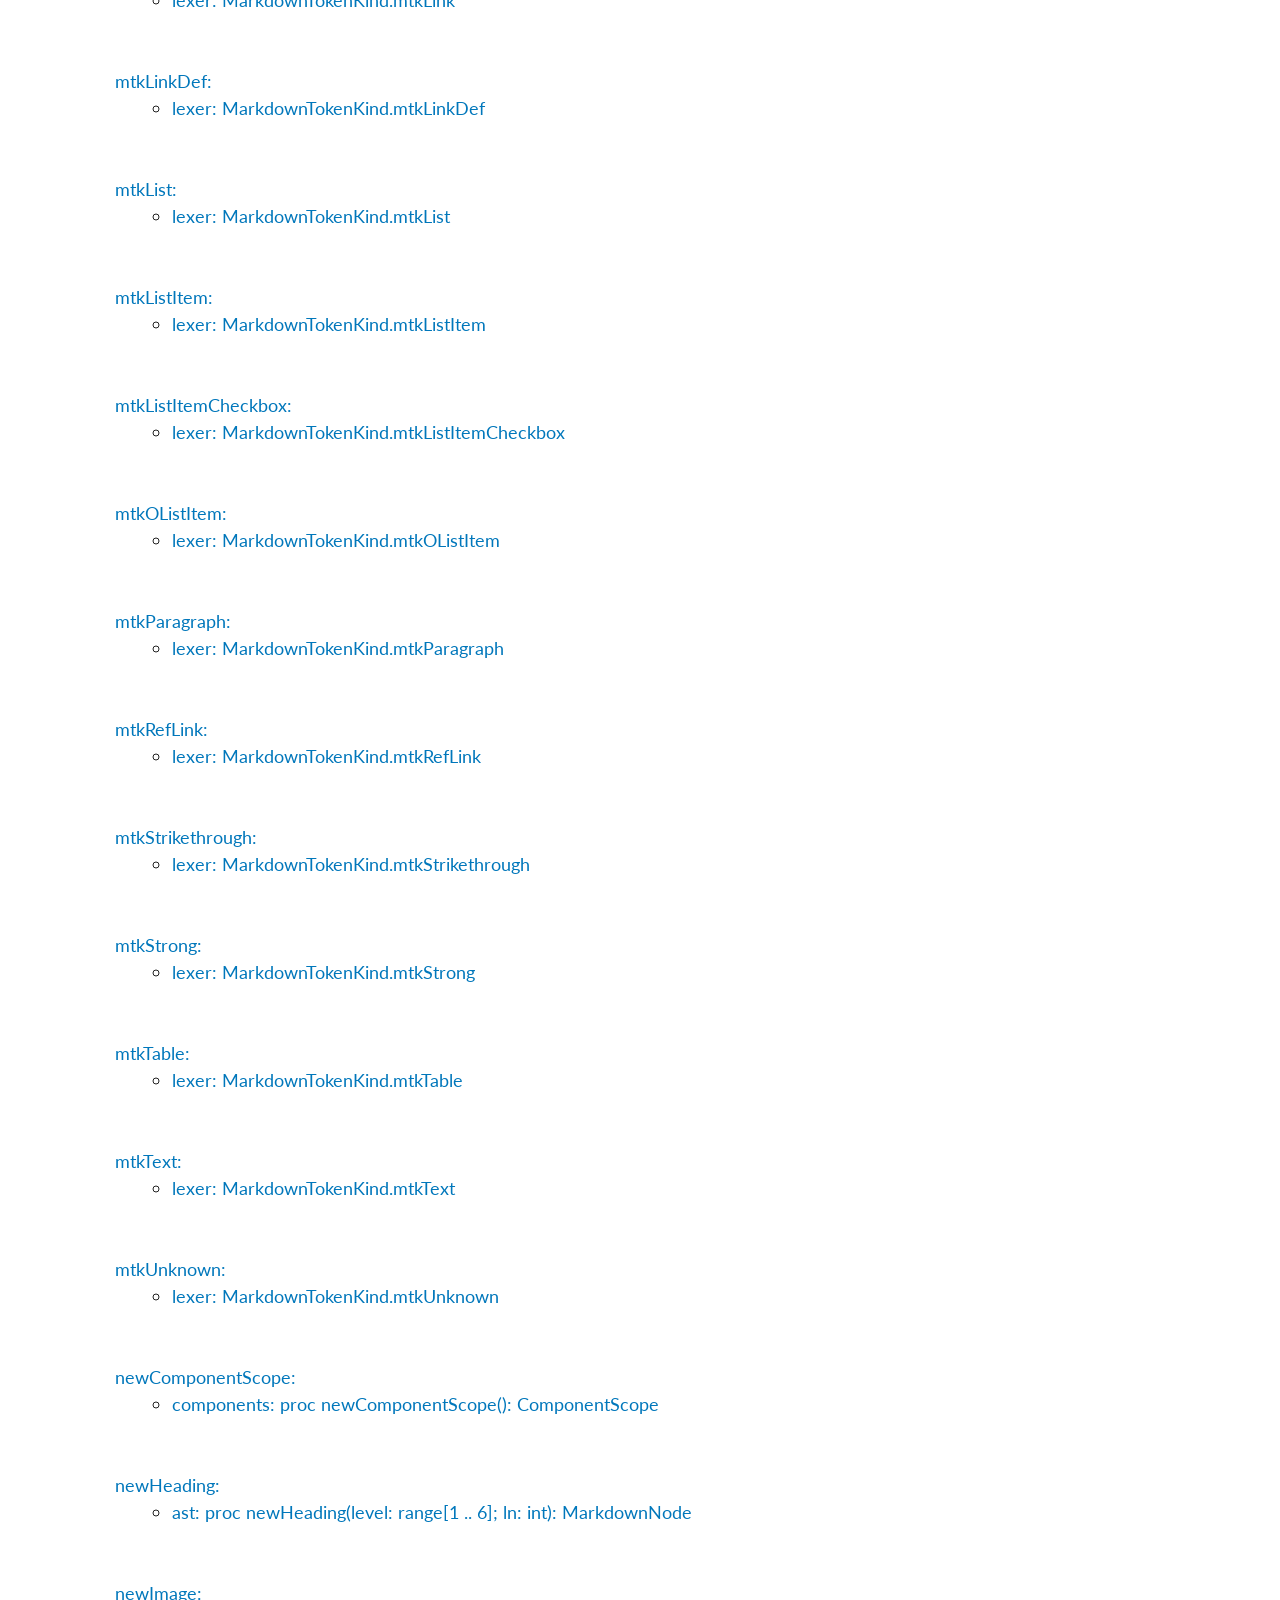
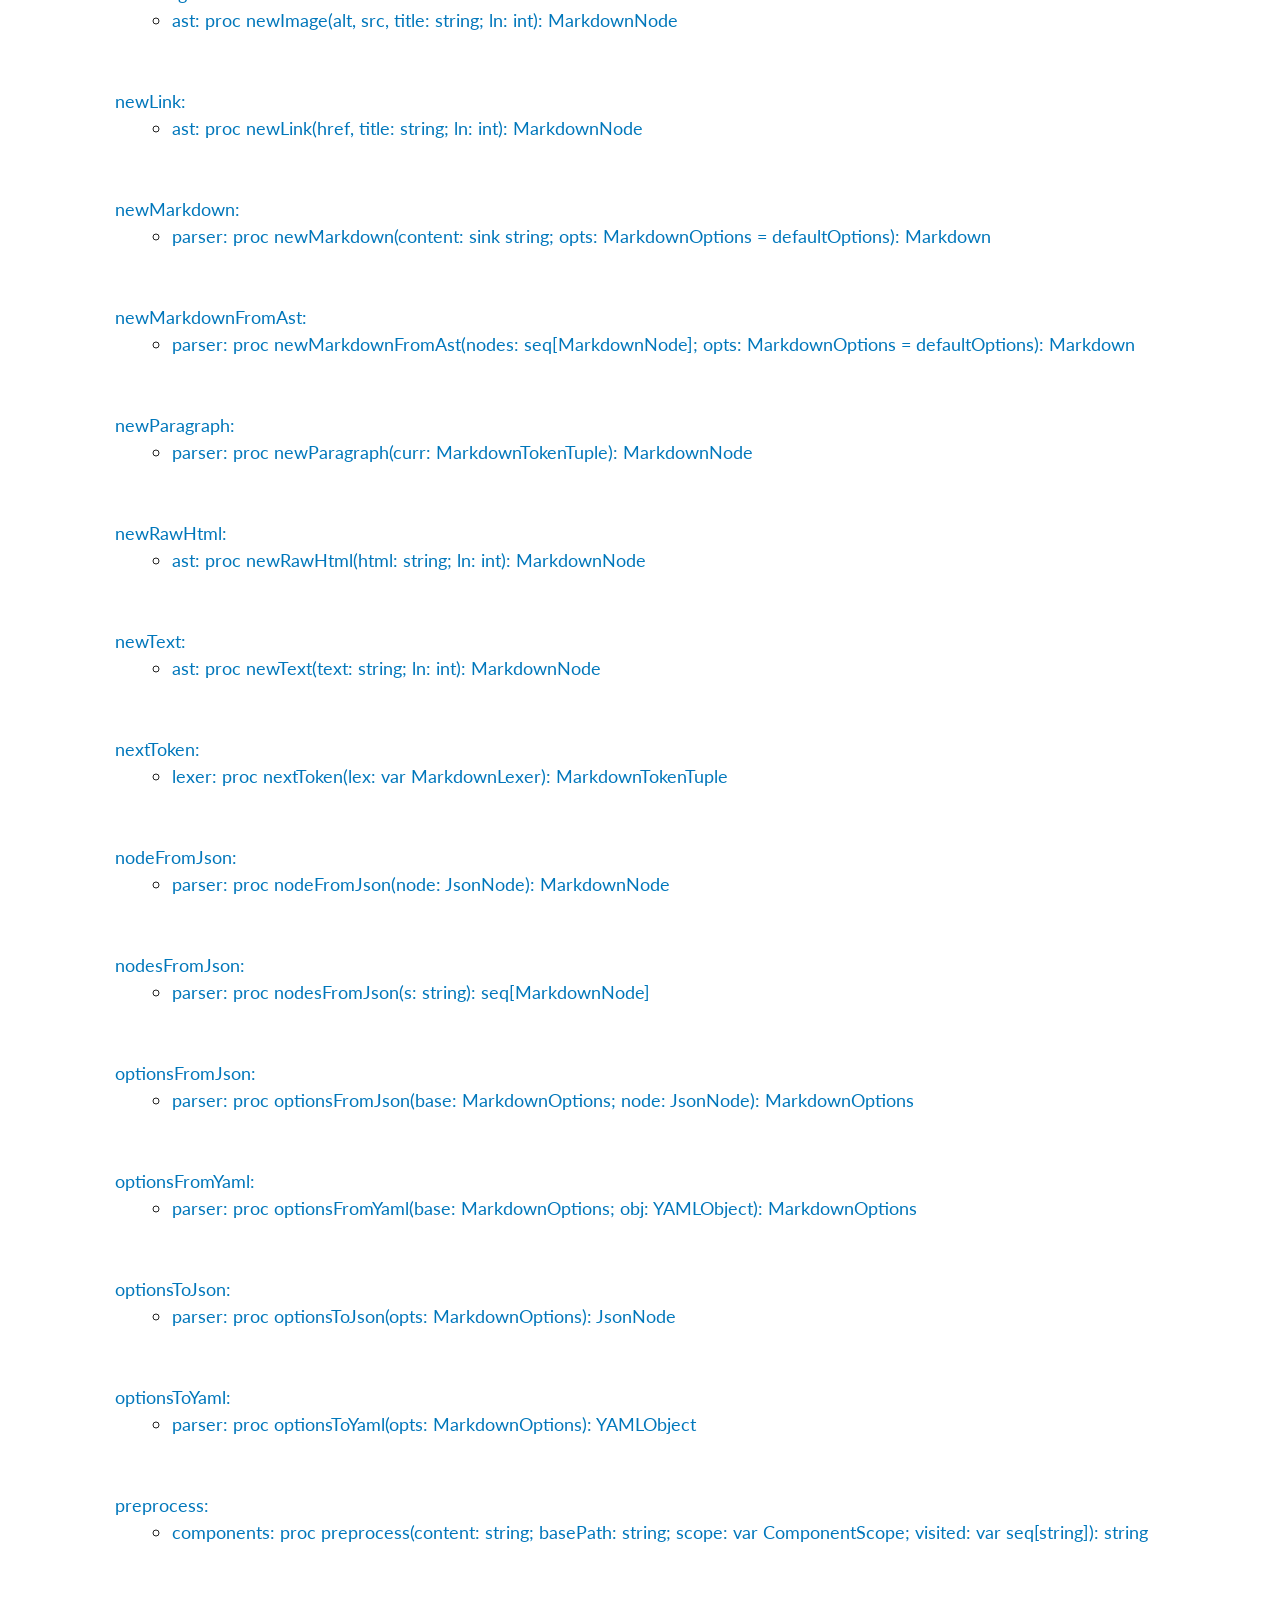
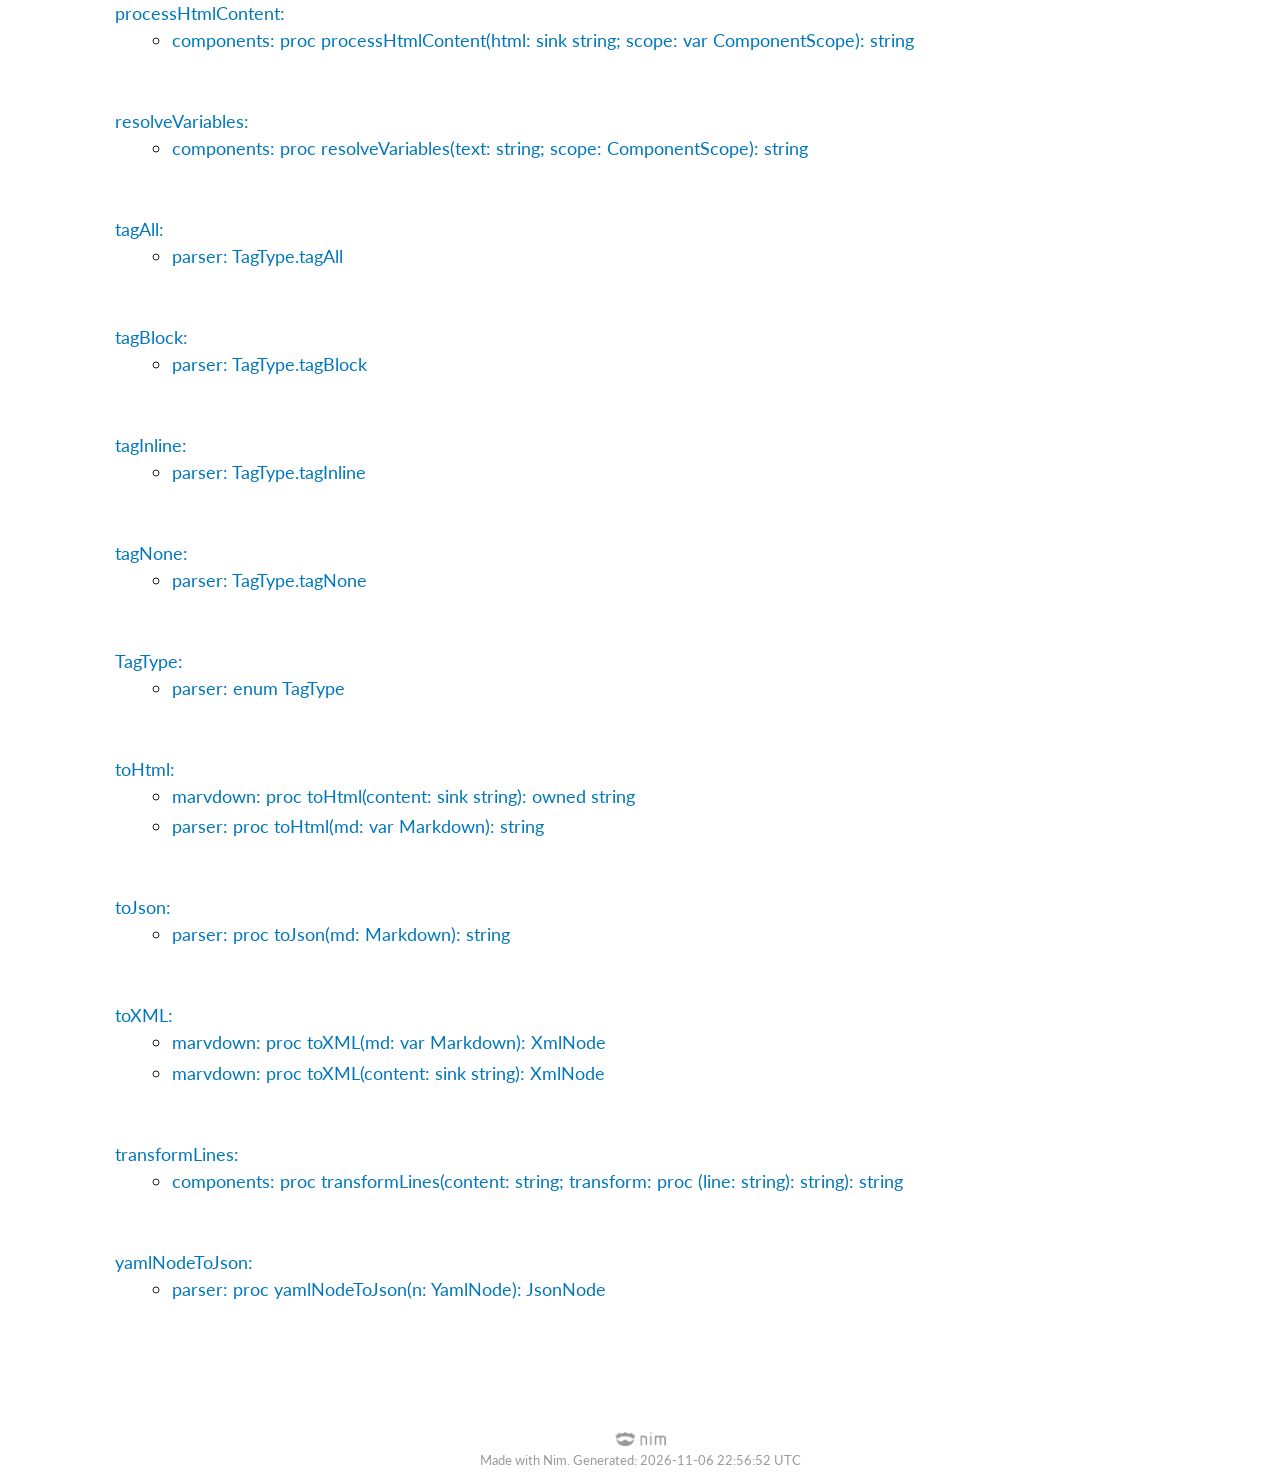
==== commit e324e2a5: "deploy: 6af1ac0ce2a63ffc5251778b1de9a092dd8f32f2" ====
--- a/theindex.html
+++ b/theindex.html
@@ -33,6 +33,12 @@
 <li><a class="reference external"
           data-doc-search-tag="parser: proc advance(md: var Markdown; offset = 1)" href="marvdown/parser.html#advance%2CMarkdown%2Cint">parser: proc advance(md: var Markdown; offset = 1)</a></li>
           </ul></dd>
+<dt><a name="astToHtml" href="#astToHtml"><span>astToHtml:</span></a></dt><dd><ul class="simple">
+<li><a class="reference external"
+          data-doc-search-tag="parser: proc astToHtml(nodes: seq[MarkdownNode]; opts: MarkdownOptions = defaultOptions): string" href="marvdown/parser.html#astToHtml%2Cseq%5BMarkdownNode%5D%2CMarkdownOptions">parser: proc astToHtml(nodes: seq[MarkdownNode]; opts: MarkdownOptions = defaultOptions): string</a></li>
+          <li><a class="reference external"
+          data-doc-search-tag="parser: proc astToHtml(astJson: string; opts: MarkdownOptions = defaultOptions): string" href="marvdown/parser.html#astToHtml%2Cstring%2CMarkdownOptions">parser: proc astToHtml(astJson: string; opts: MarkdownOptions = defaultOptions): string</a></li>
+          </ul></dd>
 <dt><a name="ComponentScope" href="#ComponentScope"><span>ComponentScope:</span></a></dt><dd><ul class="simple">
 <li><a class="reference external"
           data-doc-search-tag="components: type ComponentScope" href="marvdown/components.html#ComponentScope">components: type ComponentScope</a></li>
@@ -381,6 +387,12 @@
 <li><a class="reference external"
           data-doc-search-tag="parser: proc newMarkdown(content: sink string; opts: MarkdownOptions = defaultOptions): Markdown" href="marvdown/parser.html#newMarkdown%2Csinkstring%2CMarkdownOptions">parser: proc newMarkdown(content: sink string; opts: MarkdownOptions = defaultOptions): Markdown</a></li>
           </ul></dd>
+<dt><a name="newMarkdownFromAst" href="#newMarkdownFromAst"><span>newMarkdownFromAst:</span></a></dt><dd><ul class="simple">
+<li><a class="reference external"
+          data-doc-search-tag="parser: proc newMarkdownFromAst(nodes: seq[MarkdownNode];
+                   opts: MarkdownOptions = defaultOptions): Markdown" href="marvdown/parser.html#newMarkdownFromAst%2Cseq%5BMarkdownNode%5D%2CMarkdownOptions">parser: proc newMarkdownFromAst(nodes: seq[MarkdownNode];
+                   opts: MarkdownOptions = defaultOptions): Markdown</a></li>
+          </ul></dd>
 <dt><a name="newParagraph" href="#newParagraph"><span>newParagraph:</span></a></dt><dd><ul class="simple">
 <li><a class="reference external"
           data-doc-search-tag="parser: proc newParagraph(curr: MarkdownTokenTuple): MarkdownNode" href="marvdown/parser.html#newParagraph%2CMarkdownTokenTuple">parser: proc newParagraph(curr: MarkdownTokenTuple): MarkdownNode</a></li>
@@ -396,6 +408,14 @@
 <dt><a name="nextToken" href="#nextToken"><span>nextToken:</span></a></dt><dd><ul class="simple">
 <li><a class="reference external"
           data-doc-search-tag="lexer: proc nextToken(lex: var MarkdownLexer): MarkdownTokenTuple" href="marvdown/lexer.html#nextToken%2CMarkdownLexer">lexer: proc nextToken(lex: var MarkdownLexer): MarkdownTokenTuple</a></li>
+          </ul></dd>
+<dt><a name="nodeFromJson" href="#nodeFromJson"><span>nodeFromJson:</span></a></dt><dd><ul class="simple">
+<li><a class="reference external"
+          data-doc-search-tag="parser: proc nodeFromJson(node: JsonNode): MarkdownNode" href="marvdown/parser.html#nodeFromJson%2CJsonNode">parser: proc nodeFromJson(node: JsonNode): MarkdownNode</a></li>
+          </ul></dd>
+<dt><a name="nodesFromJson" href="#nodesFromJson"><span>nodesFromJson:</span></a></dt><dd><ul class="simple">
+<li><a class="reference external"
+          data-doc-search-tag="parser: proc nodesFromJson(s: string): seq[MarkdownNode]" href="marvdown/parser.html#nodesFromJson%2Cstring">parser: proc nodesFromJson(s: string): seq[MarkdownNode]</a></li>
           </ul></dd>
 <dt><a name="optionsFromJson" href="#optionsFromJson"><span>optionsFromJson:</span></a></dt><dd><ul class="simple">
 <li><a class="reference external"
@@ -475,7 +495,7 @@
       <div class="twelve-columns footer">
         <span class="nim-sprite"></span>
         <br>
-        <small style="color: var(--hint);">Made with Nim. Generated: 2026-10-30 21:58:56 UTC</small>
+        <small style="color: var(--hint);">Made with Nim. Generated: 2026-11-06 22:56:52 UTC</small>
       </div>
     </div>
   </div>
